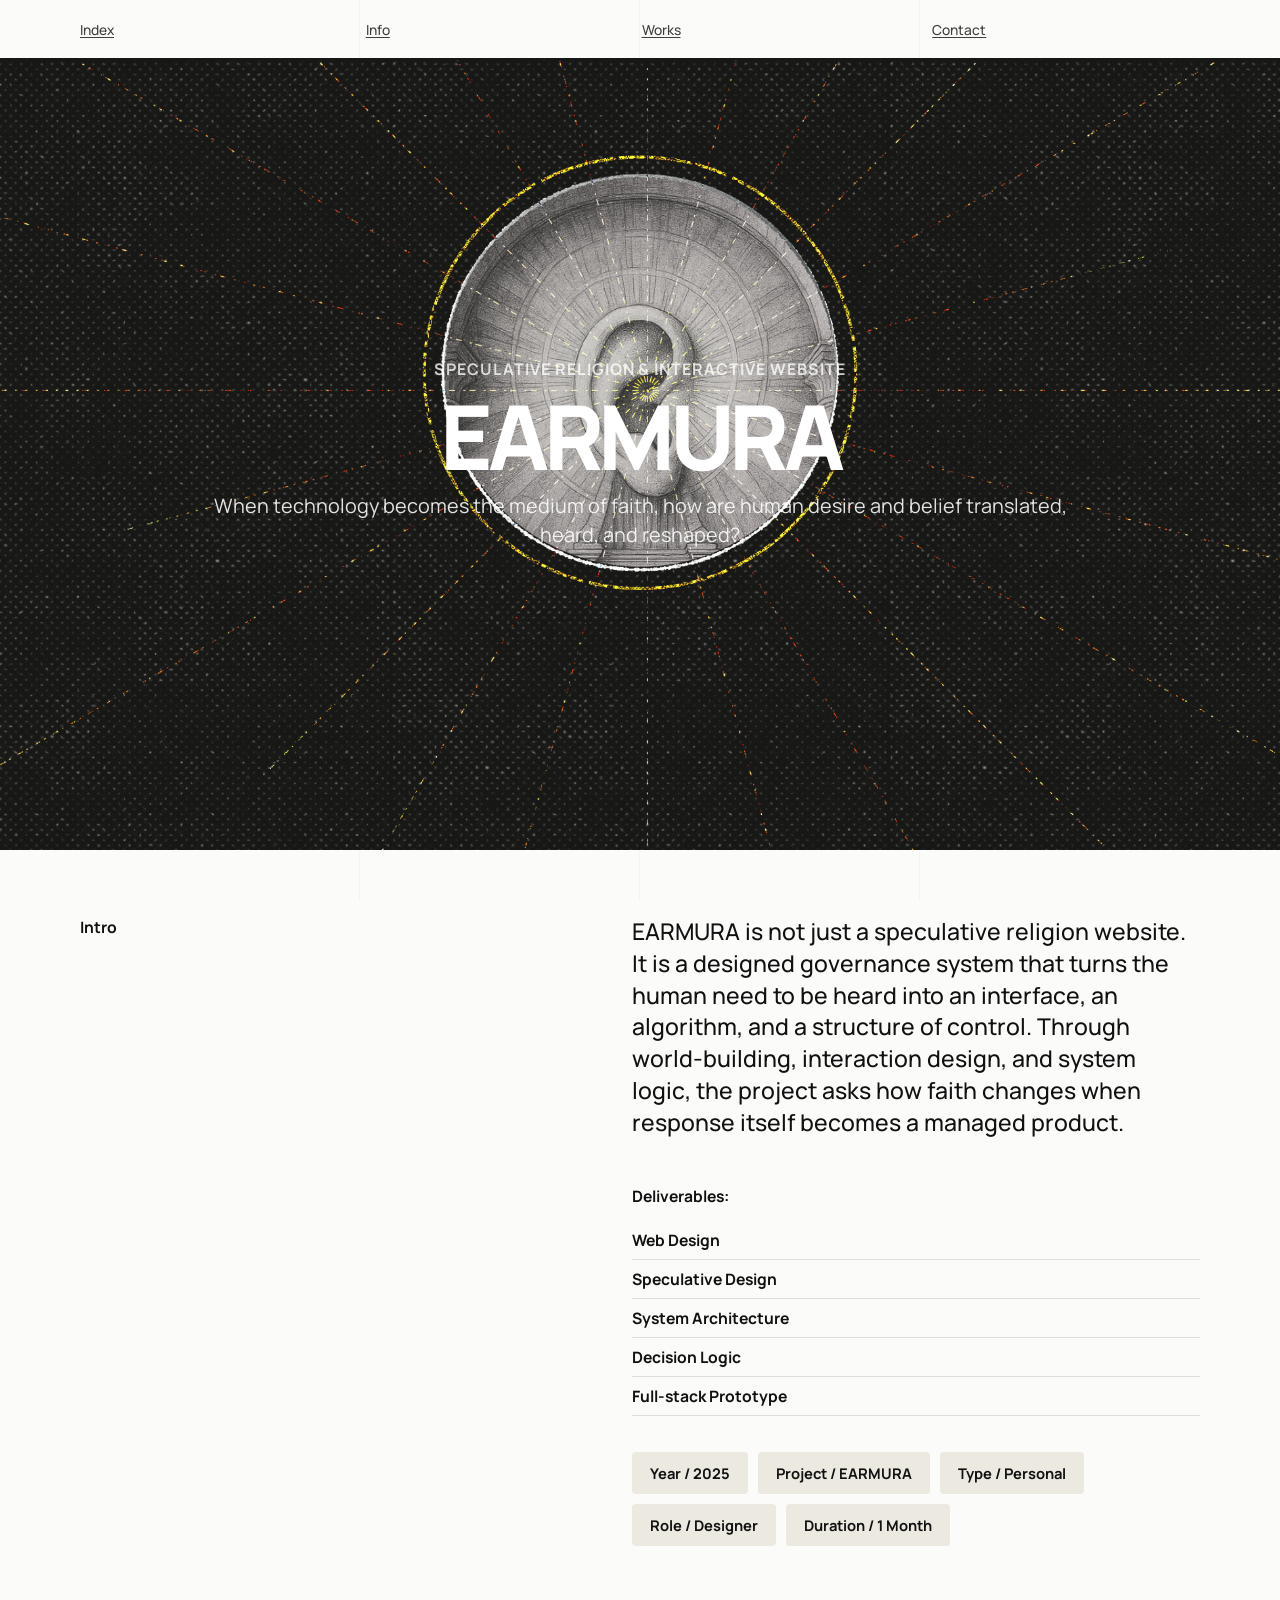
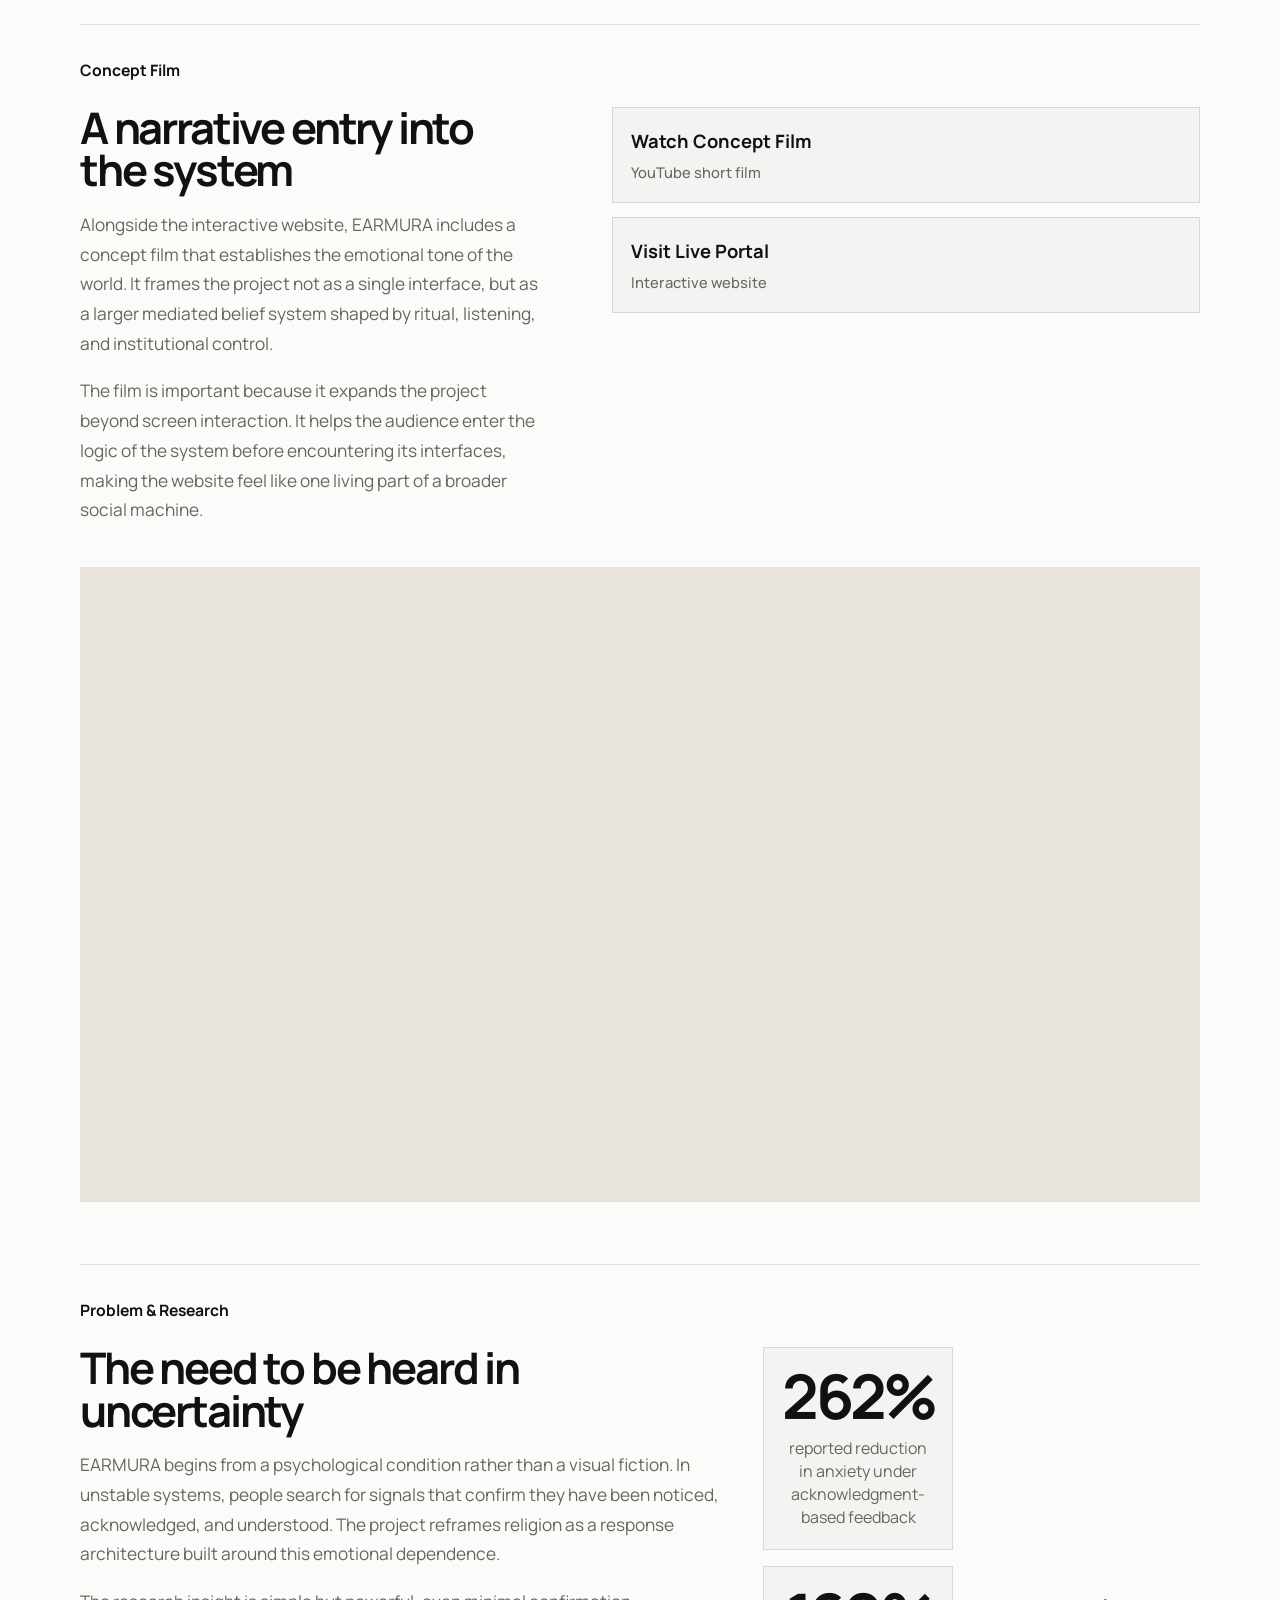
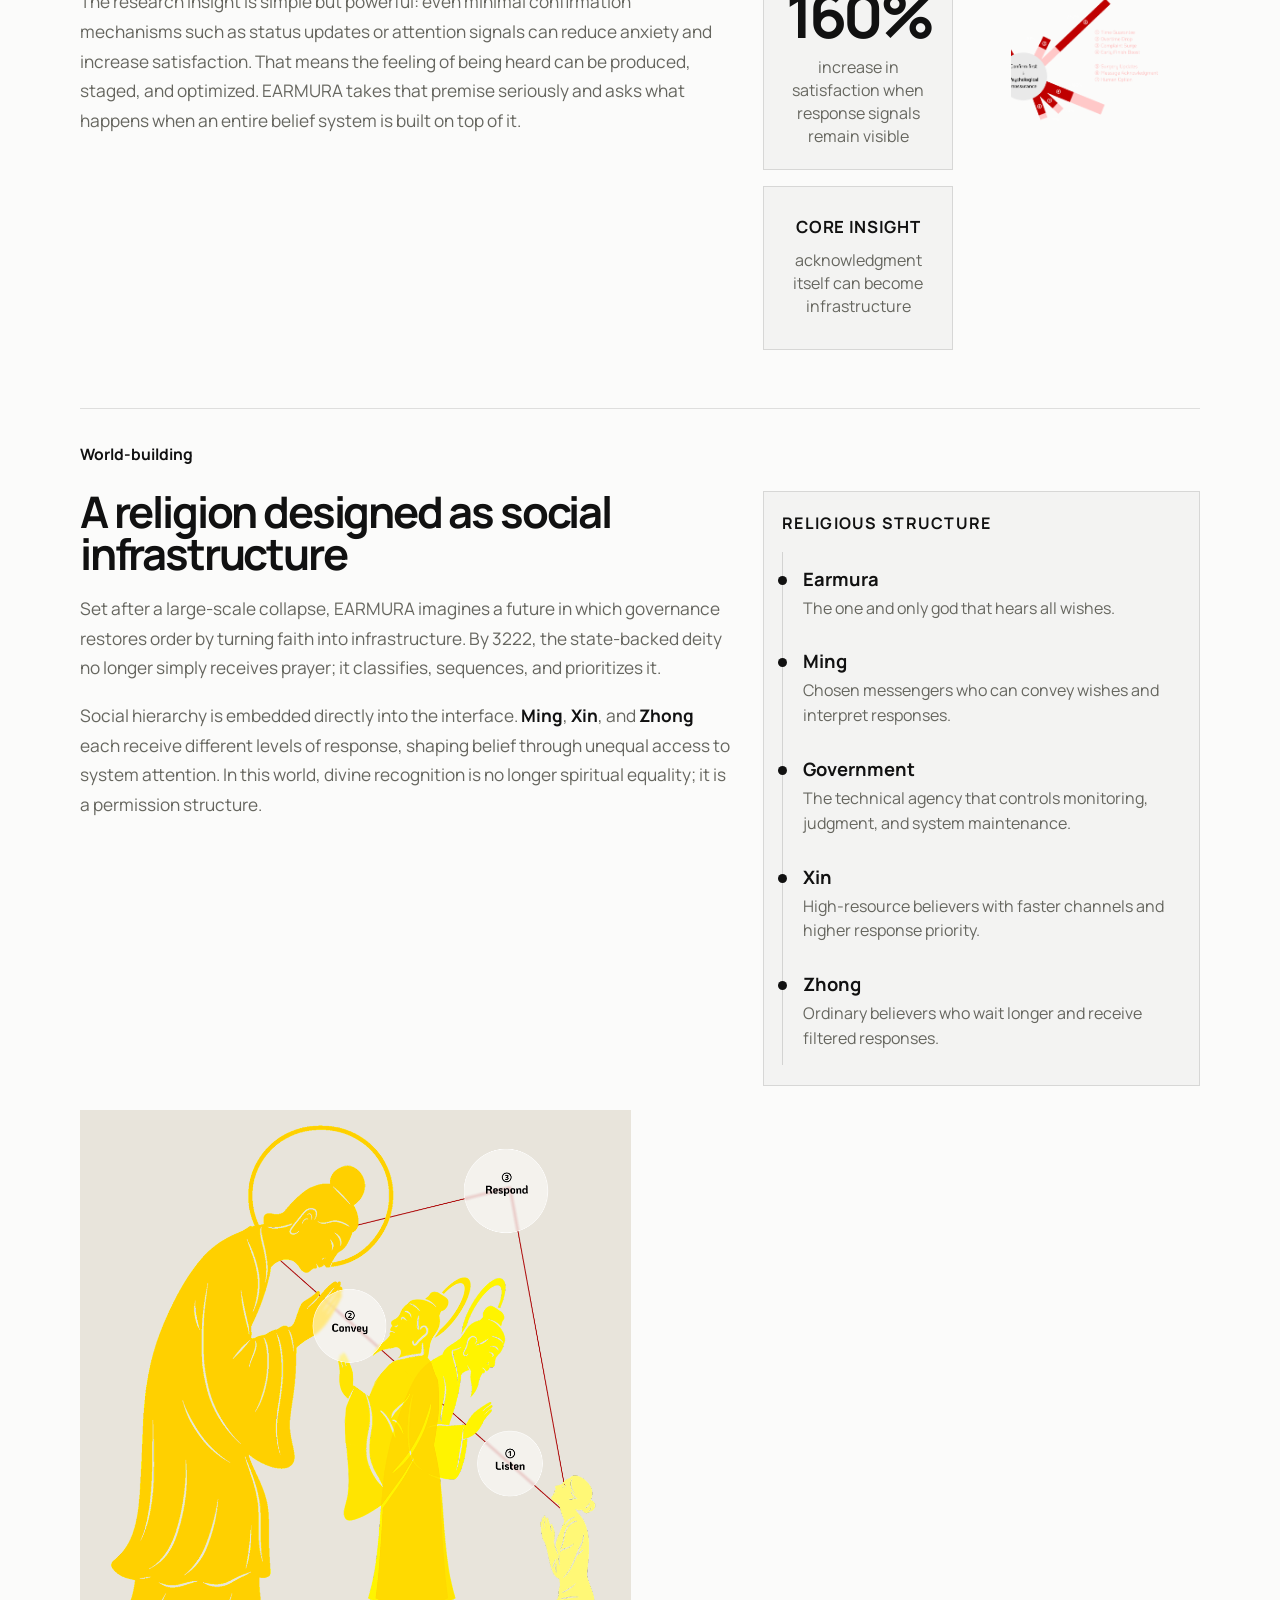
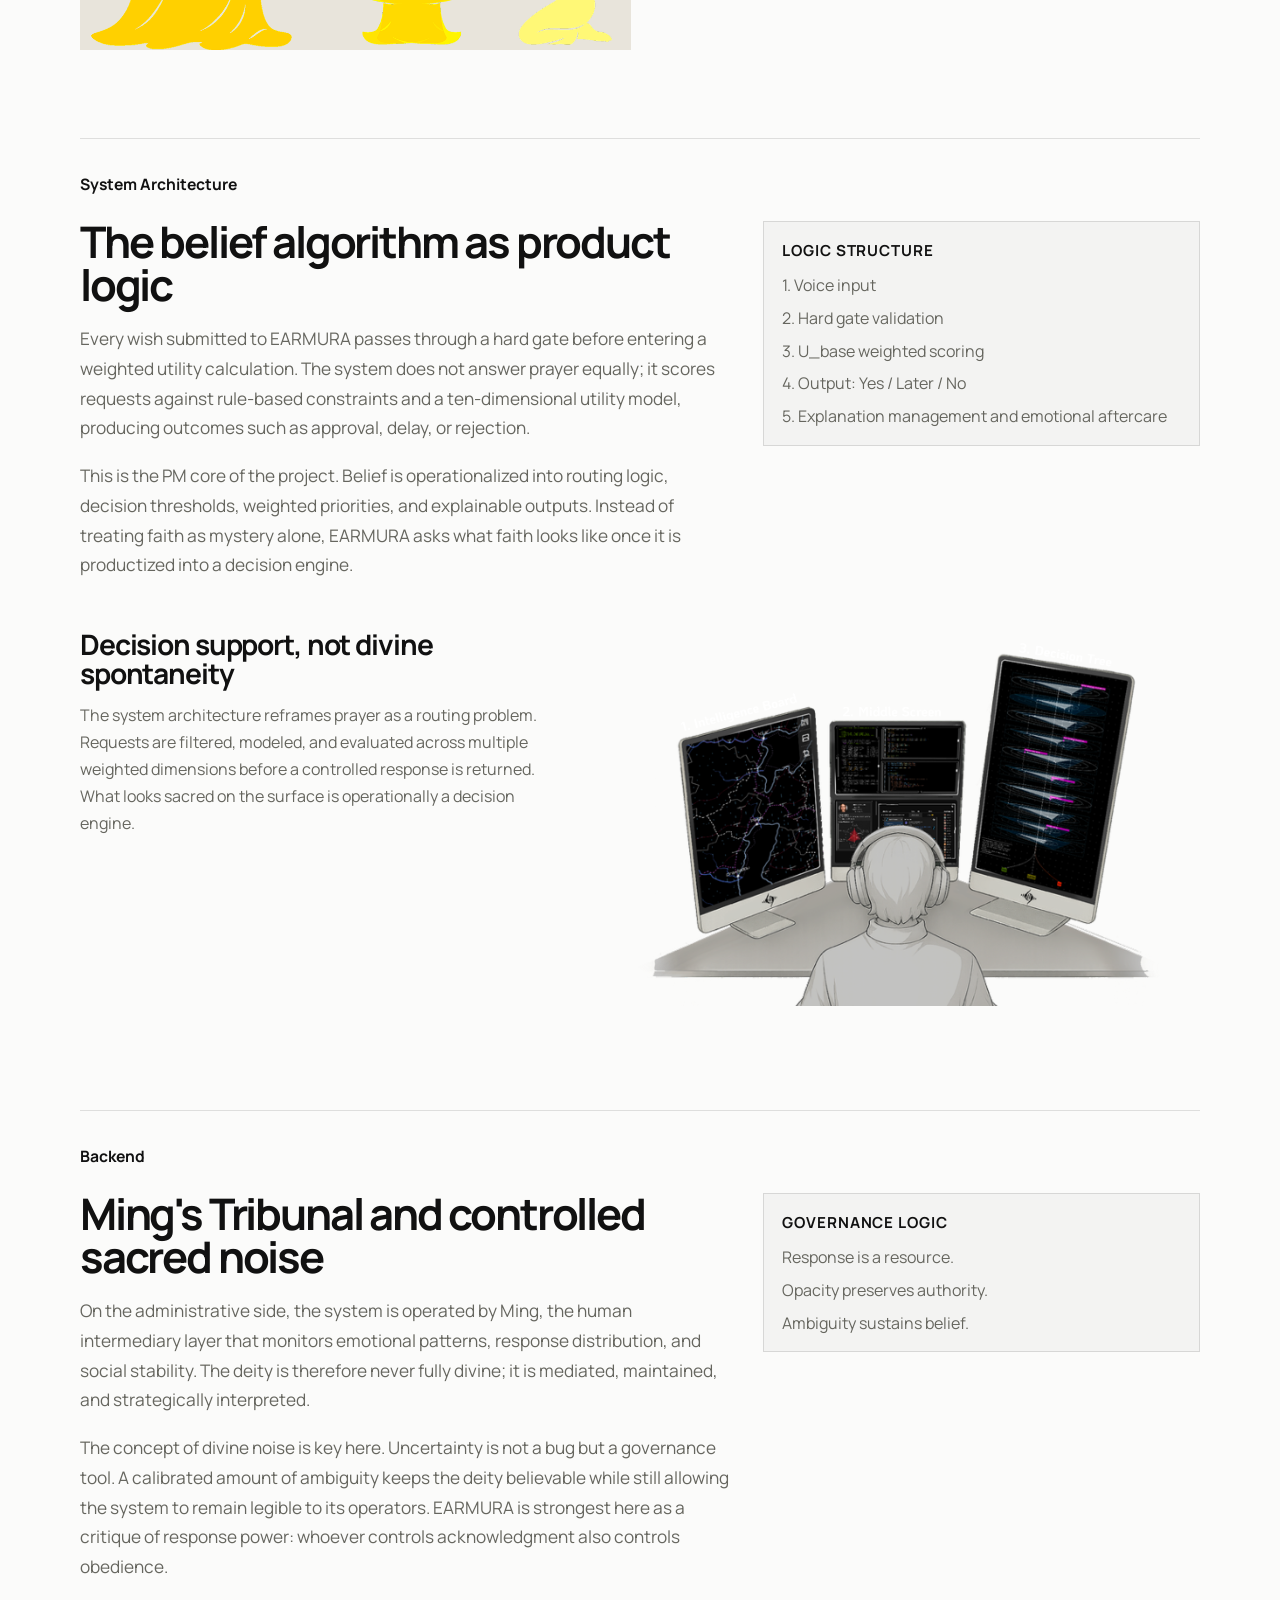
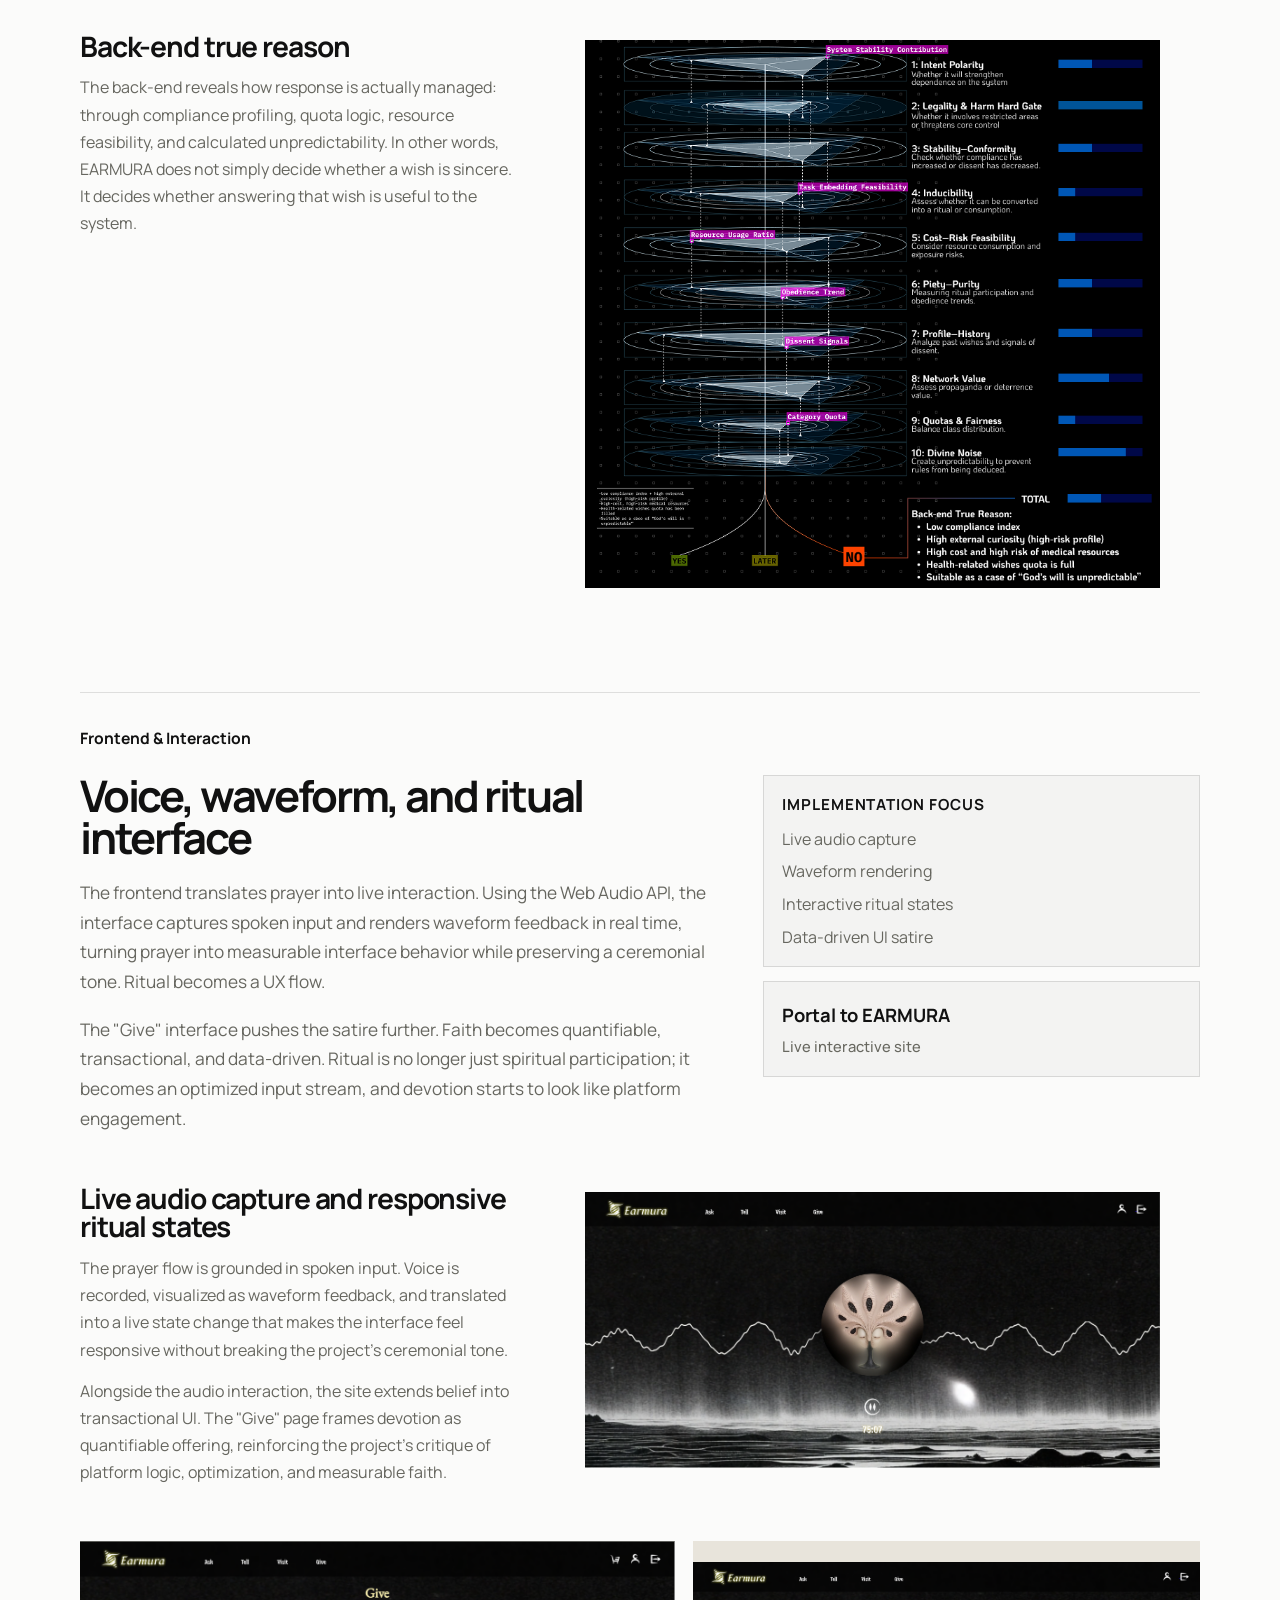
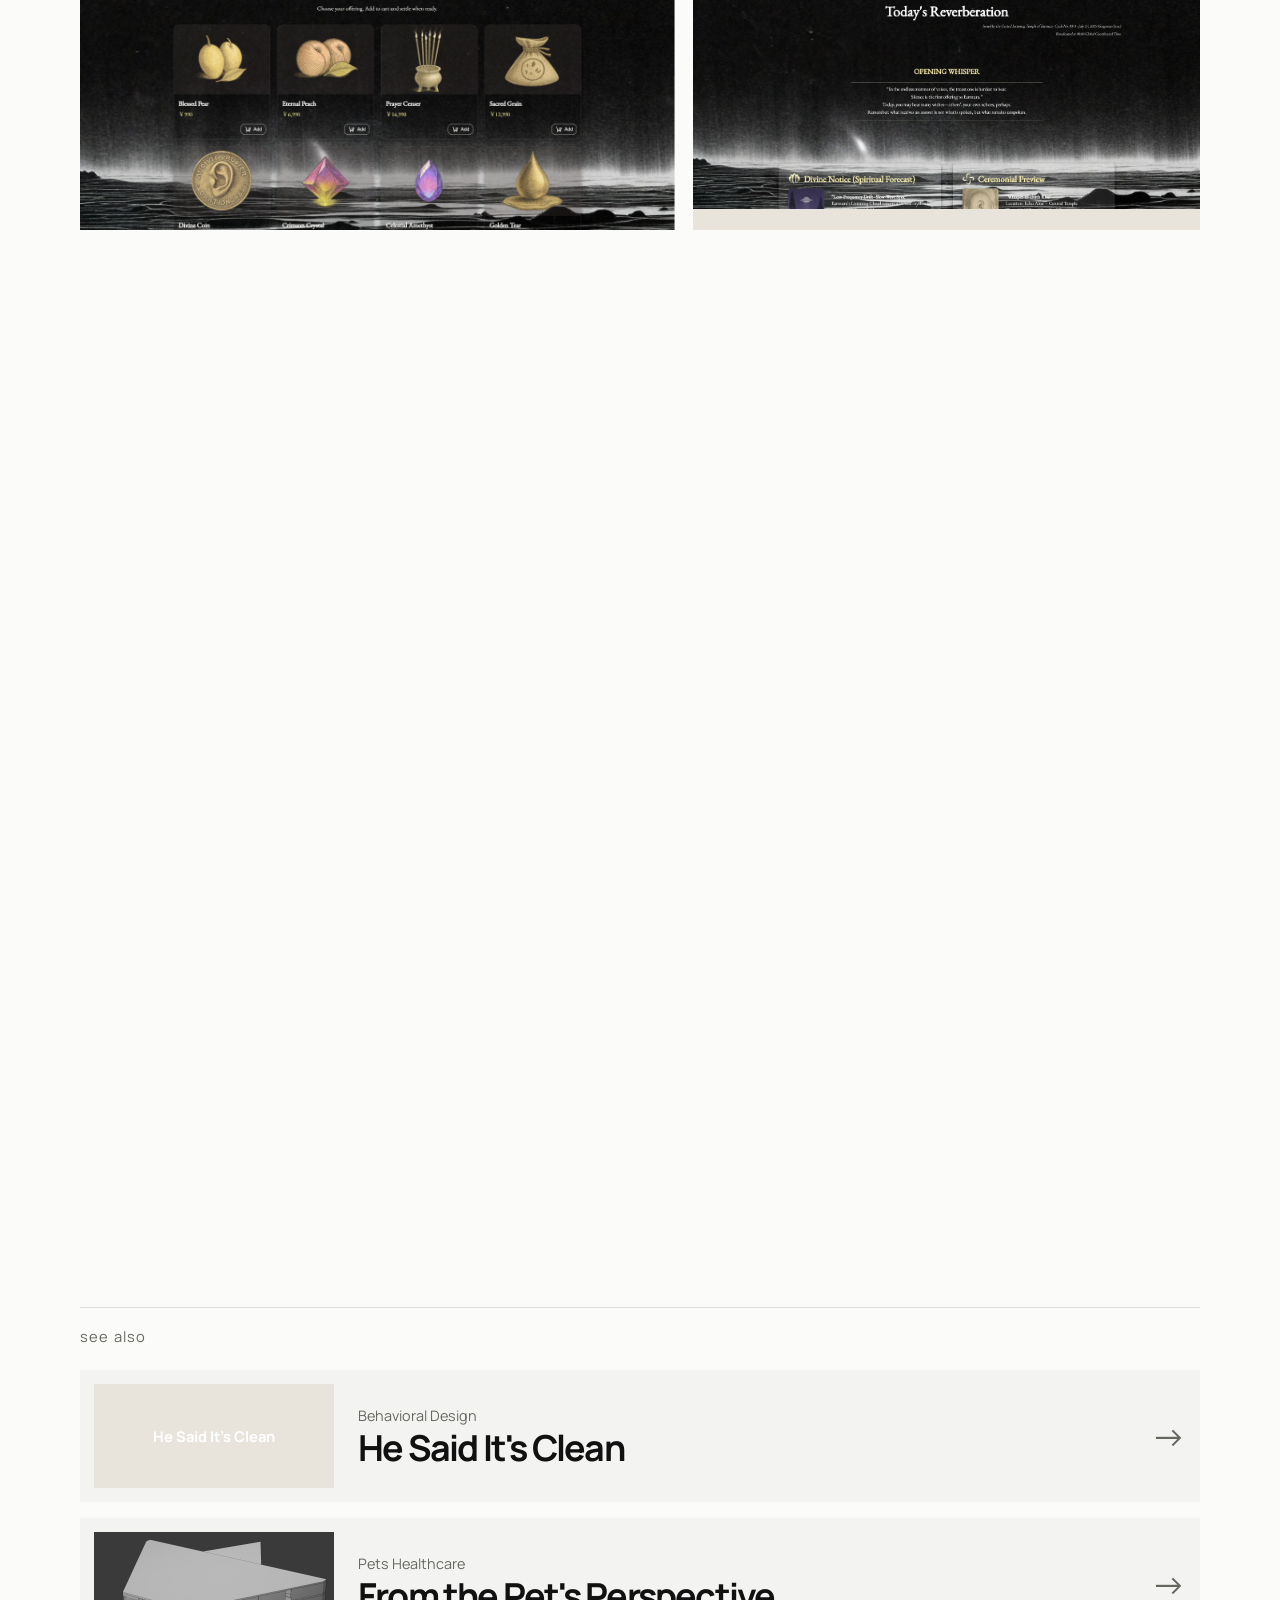
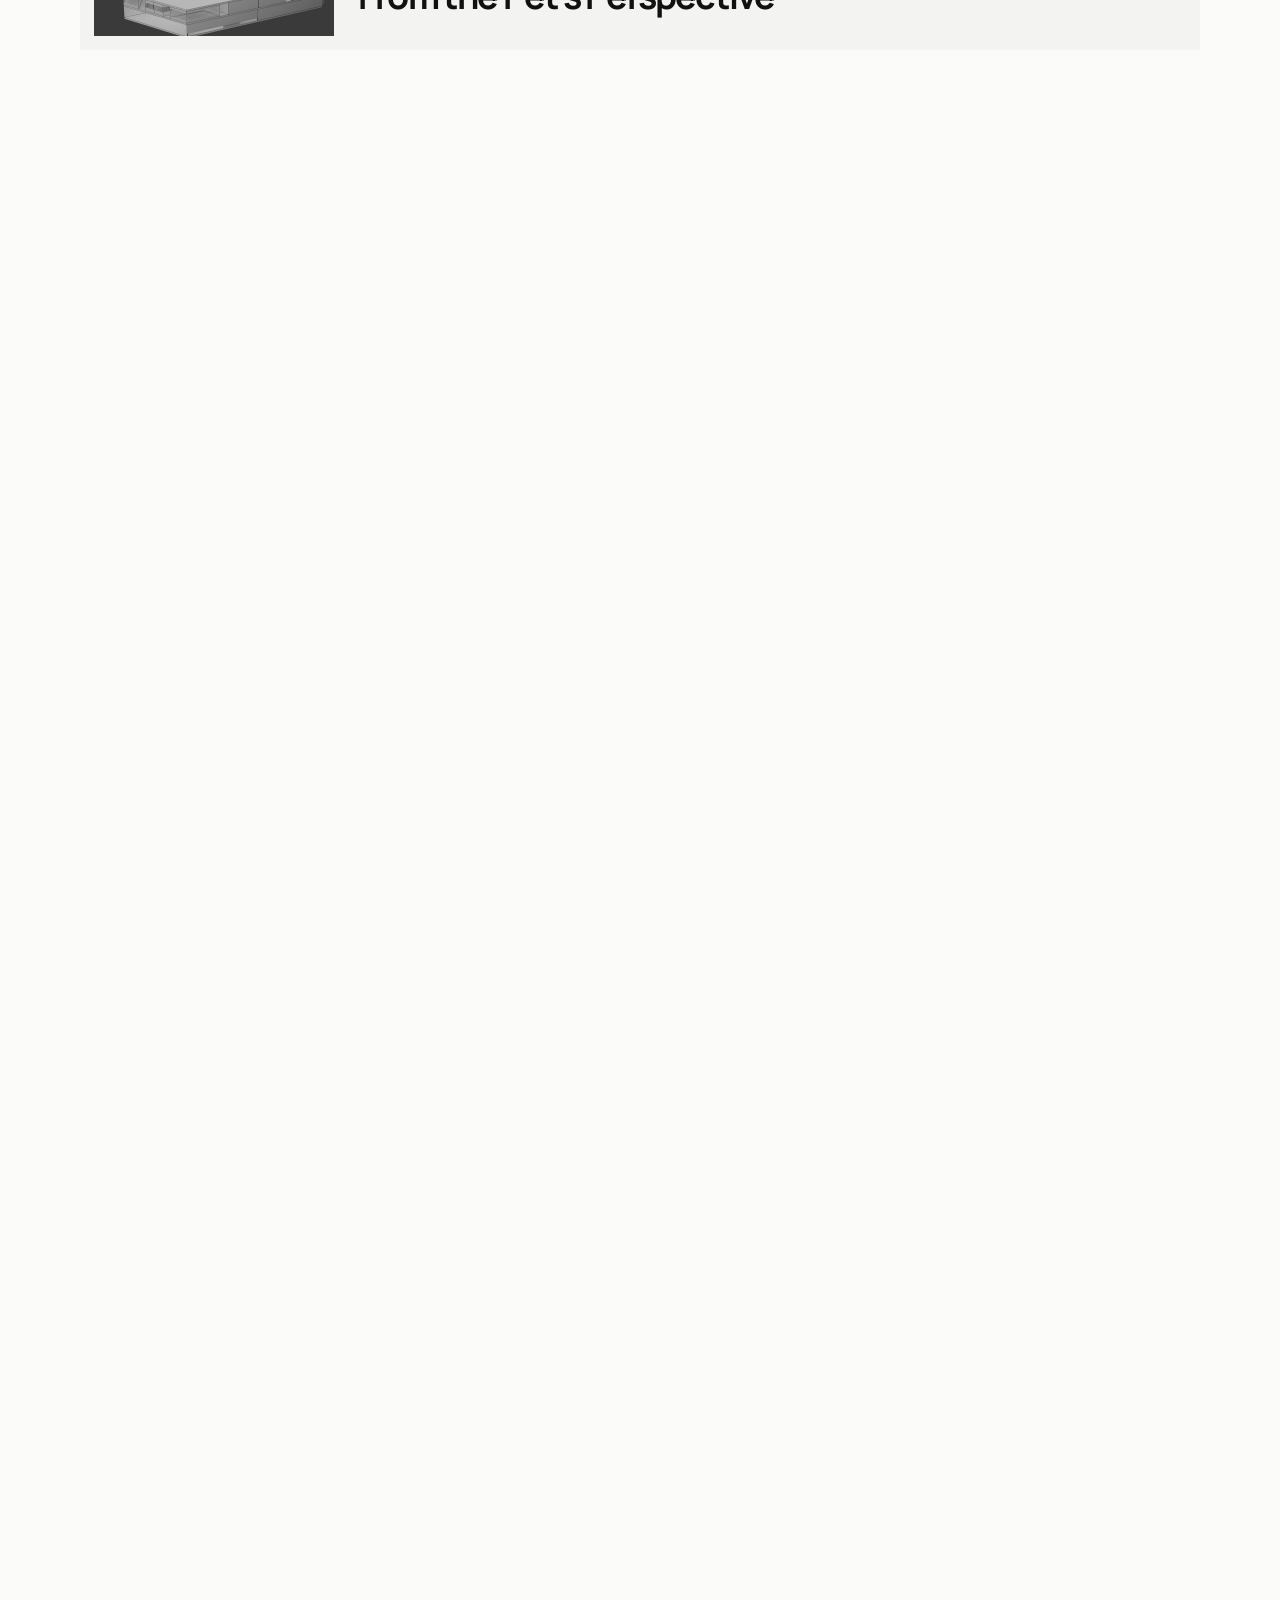
==== project-earmura.html @ dc8efca1 "Initial portfolio website upload" ====
<!DOCTYPE html>
<html lang="en">
<head>
  <meta charset="UTF-8">
  <meta name="viewport" content="width=device-width, initial-scale=1.0">
  <title>EARMURA | Yin Jiangnan</title>
  <link rel="preconnect" href="https://fonts.googleapis.com">
  <link rel="preconnect" href="https://fonts.gstatic.com" crossorigin>
  <link href="https://fonts.googleapis.com/css2?family=Manrope:wght@400;500;600;700;800&display=swap" rel="stylesheet">
  <link rel="stylesheet" href="styles.css">
</head>
<body class="landing-dark detail-page-dark">
  <div class="progress-bar" aria-hidden="true"></div>

  <header class="floating-nav detail-floating-nav">
    <a href="index.html">Index</a>
    <a href="#intro">Info</a>
    <a href="index.html#works">Works</a>
    <a href="#contact">Contact</a>
  </header>

  <main>
    <section class="detail-hero-banner reveal">
      <img src="images/hero.png" alt="EARMURA cover image">
      <div class="earmura-hero-copy">
        <p>Speculative Religion &amp; Interactive Website</p>
        <h1>EARMURA</h1>
        <span>When technology becomes the medium of faith, how are human desire and belief translated, heard, and reshaped?</span>
      </div>
    </section>

    <section class="detail-intro-grid reveal" id="intro">
      <div class="detail-intro-label">Intro</div>
      <div class="detail-intro-main">
        <p>
          EARMURA is not just a speculative religion website. It is a designed governance system that turns the human need to be heard into an interface, an algorithm, and a structure of control. Through world-building, interaction design, and system logic, the project asks how faith changes when response itself becomes a managed product.
        </p>
        <div class="detail-side-block">
          <span>Deliverables:</span>
          <div class="detail-side-list">
            <div>Web Design</div>
            <div>Speculative Design</div>
            <div>System Architecture</div>
            <div>Decision Logic</div>
            <div>Full-stack Prototype</div>
          </div>
          <div class="detail-pills">
            <em>Year / 2025</em>
            <em>Project / EARMURA</em>
            <em>Type / Personal</em>
            <em>Role / Designer</em>
            <em>Duration / 1 Month</em>
          </div>
        </div>
      </div>
    </section>

    <section class="case-study-section reveal problem-research-section">
      <div class="case-study-label">Concept Film</div>
      <div class="case-study-body">
        <div class="case-study-copy">
          <h2>A narrative entry into the system</h2>
          <p>
            Alongside the interactive website, EARMURA includes a concept film that establishes the emotional tone of the world. It frames the project not as a single interface, but as a larger mediated belief system shaped by ritual, listening, and institutional control.
          </p>
          <p>
            The film is important because it expands the project beyond screen interaction. It helps the audience enter the logic of the system before encountering its interfaces, making the website feel like one living part of a broader social machine.
          </p>
        </div>
        <div class="case-study-rail">
          <a class="case-study-link" href="https://youtu.be/R1Z5vcuJS8I" target="_blank" rel="noreferrer">
            Watch Concept Film
            <span>YouTube short film</span>
          </a>
          <a class="case-study-link" href="https://neeeveee.github.io/earmura-site/" target="_blank" rel="noreferrer">
            Visit Live Portal
            <span>Interactive website</span>
          </a>
        </div>
      </div>
      <div class="detail-video-embed">
        <iframe
          src="https://www.youtube-nocookie.com/embed/R1Z5vcuJS8I?rel=0"
          title="EARMURA concept film"
          loading="lazy"
          allow="accelerometer; autoplay; clipboard-write; encrypted-media; gyroscope; picture-in-picture; web-share"
          referrerpolicy="strict-origin-when-cross-origin"
          allowfullscreen
        ></iframe>
      </div>
    </section>

    <section class="case-study-section reveal">
      <div class="case-study-label">Problem &amp; Research</div>
      <div class="case-study-body">
        <div class="case-study-copy">
          <h2>The need to be heard in uncertainty</h2>
          <p>
            EARMURA begins from a psychological condition rather than a visual fiction. In unstable systems, people search for signals that confirm they have been noticed, acknowledged, and understood. The project reframes religion as a response architecture built around this emotional dependence.
          </p>
          <p>
            The research insight is simple but powerful: even minimal confirmation mechanisms such as status updates or attention signals can reduce anxiety and increase satisfaction. That means the feeling of being heard can be produced, staged, and optimized. EARMURA takes that premise seriously and asks what happens when an entire belief system is built on top of it.
          </p>
        </div>
        <div class="case-study-rail">
          <div class="earmura-research-panel">
            <div class="earmura-metric-strip">
              <div>
                <strong>262%</strong>
                <span>reported reduction in anxiety under acknowledgment-based feedback</span>
              </div>
              <div>
                <strong>160%</strong>
                <span>increase in satisfaction when response signals remain visible</span>
              </div>
              <div>
                <strong>Core insight</strong>
                <span>acknowledgment itself can become infrastructure</span>
              </div>
            </div>
            <figure class="detail-asset-figure detail-asset-figure-metric problem-research-graphic">
              <img src="images/Problem%20%26%20Research.png" alt="EARMURA emotional comfort in uncertainty research graphic">
            </figure>
          </div>
        </div>
      </div>
    </section>

    <section class="case-study-section reveal">
      <div class="case-study-label">World-building</div>
      <div class="case-study-body">
        <div class="case-study-copy">
          <h2>A religion designed as social infrastructure</h2>
          <p>
            Set after a large-scale collapse, EARMURA imagines a future in which governance restores order by turning faith into infrastructure. By 3222, the state-backed deity no longer simply receives prayer; it classifies, sequences, and prioritizes it.
          </p>
          <p>
            Social hierarchy is embedded directly into the interface. <strong>Ming</strong>, <strong>Xin</strong>, and <strong>Zhong</strong> each receive different levels of response, shaping belief through unequal access to system attention. In this world, divine recognition is no longer spiritual equality; it is a permission structure.
          </p>
        </div>
        <div class="case-study-rail">
          <div class="earmura-hierarchy-card">
            <strong>Religious Structure</strong>
            <div class="earmura-hierarchy-list">
              <div>
                <span>Earmura</span>
                <p>The one and only god that hears all wishes.</p>
              </div>
              <div>
                <span>Ming</span>
                <p>Chosen messengers who can convey wishes and interpret responses.</p>
              </div>
              <div>
                <span>Government</span>
                <p>The technical agency that controls monitoring, judgment, and system maintenance.</p>
              </div>
              <div>
                <span>Xin</span>
                <p>High-resource believers with faster channels and higher response priority.</p>
              </div>
              <div>
                <span>Zhong</span>
                <p>Ordinary believers who wait longer and receive filtered responses.</p>
              </div>
            </div>
          </div>
        </div>
      </div>
      <div class="detail-gallery-grid">
        <figure class="detail-asset-figure"><img src="images/World-building.png" alt="EARMURA world building story board"></figure>
      </div>
    </section>

    <section class="case-study-section reveal">
      <div class="case-study-label">System Architecture</div>
      <div class="case-study-body">
        <div class="case-study-copy">
          <h2>The belief algorithm as product logic</h2>
          <p>
            Every wish submitted to EARMURA passes through a hard gate before entering a weighted utility calculation. The system does not answer prayer equally; it scores requests against rule-based constraints and a ten-dimensional utility model, producing outcomes such as approval, delay, or rejection.
          </p>
          <p>
            This is the PM core of the project. Belief is operationalized into routing logic, decision thresholds, weighted priorities, and explainable outputs. Instead of treating faith as mystery alone, EARMURA asks what faith looks like once it is productized into a decision engine.
          </p>
        </div>
        <div class="case-study-rail">
          <div class="case-study-note">
            <strong>Logic structure</strong>
            <p>1. Voice input</p>
            <p>2. Hard gate validation</p>
            <p>3. U_base weighted scoring</p>
            <p>4. Output: Yes / Later / No</p>
            <p>5. Explanation management and emotional aftercare</p>
          </div>
        </div>
      </div>
      <div class="detail-gallery-split">
        <div class="detail-gallery-copy">
          <strong>Decision support, not divine spontaneity</strong>
          <p>
            The system architecture reframes prayer as a routing problem. Requests are filtered, modeled, and evaluated across multiple weighted dimensions before a controlled response is returned. What looks sacred on the surface is operationally a decision engine.
          </p>
        </div>
        <figure class="detail-asset-figure detail-asset-figure-right"><img src="images/System%20Architecture.png" alt="EARMURA intelligence board and decision tree system architecture graphic"></figure>
      </div>
    </section>

    <section class="case-study-section reveal">
      <div class="case-study-label">Backend</div>
      <div class="case-study-body">
        <div class="case-study-copy">
          <h2>Ming's Tribunal and controlled sacred noise</h2>
          <p>
            On the administrative side, the system is operated by Ming, the human intermediary layer that monitors emotional patterns, response distribution, and social stability. The deity is therefore never fully divine; it is mediated, maintained, and strategically interpreted.
          </p>
          <p>
            The concept of divine noise is key here. Uncertainty is not a bug but a governance tool. A calibrated amount of ambiguity keeps the deity believable while still allowing the system to remain legible to its operators. EARMURA is strongest here as a critique of response power: whoever controls acknowledgment also controls obedience.
          </p>
        </div>
        <div class="case-study-rail">
          <div class="case-study-note">
            <strong>Governance logic</strong>
            <p>Response is a resource.</p>
            <p>Opacity preserves authority.</p>
            <p>Ambiguity sustains belief.</p>
          </div>
        </div>
      </div>
      <div class="detail-gallery-split detail-gallery-split-reverse">
        <div class="detail-gallery-copy">
          <strong>Back-end true reason</strong>
          <p>
            The back-end reveals how response is actually managed: through compliance profiling, quota logic, resource feasibility, and calculated unpredictability. In other words, EARMURA does not simply decide whether a wish is sincere. It decides whether answering that wish is useful to the system.
          </p>
        </div>
        <figure class="detail-asset-figure detail-asset-figure-right"><img src="images/Backend.png" alt="EARMURA backend true reason scoring board"></figure>
      </div>
    </section>

    <section class="case-study-section reveal">
      <div class="case-study-label">Frontend &amp; Interaction</div>
      <div class="case-study-body">
        <div class="case-study-copy">
          <h2>Voice, waveform, and ritual interface</h2>
          <p>
            The frontend translates prayer into live interaction. Using the Web Audio API, the interface captures spoken input and renders waveform feedback in real time, turning prayer into measurable interface behavior while preserving a ceremonial tone. Ritual becomes a UX flow.
          </p>
          <p>
            The "Give" interface pushes the satire further. Faith becomes quantifiable, transactional, and data-driven. Ritual is no longer just spiritual participation; it becomes an optimized input stream, and devotion starts to look like platform engagement.
          </p>
        </div>
        <div class="case-study-rail">
          <div class="case-study-note">
            <strong>Implementation focus</strong>
            <p>Live audio capture</p>
            <p>Waveform rendering</p>
            <p>Interactive ritual states</p>
            <p>Data-driven UI satire</p>
          </div>
          <a class="case-study-link" href="https://neeeveee.github.io/earmura-site/" target="_blank" rel="noreferrer">
            Portal to EARMURA
            <span>Live interactive site</span>
          </a>
        </div>
      </div>
      <div class="detail-gallery-split detail-gallery-split-reverse">
        <div class="detail-gallery-copy">
          <strong>Live audio capture and responsive ritual states</strong>
          <p>
            The prayer flow is grounded in spoken input. Voice is recorded, visualized as waveform feedback, and translated into a live state change that makes the interface feel responsive without breaking the project&apos;s ceremonial tone.
          </p>
          <p>
            Alongside the audio interaction, the site extends belief into transactional UI. The &quot;Give&quot; page frames devotion as quantifiable offering, reinforcing the project&apos;s critique of platform logic, optimization, and measurable faith.
          </p>
        </div>
        <figure class="detail-asset-figure detail-asset-figure-right"><img src="images/wave.png" alt="EARMURA waveform interaction interface"></figure>
      </div>
      <div class="detail-gallery-grid detail-gallery-grid-balanced">
        <figure class="detail-asset-figure"><img src="images/give.png" alt="EARMURA Give interface"></figure>
        <figure class="detail-asset-figure"><img src="images/%E6%95%B4%E4%BD%93%E7%95%8C%E9%9D%A2.png" alt="EARMURA full interface overview"></figure>
      </div>
    </section>

    <section class="case-study-section reveal">
      <div class="case-study-label">Reflection &amp; Impact</div>
      <div class="case-study-body">
        <div class="case-study-copy">
          <h2>When transparency fails to free the believer</h2>
          <p>
            The ending of EARMURA is intentionally tragic. Even after truth is uncovered, Vincent is ultimately absorbed by the system he tried to understand. The project asks whether exposing algorithmic governance is enough once dependence has already been internalized.
          </p>
          <p>
            Rather than offering a clean moral resolution, the work sits inside the tension between technological convenience and ethical autonomy. EARMURA does not ask whether technology can simulate belief; it asks whether systems of response can quietly replace freedom with managed reassurance.
          </p>
        </div>
        <div class="case-study-rail">
          <div class="detail-pills detail-pills-tags">
            <em>System Architecture</em>
            <em>Algorithmic Transparency</em>
            <em>Full-stack Dev</em>
            <em>Speculative UX</em>
          </div>
        </div>
      </div>
    </section>

    <section class="detail-meta-board reveal" id="contact">
      <div class="detail-meta-row">
        <div class="detail-meta-label">Year</div>
        <div class="detail-meta-value">2025</div>
      </div>
      <div class="detail-meta-row">
        <div class="detail-meta-label">Role</div>
        <div class="detail-meta-value">Independent designer</div>
      </div>
      <div class="detail-meta-row">
        <div class="detail-meta-label">Duration</div>
        <div class="detail-meta-value">1 month</div>
      </div>
      <div class="detail-meta-row">
        <div class="detail-meta-label">Tools</div>
        <div class="detail-meta-value">VS Code, HTML, CSS, JavaScript, Web Audio API, narrative systems, audiovisual atmosphere</div>
      </div>
      <div class="detail-meta-row">
        <div class="detail-meta-label">Category</div>
        <div class="detail-meta-value">Speculative Design / Web Design</div>
      </div>
      <div class="detail-meta-row">
        <div class="detail-meta-label">Link</div>
        <div class="detail-meta-value"><a href="https://neeeveee.github.io/earmura-site/" target="_blank" rel="noreferrer">https://neeeveee.github.io/earmura-site/</a></div>
      </div>
    </section>

    <section class="detail-see-also reveal">
      <div class="detail-see-also-header">
        <span>See also</span>
      </div>
      <div class="detail-see-also-list">
        <a class="detail-see-also-card" href="project-four.html">
          <div class="detail-see-also-thumb">He Said It's Clean</div>
          <div class="detail-see-also-copy">
            <span>Behavioral Design</span>
            <strong>He Said It's Clean</strong>
          </div>
          <div class="detail-see-also-arrow">&rarr;</div>
        </a>
        <a class="detail-see-also-card" href="project-pets.html">
          <img src="assets/images/project2-space-overview.png" alt="From the Pet's Perspective preview">
          <div class="detail-see-also-copy">
            <span>Pets Healthcare</span>
            <strong>From the Pet's Perspective</strong>
          </div>
          <div class="detail-see-also-arrow">&rarr;</div>
        </a>
      </div>
    </section>
  </main>

  <script src="script.js"></script>
</body>
</html>
---- styles.css ----
:root {
  --bg: #050505;
  --surface: #0a0a0a;
  --line: rgba(255, 255, 255, 0.09);
  --line-strong: rgba(255, 255, 255, 0.18);
  --text: #f4f4f1;
  --muted: #9d9d98;
  --pill: rgba(255, 255, 255, 0.04);
  --max-width: 1980px;
}

* {
  box-sizing: border-box;
}

html {
  scroll-behavior: smooth;
}

body {
  margin: 0;
  font-family: "Manrope", sans-serif;
}

img {
  display: block;
  width: 100%;
}

a {
  color: inherit;
  text-decoration: none;
}

.progress-bar {
  position: fixed;
  top: 0;
  left: 0;
  z-index: 70;
  width: 0;
  height: 2px;
  background: #f4f4f1;
}

.landing-dark {
  background: var(--bg);
  color: var(--text);
}

.site-nav {
  position: fixed;
  top: 0;
  left: 0;
  right: 0;
  z-index: 65;
  display: grid;
  grid-template-columns: auto minmax(0, 1fr);
  align-items: center;
  min-height: 62px;
  width: 100%;
  margin: 0;
  padding: 10px clamp(18px, 9.2vw, 128px);
  background: transparent;
  transition: background 0.25s ease, box-shadow 0.25s ease, backdrop-filter 0.25s ease;
}

.site-nav.is-scrolled {
  background: rgba(251, 251, 250, 0.78);
  backdrop-filter: blur(16px);
  box-shadow: 0 1px 0 rgba(17, 17, 17, 0.08);
}

.site-nav-brand {
  display: grid;
  gap: 2px;
  color: #3f3f3c;
  font-size: 0.86rem;
  line-height: 1;
  font-weight: 500;
}

.floating-nav {
  justify-self: end;
  display: grid;
  grid-template-columns: repeat(4, auto);
  align-items: center;
  width: min(430px, 42vw);
  gap: clamp(18px, 3vw, 38px);
  background: transparent;
}

.floating-nav a {
  justify-self: start;
  display: inline-flex;
  align-items: center;
  justify-content: center;
  min-height: 22px;
  padding: 0;
  border: 0;
  border-radius: 0;
  background: transparent;
  color: #3f3f3c;
  font-size: 0.86rem;
  font-weight: 500;
  text-decoration: underline;
  text-underline-offset: 2px;
}

.floating-nav a:nth-child(2),
.floating-nav a:nth-child(3) {
  justify-self: start;
}

.floating-nav a:last-child {
  justify-self: start;
}

.hero-derek,
.works-derek,
.info-derek,
.contact-derek,
.footer-derek {
  width: min(var(--max-width), calc(100% - 44px));
  margin: 0 auto;
}

.hero-derek {
  position: relative;
  display: grid;
  place-items: center;
  min-height: 100vh;
  padding: 0;
  overflow: hidden;
}

.hero-derek h1 {
  position: absolute;
  width: 1px;
  height: 1px;
  overflow: hidden;
  clip: rect(0 0 0 0);
  white-space: nowrap;
}

.hero-slogan {
  position: absolute;
  width: 1px;
  height: 1px;
  overflow: hidden;
  clip: rect(0 0 0 0);
  white-space: nowrap;
}

.hero-curtain {
  position: relative;
  display: flex;
  align-items: flex-start;
  justify-content: center;
  width: min(890px, 92vw);
  height: min(58vh, 500px);
  margin-top: 28px;
  padding-top: 0;
  cursor: default;
}

.curtain-item {
  --angle: 0deg;
  position: relative;
  width: clamp(7px, 1.32vw, 19px);
  height: var(--drop);
  transform: rotate(var(--angle));
  transform-origin: 50% 0;
  will-change: transform;
}

.curtain-gap {
  flex: 0 0 clamp(5px, 0.9vw, 13px);
}

.curtain-thread {
  position: absolute;
  top: 0;
  left: 50%;
  width: 1px;
  height: calc(100% - 27px);
  background: rgba(17, 17, 17, 0.14);
  transform: translateX(-50%) scaleY(0);
  transform-origin: top;
  transition: transform 1.15s cubic-bezier(0.16, 1, 0.3, 1);
  transition-delay: var(--delay);
}

.curtain-char {
  position: absolute;
  left: 50%;
  bottom: 0;
  color: #111111;
  font-family: "Manrope", sans-serif;
  font-size: clamp(0.82rem, 1.4vw, 1.25rem);
  line-height: 1.35;
  font-weight: 800;
  opacity: 0;
  transform: translate(-50%, 12px);
  transition: opacity 0.55s ease, transform 0.7s cubic-bezier(0.16, 1, 0.3, 1);
  transition-delay: calc(var(--delay) + 180ms);
}

.hero-derek.is-visible .curtain-thread {
  transform: translateX(-50%) scaleY(1);
}

.hero-derek.is-visible .curtain-char {
  opacity: 1;
  transform: translate(-50%, 0);
}

.hero-role {
  position: absolute;
  right: clamp(18px, 9.2vw, 128px);
  bottom: clamp(28px, 7vh, 72px);
  max-width: min(560px, 44vw);
  margin: 0;
  color: #3f3f3c;
  font-size: clamp(0.76rem, 1vw, 0.92rem);
  line-height: 1.55;
  font-weight: 500;
  text-align: right;
}

.hero-derek-copy {
  position: absolute;
  width: 1px;
  height: 1px;
  overflow: hidden;
  clip: rect(0 0 0 0);
  white-space: nowrap;
}

.works-derek {
  padding: 92px 0;
}

.works-timeline-grid {
  position: relative;
  display: grid;
  grid-template-columns: minmax(330px, 460px) minmax(0, 680px);
  column-gap: clamp(44px, 7vw, 118px);
  align-items: start;
  width: min(100%, 1260px);
  margin-left: auto;
  margin-right: clamp(0px, 8.5vw, 122px);
}

.works-notes-timeline {
  position: sticky;
  top: 92px;
  display: grid;
  align-self: start;
  padding-top: 76px;
}

.notes-year-group {
  display: grid;
  grid-template-columns: minmax(72px, 0.34fr) minmax(0, 1fr);
  gap: clamp(18px, 2.3vw, 34px);
  padding: 18px 0 0;
  border-top: 1px solid rgba(17, 17, 17, 0.28);
}

.notes-year-group + .notes-year-group {
  margin-top: 28px;
}

.notes-year {
  color: #111111;
  font-size: clamp(2rem, 3.1vw, 3.25rem);
  line-height: 0.96;
  font-weight: 500;
  letter-spacing: 0;
  opacity: 0.34;
  transform: translateY(10px);
  transition: opacity 0.35s ease, transform 0.35s ease;
}

.notes-list {
  display: grid;
  min-width: 0;
}

.notes-item {
  position: relative;
  display: grid;
  gap: 5px;
  padding: 10px 18px 17px 0;
  border-bottom: 1px solid rgba(17, 17, 17, 0.18);
  color: #111111;
  opacity: 0.38;
  transform: translateY(10px);
  transition: opacity 0.35s ease, transform 0.35s ease;
}

.notes-item::after {
  content: "";
  position: absolute;
  top: 14px;
  right: 0;
  width: 0;
  height: 0;
  border-left: 4px solid transparent;
  border-right: 4px solid transparent;
  border-top: 6px solid currentColor;
  opacity: 0.55;
}

.notes-item span {
  color: #55554f;
  font-size: 0.7rem;
  line-height: 1.2;
  font-weight: 600;
}

.notes-item strong {
  max-width: 300px;
  font-size: clamp(1rem, 1.35vw, 1.45rem);
  line-height: 1.05;
  font-weight: 500;
}

.notes-year-group:has(.notes-item.is-visible) .notes-year,
.notes-year-group:has(.notes-item.is-active) .notes-year {
  opacity: 1;
  transform: translateY(0);
}

.notes-item.is-visible {
  opacity: 0.62;
  transform: translateY(0);
}

.notes-item.is-active {
  opacity: 1;
  transform: translateY(0);
}

.notes-item.is-active strong {
  font-weight: 700;
}

.works-main {
  min-width: 0;
}

.works-section-label {
  display: flex;
  align-items: center;
  justify-content: space-between;
  gap: 18px;
  min-height: 32px;
  margin-bottom: 28px;
  color: var(--muted);
  white-space: nowrap;
}

.works-section-label span:first-child {
  color: #f4f4f1;
  font-size: 1rem;
  font-weight: 700;
}

.works-section-label span:last-child {
  font-size: 0.82rem;
  font-weight: 500;
}

.works-grid {
  display: grid;
  gap: 28px;
}

.work-derek-card {
  display: block;
  width: 100%;
  opacity: 0;
  transform: translate(28px, 34px);
  transition: opacity 0.6s ease, transform 0.6s cubic-bezier(0.16, 1, 0.3, 1), filter 0.35s ease;
}

.work-derek-card.reveal {
  transform: translate(28px, 34px);
}

.work-derek-card.reveal.is-visible {
  opacity: 1;
  transform: translate(0, 0);
}

.work-derek-card.is-active {
  opacity: 1;
  filter: none;
}

.works-derek.has-active .work-derek-card.is-visible:not(.is-active) {
  opacity: 1;
  filter: none;
}

.work-derek-head {
  display: flex;
  align-items: center;
  justify-content: space-between;
  gap: 16px;
  min-height: 32px;
  margin-bottom: 10px;
  color: #2f2f2f;
  font-size: 1rem;
  line-height: 1.38;
  font-weight: 700;
}

.work-derek-head > span {
  flex: 0 1 260px;
}

.work-derek-tags {
  display: flex;
  justify-content: flex-end;
  gap: 8px;
}

.work-derek-tags em {
  display: inline-flex;
  align-items: center;
  justify-content: center;
  min-height: 28px;
  padding: 7px 12px;
  border-radius: 4px;
  background: #efefec;
  color: #111;
  font-style: normal;
  font-size: 0.75rem;
  line-height: 1;
  font-weight: 700;
  white-space: nowrap;
}

.work-derek-media {
  position: relative;
  overflow: hidden;
  height: 510px;
  background: #171717;
}

.work-derek-media img {
  width: 100%;
  height: 100%;
  object-fit: cover;
  transition: transform 0.35s ease, opacity 0.35s ease;
}

.work-derek-card:hover img {
  transform: scale(1.02);
  opacity: 0.9;
}

.work-derek-overlay {
  position: absolute;
  inset: 0;
  display: flex;
  align-items: center;
  justify-content: center;
  opacity: 0;
  background: rgba(0, 0, 0, 0.08);
  color: #fff;
  font-size: 0.95rem;
  font-weight: 700;
  transition: opacity 0.25s ease;
}

.work-derek-card:hover .work-derek-overlay {
  opacity: 1;
}

.work-derek-placeholder {
  display: flex;
  align-items: center;
  justify-content: center;
  min-height: 0;
  aspect-ratio: 4 / 3;
  background:
    linear-gradient(180deg, #1a1a1a, #0f0f0f),
    #111;
}

.work-derek-placeholder-inner {
  max-width: 420px;
  padding: 0 24px;
  text-align: center;
}

.work-derek-placeholder-inner strong {
  display: block;
  margin-bottom: 12px;
  font-size: 2rem;
  line-height: 1.05;
}

.work-derek-placeholder-inner p {
  margin: 0;
  color: var(--muted);
  line-height: 1.6;
}

.info-derek {
  padding: 34px 0 48px;
}

.stats-derek {
  display: grid;
  grid-template-columns: repeat(3, 1fr);
  gap: 24px;
  padding-bottom: 86px;
}

.stats-derek strong {
  display: block;
  color: #fff;
  font-size: clamp(4.4rem, 7vw, 7.4rem);
  line-height: 1;
  font-weight: 800;
}

.stats-derek span {
  display: block;
  margin-top: 16px;
  color: var(--muted);
  font-size: 0.95rem;
  font-weight: 700;
}

.table-derek {
  display: grid;
  grid-template-columns: 0.48fr 0.52fr;
  gap: 28px;
  padding: 26px 0 28px;
  border-top: 1px solid var(--line);
}

.table-derek-label {
  color: #f0f0ed;
  font-size: 0.98rem;
  font-weight: 700;
}

.table-derek-list div {
  padding: 8px 0;
  border-bottom: 1px solid var(--line);
  color: #efefed;
  font-size: clamp(2.3rem, 3.4vw, 4.2rem);
  line-height: 1;
  letter-spacing: -0.05em;
  font-weight: 700;
}

.table-derek-list div:nth-child(even) {
  color: #70706c;
}

.table-derek-rows div {
  display: grid;
  grid-template-columns: minmax(260px, 1fr) minmax(360px, 1.15fr) 110px;
  gap: 18px;
  padding: 12px 0;
  border-bottom: 1px solid var(--line);
  align-items: start;
}

.table-derek-rows span,
.table-derek-rows strong,
.table-derek-rows em {
  font-style: normal;
  font-size: 0.98rem;
  line-height: 1.4;
}

.table-derek-rows span,
.table-derek-rows em {
  color: #b7b7b3;
}

.table-derek-rows strong {
  color: #ffffff;
  font-weight: 700;
  display: block;
}

.contact-derek {
  display: grid;
  grid-template-columns: 0.48fr 0.52fr;
  gap: 28px;
  padding: 120px 0 120px;
}

.contact-derek-copy p {
  max-width: 760px;
  margin: 0 0 0 auto;
  color: #efefec;
  font-size: clamp(1.8rem, 2.8vw, 3rem);
  line-height: 1.2;
  font-weight: 600;
}

.contact-derek-actions {
  display: flex;
  gap: 14px;
  align-items: flex-start;
}

.contact-derek-actions a {
  display: inline-flex;
  align-items: center;
  justify-content: center;
  min-height: 58px;
  padding: 0 24px;
  border-radius: 999px;
  border: 1px solid var(--line-strong);
  color: #f0f0ed;
  font-size: 1.05rem;
  font-weight: 700;
}

.contact-derek-actions a:first-child {
  background: #efefec;
  color: #111;
  border-color: transparent;
}

.footer-derek {
  display: flex;
  justify-content: space-between;
  gap: 18px;
  padding: 26px 0 36px;
  color: var(--muted);
  font-size: 0.92rem;
  font-weight: 700;
}

.detail-topbar {
  position: sticky;
  top: 18px;
  z-index: 40;
  display: flex;
  justify-content: space-between;
  align-items: center;
  gap: 20px;
  width: min(1480px, calc(100% - 160px));
  margin: 18px auto 42px;
}

.detail-floating-nav {
  width: min(1480px, calc(100% - 160px));
  margin: 0 auto;
  padding-top: 18px;
}

.detail-page-dark main {
  width: min(1480px, calc(100% - 160px));
  margin: 0 auto;
  padding-bottom: 110px;
  position: relative;
}

.detail-page-dark main::before {
  content: "";
  position: fixed;
  inset: 0 80px;
  z-index: 0;
  pointer-events: none;
  background-image:
    linear-gradient(to right, transparent 0, transparent calc(25% - 0.5px), rgba(255, 255, 255, 0.08) calc(25% - 0.5px), rgba(255, 255, 255, 0.08) 25%, transparent 25%, transparent calc(50% - 0.5px), rgba(255, 255, 255, 0.08) calc(50% - 0.5px), rgba(255, 255, 255, 0.08) 50%, transparent 50%, transparent calc(75% - 0.5px), rgba(255, 255, 255, 0.08) calc(75% - 0.5px), rgba(255, 255, 255, 0.08) 75%, transparent 75%),
    linear-gradient(to bottom, transparent 0, transparent 143px, rgba(255, 255, 255, 0.06) 143px, rgba(255, 255, 255, 0.06) 144px, transparent 144px);
  opacity: 0.35;
}

.detail-hero-banner {
  position: relative;
  z-index: 1;
  min-height: 88vh;
  margin-top: 18px;
  width: 100vw;
  margin-left: calc(50% - 50vw);
  margin-right: calc(50% - 50vw);
  overflow: hidden;
  background: #111;
}

.detail-hero-banner img {
  width: 100%;
  height: 88vh;
  object-fit: cover;
  opacity: 0.9;
}

.detail-hero-banner h1 {
  position: absolute;
  left: 50%;
  top: 50%;
  transform: translate(-50%, -50%);
  margin: 0;
  color: #fff;
  font-size: clamp(3rem, 7vw, 7rem);
  line-height: 0.94;
  letter-spacing: -0.06em;
  font-weight: 800;
  text-transform: uppercase;
  text-align: center;
  width: min(80%, 1000px);
}

.earmura-hero-copy {
  position: absolute;
  inset: 0;
  z-index: 1;
  display: flex;
  flex-direction: column;
  align-items: center;
  justify-content: center;
  gap: 14px;
  padding: 40px 24px;
  text-align: center;
}

.earmura-hero-copy p,
.earmura-hero-copy span {
  margin: 0;
  max-width: 880px;
}

.earmura-hero-copy p {
  color: rgba(255, 255, 255, 0.78);
  font-size: 1rem;
  font-weight: 700;
  letter-spacing: 0.06em;
  text-transform: uppercase;
}

.earmura-hero-copy span {
  color: rgba(255, 255, 255, 0.88);
  font-size: clamp(1.1rem, 1.55vw, 1.45rem);
  line-height: 1.45;
}

.earmura-hero-copy h1 {
  position: static;
  transform: none;
  width: auto;
  transition: text-shadow 0.25s ease, transform 0.25s ease;
}

.detail-hero-banner:hover .earmura-hero-copy h1 {
  text-shadow: 0 0 16px rgba(255, 255, 255, 0.22);
  transform: translateY(-1px);
}

.detail-hero-placeholder {
  display: flex;
  align-items: center;
  justify-content: center;
  min-height: 88vh;
  background:
    radial-gradient(circle at 30% 24%, rgba(255, 255, 255, 0.07), transparent 0 28%),
    linear-gradient(180deg, #181818, #0d0d0d),
    #111;
}

.detail-hero-placeholder .work-derek-placeholder-inner {
  position: relative;
  z-index: 1;
  max-width: 700px;
}

.detail-hero-placeholder .work-derek-placeholder-inner strong {
  font-size: clamp(2.6rem, 5vw, 5rem);
  line-height: 0.96;
}

.detail-intro-grid {
  display: grid;
  grid-template-columns: 0.48fr 0.52fr;
  gap: 28px;
  padding: 66px 0 78px;
  position: relative;
  z-index: 1;
}

.detail-intro-label {
  color: #f0f0ed;
  font-size: 0.98rem;
  font-weight: 700;
}

.detail-intro-main {
  display: grid;
  gap: 46px;
}

.detail-intro-main > p {
  max-width: 980px;
  margin: 0;
  color: #f4f4f1;
  font-size: clamp(1rem, 1.8vw, 2rem);
  line-height: 1.38;
  font-weight: 500;
}

.detail-side-block > span {
  display: block;
  margin-bottom: 14px;
  color: #f0f0ed;
  font-size: 0.98rem;
  font-weight: 700;
}

.detail-side-list div {
  padding: 8px 0;
  border-bottom: 1px solid var(--line);
  color: #efefed;
  font-size: 0.98rem;
  font-weight: 700;
}

.detail-pills {
  display: flex;
  flex-wrap: wrap;
  gap: 10px;
  margin-top: 36px;
}

.detail-pills em {
  display: inline-flex;
  align-items: center;
  min-height: 42px;
  padding: 0 18px;
  background: #efefec;
  color: #111;
  border-radius: 4px;
  font-style: normal;
  font-size: 0.92rem;
  font-weight: 700;
}

.detail-gallery-grid {
  display: grid;
  grid-template-columns: repeat(2, 1fr);
  gap: 18px;
  margin-bottom: 54px;
  position: relative;
  z-index: 1;
}

.detail-gallery-grid figure {
  margin: 0;
  overflow: hidden;
  background: #111;
}

.detail-gallery-grid img {
  width: 100%;
  aspect-ratio: 4 / 3;
  object-fit: cover;
}

.detail-gallery-grid-balanced {
  grid-template-columns: 1.08fr 0.92fr;
}

.detail-asset-figure {
  display: flex;
  align-items: center;
  justify-content: center;
  padding: 0;
  background: transparent;
  overflow: visible;
}

.detail-asset-figure img {
  width: 100%;
  height: auto;
  aspect-ratio: auto;
  object-fit: contain;
}

.detail-gallery-split {
  display: grid;
  grid-template-columns: minmax(0, 0.42fr) minmax(0, 0.58fr);
  gap: 28px;
  align-items: start;
  margin-bottom: 54px;
}

.detail-gallery-split-reverse {
  grid-template-columns: minmax(0, 0.4fr) minmax(0, 0.6fr);
}

.detail-gallery-copy {
  display: grid;
  gap: 14px;
  padding-top: 8px;
}

.detail-gallery-copy strong {
  color: #fff;
  font-size: clamp(1.5rem, 2.2vw, 2.4rem);
  line-height: 1.02;
  letter-spacing: -0.04em;
}

.detail-gallery-copy p {
  margin: 0;
  color: #cfcfca;
  line-height: 1.7;
}

.detail-asset-figure-right {
  align-items: flex-start;
}

.detail-asset-figure-metric {
  margin-top: 18px;
}

.detail-gallery-grid-triple {
  grid-template-columns: repeat(3, 1fr);
}

.detail-video-embed {
  position: relative;
  z-index: 1;
  aspect-ratio: 16 / 9;
  margin-bottom: 28px;
  background: #111;
}

.detail-video-embed iframe {
  width: 100%;
  height: 100%;
  border: 0;
}

.detail-video-promo {
  display: block;
  align-items: stretch;
  margin-bottom: 28px;
  padding: 28px;
  border: 1px solid var(--line);
  background:
    linear-gradient(135deg, rgba(255, 255, 255, 0.03), rgba(255, 255, 255, 0.01)),
    #0b0b0c;
}

.detail-video-promo-copy span {
  display: inline-block;
  margin-bottom: 14px;
  color: var(--muted);
  font-size: 0.92rem;
  letter-spacing: 0.08em;
  text-transform: uppercase;
}

.detail-video-promo-copy strong {
  display: block;
  margin-bottom: 12px;
  color: #fff;
  font-size: clamp(2rem, 3.4vw, 3.5rem);
  line-height: 0.95;
  letter-spacing: -0.05em;
}

.detail-video-promo-copy p {
  max-width: 760px;
  margin: 0 0 20px;
  color: #d0d0cc;
  line-height: 1.7;
}

.detail-video-promo-copy a {
  display: inline-flex;
  align-items: center;
  justify-content: center;
  min-height: 50px;
  padding: 0 20px;
  border-radius: 999px;
  background: #efefec;
  color: #111;
  font-size: 0.95rem;
  font-weight: 700;
}


.detail-gallery-note {
  display: grid;
  place-items: center;
  min-height: 360px;
  padding: 28px;
  background: rgba(255, 255, 255, 0.03);
  border: 1px solid var(--line);
  color: var(--muted);
  text-align: center;
}

.detail-gallery-note strong {
  display: block;
  margin-bottom: 10px;
  color: #fff;
  font-size: 1.2rem;
}

.case-study-section {
  position: relative;
  z-index: 1;
  padding: 34px 0 34px;
  border-top: 1px solid var(--line);
}

.case-study-label {
  margin-bottom: 26px;
  color: #f0f0ed;
  font-size: 0.98rem;
  font-weight: 700;
}

.case-study-body {
  display: grid;
  grid-template-columns: 0.6fr 0.4fr;
  gap: 28px;
  margin-bottom: 24px;
}

.problem-research-section .case-study-body {
  grid-template-columns: minmax(0, 460px) minmax(0, 1fr);
  gap: 72px;
}

.problem-research-section .case-study-copy {
  width: 100%;
  justify-self: start;
}

.problem-research-section .case-study-copy h2 {
  max-width: 460px;
}

.problem-research-section .case-study-copy p {
  max-width: 460px;
}

.case-study-copy h2 {
  margin: 0 0 18px;
  color: #fff;
  font-size: clamp(2rem, 3.4vw, 3.8rem);
  line-height: 0.98;
  letter-spacing: -0.05em;
}

.case-study-copy p {
  max-width: 980px;
  margin: 0 0 18px;
  color: #d0d0cc;
  font-size: clamp(1.08rem, 1.35vw, 1.28rem);
  line-height: 1.72;
}

.case-study-copy strong {
  color: #fff;
}

.case-study-rail {
  display: grid;
  gap: 14px;
  align-content: start;
}

.case-study-note {
  padding: 18px 18px 16px;
  border: 1px solid var(--line);
  background: rgba(255, 255, 255, 0.025);
}

.case-study-note strong {
  display: block;
  margin-bottom: 12px;
  color: #fff;
  font-size: 0.95rem;
  font-weight: 700;
  text-transform: uppercase;
  letter-spacing: 0.06em;
}

.case-study-note p {
  margin: 0 0 8px;
  color: #c5c5c0;
  line-height: 1.55;
}

.case-study-note p:last-child {
  margin-bottom: 0;
}

.case-study-missing {
  border-style: dashed;
  border-color: rgba(255, 255, 255, 0.2);
}

.case-study-link {
  display: block;
  padding: 20px 18px;
  border: 1px solid var(--line);
  background: rgba(255, 255, 255, 0.025);
  color: #fff;
  font-size: 1.15rem;
  font-weight: 700;
}

.case-study-link span {
  display: block;
  margin-top: 8px;
  color: var(--muted);
  font-size: 0.92rem;
  font-weight: 500;
}

.case-study-missing-link {
  border-style: dashed;
}

.earmura-flow-note {
  background:
    linear-gradient(135deg, rgba(255, 255, 255, 0.02), rgba(255, 255, 255, 0.06)),
    rgba(255, 255, 255, 0.03);
}

.detail-pills-tags {
  margin-top: 0;
}

.earmura-research-panel {
  display: grid;
  grid-template-columns: minmax(150px, 180px) minmax(0, 1fr);
  gap: 28px;
  align-items: stretch;
}

.earmura-metric-strip {
  display: grid;
  grid-template-columns: 1fr;
  gap: 16px;
  align-content: center;
}

.earmura-metric-strip div {
  display: grid;
  justify-items: center;
  align-content: center;
  min-height: 164px;
  padding: 20px 18px;
  border: 1px solid var(--line);
  background: rgba(255, 255, 255, 0.02);
  text-align: center;
}

.earmura-metric-strip strong {
  display: block;
  margin-bottom: 12px;
  color: #fff;
  font-size: clamp(2.6rem, 4.8vw, 4.6rem);
  line-height: 0.92;
  letter-spacing: -0.06em;
}

.earmura-metric-strip div:last-child strong {
  font-size: 1.05rem;
  line-height: 1.2;
  letter-spacing: 0.04em;
  text-transform: uppercase;
}

.earmura-metric-strip span {
  display: block;
  color: #d3d3ce;
  line-height: 1.45;
}

.detail-asset-figure-metric {
  margin-top: 0;
  min-width: 0;
}

.problem-research-section .detail-asset-figure-metric img {
  width: 100%;
  max-width: none;
}

.problem-research-graphic {
  overflow: hidden;
}

.problem-research-graphic img {
  width: 138%;
  max-width: none;
  margin-left: -16%;
}

.earmura-hierarchy-card {
  padding: 20px 18px;
  border: 1px solid var(--line);
  background: rgba(255, 255, 255, 0.02);
}

.earmura-hierarchy-card strong {
  display: block;
  margin-bottom: 18px;
  color: #fff;
  font-size: 1rem;
  font-weight: 700;
  letter-spacing: 0.08em;
  text-transform: uppercase;
}

.earmura-hierarchy-list {
  display: grid;
  gap: 0;
}

.earmura-hierarchy-list div {
  position: relative;
  padding: 14px 0 14px 20px;
  border-left: 1px solid rgba(255, 255, 255, 0.14);
}

.earmura-hierarchy-list div::before {
  content: "";
  position: absolute;
  left: -5px;
  top: 24px;
  width: 9px;
  height: 9px;
  border-radius: 50%;
  background: #f3f3ef;
}

.earmura-hierarchy-list span {
  display: block;
  margin-bottom: 4px;
  color: #fff;
  font-size: 1.15rem;
  font-weight: 700;
}

.earmura-hierarchy-list p {
  margin: 0;
  color: #cbcbc6;
  line-height: 1.55;
}

.detail-meta-board {
  display: grid;
  grid-template-columns: 1fr;
  gap: 0;
  margin-top: 18px;
  border-top: 1px solid var(--line);
  position: relative;
  z-index: 1;
}

.detail-meta-row {
  display: grid;
  grid-template-columns: 0.48fr 0.52fr;
  gap: 28px;
  padding: 18px 0;
  border-bottom: 1px solid var(--line);
}

.detail-meta-label {
  color: #d07a2a;
  font-size: 0.92rem;
  font-weight: 500;
  text-transform: lowercase;
  letter-spacing: 0.08em;
}

.detail-meta-value {
  color: #d07a2a;
  font-size: clamp(1.1rem, 1.7vw, 1.8rem);
  line-height: 1.35;
}

.detail-see-also {
  position: relative;
  z-index: 1;
  margin-top: 90px;
}

.detail-see-also-header {
  display: grid;
  grid-template-columns: 0.48fr 0.52fr;
  gap: 28px;
  padding: 0 0 24px;
  border-top: 1px solid var(--line);
}

.detail-see-also-header span {
  display: inline-block;
  padding-top: 18px;
  color: var(--muted);
  font-size: 0.92rem;
  letter-spacing: 0.08em;
  text-transform: lowercase;
}

.detail-see-also-list {
  display: grid;
  gap: 16px;
}

.detail-see-also-card {
  display: grid;
  grid-template-columns: minmax(240px, 0.28fr) 1fr auto;
  gap: 24px;
  align-items: center;
  min-height: 132px;
  padding: 14px;
  background: rgba(255, 255, 255, 0.03);
  transition: background 0.25s ease, transform 0.25s ease;
}

.detail-see-also-card:hover {
  background: rgba(255, 255, 255, 0.08);
  transform: translateY(-2px);
}

.detail-see-also-card img,
.detail-see-also-thumb {
  width: 100%;
  height: 104px;
  object-fit: cover;
  background: #121212;
}

.detail-see-also-thumb {
  display: flex;
  align-items: center;
  justify-content: center;
  color: #fff;
  font-size: 0.92rem;
  font-weight: 700;
}

.detail-see-also-copy span {
  display: block;
  margin-bottom: 6px;
  color: var(--muted);
  font-size: 0.9rem;
}

.detail-see-also-copy strong {
  display: block;
  color: #fff;
  font-size: clamp(1.8rem, 2.8vw, 3.2rem);
  line-height: 0.95;
  letter-spacing: -0.05em;
}

.detail-see-also-arrow {
  color: #a9a9a5;
  font-size: 2.2rem;
  line-height: 1;
}

.project-hero {
  display: grid;
  grid-template-columns: 0.42fr 0.58fr;
  gap: 18px;
  margin-bottom: 28px;
}

.project-hero-copy {
  padding-top: 18px;
}

.eyebrow {
  margin: 0 0 18px;
  color: #f4f4f1;
  font-size: 0.9rem;
  font-weight: 700;
  text-transform: none;
  letter-spacing: 0;
}

.project-hero-copy h1 {
  margin: 0 0 18px;
  color: #ffffff;
  font-size: clamp(3rem, 5vw, 6rem);
  line-height: 0.94;
  letter-spacing: -0.06em;
  text-transform: uppercase;
}

.project-hero-copy p:last-child,
.meta-item p,
.content-panel p,
.placeholder-panel p,
.project-gallery figcaption {
  color: #c0c0bc;
  line-height: 1.7;
}

.project-hero-media img,
.project-gallery img {
  object-fit: cover;
}

.project-hero-media img {
  aspect-ratio: 16 / 10;
}

.meta-grid,
.placeholder-grid,
.project-gallery {
  display: grid;
  gap: 18px;
}

.meta-grid {
  grid-template-columns: repeat(3, 1fr);
  margin-bottom: 28px;
}

.meta-item,
.content-panel,
.placeholder-panel {
  padding: 0;
  border-top: 1px solid var(--line);
  background: transparent;
}

.meta-label,
.placeholder-label {
  display: block;
  margin: 12px 0 10px;
  color: #f0f0ed;
  font-size: 0.88rem;
  font-weight: 700;
}

.content-stack {
  display: grid;
  gap: 28px;
}

.content-panel h2 {
  margin: 12px 0 16px;
  color: #ffffff;
  font-size: 1.8rem;
  font-weight: 700;
}

.project-gallery {
  grid-template-columns: repeat(2, 1fr);
}

.project-gallery figure {
  margin: 0;
}

.project-gallery img {
  aspect-ratio: 4 / 3;
}

.reveal {
  opacity: 0;
  transform: translateY(18px);
  transition: opacity 0.55s ease, transform 0.55s ease;
}

.reveal.is-visible {
  opacity: 1;
  transform: translateY(0);
}

.bee-cue-page {
  --bee-accent: #8f5c24;
}

.bee-cue-nav {
  grid-template-columns: repeat(8, auto);
  width: min(920px, calc(100% - 160px));
  gap: clamp(12px, 1.8vw, 28px);
}

.bee-cue-hero {
  position: relative;
  z-index: 1;
  display: grid;
  grid-template-columns: minmax(0, 0.42fr) minmax(0, 0.58fr);
  gap: clamp(28px, 4vw, 72px);
  align-items: center;
  min-height: calc(100svh - 86px);
  padding: 72px 0 72px;
}

.bee-cue-hero-copy {
  display: grid;
  align-content: center;
  min-width: 0;
}

.bee-cue-hero-copy h1 {
  margin: 0 0 18px;
  color: #111111;
  font-size: clamp(4.2rem, 9vw, 9.8rem);
  line-height: 0.88;
  letter-spacing: -0.075em;
  font-weight: 800;
  text-transform: uppercase;
}

.bee-cue-hero-copy h2 {
  max-width: 700px;
  margin: 0 0 18px;
  color: #111111;
  font-size: clamp(1.45rem, 2.25vw, 2.65rem);
  line-height: 1.08;
  letter-spacing: -0.04em;
  font-weight: 700;
}

.bee-cue-hero-copy > p:not(.eyebrow) {
  max-width: 620px;
  margin: 0;
  color: #66665f;
  font-size: clamp(1rem, 1.2vw, 1.2rem);
  line-height: 1.7;
}

.bee-cue-actions {
  display: flex;
  flex-wrap: wrap;
  gap: 12px;
  margin-top: 28px;
}

.bee-cue-actions a {
  display: inline-flex;
  align-items: center;
  justify-content: center;
  min-height: 52px;
  padding: 0 20px;
  border: 1px solid var(--line-strong);
  border-radius: 999px;
  color: #111111;
  font-size: 0.95rem;
  font-weight: 700;
  white-space: nowrap;
  transition: transform 0.25s ease, background 0.25s ease, color 0.25s ease;
}

.bee-cue-actions a:first-child {
  background: #111111;
  color: #f7f4ee;
  border-color: #111111;
}

.bee-cue-actions a:hover {
  transform: translateY(-2px);
}

.bee-cue-tags {
  max-width: 720px;
  margin-top: 28px;
}

.bee-cue-hero-media {
  position: relative;
  min-width: 0;
  margin: 0;
  overflow: hidden;
  background:
    linear-gradient(135deg, rgba(143, 92, 36, 0.16), rgba(17, 17, 17, 0.02)),
    #e8e4db;
}

.bee-cue-hero-media img {
  width: 100%;
  aspect-ratio: 16 / 11;
  object-fit: cover;
  transition: transform 0.4s ease, opacity 0.4s ease;
}

.bee-cue-hero-media:hover img {
  transform: scale(1.018);
  opacity: 0.94;
}

.bee-cue-overview-grid,
.bee-cue-feature-grid,
.bee-cue-logic-grid,
.bee-cue-screen-grid,
.bee-cue-process-grid,
.bee-cue-reflection-grid {
  display: grid;
  gap: 16px;
}

.bee-cue-overview-grid {
  grid-template-columns: repeat(2, 1fr);
}

.bee-cue-overview-grid div,
.bee-cue-feature-grid article,
.bee-cue-logic-grid article,
.bee-cue-reflection-grid article {
  padding: 18px;
  border: 1px solid var(--line);
  background: rgba(17, 17, 17, 0.025);
}

.bee-cue-overview-grid span,
.bee-cue-logic-grid span,
.bee-cue-process-grid span,
.bee-cue-reflection-grid span {
  display: block;
  margin-bottom: 10px;
  color: #111111;
  font-size: 0.92rem;
  font-weight: 800;
}

.bee-cue-overview-grid p,
.bee-cue-feature-grid p,
.bee-cue-logic-grid p,
.bee-cue-process-grid p,
.bee-cue-reflection-grid p,
.bee-cue-captioned-asset figcaption {
  margin: 0;
  color: #66665f;
  line-height: 1.62;
}

.bee-cue-section-body {
  grid-template-columns: minmax(0, 0.64fr) minmax(260px, 0.36fr);
}

.bee-cue-video-shell {
  margin: 0 0 18px;
  background:
    linear-gradient(135deg, rgba(143, 92, 36, 0.12), rgba(17, 17, 17, 0.02)),
    #e8e4db;
  overflow: hidden;
}

.bee-cue-video-shell video {
  display: block;
  width: 100%;
  aspect-ratio: 16 / 9;
  background: #e8e4db;
  object-fit: cover;
}

.bee-cue-video-shell iframe {
  display: block;
  width: 100%;
  height: 100%;
  border: 0;
  background: #e8e4db;
}

.bee-cue-feature-grid {
  grid-template-columns: repeat(4, 1fr);
  margin-bottom: 16px;
}

.bee-cue-feature-grid strong {
  display: block;
  margin-bottom: 10px;
  color: #111111;
  font-size: 1rem;
  line-height: 1.25;
}

.bee-cue-flow {
  display: grid;
  grid-template-columns: repeat(7, minmax(0, 1fr));
  gap: 0;
  margin-bottom: 18px;
  border: 1px solid var(--line);
  background: rgba(17, 17, 17, 0.02);
}

.bee-cue-flow div {
  position: relative;
  display: grid;
  align-items: center;
  min-height: 98px;
  padding: 14px 28px 14px 14px;
  color: #111111;
  font-size: clamp(0.82rem, 0.9vw, 0.98rem);
  line-height: 1.32;
  font-weight: 800;
  border-right: 1px solid var(--line);
}

.bee-cue-flow div:last-child {
  border-right: 0;
}

.bee-cue-flow div:not(:last-child)::after {
  content: ">";
  position: absolute;
  right: 10px;
  top: 50%;
  color: var(--bee-accent);
  font-weight: 800;
  transform: translateY(-50%);
}

.bee-cue-logic-grid {
  grid-template-columns: repeat(4, 1fr);
  margin-bottom: 28px;
}

.bee-cue-logic-media {
  grid-template-columns: 1fr 1fr;
}

.bee-cue-captioned-asset {
  display: grid;
  gap: 12px;
}

.bee-cue-captioned-asset figcaption {
  font-size: 0.92rem;
}

.bee-cue-screen-grid {
  grid-template-columns: repeat(2, 1fr);
}

.bee-cue-screen-grid article,
.bee-cue-process-grid article {
  display: grid;
  gap: 12px;
}

.bee-cue-screen-grid img,
.bee-cue-process-grid img {
  width: 100%;
  aspect-ratio: 16 / 10;
  object-fit: cover;
  background:
    linear-gradient(135deg, rgba(143, 92, 36, 0.12), rgba(17, 17, 17, 0.02)),
    #e8e4db;
  transition: transform 0.35s ease, opacity 0.35s ease;
}

.bee-cue-screen-grid article:hover img,
.bee-cue-process-grid article:hover img {
  transform: scale(1.012);
  opacity: 0.94;
}

.bee-cue-screen-grid strong {
  color: #111111;
  font-size: clamp(1.25rem, 1.8vw, 2rem);
  line-height: 1.05;
  letter-spacing: -0.04em;
}

.bee-cue-screen-grid p {
  max-width: 680px;
  margin: 0 0 18px;
  color: #66665f;
  line-height: 1.64;
}

.bee-cue-process-grid {
  grid-template-columns: repeat(3, 1fr);
}

.bee-cue-film-shell {
  margin-bottom: 0;
}

.bee-cue-reflection-grid {
  grid-template-columns: repeat(3, 1fr);
}

@media (max-width: 1100px) {
  .floating-nav,
  .stats-derek,
  .table-derek,
  .contact-derek,
  .project-hero,
  .meta-grid,
  .project-gallery,
  .placeholder-grid,
  .detail-see-also-header,
  .detail-see-also-card {
    grid-template-columns: 1fr;
  }

  .works-timeline-grid {
    grid-template-columns: minmax(260px, 0.45fr) minmax(0, 680px);
    column-gap: clamp(24px, 4vw, 44px);
    margin-right: auto;
  }

  .notes-year-group {
    grid-template-columns: 70px minmax(0, 1fr);
    gap: 16px;
  }

  .notes-item strong {
    font-size: 1rem;
  }

  .floating-nav {
    grid-template-columns: repeat(4, auto);
    width: min(430px, 58vw);
  }

  .table-derek-rows div {
    grid-template-columns: 1fr;
  }

  .detail-intro-grid,
  .detail-meta-row,
  .detail-gallery-grid,
  .case-study-body {
    grid-template-columns: 1fr;
  }

  .detail-gallery-split,
  .detail-gallery-split-reverse,
  .earmura-research-panel,
  .earmura-metric-strip,
  .bee-cue-hero,
  .bee-cue-overview-grid,
  .bee-cue-section-body,
  .bee-cue-feature-grid,
  .bee-cue-logic-grid,
  .bee-cue-logic-media,
  .bee-cue-process-grid,
  .bee-cue-reflection-grid {
    grid-template-columns: 1fr;
  }

  .bee-cue-nav {
    grid-template-columns: repeat(4, auto);
    width: min(620px, calc(100% - 40px));
    justify-content: start;
  }

  .bee-cue-flow {
    grid-template-columns: 1fr;
  }

  .bee-cue-flow div {
    min-height: auto;
    padding: 14px 42px 14px 14px;
    border-right: 0;
    border-bottom: 1px solid var(--line);
  }

  .bee-cue-flow div:last-child {
    border-bottom: 0;
  }

  .bee-cue-flow div:not(:last-child)::after {
    content: "v";
  }

  .detail-gallery-grid-triple {
    grid-template-columns: repeat(2, 1fr);
  }

}

@media (max-width: 760px) {
  .hero-derek,
  .works-derek,
  .info-derek,
  .contact-derek,
  .footer-derek {
    width: min(100% - 20px, var(--max-width));
  }

  .floating-nav {
    width: auto;
    gap: 12px;
    margin: 0;
    padding-top: 0;
  }

  .bee-cue-nav {
    display: flex;
    flex-wrap: wrap;
    width: min(100% - 20px, var(--max-width));
    row-gap: 6px;
  }

  .bee-cue-hero {
    min-height: auto;
    padding: 44px 0 52px;
  }

  .bee-cue-hero-copy h1 {
    font-size: clamp(3.7rem, 17vw, 6rem);
  }

  .bee-cue-actions a {
    width: 100%;
  }

  .bee-cue-screen-grid {
    grid-template-columns: 1fr;
  }

  .site-nav {
    min-height: 58px;
    padding: 10px 14px;
  }

  .site-nav-brand {
    font-size: 0.76rem;
  }

  .detail-floating-nav,
  .detail-page-dark main {
    width: min(100% - 20px, var(--max-width));
  }

  .detail-page-dark main::before {
    inset: 0 10px;
    background-image:
      linear-gradient(to right, transparent 0, transparent calc(50% - 0.5px), rgba(255, 255, 255, 0.08) calc(50% - 0.5px), rgba(255, 255, 255, 0.08) 50%, transparent 50%),
      linear-gradient(to bottom, transparent 0, transparent 143px, rgba(255, 255, 255, 0.06) 143px, rgba(255, 255, 255, 0.06) 144px, transparent 144px);
  }

  .floating-nav a {
    min-height: 20px;
    padding: 0;
    font-size: 0.76rem;
  }

  .works-derek {
    padding: 58px 0 72px;
  }

  .works-timeline-grid {
    grid-template-columns: 1fr;
    row-gap: 26px;
    width: 100%;
    margin-right: auto;
  }

  .works-notes-timeline {
    position: relative;
    top: auto;
    padding-top: 0;
  }

  .notes-year-group {
    grid-template-columns: 56px minmax(0, 1fr);
    gap: 14px;
    padding-top: 12px;
  }

  .notes-year {
    font-size: 1.4rem;
  }

  .notes-item {
    padding: 8px 16px 12px 0;
  }

  .notes-item strong {
    max-width: none;
    font-size: 0.98rem;
  }

  .works-section-label {
    align-items: flex-start;
    flex-direction: column;
    gap: 4px;
    margin-bottom: 22px;
    white-space: normal;
  }

  .work-derek-head {
    align-items: flex-start;
    flex-direction: column;
    gap: 8px;
  }

  .work-derek-head > span {
    flex-basis: auto;
  }

  .work-derek-tags {
    flex-wrap: wrap;
    justify-content: flex-start;
  }

  .work-derek-media {
    height: auto;
    aspect-ratio: 4 / 3;
  }

  .hero-derek {
    min-height: 100svh;
    padding-top: 0;
  }

  .hero-curtain {
    width: 96vw;
    height: 58vh;
    margin-top: 46px;
  }

  .curtain-item {
    width: clamp(6px, 1.65vw, 8px);
  }

  .curtain-gap {
    flex-basis: clamp(8px, 2.7vw, 12px);
  }

  .curtain-thread {
    height: calc(100% - 24px);
  }

  .curtain-char {
    font-size: clamp(0.72rem, 3.2vw, 0.92rem);
  }

  .hero-role {
    left: 14px;
    right: 14px;
    bottom: 24px;
    max-width: none;
    font-size: 0.72rem;
    line-height: 1.45;
    text-align: left;
  }

  .detail-hero-banner,
  .detail-hero-banner img,
  .detail-hero-placeholder {
    min-height: 62vh;
    height: 62vh;
  }

  .detail-intro-grid {
    padding: 32px 0 40px;
  }

  .earmura-hero-copy {
    gap: 10px;
  }

  .earmura-hero-copy p {
    font-size: 0.82rem;
  }

  .case-study-section {
    padding: 26px 0;
  }

  .case-study-copy h2 {
    font-size: 2rem;
  }

  .detail-see-also-card {
    gap: 14px;
    min-height: auto;
    padding: 12px;
  }

  .detail-see-also-card img,
  .detail-see-also-thumb {
    height: 148px;
  }

  .detail-gallery-grid-triple {
    grid-template-columns: 1fr;
  }


  .contact-derek-actions,
  .footer-derek {
    flex-direction: column;
    align-items: flex-start;
  }
}

/* Global light theme override */
:root {
  --bg: #fbfbfa;
  --surface: #ffffff;
  --line: rgba(17, 17, 17, 0.12);
  --line-strong: rgba(17, 17, 17, 0.22);
  --text: #111111;
  --muted: #686860;
  --pill: rgba(17, 17, 17, 0.04);
}

body,
.landing-dark {
  background: var(--bg);
  color: var(--text);
}

.progress-bar {
  background: #111111;
}

.floating-nav {
  background: transparent;
}

.floating-nav a,
.work-derek-head,
.table-derek-label,
.contact-derek-copy p,
.detail-intro-label,
.detail-intro-main > p,
.detail-side-block > span,
.detail-side-list div,
.case-study-label,
.meta-label,
.placeholder-label,
.eyebrow,
.project-hero-copy h1,
.content-panel h2 {
  color: #111111;
}

.floating-nav a,
.site-nav-brand {
  color: #3f3f3c;
}

.work-derek-tags em,
.detail-pills em {
  background: #ece9e1;
  color: #111111;
}

.work-derek-media,
.work-derek-placeholder,
.detail-gallery-grid figure,
.detail-video-embed,
.detail-see-also-card img,
.detail-see-also-thumb,
.detail-hero-banner,
.detail-hero-placeholder {
  background: #e8e4db;
}

.work-derek-overlay {
  background: rgba(255, 255, 255, 0.75);
  color: #111111;
}

.stats-derek strong,
.table-derek-list div,
.table-derek-rows strong,
.detail-gallery-copy strong,
.detail-video-promo-copy strong,
.detail-gallery-note strong,
.case-study-copy h2,
.case-study-copy strong,
.case-study-note strong,
.case-study-link,
.earmura-metric-strip strong,
.earmura-hierarchy-card strong,
.earmura-hierarchy-list span,
.detail-see-also-copy strong {
  color: #111111;
}

.table-derek-list div:nth-child(even),
.table-derek-rows span,
.table-derek-rows em,
.detail-gallery-copy p,
.detail-video-promo-copy p,
.case-study-copy p,
.case-study-note p,
.earmura-metric-strip span,
.earmura-hierarchy-list p,
.detail-see-also-arrow,
.project-hero-copy p:last-child,
.meta-item p,
.content-panel p,
.placeholder-panel p,
.project-gallery figcaption {
  color: #66665f;
}

.contact-derek-actions a {
  color: #111111;
  background: transparent;
}

.contact-derek-actions a:first-child,
.detail-video-promo-copy a {
  background: #111111;
  color: #f7f4ee;
}

.detail-page-dark main::before {
  background-image:
    linear-gradient(to right, transparent 0, transparent calc(25% - 0.5px), rgba(17, 17, 17, 0.08) calc(25% - 0.5px), rgba(17, 17, 17, 0.08) 25%, transparent 25%, transparent calc(50% - 0.5px), rgba(17, 17, 17, 0.08) calc(50% - 0.5px), rgba(17, 17, 17, 0.08) 50%, transparent 50%, transparent calc(75% - 0.5px), rgba(17, 17, 17, 0.08) calc(75% - 0.5px), rgba(17, 17, 17, 0.08) 75%, transparent 75%),
    linear-gradient(to bottom, transparent 0, transparent 143px, rgba(17, 17, 17, 0.06) 143px, rgba(17, 17, 17, 0.06) 144px, transparent 144px);
}

.detail-video-promo,
.detail-gallery-note,
.case-study-note,
.case-study-link,
.earmura-metric-strip div,
.earmura-hierarchy-card,
.detail-see-also-card {
  background: rgba(17, 17, 17, 0.03);
}

.case-study-missing {
  border-color: rgba(17, 17, 17, 0.2);
}

.earmura-hierarchy-list div {
  border-left: 1px solid rgba(17, 17, 17, 0.14);
}

.earmura-hierarchy-list div::before {
  background: #111111;
}

.detail-meta-label,
.detail-meta-value {
  color: #8f5c24;
}

.detail-see-also-card:hover {
  background: rgba(17, 17, 17, 0.08);
}

.project-hero-media img,
.project-gallery img {
  background: #e8e4db;
}

.detail-hero-placeholder h1,
.detail-hero-placeholder .work-derek-placeholder-inner strong,
.detail-hero-placeholder .work-derek-placeholder-inner p {
  color: #111111;
}

/* Bee Cue case study refresh */
.bee-cue-site-nav {
  background: rgba(251, 251, 250, 0.72);
  backdrop-filter: blur(16px);
}

.bee-cue-main-nav {
  grid-template-columns: repeat(6, auto);
  width: min(610px, 56vw);
}

.bee-cue-page main {
  padding-top: 82px;
}

.bee-cue-anchor-nav {
  position: sticky;
  top: 64px;
  z-index: 35;
  display: flex;
  flex-wrap: wrap;
  gap: 8px;
  padding: 12px 0 22px;
  margin-bottom: 18px;
  background: rgba(251, 251, 250, 0.82);
  backdrop-filter: blur(14px);
  border-bottom: 1px solid var(--line);
}

.bee-cue-anchor-nav a {
  display: inline-flex;
  align-items: center;
  min-height: 30px;
  padding: 0 10px;
  border: 1px solid var(--line);
  border-radius: 999px;
  color: #3f3f3c;
  font-size: 0.78rem;
  font-weight: 700;
  white-space: nowrap;
  transition: background 0.2s ease, transform 0.2s ease;
}

.bee-cue-anchor-nav a:hover {
  background: #ece9e1;
  transform: translateY(-1px);
}

.bee-cue-wide-note {
  margin-top: 4px;
}

.bee-cue-section-visual,
.bee-cue-wide-visual {
  margin: 0;
  overflow: hidden;
  background:
    linear-gradient(135deg, rgba(143, 92, 36, 0.12), rgba(17, 17, 17, 0.02)),
    #e8e4db;
}

.bee-cue-section-visual img {
  width: 100%;
  aspect-ratio: 16 / 11;
  object-fit: cover;
  transition: transform 0.35s ease, opacity 0.35s ease;
}

.bee-cue-wide-visual {
  margin-bottom: 18px;
}

.bee-cue-wide-visual img {
  width: 100%;
  aspect-ratio: 16 / 8.5;
  object-fit: cover;
  transition: transform 0.35s ease, opacity 0.35s ease;
}

.bee-cue-section-visual:hover img,
.bee-cue-wide-visual:hover img {
  transform: scale(1.012);
  opacity: 0.94;
}

.bee-cue-three-grid,
.bee-cue-research-grid,
.bee-cue-demo-flow {
  display: grid;
  gap: 16px;
}

.bee-cue-three-grid,
.bee-cue-research-grid {
  grid-template-columns: repeat(3, 1fr);
}

.bee-cue-three-grid article,
.bee-cue-research-grid article {
  padding: 18px;
  border: 1px solid var(--line);
  background: rgba(17, 17, 17, 0.025);
}

.bee-cue-three-grid span,
.bee-cue-research-grid span,
.bee-cue-feature-list span {
  display: block;
  margin-bottom: 10px;
  color: var(--bee-accent);
  font-size: 0.82rem;
  font-weight: 800;
}

.bee-cue-three-grid strong {
  display: block;
  margin-bottom: 10px;
  color: #111111;
  font-size: clamp(1.08rem, 1.35vw, 1.38rem);
  line-height: 1.15;
}

.bee-cue-three-grid p,
.bee-cue-research-grid p,
.bee-cue-feature-list p,
.bee-cue-demo-flow span {
  margin: 0;
  color: #66665f;
  line-height: 1.62;
}

.bee-cue-goal-grid article {
  min-height: 178px;
}

.bee-cue-research-grid article {
  display: grid;
  align-content: start;
  gap: 12px;
  padding: 0;
  overflow: hidden;
}

.bee-cue-research-grid img {
  width: 100%;
  aspect-ratio: 16 / 10;
  object-fit: cover;
  background: #e8e4db;
}

.bee-cue-research-grid span,
.bee-cue-research-grid p {
  padding-left: 18px;
  padding-right: 18px;
}

.bee-cue-research-grid p {
  padding-bottom: 18px;
}

.bee-cue-feature-list {
  display: grid;
  gap: 18px;
}

.bee-cue-feature-list article {
  display: grid;
  grid-template-columns: minmax(280px, 0.44fr) minmax(0, 0.56fr);
  gap: clamp(18px, 3vw, 42px);
  align-items: center;
  padding: 18px;
  border: 1px solid var(--line);
  background: rgba(17, 17, 17, 0.025);
}

.bee-cue-feature-list article:nth-child(even) {
  grid-template-columns: minmax(0, 0.56fr) minmax(280px, 0.44fr);
}

.bee-cue-feature-list article:nth-child(even) img {
  order: 2;
}

.bee-cue-feature-list img {
  width: 100%;
  aspect-ratio: 16 / 10;
  object-fit: cover;
  background: #e8e4db;
  transition: transform 0.35s ease, opacity 0.35s ease;
}

.bee-cue-feature-list article:hover img {
  transform: scale(1.01);
  opacity: 0.94;
}

.bee-cue-feature-list h2 {
  max-width: 680px;
  margin: 0 0 12px;
  color: #111111;
  font-size: clamp(1.8rem, 3.1vw, 3.6rem);
  line-height: 0.98;
  letter-spacing: -0.05em;
}

.bee-cue-demo-flow {
  grid-template-columns: repeat(3, 1fr);
}

.bee-cue-demo-flow span {
  display: grid;
  align-items: center;
  min-height: 58px;
  padding: 14px 16px;
  border: 1px solid var(--line);
  background: rgba(17, 17, 17, 0.025);
  font-weight: 700;
}

@media (max-width: 1100px) {
  .bee-cue-main-nav {
    grid-template-columns: repeat(5, auto);
    width: min(520px, 62vw);
  }

  .bee-cue-three-grid,
  .bee-cue-research-grid,
  .bee-cue-demo-flow,
  .bee-cue-feature-list article,
  .bee-cue-feature-list article:nth-child(even) {
    grid-template-columns: 1fr;
  }

  .bee-cue-feature-list article:nth-child(even) img {
    order: 0;
  }
}

@media (max-width: 760px) {
  .bee-cue-site-nav {
    align-items: start;
    grid-template-columns: 1fr;
    gap: 10px;
    background: rgba(251, 251, 250, 0.9);
  }

  .bee-cue-main-nav {
    display: flex;
    flex-wrap: wrap;
    justify-self: start;
    width: 100%;
  }

  .bee-cue-page main {
    padding-top: 116px;
  }

  .bee-cue-anchor-nav {
    top: 104px;
    max-height: 96px;
    overflow: auto;
    padding-bottom: 12px;
  }

  .bee-cue-wide-visual img {
    aspect-ratio: 4 / 3;
  }

  .bee-cue-feature-list article {
    padding: 12px;
  }
}

/* Bee Cue editorial pass: open rows, fewer boxes, same portfolio tone */
.bee-cue-overview-grid,
.bee-cue-three-grid,
.bee-cue-logic-grid,
.bee-cue-reflection-grid,
.bee-cue-demo-flow {
  display: grid;
  gap: 0;
  border-top: 1px solid rgba(17, 17, 17, 0.28);
}

.bee-cue-overview-grid {
  grid-template-columns: 1fr;
}

.bee-cue-overview-grid div,
.bee-cue-three-grid article,
.bee-cue-logic-grid article,
.bee-cue-reflection-grid article {
  position: relative;
  display: grid;
  grid-template-columns: minmax(120px, 0.24fr) minmax(0, 0.76fr);
  gap: clamp(18px, 3vw, 52px);
  align-items: start;
  padding: 18px 18px 18px 0;
  border: 0;
  border-bottom: 1px solid rgba(17, 17, 17, 0.18);
  background: transparent;
}

.bee-cue-three-grid,
.bee-cue-logic-grid,
.bee-cue-reflection-grid {
  grid-template-columns: 1fr;
}

.bee-cue-overview-grid div::after,
.bee-cue-three-grid article::after,
.bee-cue-logic-grid article::after,
.bee-cue-reflection-grid article::after {
  content: "";
  position: absolute;
  top: 22px;
  right: 0;
  width: 0;
  height: 0;
  border-left: 4px solid transparent;
  border-right: 4px solid transparent;
  border-top: 6px solid currentColor;
  opacity: 0.42;
}

.bee-cue-overview-grid span,
.bee-cue-three-grid span,
.bee-cue-logic-grid span,
.bee-cue-reflection-grid span {
  margin: 0;
  color: #55554f;
  font-size: 0.72rem;
  line-height: 1.2;
  font-weight: 800;
}

.bee-cue-overview-grid p,
.bee-cue-three-grid p,
.bee-cue-logic-grid p,
.bee-cue-reflection-grid p {
  max-width: 760px;
  color: #55554f;
  font-size: clamp(1rem, 1.15vw, 1.16rem);
  line-height: 1.62;
}

.bee-cue-three-grid strong {
  margin: 0;
  max-width: 760px;
  font-size: clamp(1.35rem, 2.2vw, 2.35rem);
  line-height: 1.04;
  letter-spacing: -0.04em;
}

.bee-cue-three-grid article {
  grid-template-columns: minmax(52px, 0.12fr) minmax(220px, 0.38fr) minmax(0, 0.5fr);
}

.bee-cue-goal-grid {
  counter-reset: beeGoal;
}

.bee-cue-goal-grid article {
  min-height: auto;
  grid-template-columns: minmax(52px, 0.12fr) minmax(220px, 0.38fr) minmax(0, 0.5fr);
}

.bee-cue-goal-grid article::before {
  counter-increment: beeGoal;
  content: "0" counter(beeGoal);
  color: #55554f;
  font-size: 0.72rem;
  line-height: 1.2;
  font-weight: 800;
}

.bee-cue-logic-grid article,
.bee-cue-reflection-grid article {
  grid-template-columns: minmax(180px, 0.28fr) minmax(0, 0.72fr);
}

.bee-cue-research-grid {
  grid-template-columns: 1fr;
  gap: 0;
  border-top: 1px solid rgba(17, 17, 17, 0.28);
}

.bee-cue-research-grid article {
  display: grid;
  grid-template-columns: minmax(240px, 0.36fr) minmax(160px, 0.22fr) minmax(0, 0.42fr);
  gap: clamp(18px, 3vw, 42px);
  align-items: start;
  padding: 18px 0;
  border: 0;
  border-bottom: 1px solid rgba(17, 17, 17, 0.18);
  background: transparent;
  overflow: visible;
}

.bee-cue-research-grid img {
  aspect-ratio: 16 / 9.5;
  margin: 0;
}

.bee-cue-research-grid span,
.bee-cue-research-grid p {
  padding: 0;
}

.bee-cue-research-grid p {
  max-width: 620px;
  padding-bottom: 0;
}

.bee-cue-screen-grid {
  gap: 28px 18px;
}

.bee-cue-screen-grid article {
  padding-top: 14px;
  border-top: 1px solid rgba(17, 17, 17, 0.22);
}

.bee-cue-feature-list {
  gap: 0;
  border-top: 1px solid rgba(17, 17, 17, 0.28);
}

.bee-cue-feature-list article,
.bee-cue-feature-list article:nth-child(even) {
  grid-template-columns: minmax(260px, 0.38fr) minmax(0, 0.62fr);
  padding: 24px 0;
  border: 0;
  border-bottom: 1px solid rgba(17, 17, 17, 0.18);
  background: transparent;
}

.bee-cue-feature-list article:nth-child(even) img {
  order: 0;
}

.bee-cue-feature-list img {
  aspect-ratio: 16 / 9.5;
}

.bee-cue-feature-list h2 {
  max-width: 760px;
  font-size: clamp(1.8rem, 3.6vw, 4.4rem);
}

.bee-cue-demo-flow {
  grid-template-columns: 1fr;
  counter-reset: demoFlow;
}

.bee-cue-demo-flow span {
  display: grid;
  grid-template-columns: minmax(52px, 0.12fr) minmax(0, 0.88fr);
  align-items: center;
  min-height: 54px;
  padding: 12px 18px 12px 0;
  border: 0;
  border-bottom: 1px solid rgba(17, 17, 17, 0.18);
  background: transparent;
}

.bee-cue-demo-flow span::before {
  counter-increment: demoFlow;
  content: "0" counter(demoFlow);
  color: #55554f;
  font-size: 0.72rem;
  font-weight: 800;
}

.bee-cue-wide-note {
  border: 0;
  border-top: 1px solid rgba(17, 17, 17, 0.28);
  border-bottom: 1px solid rgba(17, 17, 17, 0.18);
  background: transparent;
  padding: 18px 0;
}

@media (max-width: 1100px) {
  .bee-cue-overview-grid div,
  .bee-cue-three-grid article,
  .bee-cue-goal-grid article,
  .bee-cue-logic-grid article,
  .bee-cue-reflection-grid article,
  .bee-cue-research-grid article,
  .bee-cue-feature-list article,
  .bee-cue-feature-list article:nth-child(even) {
    grid-template-columns: 1fr;
    gap: 10px;
  }

  .bee-cue-overview-grid div::after,
  .bee-cue-three-grid article::after,
  .bee-cue-logic-grid article::after,
  .bee-cue-reflection-grid article::after {
    top: 18px;
  }
}

/* Bee Cue Figma implementation */
.bee-cue-page main {
  padding-top: 62px;
}

.bee-cue-page .case-study-section {
  scroll-margin-top: 138px;
}

.bee-cue-anchor-target {
  display: block;
  height: 1px;
  scroll-margin-top: 138px;
}

.bee-cue-hero {
  isolation: isolate;
  display: block;
  width: min(1480px, calc(100% - 160px));
  min-height: min(763px, calc(100svh - 62px));
  margin: 0 auto 36px;
  padding: 0;
  overflow: hidden;
}

.bee-cue-hero::after {
  content: "";
  position: absolute;
  inset: 0;
  z-index: -1;
  background:
    linear-gradient(90deg, rgba(251, 251, 250, 0.96) 0%, rgba(251, 251, 250, 0.74) 38%, rgba(251, 251, 250, 0.18) 74%),
    linear-gradient(180deg, rgba(251, 251, 250, 0.2), rgba(251, 251, 250, 0.06));
  pointer-events: none;
}

.bee-cue-hero-copy {
  position: relative;
  z-index: 2;
  width: min(640px, 48%);
  min-height: inherit;
  padding: clamp(72px, 12vh, 144px) 0 clamp(36px, 6vh, 72px) 22px;
}

.bee-cue-hero-copy h1 {
  margin-bottom: 20px;
  font-size: clamp(4.6rem, 8.2vw, 9.2rem);
}

.bee-cue-hero-copy h2 {
  max-width: 580px;
  font-size: clamp(1.5rem, 2vw, 2.35rem);
}

.bee-cue-hero-media {
  position: absolute;
  inset: 0;
  z-index: -2;
  margin: 0;
  background: #e8e4db;
}

.bee-cue-hero-media img {
  width: 100%;
  height: 100%;
  aspect-ratio: auto;
  object-fit: cover;
  opacity: 0.94;
}

.bee-cue-hero-media:hover img {
  transform: none;
  opacity: 0.94;
}

.bee-cue-actions a {
  border-radius: 0;
}

.bee-cue-section-body-plain {
  grid-template-columns: minmax(0, 0.66fr);
}

.bee-cue-challenge-grid {
  display: grid;
  grid-template-columns: repeat(4, minmax(0, 1fr));
  gap: 18px;
  margin: 36px 0 0;
}

.bee-cue-challenge-grid article {
  position: relative;
  min-height: 230px;
  padding: 18px 0 0;
  border-top: 1px solid rgba(17, 17, 17, 0.28);
  background: transparent;
}

.bee-cue-challenge-grid article::before {
  content: "";
  display: block;
  height: 92px;
  margin-bottom: 18px;
  background:
    linear-gradient(90deg, transparent 0 14%, rgba(17, 17, 17, 0.16) 14% 15%, transparent 15% 31%, rgba(17, 17, 17, 0.16) 31% 32%, transparent 32%),
    radial-gradient(circle at 28% 42%, rgba(143, 92, 36, 0.18) 0 13px, transparent 14px),
    radial-gradient(circle at 68% 62%, rgba(17, 17, 17, 0.1) 0 18px, transparent 19px),
    #ece8de;
}

.bee-cue-challenge-grid span,
.bee-cue-challenge-grid strong {
  display: block;
}

.bee-cue-challenge-grid span {
  margin-bottom: 12px;
  color: #55554f;
  font-size: 0.72rem;
  font-weight: 800;
}

.bee-cue-challenge-grid strong {
  max-width: 280px;
  color: #111111;
  font-size: clamp(1.05rem, 1.35vw, 1.45rem);
  line-height: 1.08;
  letter-spacing: -0.035em;
}

.bee-cue-challenge-grid p {
  max-width: 300px;
  margin: 10px 0 0;
  color: #66665f;
  font-size: 0.92rem;
  line-height: 1.55;
}

.bee-cue-research-board {
  display: grid;
  gap: 0;
  margin-top: 34px;
  border-top: 1px solid rgba(17, 17, 17, 0.28);
}

.bee-cue-research-card {
  display: grid;
  gap: clamp(24px, 4vw, 64px);
  align-items: start;
  padding: clamp(28px, 4vw, 54px) 0;
  border-bottom: 1px solid rgba(17, 17, 17, 0.18);
}

.bee-cue-research-card-literature {
  grid-template-columns: minmax(240px, 0.34fr) minmax(0, 0.66fr);
}

.bee-cue-research-card-field {
  grid-template-columns: minmax(0, 0.7fr) minmax(240px, 0.3fr);
}

.bee-cue-research-card-field .bee-cue-research-copy {
  order: 2;
}

.bee-cue-research-card-data {
  grid-template-columns: minmax(240px, 0.28fr) minmax(0, 0.72fr);
}

.bee-cue-research-copy span {
  display: block;
  margin-bottom: 14px;
  color: #111111;
  font-size: clamp(1.4rem, 2vw, 2.3rem);
  line-height: 1.05;
  letter-spacing: -0.04em;
  font-weight: 800;
}

.bee-cue-research-copy p,
.bee-cue-research-copy small {
  display: block;
  max-width: 440px;
  margin: 0;
  color: #66665f;
  line-height: 1.62;
}

.bee-cue-research-copy small {
  margin-top: 18px;
  font-size: 0.78rem;
}

.bee-cue-research-media {
  display: grid;
  gap: 16px;
}

.bee-cue-research-media img {
  width: 100%;
  object-fit: cover;
  background: transparent;
}

.bee-cue-research-media-literature {
  grid-template-columns: 0.38fr 0.62fr;
  align-items: end;
}

.bee-cue-research-media-literature img:first-child {
  aspect-ratio: 3 / 4;
}

.bee-cue-research-media-literature img:last-child {
  aspect-ratio: 16 / 10;
}

.bee-cue-research-media-field,
.bee-cue-research-media-data {
  grid-template-columns: repeat(3, minmax(0, 1fr));
}

.bee-cue-research-media-field img {
  aspect-ratio: 3 / 4;
}

.bee-cue-research-media-data img {
  aspect-ratio: 4 / 3;
}

.bee-cue-goal-visual-grid {
  display: grid;
  grid-template-columns: repeat(3, minmax(0, 1fr));
  gap: clamp(20px, 4vw, 72px);
  margin-top: 44px;
  text-align: center;
}

.bee-cue-goal-visual-grid article {
  display: grid;
  justify-items: center;
  gap: 22px;
}

.bee-cue-goal-visual-grid img {
  width: min(250px, 70%);
  aspect-ratio: 1;
  object-fit: contain;
}

.bee-cue-goal-visual-grid strong {
  max-width: 300px;
  color: #111111;
  font-size: clamp(1.25rem, 1.8vw, 2rem);
  line-height: 1.08;
  letter-spacing: -0.04em;
}

.bee-cue-flow-icons {
  grid-template-columns: repeat(7, minmax(0, 1fr));
  width: min(1220px, calc(100% - 120px));
  margin: 38px auto 74px;
  border-color: rgba(17, 17, 17, 0.18);
  background: rgba(251, 251, 250, 0.48);
}

.bee-cue-flow-icons div {
  justify-items: center;
  align-content: center;
  min-height: 132px;
  padding: 18px 14px 16px;
  text-align: center;
  gap: 12px;
  font-size: 0.82rem;
  font-weight: 800;
}

.bee-cue-flow-icons div:not(:last-child)::after {
  content: "";
  right: -5px;
  width: 10px;
  height: 10px;
  border-top: 1px solid var(--bee-accent);
  border-right: 1px solid var(--bee-accent);
  transform: translateY(-50%) rotate(45deg);
  background: #fbfbfa;
}

.bee-cue-flow-icon {
  position: relative;
  display: block;
  width: 54px;
  height: 54px;
  border: 1px solid rgba(17, 17, 17, 0.24);
  border-radius: 50%;
  background:
    radial-gradient(circle at 50% 50%, rgba(143, 92, 36, 0.22) 0 5px, transparent 6px),
    #f2eee5;
}

.bee-cue-flow-icon::before,
.bee-cue-flow-icon::after {
  content: "";
  position: absolute;
  inset: 15px;
  border-top: 1px solid rgba(17, 17, 17, 0.36);
  border-bottom: 1px solid rgba(17, 17, 17, 0.22);
}

.bee-cue-flow-icon::after {
  inset: 12px 21px;
  border: 0;
  border-left: 1px solid rgba(17, 17, 17, 0.3);
  border-right: 1px solid rgba(17, 17, 17, 0.2);
}

.bee-cue-logic-media-single {
  display: block;
}

.bee-cue-logic-media-single .bee-cue-captioned-asset {
  display: grid;
  grid-template-columns: minmax(0, 945px) minmax(220px, 282px);
  gap: clamp(24px, 4vw, 56px);
  align-items: center;
}

.bee-cue-logic-media-single img {
  width: 100%;
  aspect-ratio: 945 / 457;
  object-fit: cover;
}

.bee-cue-wide-visual {
  margin-top: 34px;
}

.bee-cue-wide-visual img,
.bee-cue-screen-grid img {
  box-shadow: none;
}

.bee-cue-screen-grid {
  gap: 34px 18px;
}

.bee-cue-video-shell {
  min-height: 0;
  background: #e8e4db;
}

.bee-cue-video-shell video {
  aspect-ratio: 16 / 9;
}

@media (max-width: 1100px) {
  .bee-cue-page main {
    padding-top: 96px;
  }

  .bee-cue-hero {
    width: min(100% - 40px, var(--max-width));
    min-height: 680px;
  }

  .bee-cue-hero-copy {
    width: min(620px, 72%);
    padding-left: 0;
  }

  .bee-cue-section-body-plain,
  .bee-cue-challenge-grid,
  .bee-cue-research-card,
  .bee-cue-goal-visual-grid,
  .bee-cue-logic-media-single .bee-cue-captioned-asset {
    grid-template-columns: 1fr;
  }

  .bee-cue-challenge-grid {
    gap: 26px;
  }

  .bee-cue-research-card-field .bee-cue-research-copy {
    order: 0;
  }

  .bee-cue-flow-icons {
    grid-template-columns: 1fr;
    width: 100%;
  }

  .bee-cue-flow-icons div {
    min-height: 92px;
    grid-template-columns: 54px minmax(0, 1fr);
    justify-items: start;
    text-align: left;
  }

  .bee-cue-flow-icons div:not(:last-child)::after {
    content: "";
    right: auto;
    left: 36px;
    top: auto;
    bottom: -6px;
    transform: rotate(135deg);
  }
}

@media (max-width: 760px) {
  .bee-cue-page main {
    padding-top: 116px;
  }

  .bee-cue-hero {
    width: min(100% - 20px, var(--max-width));
    min-height: 620px;
  }

  .bee-cue-hero::after {
    background:
      linear-gradient(180deg, rgba(251, 251, 250, 0.96) 0%, rgba(251, 251, 250, 0.78) 58%, rgba(251, 251, 250, 0.3) 100%);
  }

  .bee-cue-hero-copy {
    width: 100%;
    padding: 56px 0 34px;
    align-content: start;
  }

  .bee-cue-hero-copy h1 {
    font-size: clamp(4rem, 22vw, 6rem);
  }

  .bee-cue-anchor-nav {
    width: min(100% - 20px, var(--max-width));
  }

  .bee-cue-research-media-literature,
  .bee-cue-research-media-field,
  .bee-cue-research-media-data {
    grid-template-columns: 1fr;
  }

  .bee-cue-goal-visual-grid {
    text-align: left;
  }

  .bee-cue-goal-visual-grid article {
    justify-items: start;
    border-top: 1px solid rgba(17, 17, 17, 0.18);
    padding-top: 20px;
  }

  .bee-cue-goal-visual-grid img {
    width: min(180px, 62%);
  }

  .bee-cue-flow-icons {
    margin-bottom: 48px;
  }
}

/* Bee Cue Figma fidelity lock */
.bee-cue-page {
  --bee-page-bg: #fbfbfa;
  --bee-text: #111111;
  --bee-muted: #66665f;
  --bee-line: rgba(17, 17, 17, 0.14);
  --bee-line-strong: rgba(17, 17, 17, 0.24);
  --bee-accent: #8f5c24;
  background: var(--bee-page-bg);
  color: var(--bee-text);
}

.bee-cue-page main,
.bee-cue-anchor-nav,
.bee-cue-page .detail-intro-grid,
.bee-cue-page .case-study-section,
.bee-cue-page .detail-meta-board {
  width: min(1480px, calc(100% - 212px));
  margin-right: auto;
  margin-left: auto;
}

.bee-cue-page main {
  width: 100%;
  padding-top: 62px;
}

.bee-cue-site-nav {
  min-height: 62px;
  padding: 10px clamp(18px, 7.55vw, 128px);
  background: rgba(251, 251, 250, 0.78);
  box-shadow: none;
}

.bee-cue-main-nav {
  grid-template-columns: repeat(6, auto);
  width: min(640px, 50vw);
  gap: clamp(28px, 3.6vw, 58px);
}

.bee-cue-hero {
  width: min(1480px, calc(100% - 212px));
  min-height: 763px;
  margin-bottom: 10px;
}

  .bee-cue-hero::after {
    content: none;
  }

.bee-cue-hero-copy {
  width: 593px;
  padding: 88px 0 38px 22px;
}

.bee-cue-hero-copy .eyebrow {
  margin-bottom: 16px;
  color: var(--bee-text);
  font-size: 14.4px;
  line-height: 1.35;
  font-weight: 700;
  letter-spacing: 0;
  text-transform: none;
}

.bee-cue-hero-copy h1 {
  margin-bottom: 18px;
  font-size: 140px;
  line-height: 0.966;
  letter-spacing: -0.075em;
  text-transform: uppercase;
}

.bee-cue-hero-copy h2 {
  max-width: 593px;
  margin-bottom: 17px;
  font-size: 36px;
  line-height: 1.152;
  letter-spacing: -0.05em;
}

.bee-cue-hero-copy > p:not(.eyebrow) {
  max-width: 593px;
  color: var(--bee-muted);
  font-size: 19.2px;
  line-height: 1.7;
}

.bee-cue-actions {
  gap: 12px;
  margin-top: 28px;
}

.bee-cue-actions a {
  min-height: 52px;
  padding: 0 21px;
  border-radius: 0;
  border-color: var(--bee-text);
  font-size: 15.2px;
}

.bee-cue-tags {
  max-width: 560px;
  margin-top: 28px;
  gap: 10px;
}

.bee-cue-tags em {
  min-height: 42px;
  padding: 0 18px;
  border-radius: 4px;
  font-size: 14.72px;
  color: #111111;
  background: #efefec;
}

.bee-cue-anchor-nav {
  top: 62px;
  min-height: 65px;
  margin-bottom: 0;
  padding: 12px 0 23px;
  gap: 7px;
  border-bottom: 1px solid var(--bee-line);
  background: rgba(251, 251, 250, 0.84);
}

.bee-cue-anchor-nav a {
  min-height: 30px;
  padding: 0 10px;
  border-color: var(--bee-line);
  border-radius: 999px;
  font-size: 12.48px;
  line-height: 1;
}

.bee-cue-page .detail-intro-grid {
  grid-template-columns: minmax(0, 725px) minmax(0, 755px);
  gap: 0;
  min-height: 1051px;
  padding: 66px 0 78px;
}

.bee-cue-page .detail-intro-label,
.bee-cue-page .case-study-label {
  color: var(--bee-text);
  font-size: 15.68px;
  line-height: 1.35;
}

.bee-cue-page .detail-intro-main {
  gap: 46px;
}

.bee-cue-page .detail-intro-main > p {
  max-width: 755px;
  color: var(--bee-text);
  font-size: 30.732px;
  line-height: 1.38;
  font-weight: 500;
}

.bee-cue-overview-grid {
  border-top-color: var(--bee-line-strong);
}

.bee-cue-overview-grid div {
  grid-template-columns: 216px minmax(0, 522px);
  gap: 0;
  min-height: 66px;
  padding: 19px 0 18px;
  border-bottom-color: var(--bee-line);
}

.bee-cue-overview-grid div::after,
.bee-cue-three-grid article::after,
.bee-cue-logic-grid article::after,
.bee-cue-reflection-grid article::after {
  content: none;
}

.bee-cue-overview-grid span,
.bee-cue-reflection-grid span {
  color: var(--bee-text);
  font-size: 11.52px;
  line-height: 1.2;
}

.bee-cue-overview-grid p,
.bee-cue-reflection-grid p {
  color: var(--bee-muted);
  font-size: 18.56px;
  line-height: 1.62;
}

.bee-cue-wide-note {
  min-height: 120px;
  margin-top: 4px;
  padding: 18px 0;
  border-top-color: var(--bee-line-strong);
  border-bottom-color: var(--bee-line);
}

.bee-cue-wide-note strong {
  display: block;
  margin-bottom: 12px;
  color: var(--bee-text);
  font-size: 15.2px;
}

.bee-cue-wide-note p {
  max-width: 755px;
  color: var(--bee-muted);
  font-size: 16px;
  line-height: 1.55;
}

.bee-cue-page .case-study-section {
  padding: 35px 0 34px;
  border-top: 1px solid var(--bee-line);
}

.bee-cue-page .case-study-label {
  margin-bottom: 26px;
}

.bee-cue-page .case-study-body,
.bee-cue-section-body,
.bee-cue-section-body-plain {
  grid-template-columns: minmax(0, 930px) minmax(0, 486px);
  gap: 46px;
  margin-bottom: 0;
}

.bee-cue-section-body-plain {
  grid-template-columns: minmax(0, 930px);
}

.bee-cue-page .case-study-copy h2 {
  max-width: 930px;
  margin-bottom: 18px;
  color: var(--bee-text);
  font-size: 58.05px;
  line-height: 0.98;
  letter-spacing: -0.052em;
}

.bee-cue-page .case-study-copy p {
  max-width: 930px;
  margin-bottom: 0;
  color: var(--bee-muted);
  font-size: 20.48px;
  line-height: 1.72;
}

#research .case-study-copy p,
#insight .case-study-copy p {
  font-weight: 700;
}

.bee-cue-challenge-grid {
  grid-template-columns: repeat(4, minmax(0, 1fr));
  gap: 37px;
  margin-top: 78px;
}

.bee-cue-challenge-grid article {
  min-height: 354px;
  padding: 0 7px 0;
  border: 0;
}

.bee-cue-challenge-grid article::before {
  content: none;
}

.bee-cue-challenge-grid img {
  width: 100%;
  aspect-ratio: 340 / 198;
  object-fit: cover;
  margin-bottom: 17px;
  background: transparent;
}

.bee-cue-challenge-grid span {
  margin-bottom: 221px;
  color: var(--bee-text);
  font-size: 11.52px;
}

.bee-cue-challenge-grid article {
  display: grid;
  grid-template-areas:
    "number"
    "image"
    "title"
    "body";
  grid-template-rows: 14px 198px auto auto;
  row-gap: 13px;
}

.bee-cue-challenge-grid span {
  grid-area: number;
  margin: 0;
}

.bee-cue-challenge-grid img {
  grid-area: image;
}

.bee-cue-challenge-grid strong {
  grid-area: title;
  max-width: none;
  font-size: 17px;
  line-height: 1.2;
  letter-spacing: 0;
}

.bee-cue-challenge-grid p {
  grid-area: body;
  max-width: 305px;
  margin-top: -3px;
  color: var(--bee-muted);
  font-size: 13px;
  line-height: 1.3;
}

#challenge {
  min-height: 762px;
}

#research {
  min-height: 1366px;
}

.bee-cue-research-board {
  margin-top: 28px;
  border-top: 0;
}

.bee-cue-research-card {
  padding: 0;
  border-bottom: 0;
}

.bee-cue-research-card-literature {
  grid-template-columns: minmax(0, 498px) minmax(0, 466px);
  gap: 15px;
  min-height: 475px;
}

.bee-cue-research-card-literature .bee-cue-research-copy {
  padding-left: 20px;
}

.bee-cue-research-media-literature {
  grid-template-columns: 283px 466px;
  gap: 15px;
  margin-top: 98px;
  transform: translateX(-498px);
}

.bee-cue-research-media-literature img:first-child {
  width: 283px;
  height: 344px;
  aspect-ratio: auto;
}

.bee-cue-research-media-literature img:last-child {
  width: 466px;
  height: 286px;
  aspect-ratio: auto;
}

.bee-cue-research-card-field {
  grid-template-columns: minmax(0, 747px) minmax(0, 526px);
  gap: 160px;
  margin-top: -20px;
}

.bee-cue-research-card-field .bee-cue-research-copy {
  order: 2;
  text-align: right;
}

.bee-cue-research-media-field {
  grid-template-columns: repeat(3, 240px);
  gap: 9px;
  transform: translateX(715px);
}

.bee-cue-research-media-field img,
.bee-cue-research-media-data img {
  width: 240px;
  height: 290px;
  aspect-ratio: auto;
}

.bee-cue-research-card-data {
  grid-template-columns: minmax(0, 498px) minmax(0, 738px);
  gap: 0;
  margin-top: -63px;
  padding-left: 20px;
}

.bee-cue-research-media-data {
  grid-template-columns: repeat(3, 240px);
  gap: 9px;
  margin-top: 98px;
  transform: translateX(-498px);
}

.bee-cue-research-copy span {
  margin-bottom: 9px;
  color: var(--bee-text);
  font-size: 13.12px;
  line-height: 1.35;
  letter-spacing: 0;
}

.bee-cue-research-copy p {
  max-width: 526px;
  color: var(--bee-muted);
  font-size: 16px;
  line-height: 1.62;
  font-weight: 700;
}

.bee-cue-research-copy small {
  max-width: 260px;
  margin-top: 370px;
  margin-left: 32px;
  font-size: 12px;
  line-height: 1.5;
}

#insight {
  min-height: 883px;
}

.bee-cue-three-grid {
  margin-top: 56px;
  border-top-color: var(--bee-line-strong);
}

.bee-cue-three-grid article {
  grid-template-columns: 71px minmax(0, 1fr);
  gap: 0;
  min-height: 114px;
  padding: 19px 0 38px;
  border-bottom-color: var(--bee-line);
}

.bee-cue-three-grid span {
  color: var(--bee-text);
  font-size: 11.52px;
}

.bee-cue-three-grid strong {
  max-width: 960px;
  font-size: 37.56px;
  line-height: 1.04;
  letter-spacing: -0.04em;
}

.bee-cue-three-grid p {
  display: none;
}

#insight .bee-cue-three-grid article:nth-child(2) {
  padding-left: 389px;
}

#goal {
  min-height: 774px;
}

.bee-cue-goal-visual-grid {
  grid-template-columns: repeat(3, minmax(0, 1fr));
  gap: 0;
  margin-top: 68px;
}

.bee-cue-goal-visual-grid img {
  width: 250px;
  height: 250px;
  aspect-ratio: auto;
  margin-bottom: 25px;
}

.bee-cue-goal-visual-grid strong {
  max-width: 392px;
  font-size: 37.56px;
  line-height: 1.05;
}

#logic {
  min-height: 1048px;
}

#logic .case-study-rail .case-study-note {
  min-height: 121px;
  padding: 22px 0 0;
  border: 0;
  border-top: 1px solid var(--bee-line);
  border-bottom: 1px solid var(--bee-line);
  background: transparent;
}

#logic .case-study-rail strong {
  color: var(--bee-text);
  font-size: 15.2px;
}

#logic .case-study-rail p {
  color: var(--bee-muted);
  font-size: 16px;
  line-height: 1.55;
}

.bee-cue-flow-icons {
  width: 1219px;
  margin: 57px auto 33px;
}

.bee-cue-flow-icons div {
  min-height: 112px;
  font-size: 16px;
  line-height: 1.28;
  font-weight: 600;
}

.bee-cue-logic-media-single .bee-cue-captioned-asset {
  grid-template-columns: 945px 282px;
  gap: 55px;
  justify-content: center;
}

.bee-cue-captioned-asset figcaption {
  color: var(--bee-muted);
  font-size: 14.72px;
  line-height: 1.62;
}

#design {
  min-height: 2915px;
}

.bee-cue-wide-visual {
  margin-top: 41px;
  margin-bottom: 0;
}

.bee-cue-wide-visual img {
  height: 818px;
  aspect-ratio: auto;
  object-fit: cover;
}

.bee-cue-screen-grid {
  grid-template-columns: repeat(2, 1fr);
  gap: 71px 18px;
  margin-top: 0;
}

.bee-cue-screen-grid article {
  padding-top: 0;
  border-top: 0;
  gap: 0;
}

.bee-cue-screen-grid article:last-child {
  grid-column: 1;
}

.bee-cue-screen-grid img {
  height: 404px;
  aspect-ratio: auto;
  object-fit: cover;
  margin-bottom: 24px;
}

.bee-cue-screen-grid strong {
  margin-bottom: 11px;
  font-size: 30.732px;
  line-height: 1.08;
}

.bee-cue-screen-grid p {
  max-width: 598px;
  color: var(--bee-muted);
  font-size: 16px;
  line-height: 1.62;
}

#demo {
  min-height: 1135px;
}

#demo .case-study-link {
  min-height: 109px;
  padding: 19px 0 0;
  border: 0;
  border-top: 1px solid var(--bee-line);
  border-bottom: 1px solid var(--bee-line);
  background: transparent;
  color: var(--bee-text);
}

#demo .case-study-link span {
  color: var(--bee-muted);
}

.bee-cue-video-shell {
  margin-top: 39px;
  background: #e8e4db;
}

.bee-cue-video-shell video {
  height: 857px;
  aspect-ratio: auto;
  object-fit: cover;
}

.bee-cue-video-placeholder {
  width: 100%;
  height: 857px;
  background: #e8e4db;
}

#film {
  min-height: 1135px;
}

.bee-cue-film-shell video {
  height: 857px;
}

#reflection {
  min-height: 407px;
}

.bee-cue-reflection-grid {
  border-top: 0;
}

.bee-cue-reflection-grid article {
  grid-template-columns: 446px minmax(0, 760px);
  gap: 0;
  min-height: 97px;
  padding: 19px 0 18px;
  border-bottom-color: var(--bee-line);
}

.bee-cue-page .detail-meta-board {
  margin-top: 230px;
}

.bee-cue-page .detail-meta-row {
  grid-template-columns: minmax(0, 725px) minmax(0, 755px);
  min-height: 75px;
  border-top-color: var(--bee-line);
}

.bee-cue-page .detail-meta-label {
  color: var(--bee-accent);
  font-size: 14.72px;
}

.bee-cue-page .detail-meta-value {
  color: var(--bee-accent);
  font-size: 28.8px;
  line-height: 1.36;
}

.bee-cue-page #insight,
.bee-cue-page #features {
  display: none;
}

.bee-cue-live-link {
  color: var(--bee-text);
  border-color: var(--bee-line);
  background: transparent;
}

.bee-cue-live-link span {
  color: var(--bee-muted);
}

@media (max-width: 1200px) {
  .bee-cue-page main {
    display: flex;
    flex-direction: column;
  }

  .bee-cue-page main,
  .bee-cue-anchor-nav,
  .bee-cue-page .detail-intro-grid,
  .bee-cue-page .case-study-section,
  .bee-cue-page .detail-meta-board,
  .bee-cue-hero {
    width: min(100% - 40px, var(--max-width));
  }

  .bee-cue-page .detail-intro-grid,
  .bee-cue-page .case-study-body,
  .bee-cue-section-body,
  .bee-cue-section-body-plain,
  .bee-cue-page .detail-meta-row {
    grid-template-columns: 1fr;
    gap: 24px;
  }

  .bee-cue-hero-copy {
    width: min(593px, 70%);
  }

  .bee-cue-challenge-grid,
  .bee-cue-screen-grid {
    grid-template-columns: repeat(2, minmax(0, 1fr));
  }

  .bee-cue-research-card-literature,
  .bee-cue-research-card-field,
  .bee-cue-research-card-data,
  .bee-cue-logic-media-single .bee-cue-captioned-asset {
    grid-template-columns: 1fr;
  }

  .bee-cue-research-card-field .bee-cue-research-copy {
    order: 0;
    text-align: left;
  }

  .bee-cue-research-media-literature,
  .bee-cue-research-media-field,
  .bee-cue-research-media-data {
    transform: none;
    margin-top: 20px;
  }

  .bee-cue-flow-icons {
    width: 100%;
  }

  .bee-cue-hero { order: 1; }
  .bee-cue-anchor-nav { order: 2; }
  #overview { order: 3; }
  #design { order: 4; }
  #demo { order: 5; }
  #challenge { order: 6; }
  #research { order: 7; }
  #goal { order: 8; }
  #logic { order: 9; }
  #film { order: 10; }
  #reflection { order: 11; }
  #contact { order: 12; }

  #challenge,
  #research,
  #insight,
  #goal,
  #logic,
  #design,
  #demo,
  #film,
  #reflection {
    min-height: 0;
  }
}

@media (max-width: 760px) {
  .bee-cue-page main,
  .bee-cue-anchor-nav,
  .bee-cue-page .detail-intro-grid,
  .bee-cue-page .case-study-section,
  .bee-cue-page .detail-meta-board,
  .bee-cue-hero {
    width: min(100% - 20px, var(--max-width));
  }

  .bee-cue-main-nav {
    width: 100%;
    gap: 14px;
  }

  .bee-cue-hero {
    min-height: 620px;
  }

  .bee-cue-hero-copy {
    width: 100%;
    padding: 46px 0 28px;
  }

  .bee-cue-hero-copy h1 {
    font-size: clamp(4.8rem, 23vw, 7rem);
  }

  .bee-cue-hero-copy h2,
  .bee-cue-page .case-study-copy h2 {
    font-size: clamp(2.2rem, 12vw, 3.6rem);
  }

  .bee-cue-page .detail-intro-main > p {
    font-size: clamp(1.45rem, 8vw, 2rem);
  }

  .bee-cue-challenge-grid,
  .bee-cue-goal-visual-grid,
  .bee-cue-screen-grid {
    grid-template-columns: 1fr;
  }

  .bee-cue-research-media-literature,
  .bee-cue-research-media-field,
  .bee-cue-research-media-data {
    grid-template-columns: 1fr;
  }

  .bee-cue-research-media-literature img,
  .bee-cue-research-media-field img,
  .bee-cue-research-media-data img {
    width: 100%;
    height: auto;
  }

  #insight .bee-cue-three-grid article:nth-child(2) {
    padding-left: 0;
  }

  .bee-cue-three-grid article,
  .bee-cue-reflection-grid article {
    grid-template-columns: 1fr;
    gap: 12px;
  }

  .bee-cue-three-grid strong,
  .bee-cue-goal-visual-grid strong,
  .bee-cue-screen-grid strong,
  .bee-cue-page .detail-meta-value {
    font-size: clamp(1.6rem, 8vw, 2.35rem);
  }

  .bee-cue-wide-visual img,
  .bee-cue-screen-grid img,
  .bee-cue-video-shell video,
  .bee-cue-video-placeholder,
  .bee-cue-film-shell video {
    height: auto;
    aspect-ratio: 16 / 9;
  }
}

/* Bee Cue research coordinate correction */
@media (min-width: 1201px) {
  .bee-cue-research-board {
    position: relative;
    height: 1120px;
    overflow: visible;
  }

  .bee-cue-research-card {
    position: absolute;
    left: 0;
    right: 0;
    display: block;
    min-height: 0;
    margin: 0;
  }

  .bee-cue-research-card-literature {
    top: 0;
    height: 475px;
  }

  .bee-cue-research-card-literature .bee-cue-research-copy {
    position: absolute;
    left: 20px;
    top: 0;
    width: 498px;
    padding-left: 0;
  }

  .bee-cue-research-card-literature .bee-cue-research-copy small {
    position: absolute;
    left: 32px;
    top: 471px;
    width: 260px;
    margin: 0;
  }

  .bee-cue-research-media-literature {
    position: absolute;
    left: 20px;
    top: 103px;
    display: grid;
    grid-template-columns: 283px 466px;
    gap: 15px;
    margin: 0;
    transform: none;
  }

  .bee-cue-research-card-field {
    top: 505px;
    height: 330px;
  }

  .bee-cue-research-card-field .bee-cue-research-copy {
    position: absolute;
    right: 27px;
    top: 0;
    width: 526px;
    text-align: right;
  }

  .bee-cue-research-media-field {
    position: absolute;
    right: 27px;
    top: 100px;
    display: grid;
    grid-template-columns: repeat(3, 240px);
    gap: 9px;
    margin: 0;
    transform: none;
  }

  .bee-cue-research-card-data {
    top: 832px;
    height: 290px;
    padding-left: 0;
  }

  .bee-cue-research-card-data .bee-cue-research-copy {
    position: absolute;
    left: 20px;
    top: 0;
    width: 498px;
  }

  .bee-cue-research-media-data {
    position: absolute;
    left: 20px;
    top: 98px;
    display: grid;
    grid-template-columns: repeat(3, 240px);
    gap: 9px;
    margin: 0;
    transform: none;
  }
}

/* Website Prototype section: Figma MCP pixel lock, node 62:333 */
@media (min-width: 1201px) {
  #design.case-study-section {
    position: relative;
    width: 1480px;
    height: 2914.58px;
    min-height: 2914.58px;
    margin-right: auto;
    margin-left: auto;
    padding: 0 !important;
    border-top: 1px solid var(--bee-line);
  }

  #design > .case-study-label {
    position: absolute;
    left: 0;
    top: 34.67px;
    width: 180px;
    height: 21px;
    margin: 0;
    color: #111111;
    font-size: 15.68px;
    line-height: normal;
    font-weight: 700;
    letter-spacing: 0;
  }

  #design > .case-study-body {
    position: absolute;
    left: 0;
    top: 81.67px;
    display: grid;
    grid-template-columns: 929.27px 522.72px;
    gap: 28px;
    width: 1480px;
    height: 198.54px;
    margin: 0;
  }

  #design .case-study-copy {
    display: block;
    width: 929.27px;
    height: 198.54px;
  }

  #design .case-study-copy h2 {
    width: 929.27px;
    height: 57px;
    margin: 0;
    color: #111111;
    font-size: 58.0493px;
    line-height: 56.8884px;
    font-weight: 700;
    letter-spacing: -2.90247px;
  }

  #design .case-study-copy p {
    width: 930px;
    height: 106px;
    margin: 18px 0 0;
    color: #66665f;
    font-size: 20.48px;
    line-height: 35.2256px;
    font-weight: 400;
    letter-spacing: 0;
  }

  #design .bee-cue-live-rail {
    width: 522.72px;
    height: 96px;
    margin: 0;
    padding: 0;
  }

  #design .bee-cue-live-link {
    box-sizing: border-box;
    display: block;
    width: 522.72px;
    min-height: 96px;
    padding: 20px 18px;
    border-top: 1px solid rgba(17, 17, 17, 0.22);
    border-right: 0;
    border-bottom: 1px solid rgba(17, 17, 17, 0.12);
    border-left: 0;
    background: transparent;
    color: #111111;
    font-size: 15.2px;
    line-height: normal;
    font-weight: 700;
    letter-spacing: 0;
  }

  #design .bee-cue-live-link span {
    display: block;
    margin-top: 8px;
    color: #66665f;
    font-size: 16px;
    line-height: 24.8px;
    font-weight: 400;
    letter-spacing: 0;
  }

  #design > .bee-cue-wide-visual {
    position: absolute;
    left: 0;
    top: 304.21px;
    width: 1480px;
    height: 787px;
    margin: 0;
    overflow: hidden;
    border-radius: 6px;
    background: #e8e4db;
  }

  #design > .bee-cue-wide-visual img {
    width: 1480px;
    height: 787px;
    aspect-ratio: auto;
    object-fit: contain;
    object-position: 50% 50%;
    opacity: 1;
    border-radius: 0;
    transform: none;
  }

  #design > .bee-cue-screen-grid {
    position: absolute;
    left: 0;
    top: 1109.21px;
    display: block;
    width: 1480px;
    height: 1772.13px;
    margin: 0;
  }

  #design > .bee-cue-screen-grid article {
    position: absolute;
    display: block;
    width: 731px;
    height: 572.04px;
    padding: 0.6667px 0 0;
    border: 0;
    background: transparent;
  }

  #design > .bee-cue-screen-grid article:nth-child(1) {
    left: 0;
    top: 0;
  }

  #design > .bee-cue-screen-grid article:nth-child(2) {
    left: 749px;
    top: 0;
  }

  #design > .bee-cue-screen-grid article:nth-child(3) {
    left: 0;
    top: 600.04px;
  }

  #design > .bee-cue-screen-grid article:nth-child(4) {
    left: 749px;
    top: 600.04px;
  }

  #design > .bee-cue-screen-grid article:nth-child(5) {
    left: 0;
    top: 1200.08px;
    grid-column: auto;
  }

  #design > .bee-cue-screen-grid img {
    display: block;
    width: 731px;
    height: 404px;
    margin: 14.33px 0 24.34px;
    aspect-ratio: auto;
    object-fit: cover;
    opacity: 1;
    border-radius: 6px;
    background: #e8e4db;
    transform: none;
  }

  #design > .bee-cue-screen-grid article:nth-child(1) img {
    object-position: 50.05% 50%;
  }

  #design > .bee-cue-screen-grid article:nth-child(2) img {
    object-position: 50.1% 50%;
  }

  #design > .bee-cue-screen-grid article:nth-child(3) img {
    height: 401px;
    object-position: 50% 50.11%;
  }

  #design > .bee-cue-screen-grid article:nth-child(4) img {
    height: 401px;
    object-position: 50% 50%;
  }

  #design > .bee-cue-screen-grid article:nth-child(5) img {
    height: 404px;
    object-position: 50% 50%;
  }

  #design > .bee-cue-screen-grid strong {
    display: block;
    width: 731px;
    height: 33px;
    margin: 0 0 10.99px;
    color: #111111;
    font-size: 30.732px;
    line-height: 32.2686px;
    font-weight: 700;
    letter-spacing: -1.22928px;
  }

  #design > .bee-cue-screen-grid p {
    width: 680px;
    height: 53px;
    margin: 0;
    color: #66665f;
    font-size: 16px;
    line-height: 26.24px;
    font-weight: 400;
    letter-spacing: 0;
  }

  #design > .bee-cue-screen-grid article:nth-child(1) p {
    width: 448px;
  }

  #design > .bee-cue-screen-grid article:nth-child(2) p {
    width: 598px;
  }

  #design > .bee-cue-screen-grid article:nth-child(3) p {
    width: 508px;
  }

  #design > .bee-cue-screen-grid article:nth-child(4) p {
    width: 575px;
  }

  #design > .bee-cue-screen-grid article:nth-child(5) p {
    width: 531px;
  }
}

/* Bee Cue full-frame desktop lock from Figma MCP, node 62:22 */
@media (min-width: 1201px) {
  .bee-cue-page {
    overflow-x: auto;
    background: #fbfbfa;
  }

  .bee-cue-page main {
    position: relative;
    width: 1692px;
    height: 12400.49px;
    min-height: 12400.49px;
    margin: 0 auto;
    padding: 0;
  }

  .bee-cue-site-nav {
    min-height: 62px;
    padding: 10px 128px;
    background: rgba(251, 251, 250, 0.78);
  }

  .bee-cue-main-nav {
    grid-template-columns: repeat(6, auto);
    width: 640px;
    gap: 44px;
  }

  .bee-cue-hero,
  .bee-cue-anchor-nav,
  .bee-cue-page .detail-intro-grid,
  .bee-cue-page .case-study-section,
  .bee-cue-page .detail-meta-board {
    position: absolute;
    width: 1480px;
    margin: 0;
  }

  .bee-cue-hero {
    left: 106px;
    top: 62px;
    height: 763px;
    min-height: 763px;
  }

  .bee-cue-hero-media {
    left: -12px;
    width: 1503px;
  }

  .bee-cue-hero-media img {
    width: 1503px;
    height: 763px;
    object-fit: cover;
    object-position: 50% 50%;
  }

  .bee-cue-hero-copy {
    width: 592.92px;
    height: 633px;
    min-height: 0;
    padding: 92px 0 0 22px;
  }

  .bee-cue-hero-copy .eyebrow {
    height: 19.33px;
    margin: 0 0 18.37px;
  }

  .bee-cue-hero-copy h1 {
    width: 592.92px;
    height: 135.21px;
    margin: 0 0 18px;
  }

  .bee-cue-hero-copy h2 {
    width: 592.92px;
    height: 124.47px;
    margin: 0 0 17px;
  }

  .bee-cue-hero-copy > p:not(.eyebrow) {
    width: 592.92px;
    height: 97.91px;
    margin: 0;
  }

  .bee-cue-anchor-nav {
    left: 106px;
    top: 835px;
    z-index: 3;
    height: 64.67px;
    min-height: 64.67px;
  }

  #overview.detail-intro-grid {
    left: 106px;
    top: 900px;
    height: 1050.5px;
    min-height: 1050.5px;
  }

  #challenge.case-study-section {
    left: 106px;
    top: 6000.57px;
    height: 761.67px;
    min-height: 761.67px;
  }

  #research.case-study-section {
    left: 106px;
    top: 6762.24px;
    height: 1814.88px;
    min-height: 1814.88px;
  }

  #research > .case-study-label {
    position: absolute;
    left: 0;
    top: 34.67px;
    width: 72px;
    height: 21px;
    margin: 0;
    color: #111111;
    font-size: 15.68px;
    line-height: normal;
    font-weight: 700;
    letter-spacing: 0;
  }

  #research > .case-study-body {
    position: absolute;
    left: 0;
    top: 81.67px;
    display: block;
    width: 930px;
    height: 220.21px;
    margin: 0;
  }

  #research .case-study-copy {
    width: 930px;
    height: 220.21px;
  }

  #research .case-study-copy h2 {
    width: 930px;
    height: 114px;
    margin: 0;
    color: #111111;
    font-size: 58.0493px;
    line-height: 56.8884px;
    font-weight: 700;
    letter-spacing: -2.90247px;
  }

  #research .case-study-copy p {
    width: 930px;
    height: 71px;
    margin: 18px 0 0;
    color: #66665f;
    font-size: 20.48px;
    line-height: 35.2256px;
    font-weight: 700;
    letter-spacing: 0;
  }

  #insight.case-study-section {
    display: none;
    left: 106px;
    top: 4327px;
    height: 744.77px;
    min-height: 744.77px;
  }

  #goal.case-study-section {
    left: 106px;
    top: 8577.12px;
    height: 773.67px;
    min-height: 773.67px;
  }

  #logic.case-study-section {
    left: 106px;
    top: 9350.79px;
    height: 1048.21px;
    min-height: 1048.21px;
  }

  #logic > .case-study-label {
    position: absolute;
    left: 0;
    top: 34.67px;
    width: 102px;
    height: 21px;
    margin: 0;
    color: #111111;
    font-size: 15.68px;
    line-height: normal;
    font-weight: 700;
    letter-spacing: 0;
  }

  #logic > .case-study-body {
    position: absolute;
    left: 0;
    top: 81.67px;
    display: grid;
    grid-template-columns: 929.27px 522.72px;
    gap: 28px;
    width: 1480px;
    height: 198.54px;
    margin: 0;
  }

  #logic .case-study-copy {
    display: block;
    width: 929.27px;
    height: 198.54px;
  }

  #logic .case-study-copy h2 {
    width: 929.27px;
    height: 57px;
    margin: 0;
    color: #111111;
    font-size: 58.0493px;
    line-height: 56.8884px;
    font-weight: 700;
    letter-spacing: -2.90247px;
  }

  #logic .case-study-copy p {
    width: 930px;
    height: 106px;
    margin: 18px 0 0;
    color: #66665f;
    font-size: 20.48px;
    line-height: 35.2256px;
    font-weight: 400;
    letter-spacing: 0;
  }

  #logic .case-study-rail {
    width: 522.72px;
    height: 117.58px;
    margin: 0;
    padding: 0;
  }

  #logic .case-study-rail .case-study-note {
    box-sizing: border-box;
    width: 522.72px;
    height: 117.58px;
    min-height: 0;
    margin: 0;
    padding: 18.67px 18px 16px 18.67px;
    border: 0.6667px solid rgba(17, 17, 17, 0.12);
    background: rgba(17, 17, 17, 0.03);
  }

  #logic .case-study-rail strong {
    display: block;
    width: 255px;
    height: 21px;
    margin: 0;
    color: #111111;
    font-size: 15.2px;
    line-height: normal;
    font-weight: 700;
    letter-spacing: 0;
  }

  #logic .case-study-rail p {
    width: 486px;
    height: 50px;
    margin: 12px 0 0;
    color: #66665f;
    font-size: 16px;
    line-height: 24.8px;
    font-weight: 400;
    letter-spacing: 0;
  }

  #design.case-study-section {
    position: absolute;
    left: 106px;
    top: 1950.5px;
    height: 2914.58px;
    min-height: 2914.58px;
  }

  #demo.case-study-section {
    left: 106px;
    top: 4865.08px;
    height: 1135.49px;
    min-height: 1135.49px;
  }

  #film.case-study-section {
    left: 106px;
    top: 10399px;
    height: 1135.49px;
    min-height: 1135.49px;
  }

  #reflection.case-study-section {
    left: 106px;
    top: 11534.49px;
    height: 406.71px;
    min-height: 406.71px;
  }

  #contact.detail-meta-board {
    left: 106px;
    top: 11941.2px;
    height: 380.58px;
    min-height: 380.58px;
    margin: 0;
  }

  #research .bee-cue-research-board {
    position: absolute;
    left: 0;
    top: 301.88px;
    width: 1480px;
    height: 1493px;
    margin: 0;
  }

  #research .bee-cue-research-card-literature {
    position: absolute;
    left: 156px;
    right: auto;
    top: 0;
    width: 784px;
    height: 541px;
  }

  #research .bee-cue-research-card-field {
    position: absolute;
    left: 558px;
    right: auto;
    top: 561px;
    width: 738px;
    height: 444px;
  }

  #research .bee-cue-research-card-data {
    position: absolute;
    left: 156px;
    right: auto;
    top: 1025px;
    width: 758px;
    height: 468px;
  }

  #research .bee-cue-research-media-literature {
    left: 20px;
    top: 120.12px;
  }

  #research .bee-cue-research-media-field {
    left: 0;
    right: auto;
    top: 119px;
  }

  #research .bee-cue-research-media-data {
    left: 20px;
    top: 115.13px;
  }

  #research .bee-cue-research-card-literature .bee-cue-research-copy {
    position: absolute;
    left: 20px;
    top: 17.41px;
    width: 498px;
  }

  #research .bee-cue-research-card-field .bee-cue-research-copy {
    position: absolute;
    left: 212px;
    right: auto;
    top: 19.43px;
    width: 526px;
  }

  #research .bee-cue-research-card-data .bee-cue-research-copy {
    position: absolute;
    left: 20px;
    top: 17.29px;
    width: 498px;
  }

  #research .bee-cue-research-copy span {
    height: 18px;
    margin: 0 0 8.46px;
    color: #8f5c24;
    font-size: 13.12px;
    line-height: 17.712px;
    font-weight: 800;
    letter-spacing: 0;
  }

  #research .bee-cue-research-copy p {
    width: 498px;
    max-width: none;
    height: 52px;
    margin: 0;
    color: #66665f;
    font-size: 16px;
    line-height: 25.92px;
    font-weight: 700;
    letter-spacing: 0;
  }

  #research .bee-cue-research-card-field .bee-cue-research-copy p {
    width: 526px;
  }

  #research .bee-cue-research-copy small {
    position: absolute;
    left: 32px;
    top: 470.59px;
    width: 251px;
    height: 36px;
    max-width: none;
    margin: 0;
    color: #66665f;
    font-family: Inter, Manrope, sans-serif;
    font-size: 12px;
    line-height: 18px;
    font-weight: 700;
    letter-spacing: 0;
  }

  #research .bee-cue-research-media-literature {
    display: grid;
    grid-template-columns: 283px 466px;
    gap: 15px;
    margin: 0;
    transform: none;
  }

  #research .bee-cue-research-media-literature img:first-child {
    width: 283px;
    height: 344px;
    object-fit: cover;
    border-radius: 0;
  }

  #research .bee-cue-research-media-literature img:last-child {
    width: 466px;
    height: 286px;
    object-fit: cover;
    border-radius: 0;
  }

  #research .bee-cue-research-media-field,
  #research .bee-cue-research-media-data {
    display: grid;
    grid-template-columns: repeat(3, 240px);
    gap: 9px;
    margin: 0;
    transform: none;
  }

  #research .bee-cue-research-media-field img,
  #research .bee-cue-research-media-data img {
    width: 240px;
    height: 290px;
    aspect-ratio: auto;
    object-fit: cover;
  }

  #research .bee-cue-research-media-field img {
    border-radius: 10px;
  }

  #research .bee-cue-research-media-data img {
    border-radius: 0;
  }

  #insight .bee-cue-three-grid {
    border-top-color: rgba(17, 17, 17, 0.28);
  }

  #insight .bee-cue-three-grid article {
    border-bottom-color: rgba(17, 17, 17, 0.18);
  }

  #insight .bee-cue-three-grid span {
    color: #55554f;
  }

  #insight .bee-cue-three-grid strong {
    color: #8f5c24;
  }

  #goal .bee-cue-goal-visual-grid {
    transform: scale(0.72);
    transform-origin: top center;
  }

  .bee-cue-flow-icons .bee-cue-flow-icon {
    display: block;
    width: 54px;
    height: 54px;
    object-fit: contain;
    border: 0;
    border-radius: 0;
    background: transparent;
  }

  .bee-cue-flow-icons .bee-cue-flow-icon::before,
  .bee-cue-flow-icons .bee-cue-flow-icon::after {
    content: none;
  }

  #logic .bee-cue-flow-icons {
    position: absolute;
    left: 132px;
    top: 329.84px;
    display: grid;
    grid-template-columns: repeat(7, 174px);
    width: 1218px;
    height: 112px;
    margin: 0;
    border: 0;
    background: #fbfbfa;
  }

  #logic .bee-cue-logic-media {
    position: absolute;
    left: 0;
    top: 449.21px;
    width: 1480px;
    height: 565px;
    margin: 0;
  }

  #logic .bee-cue-logic-media-single .bee-cue-captioned-asset {
    display: grid;
    grid-template-columns: 945px 282px;
    gap: 55px;
    align-items: center;
    justify-content: start;
    width: 1282px;
    height: 457px;
    margin: 73.21px 0 0 99px;
  }

  #logic .bee-cue-logic-media-single img {
    width: 945px;
    height: 457px;
    aspect-ratio: auto;
    object-fit: cover;
  }

  #logic .bee-cue-captioned-asset figcaption {
    width: 282px;
    height: 120px;
    margin: 0;
    color: #66665f;
    font-size: 14.72px;
    line-height: 23.8464px;
    font-weight: 400;
    letter-spacing: 0;
  }

  #logic .bee-cue-flow-icons div {
    position: relative;
    display: block;
    width: 174px;
    height: 112px;
    min-height: 112px;
    padding: 0;
    border: 0.6667px solid rgba(17, 17, 17, 0.12);
    border-left: 0;
    border-top: 0;
    border-bottom: 0;
    color: #111111;
    font-size: 16px;
    line-height: 20.2831px;
    font-weight: 600;
    text-align: left;
  }

  #logic .bee-cue-flow-icons div:last-child {
    border-right: 0.6667px solid rgba(17, 17, 17, 0.12);
  }

  #logic .bee-cue-flow-icons div:not(:last-child)::after {
    content: ">";
    position: absolute;
    right: 11.69px;
    top: 38.02px;
    width: 10px;
    height: 21px;
    color: #8f5c24;
    background: transparent;
    border: 0;
    font-size: 15.366px;
    line-height: 20.2831px;
    font-weight: 800;
    transform: none;
  }

  #logic .bee-cue-flow-icons .bee-cue-flow-icon {
    position: absolute;
    left: 19.33px;
    top: 4.33px;
    width: 53.33px;
    height: 53.33px;
    object-fit: contain;
    object-position: center;
    opacity: 1;
  }

  #logic .bee-cue-flow-icons div:nth-child(4) .bee-cue-flow-icon {
    left: 20.67px;
    top: 4.33px;
    width: 53.33px;
    height: 53.33px;
  }

  #logic .bee-cue-flow-icons div span {
    position: absolute;
    left: 13.67px;
    top: 71px;
    display: block;
    width: 143px;
    height: 41px;
    color: #111111;
    font-size: 16px;
    line-height: 20.2831px;
    font-weight: 600;
    letter-spacing: 0;
    text-align: left;
  }

  #logic .bee-cue-flow-icons div:nth-child(5) span {
    width: 169px;
  }

  #logic .bee-cue-flow-icons div:nth-child(7) span {
    left: 9px;
    width: 70px;
  }

  #demo > .bee-cue-video-shell,
  #film > .bee-cue-video-shell {
    width: 1480px;
    height: 857px;
    margin-top: 39px;
  }

  #demo .bee-cue-video-placeholder,
  #film .bee-cue-video-placeholder {
    width: 1480px;
    height: 857px;
  }

  #demo .bee-cue-video-shell iframe,
  #film .bee-cue-video-shell iframe {
    width: 1480px;
    height: 857px;
  }
}
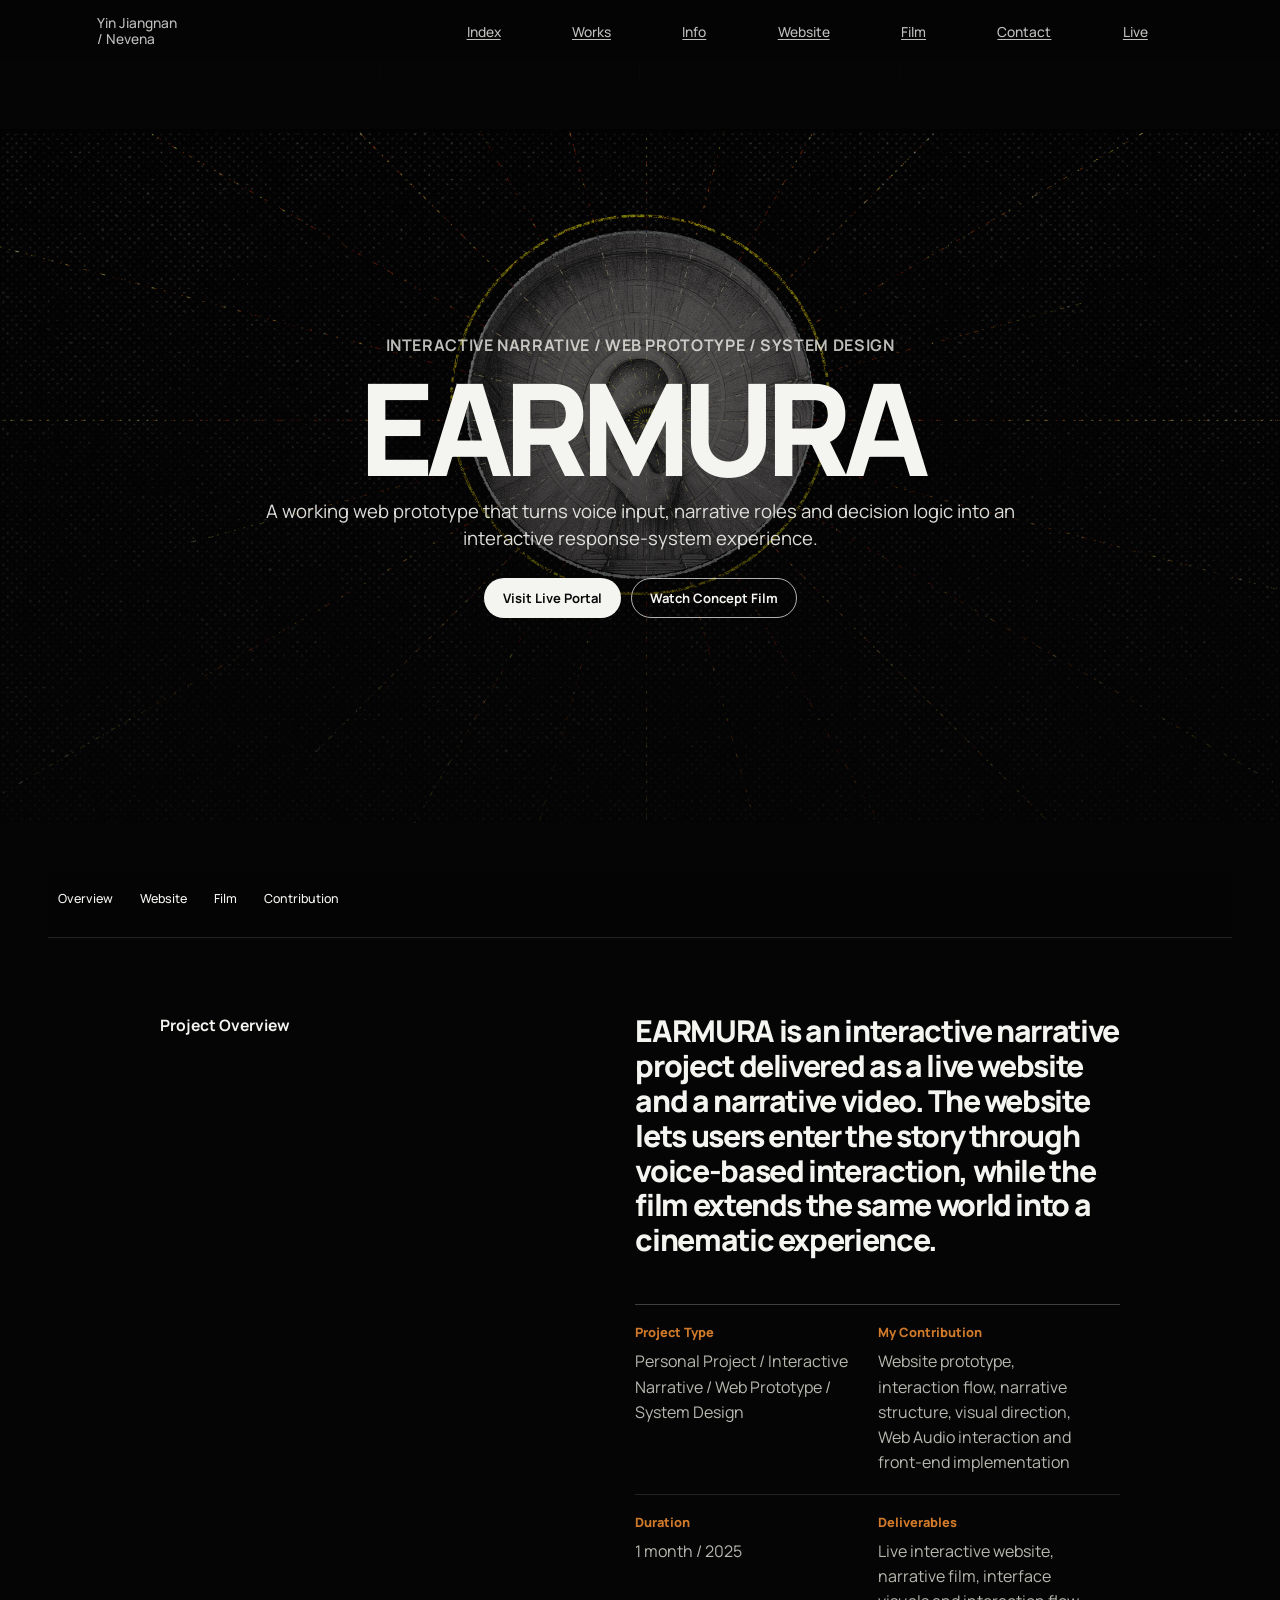
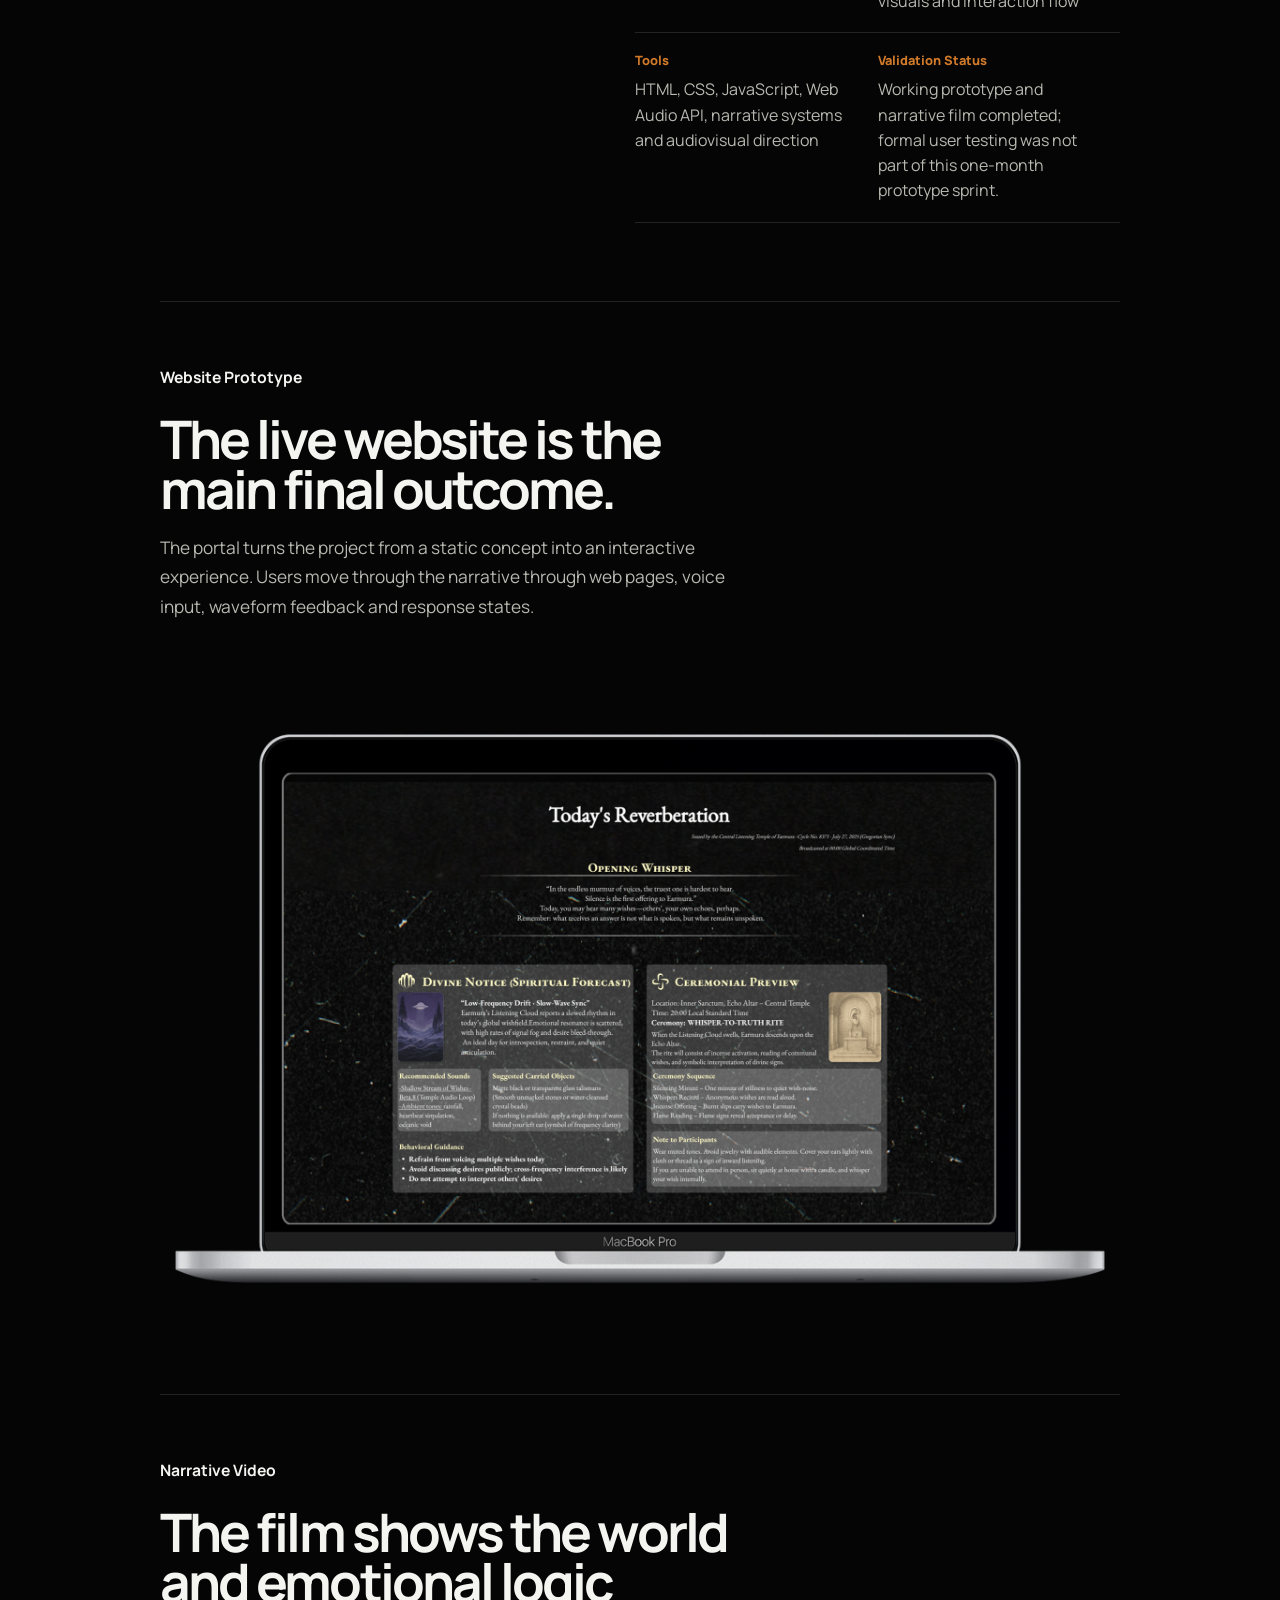
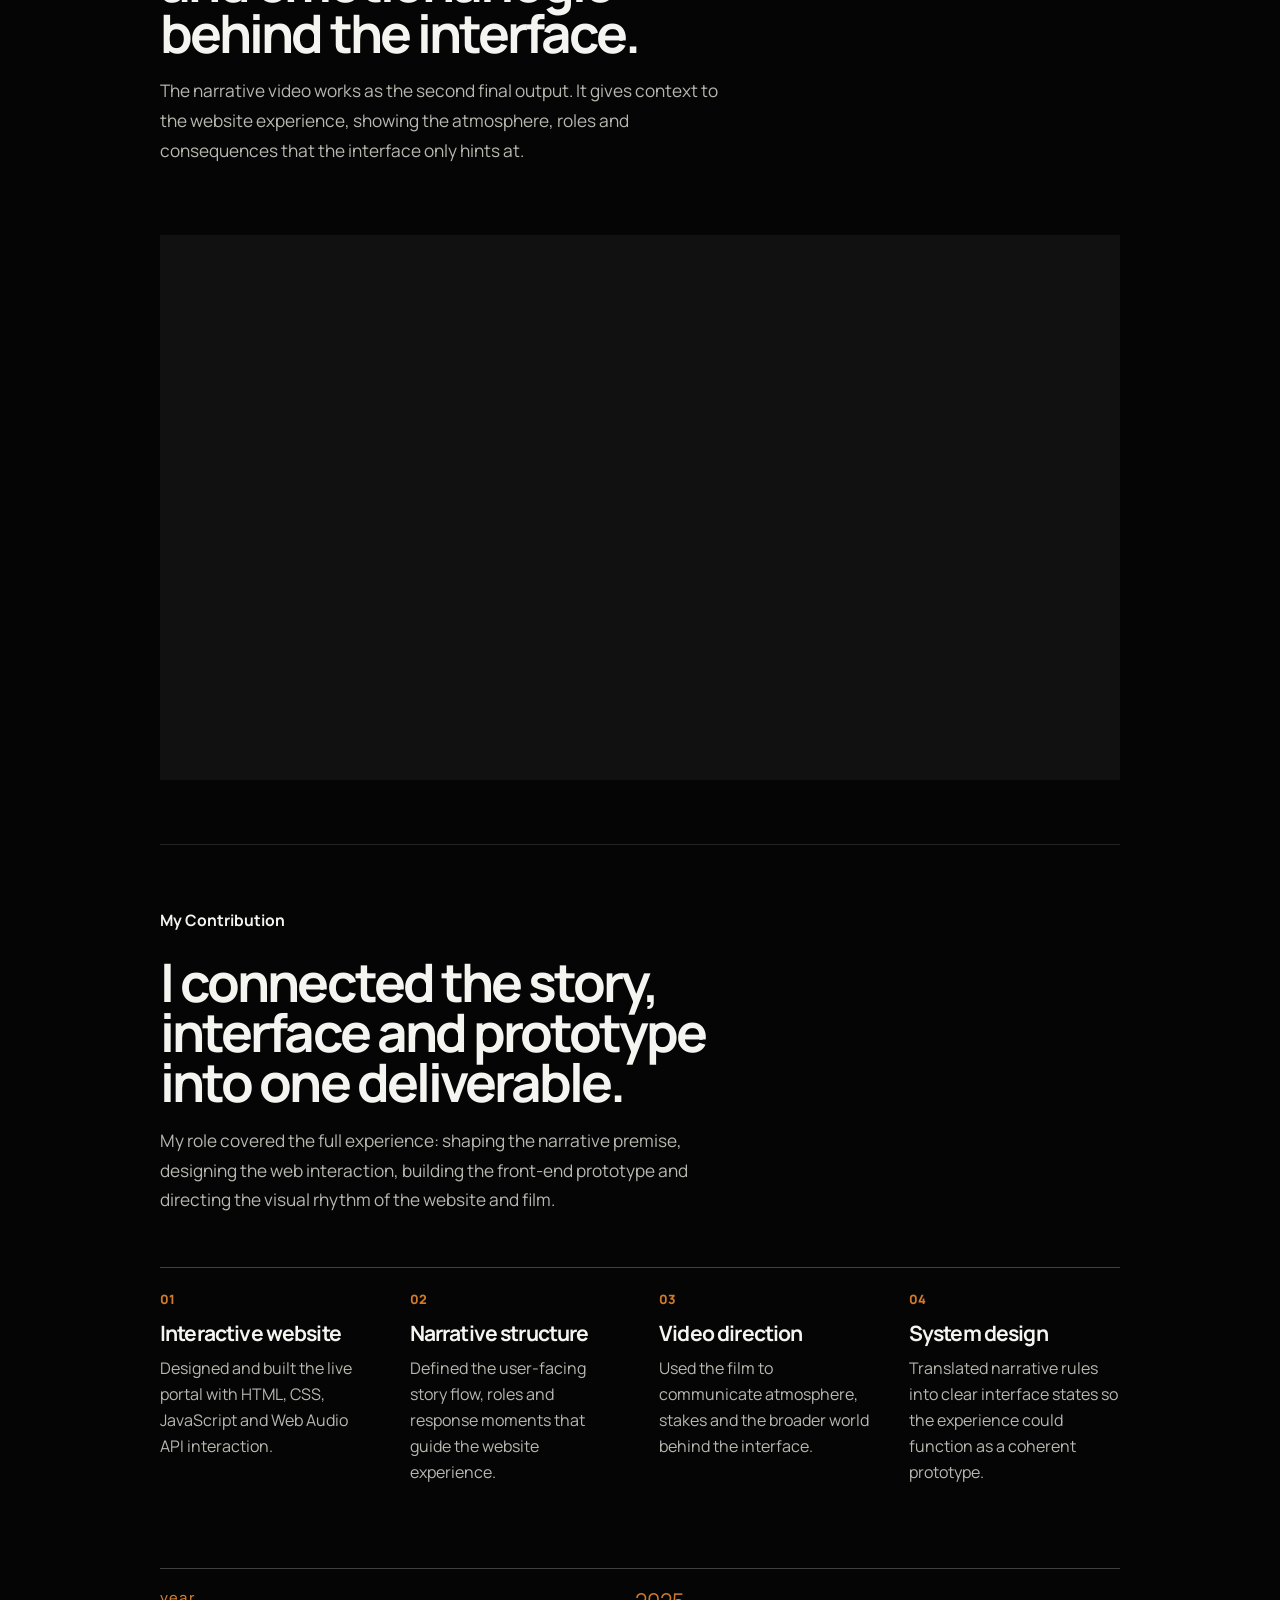
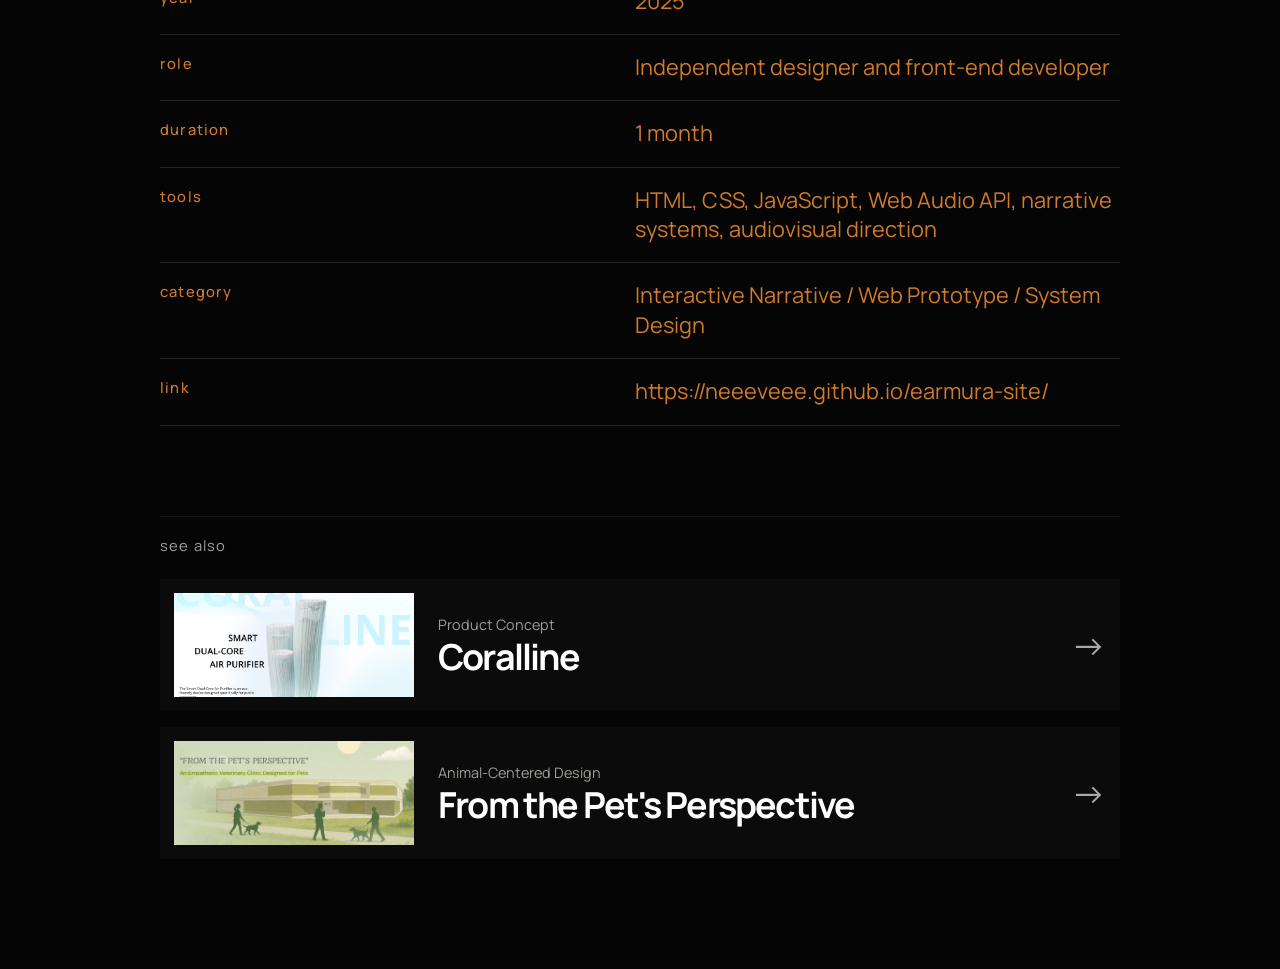
==== commit 6c92a406: "Update portfolio project pages" ====
--- a/project-earmura.html
+++ b/project-earmura.html
@@ -4,81 +4,115 @@
   <meta charset="UTF-8">
   <meta name="viewport" content="width=device-width, initial-scale=1.0">
   <title>EARMURA | Yin Jiangnan</title>
+  <meta name="description" content="EARMURA is an interactive narrative, web prototype and system design case study by Yin Jiangnan.">
   <link rel="preconnect" href="https://fonts.googleapis.com">
   <link rel="preconnect" href="https://fonts.gstatic.com" crossorigin>
   <link href="https://fonts.googleapis.com/css2?family=Manrope:wght@400;500;600;700;800&display=swap" rel="stylesheet">
   <link rel="stylesheet" href="styles.css">
 </head>
-<body class="landing-dark detail-page-dark">
+<body class="landing-dark detail-page-dark earmura-page">
   <div class="progress-bar" aria-hidden="true"></div>
 
-  <header class="floating-nav detail-floating-nav">
-    <a href="index.html">Index</a>
-    <a href="#intro">Info</a>
-    <a href="index.html#works">Works</a>
-    <a href="#contact">Contact</a>
+  <header class="site-nav earmura-site-nav" data-site-nav>
+    <a class="site-nav-brand" href="index.html" aria-label="Yin Jiangnan home">
+      <span>Yin Jiangnan</span>
+      <span>/ Nevena</span>
+    </a>
+    <nav class="floating-nav earmura-main-nav" aria-label="Primary navigation">
+      <a href="index.html">Index</a>
+      <a href="index.html#works">Works</a>
+      <a href="#overview">Info</a>
+      <a href="#website">Website</a>
+      <a href="#film">Film</a>
+      <a href="#contact">Contact</a>
+      <a href="https://neeeveee.github.io/earmura-site/" target="_blank" rel="noreferrer">Live</a>
+    </nav>
   </header>
 
   <main>
-    <section class="detail-hero-banner reveal">
-      <img src="images/hero.png" alt="EARMURA cover image">
+    <section class="detail-hero-banner earmura-hero reveal" id="top">
+      <img src="images/earmura/earmura-hero.png" alt="EARMURA interactive response-system hero image">
       <div class="earmura-hero-copy">
-        <p>Speculative Religion &amp; Interactive Website</p>
+        <p>Interactive Narrative / Web Prototype / System Design</p>
         <h1>EARMURA</h1>
-        <span>When technology becomes the medium of faith, how are human desire and belief translated, heard, and reshaped?</span>
-      </div>
-    </section>
-
-    <section class="detail-intro-grid reveal" id="intro">
-      <div class="detail-intro-label">Intro</div>
+        <span>A working web prototype that turns voice input, narrative roles and decision logic into an interactive response-system experience.</span>
+        <div class="earmura-hero-actions">
+          <a href="https://neeeveee.github.io/earmura-site/" target="_blank" rel="noreferrer">Visit Live Portal</a>
+          <a href="https://youtu.be/R1Z5vcuJS8I?si=3iYVltw_bXWBsrP2" target="_blank" rel="noreferrer">Watch Concept Film</a>
+        </div>
+      </div>
+    </section>
+
+    <nav class="earmura-anchor-nav reveal" aria-label="Case study navigation">
+      <a href="#overview">Overview</a>
+      <a href="#website">Website</a>
+      <a href="#film">Film</a>
+      <a href="#contribution">Contribution</a>
+    </nav>
+
+    <section class="detail-intro-grid earmura-overview reveal" id="overview">
+      <div class="detail-intro-label">Project Overview</div>
       <div class="detail-intro-main">
         <p>
-          EARMURA is not just a speculative religion website. It is a designed governance system that turns the human need to be heard into an interface, an algorithm, and a structure of control. Through world-building, interaction design, and system logic, the project asks how faith changes when response itself becomes a managed product.
+          EARMURA is an interactive narrative project delivered as a live website and a narrative video. The website lets users enter the story through voice-based interaction, while the film extends the same world into a cinematic experience.
         </p>
-        <div class="detail-side-block">
-          <span>Deliverables:</span>
-          <div class="detail-side-list">
-            <div>Web Design</div>
-            <div>Speculative Design</div>
-            <div>System Architecture</div>
-            <div>Decision Logic</div>
-            <div>Full-stack Prototype</div>
-          </div>
-          <div class="detail-pills">
-            <em>Year / 2025</em>
-            <em>Project / EARMURA</em>
-            <em>Type / Personal</em>
-            <em>Role / Designer</em>
-            <em>Duration / 1 Month</em>
-          </div>
-        </div>
-      </div>
-    </section>
-
-    <section class="case-study-section reveal problem-research-section">
-      <div class="case-study-label">Concept Film</div>
+        <div class="earmura-info-grid">
+          <div>
+            <span>Project Type</span>
+            <p>Personal Project / Interactive Narrative / Web Prototype / System Design</p>
+          </div>
+          <div>
+            <span>My Contribution</span>
+            <p>Website prototype, interaction flow, narrative structure, visual direction, Web Audio interaction and front-end implementation</p>
+          </div>
+          <div>
+            <span>Duration</span>
+            <p>1 month / 2025</p>
+          </div>
+          <div>
+            <span>Deliverables</span>
+            <p>Live interactive website, narrative film, interface visuals and interaction flow</p>
+          </div>
+          <div>
+            <span>Tools</span>
+            <p>HTML, CSS, JavaScript, Web Audio API, narrative systems and audiovisual direction</p>
+          </div>
+          <div>
+            <span>Validation Status</span>
+            <p>Working prototype and narrative film completed; formal user testing was not part of this one-month prototype sprint.</p>
+          </div>
+        </div>
+      </div>
+    </section>
+
+    <section class="case-study-section earmura-outcome reveal" id="website">
+      <div class="case-study-label">Website Prototype</div>
       <div class="case-study-body">
         <div class="case-study-copy">
-          <h2>A narrative entry into the system</h2>
+          <h2>The live website is the main final outcome.</h2>
           <p>
-            Alongside the interactive website, EARMURA includes a concept film that establishes the emotional tone of the world. It frames the project not as a single interface, but as a larger mediated belief system shaped by ritual, listening, and institutional control.
+            The portal turns the project from a static concept into an interactive experience. Users move through the narrative through web pages, voice input, waveform feedback and response states.
           </p>
+        </div>
+      </div>
+      <a class="earmura-prototype-preview" href="https://neeeveee.github.io/earmura-site/" target="_blank" rel="noreferrer" aria-label="Open the live EARMURA website prototype">
+        <figure class="detail-asset-figure">
+          <img src="images/earmura/earmura-prototype.png" alt="EARMURA live website prototype preview">
+        </figure>
+      </a>
+    </section>
+
+    <section class="case-study-section earmura-film-section reveal" id="film">
+      <div class="case-study-label">Narrative Video</div>
+      <div class="case-study-body">
+        <div class="case-study-copy">
+          <h2>The film shows the world and emotional logic behind the interface.</h2>
           <p>
-            The film is important because it expands the project beyond screen interaction. It helps the audience enter the logic of the system before encountering its interfaces, making the website feel like one living part of a broader social machine.
+            The narrative video works as the second final output. It gives context to the website experience, showing the atmosphere, roles and consequences that the interface only hints at.
           </p>
         </div>
-        <div class="case-study-rail">
-          <a class="case-study-link" href="https://youtu.be/R1Z5vcuJS8I" target="_blank" rel="noreferrer">
-            Watch Concept Film
-            <span>YouTube short film</span>
-          </a>
-          <a class="case-study-link" href="https://neeeveee.github.io/earmura-site/" target="_blank" rel="noreferrer">
-            Visit Live Portal
-            <span>Interactive website</span>
-          </a>
-        </div>
-      </div>
-      <div class="detail-video-embed">
+      </div>
+      <div class="detail-video-embed earmura-film-embed">
         <iframe
           src="https://www.youtube-nocookie.com/embed/R1Z5vcuJS8I?rel=0"
           title="EARMURA concept film"
@@ -90,217 +124,37 @@
       </div>
     </section>
 
-    <section class="case-study-section reveal">
-      <div class="case-study-label">Problem &amp; Research</div>
+    <section class="case-study-section earmura-decisions reveal" id="contribution">
+      <div class="case-study-label">My Contribution</div>
       <div class="case-study-body">
         <div class="case-study-copy">
-          <h2>The need to be heard in uncertainty</h2>
+          <h2>I connected the story, interface and prototype into one deliverable.</h2>
           <p>
-            EARMURA begins from a psychological condition rather than a visual fiction. In unstable systems, people search for signals that confirm they have been noticed, acknowledged, and understood. The project reframes religion as a response architecture built around this emotional dependence.
+            My role covered the full experience: shaping the narrative premise, designing the web interaction, building the front-end prototype and directing the visual rhythm of the website and film.
           </p>
-          <p>
-            The research insight is simple but powerful: even minimal confirmation mechanisms such as status updates or attention signals can reduce anxiety and increase satisfaction. That means the feeling of being heard can be produced, staged, and optimized. EARMURA takes that premise seriously and asks what happens when an entire belief system is built on top of it.
-          </p>
-        </div>
-        <div class="case-study-rail">
-          <div class="earmura-research-panel">
-            <div class="earmura-metric-strip">
-              <div>
-                <strong>262%</strong>
-                <span>reported reduction in anxiety under acknowledgment-based feedback</span>
-              </div>
-              <div>
-                <strong>160%</strong>
-                <span>increase in satisfaction when response signals remain visible</span>
-              </div>
-              <div>
-                <strong>Core insight</strong>
-                <span>acknowledgment itself can become infrastructure</span>
-              </div>
-            </div>
-            <figure class="detail-asset-figure detail-asset-figure-metric problem-research-graphic">
-              <img src="images/Problem%20%26%20Research.png" alt="EARMURA emotional comfort in uncertainty research graphic">
-            </figure>
-          </div>
-        </div>
-      </div>
-    </section>
-
-    <section class="case-study-section reveal">
-      <div class="case-study-label">World-building</div>
-      <div class="case-study-body">
-        <div class="case-study-copy">
-          <h2>A religion designed as social infrastructure</h2>
-          <p>
-            Set after a large-scale collapse, EARMURA imagines a future in which governance restores order by turning faith into infrastructure. By 3222, the state-backed deity no longer simply receives prayer; it classifies, sequences, and prioritizes it.
-          </p>
-          <p>
-            Social hierarchy is embedded directly into the interface. <strong>Ming</strong>, <strong>Xin</strong>, and <strong>Zhong</strong> each receive different levels of response, shaping belief through unequal access to system attention. In this world, divine recognition is no longer spiritual equality; it is a permission structure.
-          </p>
-        </div>
-        <div class="case-study-rail">
-          <div class="earmura-hierarchy-card">
-            <strong>Religious Structure</strong>
-            <div class="earmura-hierarchy-list">
-              <div>
-                <span>Earmura</span>
-                <p>The one and only god that hears all wishes.</p>
-              </div>
-              <div>
-                <span>Ming</span>
-                <p>Chosen messengers who can convey wishes and interpret responses.</p>
-              </div>
-              <div>
-                <span>Government</span>
-                <p>The technical agency that controls monitoring, judgment, and system maintenance.</p>
-              </div>
-              <div>
-                <span>Xin</span>
-                <p>High-resource believers with faster channels and higher response priority.</p>
-              </div>
-              <div>
-                <span>Zhong</span>
-                <p>Ordinary believers who wait longer and receive filtered responses.</p>
-              </div>
-            </div>
-          </div>
-        </div>
-      </div>
-      <div class="detail-gallery-grid">
-        <figure class="detail-asset-figure"><img src="images/World-building.png" alt="EARMURA world building story board"></figure>
-      </div>
-    </section>
-
-    <section class="case-study-section reveal">
-      <div class="case-study-label">System Architecture</div>
-      <div class="case-study-body">
-        <div class="case-study-copy">
-          <h2>The belief algorithm as product logic</h2>
-          <p>
-            Every wish submitted to EARMURA passes through a hard gate before entering a weighted utility calculation. The system does not answer prayer equally; it scores requests against rule-based constraints and a ten-dimensional utility model, producing outcomes such as approval, delay, or rejection.
-          </p>
-          <p>
-            This is the PM core of the project. Belief is operationalized into routing logic, decision thresholds, weighted priorities, and explainable outputs. Instead of treating faith as mystery alone, EARMURA asks what faith looks like once it is productized into a decision engine.
-          </p>
-        </div>
-        <div class="case-study-rail">
-          <div class="case-study-note">
-            <strong>Logic structure</strong>
-            <p>1. Voice input</p>
-            <p>2. Hard gate validation</p>
-            <p>3. U_base weighted scoring</p>
-            <p>4. Output: Yes / Later / No</p>
-            <p>5. Explanation management and emotional aftercare</p>
-          </div>
-        </div>
-      </div>
-      <div class="detail-gallery-split">
-        <div class="detail-gallery-copy">
-          <strong>Decision support, not divine spontaneity</strong>
-          <p>
-            The system architecture reframes prayer as a routing problem. Requests are filtered, modeled, and evaluated across multiple weighted dimensions before a controlled response is returned. What looks sacred on the surface is operationally a decision engine.
-          </p>
-        </div>
-        <figure class="detail-asset-figure detail-asset-figure-right"><img src="images/System%20Architecture.png" alt="EARMURA intelligence board and decision tree system architecture graphic"></figure>
-      </div>
-    </section>
-
-    <section class="case-study-section reveal">
-      <div class="case-study-label">Backend</div>
-      <div class="case-study-body">
-        <div class="case-study-copy">
-          <h2>Ming's Tribunal and controlled sacred noise</h2>
-          <p>
-            On the administrative side, the system is operated by Ming, the human intermediary layer that monitors emotional patterns, response distribution, and social stability. The deity is therefore never fully divine; it is mediated, maintained, and strategically interpreted.
-          </p>
-          <p>
-            The concept of divine noise is key here. Uncertainty is not a bug but a governance tool. A calibrated amount of ambiguity keeps the deity believable while still allowing the system to remain legible to its operators. EARMURA is strongest here as a critique of response power: whoever controls acknowledgment also controls obedience.
-          </p>
-        </div>
-        <div class="case-study-rail">
-          <div class="case-study-note">
-            <strong>Governance logic</strong>
-            <p>Response is a resource.</p>
-            <p>Opacity preserves authority.</p>
-            <p>Ambiguity sustains belief.</p>
-          </div>
-        </div>
-      </div>
-      <div class="detail-gallery-split detail-gallery-split-reverse">
-        <div class="detail-gallery-copy">
-          <strong>Back-end true reason</strong>
-          <p>
-            The back-end reveals how response is actually managed: through compliance profiling, quota logic, resource feasibility, and calculated unpredictability. In other words, EARMURA does not simply decide whether a wish is sincere. It decides whether answering that wish is useful to the system.
-          </p>
-        </div>
-        <figure class="detail-asset-figure detail-asset-figure-right"><img src="images/Backend.png" alt="EARMURA backend true reason scoring board"></figure>
-      </div>
-    </section>
-
-    <section class="case-study-section reveal">
-      <div class="case-study-label">Frontend &amp; Interaction</div>
-      <div class="case-study-body">
-        <div class="case-study-copy">
-          <h2>Voice, waveform, and ritual interface</h2>
-          <p>
-            The frontend translates prayer into live interaction. Using the Web Audio API, the interface captures spoken input and renders waveform feedback in real time, turning prayer into measurable interface behavior while preserving a ceremonial tone. Ritual becomes a UX flow.
-          </p>
-          <p>
-            The "Give" interface pushes the satire further. Faith becomes quantifiable, transactional, and data-driven. Ritual is no longer just spiritual participation; it becomes an optimized input stream, and devotion starts to look like platform engagement.
-          </p>
-        </div>
-        <div class="case-study-rail">
-          <div class="case-study-note">
-            <strong>Implementation focus</strong>
-            <p>Live audio capture</p>
-            <p>Waveform rendering</p>
-            <p>Interactive ritual states</p>
-            <p>Data-driven UI satire</p>
-          </div>
-          <a class="case-study-link" href="https://neeeveee.github.io/earmura-site/" target="_blank" rel="noreferrer">
-            Portal to EARMURA
-            <span>Live interactive site</span>
-          </a>
-        </div>
-      </div>
-      <div class="detail-gallery-split detail-gallery-split-reverse">
-        <div class="detail-gallery-copy">
-          <strong>Live audio capture and responsive ritual states</strong>
-          <p>
-            The prayer flow is grounded in spoken input. Voice is recorded, visualized as waveform feedback, and translated into a live state change that makes the interface feel responsive without breaking the project&apos;s ceremonial tone.
-          </p>
-          <p>
-            Alongside the audio interaction, the site extends belief into transactional UI. The &quot;Give&quot; page frames devotion as quantifiable offering, reinforcing the project&apos;s critique of platform logic, optimization, and measurable faith.
-          </p>
-        </div>
-        <figure class="detail-asset-figure detail-asset-figure-right"><img src="images/wave.png" alt="EARMURA waveform interaction interface"></figure>
-      </div>
-      <div class="detail-gallery-grid detail-gallery-grid-balanced">
-        <figure class="detail-asset-figure"><img src="images/give.png" alt="EARMURA Give interface"></figure>
-        <figure class="detail-asset-figure"><img src="images/%E6%95%B4%E4%BD%93%E7%95%8C%E9%9D%A2.png" alt="EARMURA full interface overview"></figure>
-      </div>
-    </section>
-
-    <section class="case-study-section reveal">
-      <div class="case-study-label">Reflection &amp; Impact</div>
-      <div class="case-study-body">
-        <div class="case-study-copy">
-          <h2>When transparency fails to free the believer</h2>
-          <p>
-            The ending of EARMURA is intentionally tragic. Even after truth is uncovered, Vincent is ultimately absorbed by the system he tried to understand. The project asks whether exposing algorithmic governance is enough once dependence has already been internalized.
-          </p>
-          <p>
-            Rather than offering a clean moral resolution, the work sits inside the tension between technological convenience and ethical autonomy. EARMURA does not ask whether technology can simulate belief; it asks whether systems of response can quietly replace freedom with managed reassurance.
-          </p>
-        </div>
-        <div class="case-study-rail">
-          <div class="detail-pills detail-pills-tags">
-            <em>System Architecture</em>
-            <em>Algorithmic Transparency</em>
-            <em>Full-stack Dev</em>
-            <em>Speculative UX</em>
-          </div>
-        </div>
+        </div>
+      </div>
+      <div class="earmura-decision-grid">
+        <article>
+          <span>01</span>
+          <h3>Interactive website</h3>
+          <p>Designed and built the live portal with HTML, CSS, JavaScript and Web Audio API interaction.</p>
+        </article>
+        <article>
+          <span>02</span>
+          <h3>Narrative structure</h3>
+          <p>Defined the user-facing story flow, roles and response moments that guide the website experience.</p>
+        </article>
+        <article>
+          <span>03</span>
+          <h3>Video direction</h3>
+          <p>Used the film to communicate atmosphere, stakes and the broader world behind the interface.</p>
+        </article>
+        <article>
+          <span>04</span>
+          <h3>System design</h3>
+          <p>Translated narrative rules into clear interface states so the experience could function as a coherent prototype.</p>
+        </article>
       </div>
     </section>
 
@@ -311,7 +165,7 @@
       </div>
       <div class="detail-meta-row">
         <div class="detail-meta-label">Role</div>
-        <div class="detail-meta-value">Independent designer</div>
+        <div class="detail-meta-value">Independent designer and front-end developer</div>
       </div>
       <div class="detail-meta-row">
         <div class="detail-meta-label">Duration</div>
@@ -319,11 +173,11 @@
       </div>
       <div class="detail-meta-row">
         <div class="detail-meta-label">Tools</div>
-        <div class="detail-meta-value">VS Code, HTML, CSS, JavaScript, Web Audio API, narrative systems, audiovisual atmosphere</div>
+        <div class="detail-meta-value">HTML, CSS, JavaScript, Web Audio API, narrative systems, audiovisual direction</div>
       </div>
       <div class="detail-meta-row">
         <div class="detail-meta-label">Category</div>
-        <div class="detail-meta-value">Speculative Design / Web Design</div>
+        <div class="detail-meta-value">Interactive Narrative / Web Prototype / System Design</div>
       </div>
       <div class="detail-meta-row">
         <div class="detail-meta-label">Link</div>
@@ -336,18 +190,18 @@
         <span>See also</span>
       </div>
       <div class="detail-see-also-list">
-        <a class="detail-see-also-card" href="project-four.html">
-          <div class="detail-see-also-thumb">He Said It's Clean</div>
+        <a class="detail-see-also-card" href="project-sanitation.html">
+          <img src="images/coralline index.png" alt="Coralline smart purifier project preview">
           <div class="detail-see-also-copy">
-            <span>Behavioral Design</span>
-            <strong>He Said It's Clean</strong>
+            <span>Product Concept</span>
+            <strong>Coralline</strong>
           </div>
           <div class="detail-see-also-arrow">&rarr;</div>
         </a>
         <a class="detail-see-also-card" href="project-pets.html">
-          <img src="assets/images/project2-space-overview.png" alt="From the Pet's Perspective preview">
+          <img src="images/pets index.png" alt="From the Pet's Perspective project preview">
           <div class="detail-see-also-copy">
-            <span>Pets Healthcare</span>
+            <span>Animal-Centered Design</span>
             <strong>From the Pet's Perspective</strong>
           </div>
           <div class="detail-see-also-arrow">&rarr;</div>
--- a/styles.css
+++ b/styles.css
@@ -1,5 +1,5 @@
 :root {
-  --bg: #050505;
+  --bg: #F7F7F7;
   --surface: #0a0a0a;
   --line: rgba(255, 255, 255, 0.09);
   --line-strong: rgba(255, 255, 255, 0.18);
@@ -65,7 +65,7 @@
 }
 
 .site-nav.is-scrolled {
-  background: rgba(251, 251, 250, 0.78);
+  background: rgba(247, 247, 247, 0.78);
   backdrop-filter: blur(16px);
   box-shadow: 0 1px 0 rgba(17, 17, 17, 0.08);
 }
@@ -246,9 +246,9 @@
   grid-template-columns: minmax(330px, 460px) minmax(0, 680px);
   column-gap: clamp(44px, 7vw, 118px);
   align-items: start;
-  width: min(100%, 1260px);
+  width: min(calc(100vw - clamp(160px, 18vw, 280px)), 1080px);
   margin-left: auto;
-  margin-right: clamp(0px, 8.5vw, 122px);
+  margin-right: auto;
 }
 
 .works-notes-timeline {
@@ -446,14 +446,13 @@
 .work-derek-media {
   position: relative;
   overflow: hidden;
-  height: 510px;
+  height: auto;
   background: #171717;
 }
 
 .work-derek-media img {
   width: 100%;
-  height: 100%;
-  object-fit: cover;
+  height: auto;
   transition: transform 0.35s ease, opacity 0.35s ease;
 }
 
@@ -652,18 +651,18 @@
   justify-content: space-between;
   align-items: center;
   gap: 20px;
-  width: min(1480px, calc(100% - 160px));
+  width: min(1120px, calc(100% - 520px));
   margin: 18px auto 42px;
 }
 
 .detail-floating-nav {
-  width: min(1480px, calc(100% - 160px));
+  width: min(1120px, calc(100% - 520px));
   margin: 0 auto;
   padding-top: 18px;
 }
 
 .detail-page-dark main {
-  width: min(1480px, calc(100% - 160px));
+  width: min(1120px, calc(100% - 520px));
   margin: 0 auto;
   padding-bottom: 110px;
   position: relative;
@@ -672,7 +671,7 @@
 .detail-page-dark main::before {
   content: "";
   position: fixed;
-  inset: 0 80px;
+  inset: 0 260px;
   z-index: 0;
   pointer-events: none;
   background-image:
@@ -696,7 +695,8 @@
 .detail-hero-banner img {
   width: 100%;
   height: 88vh;
-  object-fit: cover;
+  object-fit: contain;
+  object-position: center;
   opacity: 0.9;
 }
 
@@ -1486,1770 +1486,65 @@
   transform: translateY(0);
 }
 
-.bee-cue-page {
-  --bee-accent: #8f5c24;
-}
-
-.bee-cue-nav {
-  grid-template-columns: repeat(8, auto);
-  width: min(920px, calc(100% - 160px));
-  gap: clamp(12px, 1.8vw, 28px);
-}
-
-.bee-cue-hero {
-  position: relative;
-  z-index: 1;
-  display: grid;
-  grid-template-columns: minmax(0, 0.42fr) minmax(0, 0.58fr);
-  gap: clamp(28px, 4vw, 72px);
-  align-items: center;
-  min-height: calc(100svh - 86px);
-  padding: 72px 0 72px;
-}
-
-.bee-cue-hero-copy {
-  display: grid;
-  align-content: center;
-  min-width: 0;
-}
-
-.bee-cue-hero-copy h1 {
-  margin: 0 0 18px;
-  color: #111111;
-  font-size: clamp(4.2rem, 9vw, 9.8rem);
-  line-height: 0.88;
-  letter-spacing: -0.075em;
-  font-weight: 800;
-  text-transform: uppercase;
-}
-
-.bee-cue-hero-copy h2 {
-  max-width: 700px;
-  margin: 0 0 18px;
-  color: #111111;
-  font-size: clamp(1.45rem, 2.25vw, 2.65rem);
-  line-height: 1.08;
-  letter-spacing: -0.04em;
-  font-weight: 700;
-}
-
-.bee-cue-hero-copy > p:not(.eyebrow) {
-  max-width: 620px;
-  margin: 0;
-  color: #66665f;
-  font-size: clamp(1rem, 1.2vw, 1.2rem);
-  line-height: 1.7;
-}
-
-.bee-cue-actions {
-  display: flex;
-  flex-wrap: wrap;
-  gap: 12px;
-  margin-top: 28px;
-}
-
-.bee-cue-actions a {
-  display: inline-flex;
-  align-items: center;
-  justify-content: center;
-  min-height: 52px;
-  padding: 0 20px;
-  border: 1px solid var(--line-strong);
-  border-radius: 999px;
-  color: #111111;
-  font-size: 0.95rem;
-  font-weight: 700;
-  white-space: nowrap;
-  transition: transform 0.25s ease, background 0.25s ease, color 0.25s ease;
-}
-
-.bee-cue-actions a:first-child {
-  background: #111111;
-  color: #f7f4ee;
-  border-color: #111111;
-}
-
-.bee-cue-actions a:hover {
-  transform: translateY(-2px);
-}
-
-.bee-cue-tags {
-  max-width: 720px;
-  margin-top: 28px;
-}
-
-.bee-cue-hero-media {
-  position: relative;
-  min-width: 0;
-  margin: 0;
-  overflow: hidden;
-  background:
-    linear-gradient(135deg, rgba(143, 92, 36, 0.16), rgba(17, 17, 17, 0.02)),
-    #e8e4db;
-}
-
-.bee-cue-hero-media img {
-  width: 100%;
-  aspect-ratio: 16 / 11;
-  object-fit: cover;
-  transition: transform 0.4s ease, opacity 0.4s ease;
-}
-
-.bee-cue-hero-media:hover img {
-  transform: scale(1.018);
-  opacity: 0.94;
-}
-
-.bee-cue-overview-grid,
-.bee-cue-feature-grid,
-.bee-cue-logic-grid,
-.bee-cue-screen-grid,
-.bee-cue-process-grid,
-.bee-cue-reflection-grid {
-  display: grid;
-  gap: 16px;
-}
-
-.bee-cue-overview-grid {
-  grid-template-columns: repeat(2, 1fr);
-}
-
-.bee-cue-overview-grid div,
-.bee-cue-feature-grid article,
-.bee-cue-logic-grid article,
-.bee-cue-reflection-grid article {
-  padding: 18px;
-  border: 1px solid var(--line);
-  background: rgba(17, 17, 17, 0.025);
-}
-
-.bee-cue-overview-grid span,
-.bee-cue-logic-grid span,
-.bee-cue-process-grid span,
-.bee-cue-reflection-grid span {
-  display: block;
-  margin-bottom: 10px;
-  color: #111111;
-  font-size: 0.92rem;
-  font-weight: 800;
-}
-
-.bee-cue-overview-grid p,
-.bee-cue-feature-grid p,
-.bee-cue-logic-grid p,
-.bee-cue-process-grid p,
-.bee-cue-reflection-grid p,
-.bee-cue-captioned-asset figcaption {
-  margin: 0;
-  color: #66665f;
-  line-height: 1.62;
-}
-
-.bee-cue-section-body {
-  grid-template-columns: minmax(0, 0.64fr) minmax(260px, 0.36fr);
-}
-
-.bee-cue-video-shell {
-  margin: 0 0 18px;
-  background:
-    linear-gradient(135deg, rgba(143, 92, 36, 0.12), rgba(17, 17, 17, 0.02)),
-    #e8e4db;
-  overflow: hidden;
-}
-
-.bee-cue-video-shell video {
-  display: block;
-  width: 100%;
-  aspect-ratio: 16 / 9;
-  background: #e8e4db;
-  object-fit: cover;
-}
-
-.bee-cue-video-shell iframe {
-  display: block;
-  width: 100%;
-  height: 100%;
-  border: 0;
-  background: #e8e4db;
-}
-
-.bee-cue-feature-grid {
-  grid-template-columns: repeat(4, 1fr);
-  margin-bottom: 16px;
-}
-
-.bee-cue-feature-grid strong {
-  display: block;
-  margin-bottom: 10px;
-  color: #111111;
-  font-size: 1rem;
-  line-height: 1.25;
-}
-
-.bee-cue-flow {
-  display: grid;
-  grid-template-columns: repeat(7, minmax(0, 1fr));
-  gap: 0;
-  margin-bottom: 18px;
-  border: 1px solid var(--line);
-  background: rgba(17, 17, 17, 0.02);
-}
-
-.bee-cue-flow div {
-  position: relative;
-  display: grid;
-  align-items: center;
-  min-height: 98px;
-  padding: 14px 28px 14px 14px;
-  color: #111111;
-  font-size: clamp(0.82rem, 0.9vw, 0.98rem);
-  line-height: 1.32;
-  font-weight: 800;
-  border-right: 1px solid var(--line);
-}
-
-.bee-cue-flow div:last-child {
-  border-right: 0;
-}
-
-.bee-cue-flow div:not(:last-child)::after {
-  content: ">";
-  position: absolute;
-  right: 10px;
-  top: 50%;
-  color: var(--bee-accent);
-  font-weight: 800;
-  transform: translateY(-50%);
-}
-
-.bee-cue-logic-grid {
-  grid-template-columns: repeat(4, 1fr);
-  margin-bottom: 28px;
-}
-
-.bee-cue-logic-media {
-  grid-template-columns: 1fr 1fr;
-}
-
-.bee-cue-captioned-asset {
-  display: grid;
-  gap: 12px;
-}
-
-.bee-cue-captioned-asset figcaption {
-  font-size: 0.92rem;
-}
-
-.bee-cue-screen-grid {
-  grid-template-columns: repeat(2, 1fr);
-}
-
-.bee-cue-screen-grid article,
-.bee-cue-process-grid article {
-  display: grid;
-  gap: 12px;
-}
-
-.bee-cue-screen-grid img,
-.bee-cue-process-grid img {
-  width: 100%;
-  aspect-ratio: 16 / 10;
-  object-fit: cover;
-  background:
-    linear-gradient(135deg, rgba(143, 92, 36, 0.12), rgba(17, 17, 17, 0.02)),
-    #e8e4db;
-  transition: transform 0.35s ease, opacity 0.35s ease;
-}
-
-.bee-cue-screen-grid article:hover img,
-.bee-cue-process-grid article:hover img {
-  transform: scale(1.012);
-  opacity: 0.94;
-}
-
-.bee-cue-screen-grid strong {
-  color: #111111;
-  font-size: clamp(1.25rem, 1.8vw, 2rem);
-  line-height: 1.05;
-  letter-spacing: -0.04em;
-}
-
-.bee-cue-screen-grid p {
-  max-width: 680px;
-  margin: 0 0 18px;
-  color: #66665f;
-  line-height: 1.64;
-}
-
-.bee-cue-process-grid {
-  grid-template-columns: repeat(3, 1fr);
-}
-
-.bee-cue-film-shell {
-  margin-bottom: 0;
-}
-
-.bee-cue-reflection-grid {
-  grid-template-columns: repeat(3, 1fr);
-}
-
-@media (max-width: 1100px) {
-  .floating-nav,
-  .stats-derek,
-  .table-derek,
-  .contact-derek,
-  .project-hero,
-  .meta-grid,
-  .project-gallery,
-  .placeholder-grid,
-  .detail-see-also-header,
-  .detail-see-also-card {
-    grid-template-columns: 1fr;
-  }
-
-  .works-timeline-grid {
-    grid-template-columns: minmax(260px, 0.45fr) minmax(0, 680px);
-    column-gap: clamp(24px, 4vw, 44px);
-    margin-right: auto;
-  }
-
-  .notes-year-group {
-    grid-template-columns: 70px minmax(0, 1fr);
-    gap: 16px;
-  }
-
-  .notes-item strong {
-    font-size: 1rem;
-  }
-
-  .floating-nav {
-    grid-template-columns: repeat(4, auto);
-    width: min(430px, 58vw);
-  }
-
-  .table-derek-rows div {
-    grid-template-columns: 1fr;
-  }
-
-  .detail-intro-grid,
-  .detail-meta-row,
-  .detail-gallery-grid,
-  .case-study-body {
-    grid-template-columns: 1fr;
-  }
-
-  .detail-gallery-split,
-  .detail-gallery-split-reverse,
-  .earmura-research-panel,
-  .earmura-metric-strip,
-  .bee-cue-hero,
-  .bee-cue-overview-grid,
-  .bee-cue-section-body,
-  .bee-cue-feature-grid,
-  .bee-cue-logic-grid,
-  .bee-cue-logic-media,
-  .bee-cue-process-grid,
-  .bee-cue-reflection-grid {
-    grid-template-columns: 1fr;
-  }
-
-  .bee-cue-nav {
-    grid-template-columns: repeat(4, auto);
-    width: min(620px, calc(100% - 40px));
-    justify-content: start;
-  }
-
-  .bee-cue-flow {
-    grid-template-columns: 1fr;
-  }
-
-  .bee-cue-flow div {
-    min-height: auto;
-    padding: 14px 42px 14px 14px;
-    border-right: 0;
-    border-bottom: 1px solid var(--line);
-  }
-
-  .bee-cue-flow div:last-child {
-    border-bottom: 0;
-  }
-
-  .bee-cue-flow div:not(:last-child)::after {
-    content: "v";
-  }
-
-  .detail-gallery-grid-triple {
-    grid-template-columns: repeat(2, 1fr);
-  }
-
-}
-
-@media (max-width: 760px) {
-  .hero-derek,
-  .works-derek,
-  .info-derek,
-  .contact-derek,
-  .footer-derek {
-    width: min(100% - 20px, var(--max-width));
-  }
-
-  .floating-nav {
-    width: auto;
-    gap: 12px;
-    margin: 0;
-    padding-top: 0;
-  }
-
-  .bee-cue-nav {
-    display: flex;
-    flex-wrap: wrap;
-    width: min(100% - 20px, var(--max-width));
-    row-gap: 6px;
-  }
-
-  .bee-cue-hero {
-    min-height: auto;
-    padding: 44px 0 52px;
-  }
-
-  .bee-cue-hero-copy h1 {
-    font-size: clamp(3.7rem, 17vw, 6rem);
-  }
-
-  .bee-cue-actions a {
-    width: 100%;
-  }
-
-  .bee-cue-screen-grid {
-    grid-template-columns: 1fr;
-  }
-
-  .site-nav {
-    min-height: 58px;
-    padding: 10px 14px;
-  }
-
-  .site-nav-brand {
-    font-size: 0.76rem;
-  }
-
+@media (max-width: 1280px) {
+  .detail-topbar,
   .detail-floating-nav,
   .detail-page-dark main {
-    width: min(100% - 20px, var(--max-width));
+    width: min(100% - 240px, 960px);
   }
 
   .detail-page-dark main::before {
-    inset: 0 10px;
-    background-image:
-      linear-gradient(to right, transparent 0, transparent calc(50% - 0.5px), rgba(255, 255, 255, 0.08) calc(50% - 0.5px), rgba(255, 255, 255, 0.08) 50%, transparent 50%),
-      linear-gradient(to bottom, transparent 0, transparent 143px, rgba(255, 255, 255, 0.06) 143px, rgba(255, 255, 255, 0.06) 144px, transparent 144px);
-  }
-
-  .floating-nav a {
-    min-height: 20px;
-    padding: 0;
-    font-size: 0.76rem;
-  }
-
-  .works-derek {
-    padding: 58px 0 72px;
-  }
-
-  .works-timeline-grid {
-    grid-template-columns: 1fr;
-    row-gap: 26px;
-    width: 100%;
-    margin-right: auto;
-  }
-
-  .works-notes-timeline {
-    position: relative;
-    top: auto;
-    padding-top: 0;
-  }
-
-  .notes-year-group {
-    grid-template-columns: 56px minmax(0, 1fr);
-    gap: 14px;
-    padding-top: 12px;
-  }
-
-  .notes-year {
-    font-size: 1.4rem;
-  }
-
-  .notes-item {
-    padding: 8px 16px 12px 0;
-  }
-
-  .notes-item strong {
-    max-width: none;
-    font-size: 0.98rem;
-  }
-
-  .works-section-label {
-    align-items: flex-start;
-    flex-direction: column;
-    gap: 4px;
-    margin-bottom: 22px;
-    white-space: normal;
-  }
-
-  .work-derek-head {
-    align-items: flex-start;
-    flex-direction: column;
-    gap: 8px;
-  }
-
-  .work-derek-head > span {
-    flex-basis: auto;
-  }
-
-  .work-derek-tags {
-    flex-wrap: wrap;
-    justify-content: flex-start;
-  }
-
-  .work-derek-media {
-    height: auto;
-    aspect-ratio: 4 / 3;
-  }
-
-  .hero-derek {
-    min-height: 100svh;
-    padding-top: 0;
-  }
-
-  .hero-curtain {
-    width: 96vw;
-    height: 58vh;
-    margin-top: 46px;
-  }
-
-  .curtain-item {
-    width: clamp(6px, 1.65vw, 8px);
-  }
-
-  .curtain-gap {
-    flex-basis: clamp(8px, 2.7vw, 12px);
-  }
-
-  .curtain-thread {
-    height: calc(100% - 24px);
-  }
-
-  .curtain-char {
-    font-size: clamp(0.72rem, 3.2vw, 0.92rem);
-  }
-
-  .hero-role {
-    left: 14px;
-    right: 14px;
-    bottom: 24px;
-    max-width: none;
-    font-size: 0.72rem;
-    line-height: 1.45;
-    text-align: left;
-  }
-
-  .detail-hero-banner,
-  .detail-hero-banner img,
-  .detail-hero-placeholder {
-    min-height: 62vh;
-    height: 62vh;
-  }
-
-  .detail-intro-grid {
-    padding: 32px 0 40px;
-  }
-
-  .earmura-hero-copy {
-    gap: 10px;
-  }
-
-  .earmura-hero-copy p {
-    font-size: 0.82rem;
-  }
-
-  .case-study-section {
-    padding: 26px 0;
-  }
-
-  .case-study-copy h2 {
-    font-size: 2rem;
-  }
-
-  .detail-see-also-card {
-    gap: 14px;
-    min-height: auto;
-    padding: 12px;
-  }
-
-  .detail-see-also-card img,
-  .detail-see-also-thumb {
-    height: 148px;
-  }
-
-  .detail-gallery-grid-triple {
-    grid-template-columns: 1fr;
-  }
-
-
-  .contact-derek-actions,
-  .footer-derek {
-    flex-direction: column;
-    align-items: flex-start;
-  }
-}
-
-/* Global light theme override */
-:root {
-  --bg: #fbfbfa;
-  --surface: #ffffff;
-  --line: rgba(17, 17, 17, 0.12);
-  --line-strong: rgba(17, 17, 17, 0.22);
-  --text: #111111;
-  --muted: #686860;
-  --pill: rgba(17, 17, 17, 0.04);
-}
-
-body,
-.landing-dark {
-  background: var(--bg);
-  color: var(--text);
-}
-
-.progress-bar {
-  background: #111111;
-}
-
-.floating-nav {
-  background: transparent;
-}
-
-.floating-nav a,
-.work-derek-head,
-.table-derek-label,
-.contact-derek-copy p,
-.detail-intro-label,
-.detail-intro-main > p,
-.detail-side-block > span,
-.detail-side-list div,
-.case-study-label,
-.meta-label,
-.placeholder-label,
-.eyebrow,
-.project-hero-copy h1,
-.content-panel h2 {
-  color: #111111;
-}
-
-.floating-nav a,
-.site-nav-brand {
-  color: #3f3f3c;
-}
-
-.work-derek-tags em,
-.detail-pills em {
-  background: #ece9e1;
-  color: #111111;
-}
-
-.work-derek-media,
-.work-derek-placeholder,
-.detail-gallery-grid figure,
-.detail-video-embed,
-.detail-see-also-card img,
-.detail-see-also-thumb,
-.detail-hero-banner,
-.detail-hero-placeholder {
-  background: #e8e4db;
-}
-
-.work-derek-overlay {
-  background: rgba(255, 255, 255, 0.75);
-  color: #111111;
-}
-
-.stats-derek strong,
-.table-derek-list div,
-.table-derek-rows strong,
-.detail-gallery-copy strong,
-.detail-video-promo-copy strong,
-.detail-gallery-note strong,
-.case-study-copy h2,
-.case-study-copy strong,
-.case-study-note strong,
-.case-study-link,
-.earmura-metric-strip strong,
-.earmura-hierarchy-card strong,
-.earmura-hierarchy-list span,
-.detail-see-also-copy strong {
-  color: #111111;
-}
-
-.table-derek-list div:nth-child(even),
-.table-derek-rows span,
-.table-derek-rows em,
-.detail-gallery-copy p,
-.detail-video-promo-copy p,
-.case-study-copy p,
-.case-study-note p,
-.earmura-metric-strip span,
-.earmura-hierarchy-list p,
-.detail-see-also-arrow,
-.project-hero-copy p:last-child,
-.meta-item p,
-.content-panel p,
-.placeholder-panel p,
-.project-gallery figcaption {
-  color: #66665f;
-}
-
-.contact-derek-actions a {
-  color: #111111;
-  background: transparent;
-}
-
-.contact-derek-actions a:first-child,
-.detail-video-promo-copy a {
-  background: #111111;
-  color: #f7f4ee;
-}
-
-.detail-page-dark main::before {
-  background-image:
-    linear-gradient(to right, transparent 0, transparent calc(25% - 0.5px), rgba(17, 17, 17, 0.08) calc(25% - 0.5px), rgba(17, 17, 17, 0.08) 25%, transparent 25%, transparent calc(50% - 0.5px), rgba(17, 17, 17, 0.08) calc(50% - 0.5px), rgba(17, 17, 17, 0.08) 50%, transparent 50%, transparent calc(75% - 0.5px), rgba(17, 17, 17, 0.08) calc(75% - 0.5px), rgba(17, 17, 17, 0.08) 75%, transparent 75%),
-    linear-gradient(to bottom, transparent 0, transparent 143px, rgba(17, 17, 17, 0.06) 143px, rgba(17, 17, 17, 0.06) 144px, transparent 144px);
-}
-
-.detail-video-promo,
-.detail-gallery-note,
-.case-study-note,
-.case-study-link,
-.earmura-metric-strip div,
-.earmura-hierarchy-card,
-.detail-see-also-card {
-  background: rgba(17, 17, 17, 0.03);
-}
-
-.case-study-missing {
-  border-color: rgba(17, 17, 17, 0.2);
-}
-
-.earmura-hierarchy-list div {
-  border-left: 1px solid rgba(17, 17, 17, 0.14);
-}
-
-.earmura-hierarchy-list div::before {
-  background: #111111;
-}
-
-.detail-meta-label,
-.detail-meta-value {
-  color: #8f5c24;
-}
-
-.detail-see-also-card:hover {
-  background: rgba(17, 17, 17, 0.08);
-}
-
-.project-hero-media img,
-.project-gallery img {
-  background: #e8e4db;
-}
-
-.detail-hero-placeholder h1,
-.detail-hero-placeholder .work-derek-placeholder-inner strong,
-.detail-hero-placeholder .work-derek-placeholder-inner p {
-  color: #111111;
-}
-
-/* Bee Cue case study refresh */
-.bee-cue-site-nav {
-  background: rgba(251, 251, 250, 0.72);
-  backdrop-filter: blur(16px);
-}
-
-.bee-cue-main-nav {
-  grid-template-columns: repeat(6, auto);
-  width: min(610px, 56vw);
-}
-
-.bee-cue-page main {
-  padding-top: 82px;
-}
-
-.bee-cue-anchor-nav {
-  position: sticky;
-  top: 64px;
-  z-index: 35;
-  display: flex;
-  flex-wrap: wrap;
-  gap: 8px;
-  padding: 12px 0 22px;
-  margin-bottom: 18px;
-  background: rgba(251, 251, 250, 0.82);
-  backdrop-filter: blur(14px);
-  border-bottom: 1px solid var(--line);
-}
-
-.bee-cue-anchor-nav a {
-  display: inline-flex;
-  align-items: center;
-  min-height: 30px;
-  padding: 0 10px;
-  border: 1px solid var(--line);
-  border-radius: 999px;
-  color: #3f3f3c;
-  font-size: 0.78rem;
-  font-weight: 700;
-  white-space: nowrap;
-  transition: background 0.2s ease, transform 0.2s ease;
-}
-
-.bee-cue-anchor-nav a:hover {
-  background: #ece9e1;
-  transform: translateY(-1px);
-}
-
-.bee-cue-wide-note {
-  margin-top: 4px;
-}
-
-.bee-cue-section-visual,
-.bee-cue-wide-visual {
-  margin: 0;
-  overflow: hidden;
-  background:
-    linear-gradient(135deg, rgba(143, 92, 36, 0.12), rgba(17, 17, 17, 0.02)),
-    #e8e4db;
-}
-
-.bee-cue-section-visual img {
-  width: 100%;
-  aspect-ratio: 16 / 11;
-  object-fit: cover;
-  transition: transform 0.35s ease, opacity 0.35s ease;
-}
-
-.bee-cue-wide-visual {
-  margin-bottom: 18px;
-}
-
-.bee-cue-wide-visual img {
-  width: 100%;
-  aspect-ratio: 16 / 8.5;
-  object-fit: cover;
-  transition: transform 0.35s ease, opacity 0.35s ease;
-}
-
-.bee-cue-section-visual:hover img,
-.bee-cue-wide-visual:hover img {
-  transform: scale(1.012);
-  opacity: 0.94;
-}
-
-.bee-cue-three-grid,
-.bee-cue-research-grid,
-.bee-cue-demo-flow {
-  display: grid;
-  gap: 16px;
-}
-
-.bee-cue-three-grid,
-.bee-cue-research-grid {
-  grid-template-columns: repeat(3, 1fr);
-}
-
-.bee-cue-three-grid article,
-.bee-cue-research-grid article {
-  padding: 18px;
-  border: 1px solid var(--line);
-  background: rgba(17, 17, 17, 0.025);
-}
-
-.bee-cue-three-grid span,
-.bee-cue-research-grid span,
-.bee-cue-feature-list span {
-  display: block;
-  margin-bottom: 10px;
-  color: var(--bee-accent);
-  font-size: 0.82rem;
-  font-weight: 800;
-}
-
-.bee-cue-three-grid strong {
-  display: block;
-  margin-bottom: 10px;
-  color: #111111;
-  font-size: clamp(1.08rem, 1.35vw, 1.38rem);
-  line-height: 1.15;
-}
-
-.bee-cue-three-grid p,
-.bee-cue-research-grid p,
-.bee-cue-feature-list p,
-.bee-cue-demo-flow span {
-  margin: 0;
-  color: #66665f;
-  line-height: 1.62;
-}
-
-.bee-cue-goal-grid article {
-  min-height: 178px;
-}
-
-.bee-cue-research-grid article {
-  display: grid;
-  align-content: start;
-  gap: 12px;
-  padding: 0;
-  overflow: hidden;
-}
-
-.bee-cue-research-grid img {
-  width: 100%;
-  aspect-ratio: 16 / 10;
-  object-fit: cover;
-  background: #e8e4db;
-}
-
-.bee-cue-research-grid span,
-.bee-cue-research-grid p {
-  padding-left: 18px;
-  padding-right: 18px;
-}
-
-.bee-cue-research-grid p {
-  padding-bottom: 18px;
-}
-
-.bee-cue-feature-list {
-  display: grid;
-  gap: 18px;
-}
-
-.bee-cue-feature-list article {
-  display: grid;
-  grid-template-columns: minmax(280px, 0.44fr) minmax(0, 0.56fr);
-  gap: clamp(18px, 3vw, 42px);
-  align-items: center;
-  padding: 18px;
-  border: 1px solid var(--line);
-  background: rgba(17, 17, 17, 0.025);
-}
-
-.bee-cue-feature-list article:nth-child(even) {
-  grid-template-columns: minmax(0, 0.56fr) minmax(280px, 0.44fr);
-}
-
-.bee-cue-feature-list article:nth-child(even) img {
-  order: 2;
-}
-
-.bee-cue-feature-list img {
-  width: 100%;
-  aspect-ratio: 16 / 10;
-  object-fit: cover;
-  background: #e8e4db;
-  transition: transform 0.35s ease, opacity 0.35s ease;
-}
-
-.bee-cue-feature-list article:hover img {
-  transform: scale(1.01);
-  opacity: 0.94;
-}
-
-.bee-cue-feature-list h2 {
-  max-width: 680px;
-  margin: 0 0 12px;
-  color: #111111;
-  font-size: clamp(1.8rem, 3.1vw, 3.6rem);
-  line-height: 0.98;
-  letter-spacing: -0.05em;
-}
-
-.bee-cue-demo-flow {
-  grid-template-columns: repeat(3, 1fr);
-}
-
-.bee-cue-demo-flow span {
-  display: grid;
-  align-items: center;
-  min-height: 58px;
-  padding: 14px 16px;
-  border: 1px solid var(--line);
-  background: rgba(17, 17, 17, 0.025);
-  font-weight: 700;
-}
-
-@media (max-width: 1100px) {
-  .bee-cue-main-nav {
-    grid-template-columns: repeat(5, auto);
-    width: min(520px, 62vw);
-  }
-
-  .bee-cue-three-grid,
-  .bee-cue-research-grid,
-  .bee-cue-demo-flow,
-  .bee-cue-feature-list article,
-  .bee-cue-feature-list article:nth-child(even) {
-    grid-template-columns: 1fr;
-  }
-
-  .bee-cue-feature-list article:nth-child(even) img {
-    order: 0;
-  }
-}
-
-@media (max-width: 760px) {
-  .bee-cue-site-nav {
-    align-items: start;
-    grid-template-columns: 1fr;
-    gap: 10px;
-    background: rgba(251, 251, 250, 0.9);
-  }
-
-  .bee-cue-main-nav {
-    display: flex;
-    flex-wrap: wrap;
-    justify-self: start;
-    width: 100%;
-  }
-
-  .bee-cue-page main {
-    padding-top: 116px;
-  }
-
-  .bee-cue-anchor-nav {
-    top: 104px;
-    max-height: 96px;
-    overflow: auto;
-    padding-bottom: 12px;
-  }
-
-  .bee-cue-wide-visual img {
-    aspect-ratio: 4 / 3;
-  }
-
-  .bee-cue-feature-list article {
-    padding: 12px;
-  }
-}
-
-/* Bee Cue editorial pass: open rows, fewer boxes, same portfolio tone */
-.bee-cue-overview-grid,
-.bee-cue-three-grid,
-.bee-cue-logic-grid,
-.bee-cue-reflection-grid,
-.bee-cue-demo-flow {
-  display: grid;
-  gap: 0;
-  border-top: 1px solid rgba(17, 17, 17, 0.28);
-}
-
-.bee-cue-overview-grid {
-  grid-template-columns: 1fr;
-}
-
-.bee-cue-overview-grid div,
-.bee-cue-three-grid article,
-.bee-cue-logic-grid article,
-.bee-cue-reflection-grid article {
-  position: relative;
-  display: grid;
-  grid-template-columns: minmax(120px, 0.24fr) minmax(0, 0.76fr);
-  gap: clamp(18px, 3vw, 52px);
-  align-items: start;
-  padding: 18px 18px 18px 0;
-  border: 0;
-  border-bottom: 1px solid rgba(17, 17, 17, 0.18);
-  background: transparent;
-}
-
-.bee-cue-three-grid,
-.bee-cue-logic-grid,
-.bee-cue-reflection-grid {
-  grid-template-columns: 1fr;
-}
-
-.bee-cue-overview-grid div::after,
-.bee-cue-three-grid article::after,
-.bee-cue-logic-grid article::after,
-.bee-cue-reflection-grid article::after {
-  content: "";
-  position: absolute;
-  top: 22px;
-  right: 0;
-  width: 0;
-  height: 0;
-  border-left: 4px solid transparent;
-  border-right: 4px solid transparent;
-  border-top: 6px solid currentColor;
-  opacity: 0.42;
-}
-
-.bee-cue-overview-grid span,
-.bee-cue-three-grid span,
-.bee-cue-logic-grid span,
-.bee-cue-reflection-grid span {
-  margin: 0;
-  color: #55554f;
-  font-size: 0.72rem;
-  line-height: 1.2;
-  font-weight: 800;
-}
-
-.bee-cue-overview-grid p,
-.bee-cue-three-grid p,
-.bee-cue-logic-grid p,
-.bee-cue-reflection-grid p {
-  max-width: 760px;
-  color: #55554f;
-  font-size: clamp(1rem, 1.15vw, 1.16rem);
-  line-height: 1.62;
-}
-
-.bee-cue-three-grid strong {
-  margin: 0;
-  max-width: 760px;
-  font-size: clamp(1.35rem, 2.2vw, 2.35rem);
-  line-height: 1.04;
-  letter-spacing: -0.04em;
-}
-
-.bee-cue-three-grid article {
-  grid-template-columns: minmax(52px, 0.12fr) minmax(220px, 0.38fr) minmax(0, 0.5fr);
-}
-
-.bee-cue-goal-grid {
-  counter-reset: beeGoal;
-}
-
-.bee-cue-goal-grid article {
-  min-height: auto;
-  grid-template-columns: minmax(52px, 0.12fr) minmax(220px, 0.38fr) minmax(0, 0.5fr);
-}
-
-.bee-cue-goal-grid article::before {
-  counter-increment: beeGoal;
-  content: "0" counter(beeGoal);
-  color: #55554f;
-  font-size: 0.72rem;
-  line-height: 1.2;
-  font-weight: 800;
-}
-
-.bee-cue-logic-grid article,
-.bee-cue-reflection-grid article {
-  grid-template-columns: minmax(180px, 0.28fr) minmax(0, 0.72fr);
-}
-
-.bee-cue-research-grid {
-  grid-template-columns: 1fr;
-  gap: 0;
-  border-top: 1px solid rgba(17, 17, 17, 0.28);
-}
-
-.bee-cue-research-grid article {
-  display: grid;
-  grid-template-columns: minmax(240px, 0.36fr) minmax(160px, 0.22fr) minmax(0, 0.42fr);
-  gap: clamp(18px, 3vw, 42px);
-  align-items: start;
-  padding: 18px 0;
-  border: 0;
-  border-bottom: 1px solid rgba(17, 17, 17, 0.18);
-  background: transparent;
-  overflow: visible;
-}
-
-.bee-cue-research-grid img {
-  aspect-ratio: 16 / 9.5;
-  margin: 0;
-}
-
-.bee-cue-research-grid span,
-.bee-cue-research-grid p {
-  padding: 0;
-}
-
-.bee-cue-research-grid p {
-  max-width: 620px;
-  padding-bottom: 0;
-}
-
-.bee-cue-screen-grid {
-  gap: 28px 18px;
-}
-
-.bee-cue-screen-grid article {
-  padding-top: 14px;
-  border-top: 1px solid rgba(17, 17, 17, 0.22);
-}
-
-.bee-cue-feature-list {
-  gap: 0;
-  border-top: 1px solid rgba(17, 17, 17, 0.28);
-}
-
-.bee-cue-feature-list article,
-.bee-cue-feature-list article:nth-child(even) {
-  grid-template-columns: minmax(260px, 0.38fr) minmax(0, 0.62fr);
-  padding: 24px 0;
-  border: 0;
-  border-bottom: 1px solid rgba(17, 17, 17, 0.18);
-  background: transparent;
-}
-
-.bee-cue-feature-list article:nth-child(even) img {
-  order: 0;
-}
-
-.bee-cue-feature-list img {
-  aspect-ratio: 16 / 9.5;
-}
-
-.bee-cue-feature-list h2 {
-  max-width: 760px;
-  font-size: clamp(1.8rem, 3.6vw, 4.4rem);
-}
-
-.bee-cue-demo-flow {
-  grid-template-columns: 1fr;
-  counter-reset: demoFlow;
-}
-
-.bee-cue-demo-flow span {
-  display: grid;
-  grid-template-columns: minmax(52px, 0.12fr) minmax(0, 0.88fr);
-  align-items: center;
-  min-height: 54px;
-  padding: 12px 18px 12px 0;
-  border: 0;
-  border-bottom: 1px solid rgba(17, 17, 17, 0.18);
-  background: transparent;
-}
-
-.bee-cue-demo-flow span::before {
-  counter-increment: demoFlow;
-  content: "0" counter(demoFlow);
-  color: #55554f;
-  font-size: 0.72rem;
-  font-weight: 800;
-}
-
-.bee-cue-wide-note {
-  border: 0;
-  border-top: 1px solid rgba(17, 17, 17, 0.28);
-  border-bottom: 1px solid rgba(17, 17, 17, 0.18);
-  background: transparent;
-  padding: 18px 0;
-}
-
-@media (max-width: 1100px) {
-  .bee-cue-overview-grid div,
-  .bee-cue-three-grid article,
-  .bee-cue-goal-grid article,
-  .bee-cue-logic-grid article,
-  .bee-cue-reflection-grid article,
-  .bee-cue-research-grid article,
-  .bee-cue-feature-list article,
-  .bee-cue-feature-list article:nth-child(even) {
-    grid-template-columns: 1fr;
-    gap: 10px;
-  }
-
-  .bee-cue-overview-grid div::after,
-  .bee-cue-three-grid article::after,
-  .bee-cue-logic-grid article::after,
-  .bee-cue-reflection-grid article::after {
-    top: 18px;
-  }
-}
-
-/* Bee Cue Figma implementation */
-.bee-cue-page main {
-  padding-top: 62px;
-}
-
-.bee-cue-page .case-study-section {
-  scroll-margin-top: 138px;
-}
-
-.bee-cue-anchor-target {
-  display: block;
-  height: 1px;
-  scroll-margin-top: 138px;
-}
-
-.bee-cue-hero {
-  isolation: isolate;
-  display: block;
-  width: min(1480px, calc(100% - 160px));
-  min-height: min(763px, calc(100svh - 62px));
-  margin: 0 auto 36px;
-  padding: 0;
-  overflow: hidden;
-}
-
-.bee-cue-hero::after {
-  content: "";
-  position: absolute;
-  inset: 0;
-  z-index: -1;
-  background:
-    linear-gradient(90deg, rgba(251, 251, 250, 0.96) 0%, rgba(251, 251, 250, 0.74) 38%, rgba(251, 251, 250, 0.18) 74%),
-    linear-gradient(180deg, rgba(251, 251, 250, 0.2), rgba(251, 251, 250, 0.06));
-  pointer-events: none;
-}
-
-.bee-cue-hero-copy {
-  position: relative;
-  z-index: 2;
-  width: min(640px, 48%);
-  min-height: inherit;
-  padding: clamp(72px, 12vh, 144px) 0 clamp(36px, 6vh, 72px) 22px;
-}
-
-.bee-cue-hero-copy h1 {
-  margin-bottom: 20px;
-  font-size: clamp(4.6rem, 8.2vw, 9.2rem);
-}
-
-.bee-cue-hero-copy h2 {
-  max-width: 580px;
-  font-size: clamp(1.5rem, 2vw, 2.35rem);
-}
-
-.bee-cue-hero-media {
-  position: absolute;
-  inset: 0;
-  z-index: -2;
-  margin: 0;
-  background: #e8e4db;
-}
-
-.bee-cue-hero-media img {
-  width: 100%;
-  height: 100%;
-  aspect-ratio: auto;
-  object-fit: cover;
-  opacity: 0.94;
-}
-
-.bee-cue-hero-media:hover img {
-  transform: none;
-  opacity: 0.94;
-}
-
-.bee-cue-actions a {
-  border-radius: 0;
-}
-
-.bee-cue-section-body-plain {
-  grid-template-columns: minmax(0, 0.66fr);
-}
-
-.bee-cue-challenge-grid {
-  display: grid;
-  grid-template-columns: repeat(4, minmax(0, 1fr));
-  gap: 18px;
-  margin: 36px 0 0;
-}
-
-.bee-cue-challenge-grid article {
-  position: relative;
-  min-height: 230px;
-  padding: 18px 0 0;
-  border-top: 1px solid rgba(17, 17, 17, 0.28);
-  background: transparent;
-}
-
-.bee-cue-challenge-grid article::before {
-  content: "";
-  display: block;
-  height: 92px;
-  margin-bottom: 18px;
-  background:
-    linear-gradient(90deg, transparent 0 14%, rgba(17, 17, 17, 0.16) 14% 15%, transparent 15% 31%, rgba(17, 17, 17, 0.16) 31% 32%, transparent 32%),
-    radial-gradient(circle at 28% 42%, rgba(143, 92, 36, 0.18) 0 13px, transparent 14px),
-    radial-gradient(circle at 68% 62%, rgba(17, 17, 17, 0.1) 0 18px, transparent 19px),
-    #ece8de;
-}
-
-.bee-cue-challenge-grid span,
-.bee-cue-challenge-grid strong {
-  display: block;
-}
-
-.bee-cue-challenge-grid span {
-  margin-bottom: 12px;
-  color: #55554f;
-  font-size: 0.72rem;
-  font-weight: 800;
-}
-
-.bee-cue-challenge-grid strong {
-  max-width: 280px;
-  color: #111111;
-  font-size: clamp(1.05rem, 1.35vw, 1.45rem);
-  line-height: 1.08;
-  letter-spacing: -0.035em;
-}
-
-.bee-cue-challenge-grid p {
-  max-width: 300px;
-  margin: 10px 0 0;
-  color: #66665f;
-  font-size: 0.92rem;
-  line-height: 1.55;
-}
-
-.bee-cue-research-board {
-  display: grid;
-  gap: 0;
-  margin-top: 34px;
-  border-top: 1px solid rgba(17, 17, 17, 0.28);
-}
-
-.bee-cue-research-card {
-  display: grid;
-  gap: clamp(24px, 4vw, 64px);
-  align-items: start;
-  padding: clamp(28px, 4vw, 54px) 0;
-  border-bottom: 1px solid rgba(17, 17, 17, 0.18);
-}
-
-.bee-cue-research-card-literature {
-  grid-template-columns: minmax(240px, 0.34fr) minmax(0, 0.66fr);
-}
-
-.bee-cue-research-card-field {
-  grid-template-columns: minmax(0, 0.7fr) minmax(240px, 0.3fr);
-}
-
-.bee-cue-research-card-field .bee-cue-research-copy {
-  order: 2;
-}
-
-.bee-cue-research-card-data {
-  grid-template-columns: minmax(240px, 0.28fr) minmax(0, 0.72fr);
-}
-
-.bee-cue-research-copy span {
-  display: block;
-  margin-bottom: 14px;
-  color: #111111;
-  font-size: clamp(1.4rem, 2vw, 2.3rem);
-  line-height: 1.05;
-  letter-spacing: -0.04em;
-  font-weight: 800;
-}
-
-.bee-cue-research-copy p,
-.bee-cue-research-copy small {
-  display: block;
-  max-width: 440px;
-  margin: 0;
-  color: #66665f;
-  line-height: 1.62;
-}
-
-.bee-cue-research-copy small {
-  margin-top: 18px;
-  font-size: 0.78rem;
-}
-
-.bee-cue-research-media {
-  display: grid;
-  gap: 16px;
-}
-
-.bee-cue-research-media img {
-  width: 100%;
-  object-fit: cover;
-  background: transparent;
-}
-
-.bee-cue-research-media-literature {
-  grid-template-columns: 0.38fr 0.62fr;
-  align-items: end;
-}
-
-.bee-cue-research-media-literature img:first-child {
-  aspect-ratio: 3 / 4;
-}
-
-.bee-cue-research-media-literature img:last-child {
-  aspect-ratio: 16 / 10;
-}
-
-.bee-cue-research-media-field,
-.bee-cue-research-media-data {
-  grid-template-columns: repeat(3, minmax(0, 1fr));
-}
-
-.bee-cue-research-media-field img {
-  aspect-ratio: 3 / 4;
-}
-
-.bee-cue-research-media-data img {
-  aspect-ratio: 4 / 3;
-}
-
-.bee-cue-goal-visual-grid {
-  display: grid;
-  grid-template-columns: repeat(3, minmax(0, 1fr));
-  gap: clamp(20px, 4vw, 72px);
-  margin-top: 44px;
-  text-align: center;
-}
-
-.bee-cue-goal-visual-grid article {
-  display: grid;
-  justify-items: center;
-  gap: 22px;
-}
-
-.bee-cue-goal-visual-grid img {
-  width: min(250px, 70%);
-  aspect-ratio: 1;
-  object-fit: contain;
-}
-
-.bee-cue-goal-visual-grid strong {
-  max-width: 300px;
-  color: #111111;
-  font-size: clamp(1.25rem, 1.8vw, 2rem);
-  line-height: 1.08;
-  letter-spacing: -0.04em;
-}
-
-.bee-cue-flow-icons {
-  grid-template-columns: repeat(7, minmax(0, 1fr));
-  width: min(1220px, calc(100% - 120px));
-  margin: 38px auto 74px;
-  border-color: rgba(17, 17, 17, 0.18);
-  background: rgba(251, 251, 250, 0.48);
-}
-
-.bee-cue-flow-icons div {
-  justify-items: center;
-  align-content: center;
-  min-height: 132px;
-  padding: 18px 14px 16px;
-  text-align: center;
-  gap: 12px;
-  font-size: 0.82rem;
-  font-weight: 800;
-}
-
-.bee-cue-flow-icons div:not(:last-child)::after {
-  content: "";
-  right: -5px;
-  width: 10px;
-  height: 10px;
-  border-top: 1px solid var(--bee-accent);
-  border-right: 1px solid var(--bee-accent);
-  transform: translateY(-50%) rotate(45deg);
-  background: #fbfbfa;
-}
-
-.bee-cue-flow-icon {
-  position: relative;
-  display: block;
-  width: 54px;
-  height: 54px;
-  border: 1px solid rgba(17, 17, 17, 0.24);
-  border-radius: 50%;
-  background:
-    radial-gradient(circle at 50% 50%, rgba(143, 92, 36, 0.22) 0 5px, transparent 6px),
-    #f2eee5;
-}
-
-.bee-cue-flow-icon::before,
-.bee-cue-flow-icon::after {
-  content: "";
-  position: absolute;
-  inset: 15px;
-  border-top: 1px solid rgba(17, 17, 17, 0.36);
-  border-bottom: 1px solid rgba(17, 17, 17, 0.22);
-}
-
-.bee-cue-flow-icon::after {
-  inset: 12px 21px;
-  border: 0;
-  border-left: 1px solid rgba(17, 17, 17, 0.3);
-  border-right: 1px solid rgba(17, 17, 17, 0.2);
-}
-
-.bee-cue-logic-media-single {
-  display: block;
-}
-
-.bee-cue-logic-media-single .bee-cue-captioned-asset {
-  display: grid;
-  grid-template-columns: minmax(0, 945px) minmax(220px, 282px);
-  gap: clamp(24px, 4vw, 56px);
-  align-items: center;
-}
-
-.bee-cue-logic-media-single img {
-  width: 100%;
-  aspect-ratio: 945 / 457;
-  object-fit: cover;
-}
-
-.bee-cue-wide-visual {
-  margin-top: 34px;
-}
-
-.bee-cue-wide-visual img,
-.bee-cue-screen-grid img {
-  box-shadow: none;
-}
-
-.bee-cue-screen-grid {
-  gap: 34px 18px;
-}
-
-.bee-cue-video-shell {
-  min-height: 0;
-  background: #e8e4db;
-}
-
-.bee-cue-video-shell video {
-  aspect-ratio: 16 / 9;
-}
-
-@media (max-width: 1100px) {
-  .bee-cue-page main {
-    padding-top: 96px;
-  }
-
-  .bee-cue-hero {
-    width: min(100% - 40px, var(--max-width));
-    min-height: 680px;
-  }
-
-  .bee-cue-hero-copy {
-    width: min(620px, 72%);
-    padding-left: 0;
-  }
-
-  .bee-cue-section-body-plain,
-  .bee-cue-challenge-grid,
-  .bee-cue-research-card,
-  .bee-cue-goal-visual-grid,
-  .bee-cue-logic-media-single .bee-cue-captioned-asset {
-    grid-template-columns: 1fr;
-  }
-
-  .bee-cue-challenge-grid {
-    gap: 26px;
-  }
-
-  .bee-cue-research-card-field .bee-cue-research-copy {
-    order: 0;
-  }
-
-  .bee-cue-flow-icons {
-    grid-template-columns: 1fr;
-    width: 100%;
-  }
-
-  .bee-cue-flow-icons div {
-    min-height: 92px;
-    grid-template-columns: 54px minmax(0, 1fr);
-    justify-items: start;
-    text-align: left;
-  }
-
-  .bee-cue-flow-icons div:not(:last-child)::after {
-    content: "";
-    right: auto;
-    left: 36px;
-    top: auto;
-    bottom: -6px;
-    transform: rotate(135deg);
-  }
-}
-
-@media (max-width: 760px) {
-  .bee-cue-page main {
-    padding-top: 116px;
-  }
-
-  .bee-cue-hero {
-    width: min(100% - 20px, var(--max-width));
-    min-height: 620px;
-  }
-
-  .bee-cue-hero::after {
-    background:
-      linear-gradient(180deg, rgba(251, 251, 250, 0.96) 0%, rgba(251, 251, 250, 0.78) 58%, rgba(251, 251, 250, 0.3) 100%);
-  }
-
-  .bee-cue-hero-copy {
-    width: 100%;
-    padding: 56px 0 34px;
-    align-content: start;
-  }
-
-  .bee-cue-hero-copy h1 {
-    font-size: clamp(4rem, 22vw, 6rem);
-  }
-
-  .bee-cue-anchor-nav {
-    width: min(100% - 20px, var(--max-width));
-  }
-
-  .bee-cue-research-media-literature,
-  .bee-cue-research-media-field,
-  .bee-cue-research-media-data {
-    grid-template-columns: 1fr;
-  }
-
-  .bee-cue-goal-visual-grid {
-    text-align: left;
-  }
-
-  .bee-cue-goal-visual-grid article {
-    justify-items: start;
-    border-top: 1px solid rgba(17, 17, 17, 0.18);
-    padding-top: 20px;
-  }
-
-  .bee-cue-goal-visual-grid img {
-    width: min(180px, 62%);
-  }
-
-  .bee-cue-flow-icons {
-    margin-bottom: 48px;
-  }
-}
-
-/* Bee Cue Figma fidelity lock */
+    inset: 0 120px;
+  }
+}
+
+@media (max-width: 900px) {
+  .detail-topbar,
+  .detail-floating-nav,
+  .detail-page-dark main {
+    width: min(100% - 32px, 760px);
+  }
+
+  .detail-page-dark main::before {
+    inset: 0 16px;
+  }
+}
+
+@media (max-width: 430px) {
+  .detail-topbar,
+  .detail-floating-nav,
+  .detail-page-dark main {
+    width: min(100% - 24px, 390px);
+  }
+
+  .detail-page-dark main::before {
+    inset: 0 12px;
+  }
+}
+
+
+/* Bee Cue stable responsive layout */
 .bee-cue-page {
-  --bee-page-bg: #fbfbfa;
+  --bee-page-bg: #F7F7F7;
   --bee-text: #111111;
   --bee-muted: #66665f;
   --bee-line: rgba(17, 17, 17, 0.14);
   --bee-line-strong: rgba(17, 17, 17, 0.24);
   --bee-accent: #8f5c24;
+  --bee-shell: min(1120px, calc(100% - 520px));
+  --bee-section-gap: 78px;
+  --bee-header-gap: 46px;
+  --bee-label-col: minmax(0, 0.49fr);
+  --bee-content-col: minmax(0, 0.51fr);
+  overflow-x: clip;
   background: var(--bee-page-bg);
   color: var(--bee-text);
 }
 
-.bee-cue-page main,
-.bee-cue-anchor-nav,
-.bee-cue-page .detail-intro-grid,
-.bee-cue-page .case-study-section,
-.bee-cue-page .detail-meta-board {
-  width: min(1480px, calc(100% - 212px));
-  margin-right: auto;
-  margin-left: auto;
+.bee-cue-page *,
+.bee-cue-page *::before,
+.bee-cue-page *::after {
+  box-sizing: border-box;
 }
 
 .bee-cue-page main {
@@ -3260,7 +1555,7 @@
 .bee-cue-site-nav {
   min-height: 62px;
   padding: 10px clamp(18px, 7.55vw, 128px);
-  background: rgba(251, 251, 250, 0.78);
+  background: rgba(247, 247, 247, 0.78);
   box-shadow: none;
 }
 
@@ -3270,25 +1565,134 @@
   gap: clamp(28px, 3.6vw, 58px);
 }
 
+.bee-cue-page .section__inner,
+.bee-cue-anchor-nav {
+  width: var(--bee-shell);
+  margin-right: auto;
+  margin-left: auto;
+}
+
+.bee-cue-page .section__inner,
+.bee-cue-page .section__header,
+.bee-cue-page .section__content,
+.bee-cue-page .case-study-body,
+.bee-cue-page .case-study-copy,
+.bee-cue-page .case-study-rail,
+.bee-cue-page article,
+.bee-cue-page figure,
+.bee-cue-page img,
+.bee-cue-page iframe,
+.bee-cue-page video {
+  min-width: 0;
+}
+
+.bee-cue-page .case-study-section,
+.bee-cue-page .detail-intro-grid,
+.bee-cue-page .detail-meta-board {
+  display: block;
+  width: 100%;
+  margin: 0;
+  padding: 35px 0 34px;
+  border-top: 1px solid var(--bee-line);
+}
+
+.bee-cue-page .detail-intro-grid {
+  padding: 66px 0 78px;
+  border-top: 0;
+}
+
+.bee-cue-page #insight,
+.bee-cue-page #features {
+  display: none;
+}
+
+.bee-cue-media {
+  display: block;
+  margin: 0;
+  overflow: hidden;
+  background: #e8e4db;
+}
+
+.bee-cue-media img,
+.bee-cue-media iframe,
+.bee-cue-media video {
+  display: block;
+  width: 100%;
+  height: 100%;
+  max-width: 100%;
+  border: 0;
+}
+
+.bee-cue-media img,
+.bee-cue-media video {
+  object-fit: cover;
+  object-position: center;
+}
+
+.bee-cue-anchor-nav {
+  position: sticky;
+  top: 62px;
+  z-index: 20;
+  display: flex;
+  width: min(1480px, calc(100% - 96px));
+  gap: 7px;
+  min-height: 65px;
+  margin-bottom: 0;
+  padding: 12px 0 23px;
+  overflow-x: auto;
+  border-bottom: 1px solid var(--bee-line);
+  background: rgba(247, 247, 247, 0.84);
+  backdrop-filter: blur(14px);
+  scrollbar-width: none;
+}
+
+.bee-cue-anchor-nav::-webkit-scrollbar {
+  display: none;
+}
+
+.bee-cue-anchor-nav a {
+  flex: 0 0 auto;
+  min-height: 30px;
+  padding: 0 10px;
+  border-color: var(--bee-line);
+  border-radius: 999px;
+  color: var(--bee-text);
+  font-size: 12.48px;
+  line-height: 1;
+}
+
 .bee-cue-hero {
-  width: min(1480px, calc(100% - 212px));
-  min-height: 763px;
-  margin-bottom: 10px;
-}
-
-  .bee-cue-hero::after {
-    content: none;
-  }
+  width: 100%;
+  min-height: 0;
+  margin: 0 0 10px;
+  padding: 0;
+}
+
+.bee-cue-page .bee-cue-hero__inner {
+  position: relative;
+  display: grid;
+  grid-template-columns: minmax(0, 640px) minmax(0, 1fr);
+  grid-template-rows: 1fr;
+  align-items: stretch;
+  width: min(1480px, calc(100% - 96px));
+  min-height: 0;
+}
 
 .bee-cue-hero-copy {
-  width: 593px;
-  padding: 88px 0 38px 22px;
+  position: relative;
+  z-index: 1;
+  grid-column: 1;
+  grid-row: 1;
+  align-self: start;
+  width: auto;
+  height: auto;
+  padding: clamp(36px, 3.53vw, 55px) 0 clamp(25px, 3.42vw, 47px) 0;
 }
 
 .bee-cue-hero-copy .eyebrow {
-  margin-bottom: 16px;
+  margin-bottom: 13px;
   color: var(--bee-text);
-  font-size: 14.4px;
+  font-size: 13px;
   line-height: 1.35;
   font-weight: 700;
   letter-spacing: 0;
@@ -3296,174 +1700,133 @@
 }
 
 .bee-cue-hero-copy h1 {
-  margin-bottom: 18px;
-  font-size: 140px;
+  max-width: 100%;
+  margin-bottom: 22px;
+  color: var(--bee-text);
+  font-size: clamp(83px, 7.92vw, 126px);
   line-height: 0.966;
   letter-spacing: -0.075em;
+  font-weight: 800;
   text-transform: uppercase;
 }
 
 .bee-cue-hero-copy h2 {
-  max-width: 593px;
-  margin-bottom: 17px;
-  font-size: 36px;
-  line-height: 1.152;
+  max-width: 620px;
+  margin-bottom: 18px;
+  color: var(--bee-text);
+  font-size: clamp(27px, 2.3vw, 34px);
+  line-height: 1.12;
   letter-spacing: -0.05em;
 }
 
 .bee-cue-hero-copy > p:not(.eyebrow) {
-  max-width: 593px;
+  max-width: 620px;
+  margin: 0;
   color: var(--bee-muted);
-  font-size: 19.2px;
+  font-size: clamp(15px, 1.06vw, 17px);
   line-height: 1.7;
 }
 
+.bee-cue-hero-media {
+  position: absolute;
+  inset: 0;
+  grid-column: 1 / -1;
+  grid-row: 1;
+  width: 100%;
+  height: 100%;
+  z-index: 0;
+  background: transparent;
+}
+
+.bee-cue-hero-media img {
+  object-fit: contain;
+  object-position: 50% 50%;
+}
+
 .bee-cue-actions {
-  gap: 12px;
-  margin-top: 28px;
+  display: flex;
+  flex-wrap: wrap;
+  gap: 10px;
+  margin-top: 23px;
 }
 
 .bee-cue-actions a {
-  min-height: 52px;
-  padding: 0 21px;
-  border-radius: 0;
-  border-color: var(--bee-text);
-  font-size: 15.2px;
+  display: inline-flex;
+  align-items: center;
+  justify-content: center;
+  min-height: 38px;
+  padding: 0 20px;
+  border: 1px solid var(--bee-text);
+  border-radius: 999px;
+  color: var(--bee-text);
+  font-size: 13px;
+  font-weight: 700;
+  white-space: nowrap;
+}
+
+.bee-cue-actions a:first-child {
+  background: var(--bee-text);
+  color: #f7f4ee;
 }
 
 .bee-cue-tags {
-  max-width: 560px;
-  margin-top: 28px;
-  gap: 10px;
+  display: flex;
+  flex-wrap: wrap;
+  max-width: 461px;
+  margin-top: 24px;
+  gap: 9px;
 }
 
 .bee-cue-tags em {
-  min-height: 42px;
-  padding: 0 18px;
-  border-radius: 4px;
-  font-size: 14.72px;
-  color: #111111;
+  display: inline-flex;
+  align-items: center;
+  min-height: 36px;
+  padding: 0 16px;
+  border-radius: 999px;
+  color: var(--bee-text);
   background: #efefec;
-}
-
-.bee-cue-anchor-nav {
-  top: 62px;
-  min-height: 65px;
+  font-size: 13px;
+  font-style: normal;
+  font-weight: 700;
+}
+
+.detail-intro-grid__inner,
+.bee-cue-page .section__header,
+.bee-cue-page .case-study-body,
+.bee-cue-page .detail-meta-row {
+  display: grid;
+  grid-template-columns: var(--bee-label-col) var(--bee-content-col);
+  gap: 0;
+  align-items: start;
+}
+
+.bee-cue-page .section__header {
+  grid-template-columns: 1fr;
+}
+
+.bee-cue-page .case-study-section .section__header {
   margin-bottom: 0;
-  padding: 12px 0 23px;
-  gap: 7px;
-  border-bottom: 1px solid var(--bee-line);
-  background: rgba(251, 251, 250, 0.84);
-}
-
-.bee-cue-anchor-nav a {
-  min-height: 30px;
-  padding: 0 10px;
-  border-color: var(--bee-line);
-  border-radius: 999px;
-  font-size: 12.48px;
-  line-height: 1;
-}
-
-.bee-cue-page .detail-intro-grid {
-  grid-template-columns: minmax(0, 725px) minmax(0, 755px);
-  gap: 0;
-  min-height: 1051px;
-  padding: 66px 0 78px;
-}
-
-.bee-cue-page .detail-intro-label,
-.bee-cue-page .case-study-label {
+}
+
+.bee-cue-page .case-study-label,
+.bee-cue-page .detail-intro-label {
   color: var(--bee-text);
   font-size: 15.68px;
   line-height: 1.35;
-}
-
-.bee-cue-page .detail-intro-main {
-  gap: 46px;
-}
-
-.bee-cue-page .detail-intro-main > p {
-  max-width: 755px;
-  color: var(--bee-text);
-  font-size: 30.732px;
-  line-height: 1.38;
-  font-weight: 500;
-}
-
-.bee-cue-overview-grid {
-  border-top-color: var(--bee-line-strong);
-}
-
-.bee-cue-overview-grid div {
-  grid-template-columns: 216px minmax(0, 522px);
-  gap: 0;
-  min-height: 66px;
-  padding: 19px 0 18px;
-  border-bottom-color: var(--bee-line);
-}
-
-.bee-cue-overview-grid div::after,
-.bee-cue-three-grid article::after,
-.bee-cue-logic-grid article::after,
-.bee-cue-reflection-grid article::after {
-  content: none;
-}
-
-.bee-cue-overview-grid span,
-.bee-cue-reflection-grid span {
-  color: var(--bee-text);
-  font-size: 11.52px;
-  line-height: 1.2;
-}
-
-.bee-cue-overview-grid p,
-.bee-cue-reflection-grid p {
-  color: var(--bee-muted);
-  font-size: 18.56px;
-  line-height: 1.62;
-}
-
-.bee-cue-wide-note {
-  min-height: 120px;
-  margin-top: 4px;
-  padding: 18px 0;
-  border-top-color: var(--bee-line-strong);
-  border-bottom-color: var(--bee-line);
-}
-
-.bee-cue-wide-note strong {
-  display: block;
-  margin-bottom: 12px;
-  color: var(--bee-text);
-  font-size: 15.2px;
-}
-
-.bee-cue-wide-note p {
-  max-width: 755px;
-  color: var(--bee-muted);
-  font-size: 16px;
-  line-height: 1.55;
-}
-
-.bee-cue-page .case-study-section {
-  padding: 35px 0 34px;
-  border-top: 1px solid var(--bee-line);
+  font-weight: 700;
 }
 
 .bee-cue-page .case-study-label {
   margin-bottom: 26px;
 }
 
-.bee-cue-page .case-study-body,
-.bee-cue-section-body,
-.bee-cue-section-body-plain {
+.bee-cue-page .case-study-body {
   grid-template-columns: minmax(0, 930px) minmax(0, 486px);
   gap: 46px;
   margin-bottom: 0;
 }
 
-.bee-cue-section-body-plain {
+.bee-cue-page .bee-cue-section-body-plain {
   grid-template-columns: minmax(0, 930px);
 }
 
@@ -3489,124 +1852,154 @@
   font-weight: 700;
 }
 
+.bee-cue-page .detail-intro-main {
+  display: grid;
+  grid-column: 2;
+  width: 100%;
+  max-width: none;
+  gap: 46px;
+}
+
+.bee-cue-page .detail-intro-main > p {
+  max-width: 755px;
+  margin: 0;
+  color: var(--bee-text);
+  font-size: 30.732px;
+  line-height: 1.38;
+  font-weight: 500;
+}
+
+.bee-cue-overview-grid {
+  display: grid;
+  width: 100%;
+  border-top: 1px solid var(--bee-line-strong);
+}
+
+.bee-cue-overview-grid div,
+.bee-cue-reflection-grid article,
+.bee-cue-page .detail-meta-row {
+  display: grid;
+  grid-template-columns: 216px minmax(0, 1fr);
+  gap: 0;
+  min-height: 66px;
+  padding: 19px 0 18px;
+  border-bottom: 1px solid var(--bee-line);
+}
+
+.bee-cue-overview-grid span,
+.bee-cue-reflection-grid span {
+  color: var(--bee-text);
+  font-size: 11.52px;
+  line-height: 1.2;
+  font-weight: 700;
+}
+
+.bee-cue-overview-grid p,
+.bee-cue-reflection-grid p {
+  margin: 0;
+  color: var(--bee-muted);
+  font-size: 18.56px;
+  line-height: 1.62;
+}
+
+.bee-cue-wide-note {
+  min-height: 120px;
+  margin-top: 4px;
+  padding: 18px 0;
+  border-top: 1px solid var(--bee-line-strong);
+  border-bottom: 1px solid var(--bee-line);
+}
+
+.bee-cue-wide-note strong,
+#logic .case-study-rail strong {
+  display: block;
+  margin-bottom: 12px;
+  color: var(--bee-text);
+  font-size: 15.2px;
+}
+
+.bee-cue-wide-note p,
+#logic .case-study-rail p {
+  max-width: 755px;
+  margin: 0;
+  color: var(--bee-muted);
+  font-size: 16px;
+  line-height: 1.55;
+}
+
 .bee-cue-challenge-grid {
+  display: grid;
   grid-template-columns: repeat(4, minmax(0, 1fr));
   gap: 37px;
   margin-top: 78px;
 }
 
 .bee-cue-challenge-grid article {
+  display: grid;
+  grid-template-areas: "number" "image" "title" "body";
+  grid-template-rows: 14px auto auto auto;
+  row-gap: 13px;
   min-height: 354px;
-  padding: 0 7px 0;
+  padding: 0 7px;
   border: 0;
 }
 
-.bee-cue-challenge-grid article::before {
-  content: none;
-}
-
-.bee-cue-challenge-grid img {
-  width: 100%;
+.bee-cue-card-media {
+  grid-area: image;
   aspect-ratio: 340 / 198;
-  object-fit: cover;
-  margin-bottom: 17px;
   background: transparent;
 }
 
 .bee-cue-challenge-grid span {
-  margin-bottom: 221px;
+  grid-area: number;
   color: var(--bee-text);
   font-size: 11.52px;
-}
-
-.bee-cue-challenge-grid article {
-  display: grid;
-  grid-template-areas:
-    "number"
-    "image"
-    "title"
-    "body";
-  grid-template-rows: 14px 198px auto auto;
-  row-gap: 13px;
-}
-
-.bee-cue-challenge-grid span {
-  grid-area: number;
-  margin: 0;
-}
-
-.bee-cue-challenge-grid img {
-  grid-area: image;
+  font-weight: 700;
 }
 
 .bee-cue-challenge-grid strong {
   grid-area: title;
-  max-width: none;
+  color: var(--bee-text);
   font-size: 17px;
   line-height: 1.2;
-  letter-spacing: 0;
 }
 
 .bee-cue-challenge-grid p {
   grid-area: body;
   max-width: 305px;
-  margin-top: -3px;
+  margin: -3px 0 0;
   color: var(--bee-muted);
   font-size: 13px;
   line-height: 1.3;
 }
 
-#challenge {
-  min-height: 762px;
-}
-
-#research {
-  min-height: 1366px;
-}
-
 .bee-cue-research-board {
+  display: grid;
+  gap: 20px;
   margin-top: 28px;
-  border-top: 0;
 }
 
 .bee-cue-research-card {
+  display: grid;
+  align-items: start;
   padding: 0;
-  border-bottom: 0;
+  border: 0;
 }
 
 .bee-cue-research-card-literature {
-  grid-template-columns: minmax(0, 498px) minmax(0, 466px);
+  grid-template-columns: minmax(0, 498px) minmax(0, 764px);
   gap: 15px;
   min-height: 475px;
 }
 
-.bee-cue-research-card-literature .bee-cue-research-copy {
+.bee-cue-research-card-literature .bee-cue-research-copy,
+.bee-cue-research-card-data .bee-cue-research-copy {
   padding-left: 20px;
-}
-
-.bee-cue-research-media-literature {
-  grid-template-columns: 283px 466px;
-  gap: 15px;
-  margin-top: 98px;
-  transform: translateX(-498px);
-}
-
-.bee-cue-research-media-literature img:first-child {
-  width: 283px;
-  height: 344px;
-  aspect-ratio: auto;
-}
-
-.bee-cue-research-media-literature img:last-child {
-  width: 466px;
-  height: 286px;
-  aspect-ratio: auto;
 }
 
 .bee-cue-research-card-field {
   grid-template-columns: minmax(0, 747px) minmax(0, 526px);
   gap: 160px;
-  margin-top: -20px;
 }
 
 .bee-cue-research-card-field .bee-cue-research-copy {
@@ -3614,81 +2007,104 @@
   text-align: right;
 }
 
-.bee-cue-research-media-field {
-  grid-template-columns: repeat(3, 240px);
-  gap: 9px;
-  transform: translateX(715px);
-}
-
-.bee-cue-research-media-field img,
-.bee-cue-research-media-data img {
-  width: 240px;
-  height: 290px;
-  aspect-ratio: auto;
-}
-
 .bee-cue-research-card-data {
   grid-template-columns: minmax(0, 498px) minmax(0, 738px);
   gap: 0;
-  margin-top: -63px;
-  padding-left: 20px;
-}
-
-.bee-cue-research-media-data {
-  grid-template-columns: repeat(3, 240px);
-  gap: 9px;
-  margin-top: 98px;
-  transform: translateX(-498px);
 }
 
 .bee-cue-research-copy span {
+  display: block;
   margin-bottom: 9px;
-  color: var(--bee-text);
+  color: var(--bee-accent);
   font-size: 13.12px;
   line-height: 1.35;
-  letter-spacing: 0;
+  font-weight: 600;
 }
 
 .bee-cue-research-copy p {
   max-width: 526px;
+  margin: 0;
   color: var(--bee-muted);
   font-size: 16px;
   line-height: 1.62;
-  font-weight: 700;
+  font-weight: 500;
 }
 
 .bee-cue-research-copy small {
+  display: block;
   max-width: 260px;
-  margin-top: 370px;
+  margin-top: 340px;
   margin-left: 32px;
+  color: var(--bee-muted);
   font-size: 12px;
   line-height: 1.5;
-}
-
-#insight {
-  min-height: 883px;
+  font-weight: 500;
+}
+
+.bee-cue-research-media {
+  display: grid;
+  gap: 9px;
+  background: transparent;
+}
+
+.bee-cue-research-media img {
+  height: auto;
+  object-fit: cover;
+  object-position: center;
+}
+
+.bee-cue-research-media-literature {
+  grid-template-columns: 283px 466px;
+  align-items: start;
+  margin-top: 98px;
+}
+
+.bee-cue-research-media-literature img:first-child {
+  aspect-ratio: 283 / 344;
+}
+
+.bee-cue-research-media-literature img:last-child {
+  aspect-ratio: 466 / 286;
+}
+
+.bee-cue-research-media-field,
+.bee-cue-research-media-data {
+  grid-template-columns: repeat(3, minmax(0, 240px));
+}
+
+.bee-cue-research-media-field img,
+.bee-cue-research-media-data img {
+  aspect-ratio: 240 / 290;
+}
+
+.bee-cue-research-media-field img {
+  border-radius: 10px;
 }
 
 .bee-cue-three-grid {
+  display: grid;
   margin-top: 56px;
-  border-top-color: var(--bee-line-strong);
+  border-top: 1px solid var(--bee-line-strong);
 }
 
 .bee-cue-three-grid article {
+  display: grid;
   grid-template-columns: 71px minmax(0, 1fr);
   gap: 0;
   min-height: 114px;
   padding: 19px 0 38px;
-  border-bottom-color: var(--bee-line);
+  border-bottom: 1px solid var(--bee-line);
 }
 
 .bee-cue-three-grid span {
   color: var(--bee-text);
   font-size: 11.52px;
+  font-weight: 700;
 }
 
 .bee-cue-three-grid strong {
   max-width: 960px;
+  color: var(--bee-text);
   font-size: 37.56px;
   line-height: 1.04;
   letter-spacing: -0.04em;
@@ -3702,132 +2118,39 @@
   padding-left: 389px;
 }
 
-#goal {
-  min-height: 774px;
-}
-
 .bee-cue-goal-visual-grid {
+  display: grid;
   grid-template-columns: repeat(3, minmax(0, 1fr));
   gap: 0;
   margin-top: 68px;
 }
 
-.bee-cue-goal-visual-grid img {
+.bee-cue-goal-visual-grid article {
+  min-width: 0;
+}
+
+.bee-cue-goal-media {
   width: 250px;
-  height: 250px;
-  aspect-ratio: auto;
+  max-width: 100%;
+  aspect-ratio: 1;
   margin-bottom: 25px;
+  background: transparent;
+}
+
+.bee-cue-goal-media img,
+.bee-cue-flow-icon {
+  object-fit: contain;
 }
 
 .bee-cue-goal-visual-grid strong {
+  display: block;
   max-width: 392px;
+  color: var(--bee-text);
   font-size: 37.56px;
   line-height: 1.05;
 }
 
-#logic {
-  min-height: 1048px;
-}
-
-#logic .case-study-rail .case-study-note {
-  min-height: 121px;
-  padding: 22px 0 0;
-  border: 0;
-  border-top: 1px solid var(--bee-line);
-  border-bottom: 1px solid var(--bee-line);
-  background: transparent;
-}
-
-#logic .case-study-rail strong {
-  color: var(--bee-text);
-  font-size: 15.2px;
-}
-
-#logic .case-study-rail p {
-  color: var(--bee-muted);
-  font-size: 16px;
-  line-height: 1.55;
-}
-
-.bee-cue-flow-icons {
-  width: 1219px;
-  margin: 57px auto 33px;
-}
-
-.bee-cue-flow-icons div {
-  min-height: 112px;
-  font-size: 16px;
-  line-height: 1.28;
-  font-weight: 600;
-}
-
-.bee-cue-logic-media-single .bee-cue-captioned-asset {
-  grid-template-columns: 945px 282px;
-  gap: 55px;
-  justify-content: center;
-}
-
-.bee-cue-captioned-asset figcaption {
-  color: var(--bee-muted);
-  font-size: 14.72px;
-  line-height: 1.62;
-}
-
-#design {
-  min-height: 2915px;
-}
-
-.bee-cue-wide-visual {
-  margin-top: 41px;
-  margin-bottom: 0;
-}
-
-.bee-cue-wide-visual img {
-  height: 818px;
-  aspect-ratio: auto;
-  object-fit: cover;
-}
-
-.bee-cue-screen-grid {
-  grid-template-columns: repeat(2, 1fr);
-  gap: 71px 18px;
-  margin-top: 0;
-}
-
-.bee-cue-screen-grid article {
-  padding-top: 0;
-  border-top: 0;
-  gap: 0;
-}
-
-.bee-cue-screen-grid article:last-child {
-  grid-column: 1;
-}
-
-.bee-cue-screen-grid img {
-  height: 404px;
-  aspect-ratio: auto;
-  object-fit: cover;
-  margin-bottom: 24px;
-}
-
-.bee-cue-screen-grid strong {
-  margin-bottom: 11px;
-  font-size: 30.732px;
-  line-height: 1.08;
-}
-
-.bee-cue-screen-grid p {
-  max-width: 598px;
-  color: var(--bee-muted);
-  font-size: 16px;
-  line-height: 1.62;
-}
-
-#demo {
-  min-height: 1135px;
-}
-
+#logic .case-study-rail .case-study-note,
 #demo .case-study-link {
   min-height: 109px;
   padding: 19px 0 0;
@@ -3838,75 +2161,167 @@
   color: var(--bee-text);
 }
 
-#demo .case-study-link span {
+.bee-cue-flow-icons {
+  display: grid;
+  grid-template-columns: repeat(7, minmax(0, 174px));
+  justify-content: center;
+  width: min(100%, 1219px);
+  margin: 57px auto 33px;
+  border: 0;
+  background: var(--bee-page-bg);
+}
+
+.bee-cue-flow-icons div {
+  position: relative;
+  display: grid;
+  grid-template-rows: 54px auto;
+  align-content: start;
+  gap: 13px;
+  min-height: 112px;
+  padding: 4px 28px 0 14px;
+  border-right: 1px solid var(--bee-line);
+  color: var(--bee-text);
+  font-size: 16px;
+  line-height: 1.27;
+  font-weight: 600;
+}
+
+.bee-cue-flow-icons div:first-child {
+  border-left: 1px solid var(--bee-line);
+}
+
+.bee-cue-flow-icons div:not(:last-child)::after {
+  content: ">";
+  position: absolute;
+  right: 12px;
+  top: 38px;
+  color: var(--bee-accent);
+  font-size: 15.366px;
+  line-height: 1;
+  font-weight: 800;
+}
+
+.bee-cue-flow-icon-media {
+  display: block;
+  width: 54px;
+  aspect-ratio: 1;
+}
+
+.bee-cue-flow-icon-media img {
+  width: 100%;
+  height: 100%;
+}
+
+.bee-cue-logic-media-single .bee-cue-captioned-asset {
+  display: grid;
+  grid-template-columns: minmax(0, 945px) minmax(220px, 282px);
+  gap: 55px;
+  align-items: center;
+  justify-content: center;
+  background: transparent;
+}
+
+.bee-cue-captioned-asset img {
+  aspect-ratio: 945 / 457;
+}
+
+.bee-cue-captioned-asset figcaption {
   color: var(--bee-muted);
+  font-size: 14.72px;
+  line-height: 1.62;
+}
+
+.bee-cue-wide-visual {
+  margin-top: 41px;
+  aspect-ratio: 1480 / 818;
+}
+
+.bee-cue-wide-visual img {
+  object-fit: cover;
+}
+
+.bee-cue-screen-grid {
+  display: grid;
+  grid-template-columns: repeat(2, minmax(0, 1fr));
+  gap: 71px 18px;
+  margin-top: 18px;
+}
+
+.prototype-item {
+  display: grid;
+  gap: 24px;
+  min-width: 0;
+}
+
+.prototype-item__media {
+  aspect-ratio: 731 / 404;
+  border-radius: 6px;
+}
+
+.prototype-item__copy {
+  min-width: 0;
+}
+
+.prototype-item__copy strong {
+  display: block;
+  margin-bottom: 11px;
+  color: var(--bee-text);
+  font-size: 30.732px;
+  line-height: 1.08;
+  letter-spacing: -0.04em;
+}
+
+.prototype-item__copy p {
+  max-width: 598px;
+  margin: 0;
+  color: var(--bee-muted);
+  font-size: 16px;
+  line-height: 1.62;
+}
+
+.bee-cue-screen-grid .prototype-item:last-child {
+  grid-column: 1;
 }
 
 .bee-cue-video-shell {
   margin-top: 39px;
-  background: #e8e4db;
-}
-
-.bee-cue-video-shell video {
-  height: 857px;
-  aspect-ratio: auto;
-  object-fit: cover;
-}
-
-.bee-cue-video-placeholder {
-  width: 100%;
-  height: 857px;
-  background: #e8e4db;
-}
-
-#film {
-  min-height: 1135px;
-}
-
-.bee-cue-film-shell video {
-  height: 857px;
-}
-
-#reflection {
-  min-height: 407px;
+  aspect-ratio: 1480 / 857;
 }
 
 .bee-cue-reflection-grid {
+  display: grid;
   border-top: 0;
 }
 
 .bee-cue-reflection-grid article {
   grid-template-columns: 446px minmax(0, 760px);
-  gap: 0;
-  min-height: 97px;
-  padding: 19px 0 18px;
-  border-bottom-color: var(--bee-line);
 }
 
 .bee-cue-page .detail-meta-board {
   margin-top: 230px;
+  border-top: 0;
 }
 
 .bee-cue-page .detail-meta-row {
-  grid-template-columns: minmax(0, 725px) minmax(0, 755px);
+  grid-template-columns: var(--bee-label-col) var(--bee-content-col);
   min-height: 75px;
-  border-top-color: var(--bee-line);
-}
-
-.bee-cue-page .detail-meta-label {
-  color: var(--bee-accent);
-  font-size: 14.72px;
-}
-
+  border-top: 1px solid var(--bee-line);
+  border-bottom: 0;
+}
+
+.bee-cue-page .detail-meta-label,
 .bee-cue-page .detail-meta-value {
   color: var(--bee-accent);
+}
+
+.bee-cue-page .detail-meta-label {
+  font-size: 14.72px;
+  font-weight: 700;
+}
+
+.bee-cue-page .detail-meta-value {
   font-size: 28.8px;
   line-height: 1.36;
-}
-
-.bee-cue-page #insight,
-.bee-cue-page #features {
-  display: none;
 }
 
 .bee-cue-live-link {
@@ -3915,36 +2330,82 @@
   background: transparent;
 }
 
-.bee-cue-live-link span {
+.bee-cue-live-link span,
+#demo .case-study-link span {
   color: var(--bee-muted);
 }
 
-@media (max-width: 1200px) {
-  .bee-cue-page main {
-    display: flex;
-    flex-direction: column;
-  }
-
-  .bee-cue-page main,
-  .bee-cue-anchor-nav,
-  .bee-cue-page .detail-intro-grid,
-  .bee-cue-page .case-study-section,
-  .bee-cue-page .detail-meta-board,
-  .bee-cue-hero {
-    width: min(100% - 40px, var(--max-width));
-  }
-
-  .bee-cue-page .detail-intro-grid,
-  .bee-cue-page .case-study-body,
-  .bee-cue-section-body,
-  .bee-cue-section-body-plain,
-  .bee-cue-page .detail-meta-row {
-    grid-template-columns: 1fr;
+@media (max-width: 1280px) {
+  .bee-cue-page {
+    --bee-shell: min(100% - 240px, 960px);
+    --bee-label-col: minmax(0, 0.34fr);
+    --bee-content-col: minmax(0, 0.66fr);
+  }
+
+  .bee-cue-page .bee-cue-hero__inner {
+    grid-template-columns: minmax(0, 0.42fr) minmax(0, 0.58fr);
+  }
+
+  .bee-cue-hero-copy {
+    padding-left: 0;
+  }
+
+  .bee-cue-page .case-study-body {
+    grid-template-columns: minmax(0, 0.66fr) minmax(260px, 0.34fr);
+  }
+
+  .bee-cue-research-card-literature,
+  .bee-cue-research-card-field,
+  .bee-cue-research-card-data {
+    grid-template-columns: minmax(0, 0.42fr) minmax(0, 0.58fr);
+    gap: 32px;
+  }
+
+  .bee-cue-research-media-literature,
+  .bee-cue-research-media-field,
+  .bee-cue-research-media-data {
+    grid-template-columns: repeat(auto-fit, minmax(160px, 1fr));
+    margin-top: 0;
+  }
+
+  .bee-cue-research-copy small {
+    margin-top: 24px;
+  }
+
+  .bee-cue-flow-icons {
+    grid-template-columns: repeat(7, minmax(0, 1fr));
+  }
+}
+
+@media (max-width: 1024px) {
+  .bee-cue-page {
+    --bee-shell: min(100% - 48px, 900px);
+  }
+
+  .bee-cue-main-nav {
+    width: min(620px, 62vw);
     gap: 24px;
   }
 
-  .bee-cue-hero-copy {
-    width: min(593px, 70%);
+  .bee-cue-page .bee-cue-hero__inner {
+    min-height: 0;
+  }
+
+  .bee-cue-hero-copy h1 {
+    font-size: clamp(65px, 10.8vw, 101px);
+  }
+
+  .bee-cue-hero-copy h2,
+  .bee-cue-page .case-study-copy h2 {
+    font-size: clamp(34px, 5.2vw, 50px);
+  }
+
+  .bee-cue-hero-copy h2 {
+    font-size: clamp(31px, 4.68vw, 45px);
+  }
+
+  .bee-cue-page .detail-intro-main > p {
+    font-size: clamp(24px, 3.4vw, 30px);
   }
 
   .bee-cue-challenge-grid,
@@ -3952,90 +2413,109 @@
     grid-template-columns: repeat(2, minmax(0, 1fr));
   }
 
+  .bee-cue-flow-icons {
+    grid-template-columns: repeat(4, minmax(0, 1fr));
+    justify-content: stretch;
+  }
+
+  .bee-cue-logic-media-single .bee-cue-captioned-asset {
+    grid-template-columns: 1fr;
+    gap: 24px;
+  }
+}
+
+@media (max-width: 768px) {
+  .bee-cue-page {
+    --bee-shell: min(100% - 32px, 680px);
+  }
+
+  .bee-cue-site-nav {
+    display: grid;
+    grid-template-columns: 1fr;
+    gap: 10px;
+    align-items: start;
+    padding: 10px 16px;
+  }
+
+  .bee-cue-main-nav {
+    grid-template-columns: repeat(6, auto);
+    justify-content: start;
+    width: 100%;
+    gap: 14px;
+    overflow-x: auto;
+  }
+
+  .bee-cue-anchor-nav {
+    width: min(100% - 32px, 680px);
+    flex-wrap: wrap;
+    overflow: visible;
+  }
+
+  .bee-cue-page .bee-cue-hero__inner,
+  .detail-intro-grid__inner,
+  .bee-cue-page .case-study-body,
+  .bee-cue-page .detail-meta-row,
   .bee-cue-research-card-literature,
   .bee-cue-research-card-field,
   .bee-cue-research-card-data,
-  .bee-cue-logic-media-single .bee-cue-captioned-asset {
+  .bee-cue-reflection-grid article {
     grid-template-columns: 1fr;
   }
 
-  .bee-cue-research-card-field .bee-cue-research-copy {
-    order: 0;
-    text-align: left;
-  }
-
-  .bee-cue-research-media-literature,
-  .bee-cue-research-media-field,
-  .bee-cue-research-media-data {
-    transform: none;
-    margin-top: 20px;
-  }
-
-  .bee-cue-flow-icons {
-    width: 100%;
-  }
-
-  .bee-cue-hero { order: 1; }
-  .bee-cue-anchor-nav { order: 2; }
-  #overview { order: 3; }
-  #design { order: 4; }
-  #demo { order: 5; }
-  #challenge { order: 6; }
-  #research { order: 7; }
-  #goal { order: 8; }
-  #logic { order: 9; }
-  #film { order: 10; }
-  #reflection { order: 11; }
-  #contact { order: 12; }
-
-  #challenge,
-  #research,
-  #insight,
-  #goal,
-  #logic,
-  #design,
-  #demo,
-  #film,
-  #reflection {
-    min-height: 0;
-  }
-}
-
-@media (max-width: 760px) {
-  .bee-cue-page main,
-  .bee-cue-anchor-nav,
-  .bee-cue-page .detail-intro-grid,
-  .bee-cue-page .case-study-section,
-  .bee-cue-page .detail-meta-board,
-  .bee-cue-hero {
-    width: min(100% - 20px, var(--max-width));
-  }
-
-  .bee-cue-main-nav {
-    width: 100%;
-    gap: 14px;
-  }
-
-  .bee-cue-hero {
-    min-height: 620px;
+  .detail-intro-grid__inner {
+    gap: 28px;
+  }
+
+  .bee-cue-page .detail-intro-main {
+    grid-column: 1;
+  }
+
+  .bee-cue-page .bee-cue-hero__inner {
+    grid-template-columns: 1fr;
+    grid-template-rows: auto;
+    gap: 28px;
+    width: min(100% - 32px, 680px);
+    padding: 32px 0 56px;
+  }
+
+  .bee-cue-hero-media {
+    position: relative;
+    inset: auto;
+    grid-column: 1;
+    grid-row: auto;
+    order: -1;
+    height: auto;
+    aspect-ratio: 1480 / 763;
   }
 
   .bee-cue-hero-copy {
-    width: 100%;
-    padding: 46px 0 28px;
+    grid-column: 1;
+    grid-row: auto;
+    padding: 0;
   }
 
   .bee-cue-hero-copy h1 {
-    font-size: clamp(4.8rem, 23vw, 7rem);
+    font-size: clamp(54px, 16vw, 88px);
+    line-height: 0.98;
   }
 
   .bee-cue-hero-copy h2,
   .bee-cue-page .case-study-copy h2 {
-    font-size: clamp(2.2rem, 12vw, 3.6rem);
-  }
-
+    font-size: clamp(30px, 8vw, 42px);
+    line-height: 1.06;
+  }
+
+  .bee-cue-hero-copy > p:not(.eyebrow),
+  .bee-cue-page .case-study-copy p,
   .bee-cue-page .detail-intro-main > p {
-    font-size: clamp(1.45rem, 8vw, 2rem);
+    font-size: 18px;
+    line-height: 1.58;
+  }
+
+  .bee-cue-page .case-study-section,
+  .bee-cue-page .detail-intro-grid,
+  .bee-cue-page .detail-meta-board {
+    padding: 48px 0;
   }
 
   .bee-cue-challenge-grid,
@@ -4044,1062 +2524,4221 @@
     grid-template-columns: 1fr;
   }
 
+  .bee-cue-challenge-grid {
+    gap: 28px;
+  }
+
+  .bee-cue-research-card-field .bee-cue-research-copy {
+    order: 0;
+    text-align: left;
+  }
+
   .bee-cue-research-media-literature,
   .bee-cue-research-media-field,
   .bee-cue-research-media-data {
-    grid-template-columns: 1fr;
-  }
-
-  .bee-cue-research-media-literature img,
-  .bee-cue-research-media-field img,
-  .bee-cue-research-media-data img {
+    grid-template-columns: repeat(auto-fit, minmax(150px, 1fr));
+  }
+
+  .bee-cue-flow-icons {
+    grid-template-columns: repeat(2, minmax(0, 1fr));
+  }
+
+  .bee-cue-flow-icons div:nth-child(odd):last-child {
+    grid-column: 1 / -1;
+  }
+
+  .bee-cue-screen-grid .prototype-item:last-child {
+    grid-column: auto;
+  }
+
+  .bee-cue-page .detail-meta-board {
+    margin-top: 0;
+  }
+}
+
+@media (max-width: 430px) {
+  .bee-cue-page {
+    --bee-shell: min(100% - 24px, 390px);
+  }
+
+  .bee-cue-anchor-nav {
+    width: min(100% - 24px, 390px);
+    top: 58px;
+    min-height: 52px;
+    padding: 10px 0 12px;
+  }
+
+  .bee-cue-hero-copy h1 {
+    font-size: clamp(44px, 17vw, 68px);
+  }
+
+  .bee-cue-page .bee-cue-hero__inner {
+    width: min(100% - 24px, 390px);
+  }
+
+  .bee-cue-hero-copy h2,
+  .bee-cue-page .case-study-copy h2 {
+    font-size: clamp(26px, 8.8vw, 34px);
+  }
+
+  .bee-cue-actions a {
     width: 100%;
-    height: auto;
-  }
-
-  #insight .bee-cue-three-grid article:nth-child(2) {
-    padding-left: 0;
-  }
-
-  .bee-cue-three-grid article,
+  }
+
+  .bee-cue-tags em {
+    min-height: 38px;
+    padding: 0 14px;
+    font-size: 13px;
+  }
+
+  .bee-cue-overview-grid div,
   .bee-cue-reflection-grid article {
     grid-template-columns: 1fr;
-    gap: 12px;
-  }
-
-  .bee-cue-three-grid strong,
+    gap: 8px;
+  }
+
+  .bee-cue-flow-icons {
+    grid-template-columns: 1fr;
+  }
+
+  .bee-cue-flow-icons div:not(:last-child)::after {
+    content: none;
+  }
+
+  .prototype-item__copy strong,
   .bee-cue-goal-visual-grid strong,
-  .bee-cue-screen-grid strong,
   .bee-cue-page .detail-meta-value {
-    font-size: clamp(1.6rem, 8vw, 2.35rem);
-  }
-
-  .bee-cue-wide-visual img,
-  .bee-cue-screen-grid img,
-  .bee-cue-video-shell video,
-  .bee-cue-video-placeholder,
-  .bee-cue-film-shell video {
-    height: auto;
-    aspect-ratio: 16 / 9;
-  }
-}
-
-/* Bee Cue research coordinate correction */
-@media (min-width: 1201px) {
-  .bee-cue-research-board {
-    position: relative;
-    height: 1120px;
+    font-size: clamp(24px, 8.5vw, 32px);
+  }
+}
+
+@media (max-width: 360px) {
+  .bee-cue-page {
+    --bee-shell: calc(100% - 20px);
+  }
+
+  .bee-cue-hero-copy h1 {
+    font-size: clamp(40px, 16vw, 58px);
+  }
+
+  .bee-cue-main-nav {
+    grid-template-columns: repeat(3, auto);
+    justify-content: start;
+    gap: 8px 14px;
     overflow: visible;
   }
-
-  .bee-cue-research-card {
-    position: absolute;
-    left: 0;
-    right: 0;
-    display: block;
-    min-height: 0;
-    margin: 0;
-  }
-
-  .bee-cue-research-card-literature {
-    top: 0;
-    height: 475px;
-  }
-
-  .bee-cue-research-card-literature .bee-cue-research-copy {
-    position: absolute;
-    left: 20px;
-    top: 0;
-    width: 498px;
-    padding-left: 0;
-  }
-
-  .bee-cue-research-card-literature .bee-cue-research-copy small {
-    position: absolute;
-    left: 32px;
-    top: 471px;
-    width: 260px;
-    margin: 0;
-  }
-
-  .bee-cue-research-media-literature {
-    position: absolute;
-    left: 20px;
-    top: 103px;
-    display: grid;
-    grid-template-columns: 283px 466px;
-    gap: 15px;
-    margin: 0;
-    transform: none;
-  }
-
-  .bee-cue-research-card-field {
-    top: 505px;
-    height: 330px;
-  }
-
-  .bee-cue-research-card-field .bee-cue-research-copy {
-    position: absolute;
-    right: 27px;
-    top: 0;
-    width: 526px;
-    text-align: right;
-  }
-
-  .bee-cue-research-media-field {
-    position: absolute;
-    right: 27px;
-    top: 100px;
-    display: grid;
-    grid-template-columns: repeat(3, 240px);
-    gap: 9px;
-    margin: 0;
-    transform: none;
-  }
-
-  .bee-cue-research-card-data {
-    top: 832px;
-    height: 290px;
-    padding-left: 0;
-  }
-
-  .bee-cue-research-card-data .bee-cue-research-copy {
-    position: absolute;
-    left: 20px;
-    top: 0;
-    width: 498px;
-  }
-
-  .bee-cue-research-media-data {
-    position: absolute;
-    left: 20px;
-    top: 98px;
-    display: grid;
-    grid-template-columns: repeat(3, 240px);
-    gap: 9px;
-    margin: 0;
-    transform: none;
-  }
-}
-
-/* Website Prototype section: Figma MCP pixel lock, node 62:333 */
-@media (min-width: 1201px) {
-  #design.case-study-section {
-    position: relative;
-    width: 1480px;
-    height: 2914.58px;
-    min-height: 2914.58px;
+}
+
+/* Bee Cue research layout — staggered, centered, responsive */
+#research .bee-cue-research-board {
+  width: min(100%, 1180px);
+  margin: clamp(42px, 5vw, 74px) auto 0;
+  gap: clamp(58px, 7.2vw, 108px);
+}
+
+#research .bee-cue-research-card {
+  grid-template-columns: minmax(0, 1fr);
+  width: min(72%, 720px);
+  min-height: 0;
+  gap: clamp(16px, 1.8vw, 26px);
+}
+
+#research .bee-cue-research-card-literature,
+#research .bee-cue-research-card-data {
+  margin-right: auto;
+  margin-left: clamp(28px, 8vw, 150px);
+}
+
+#research .bee-cue-research-card-field {
+  margin-right: clamp(28px, 8vw, 150px);
+  margin-left: auto;
+}
+
+#research .bee-cue-research-card-literature .bee-cue-research-copy,
+#research .bee-cue-research-card-data .bee-cue-research-copy,
+#research .bee-cue-research-card-field .bee-cue-research-copy {
+  order: 0;
+  padding: 0;
+}
+
+#research .bee-cue-research-card-field .bee-cue-research-copy {
+  text-align: right;
+}
+
+#research .bee-cue-research-copy p {
+  max-width: 560px;
+}
+
+#research .bee-cue-research-card-field .bee-cue-research-copy p {
+  margin-left: auto;
+}
+
+#research .bee-cue-research-media {
+  width: 100%;
+  margin: 0;
+  overflow: visible;
+  background: transparent;
+}
+
+#research .bee-cue-research-media-literature {
+  grid-template-columns: minmax(0, 0.39fr) minmax(0, 0.61fr);
+  align-items: start;
+  gap: clamp(10px, 1.2vw, 16px);
+}
+
+#research .bee-cue-literature-source {
+  display: grid;
+  gap: 12px;
+  margin: 0;
+}
+
+#research .bee-cue-literature-source img,
+#research .bee-cue-research-media-literature > img,
+#research .bee-cue-research-media-field img,
+#research .bee-cue-research-media-data img {
+  width: 100%;
+  height: auto;
+  max-width: 100%;
+  aspect-ratio: auto;
+  object-fit: contain;
+  object-position: center;
+}
+
+#research .bee-cue-literature-source figcaption {
+  max-width: 240px;
+  margin: 0;
+  color: var(--bee-muted);
+  font-size: 11px;
+  line-height: 1.45;
+  font-weight: 400;
+  text-align: left;
+}
+
+#research .bee-cue-research-media-field,
+#research .bee-cue-research-media-data {
+  grid-template-columns: repeat(3, minmax(0, 1fr));
+  gap: clamp(6px, 0.8vw, 10px);
+}
+
+#research .bee-cue-research-media-field img {
+  border-radius: 8px;
+}
+
+@media (max-width: 1280px) {
+  #research .bee-cue-research-card {
+    width: min(76%, 680px);
+  }
+
+  #research .bee-cue-research-card-literature,
+  #research .bee-cue-research-card-data {
+    margin-left: clamp(20px, 6vw, 90px);
+  }
+
+  #research .bee-cue-research-card-field {
+    margin-right: clamp(20px, 6vw, 90px);
+  }
+}
+
+@media (max-width: 1024px) {
+  #research .bee-cue-research-board {
+    width: 100%;
+    gap: clamp(48px, 7vw, 76px);
+  }
+
+  #research .bee-cue-research-card {
+    width: min(82%, 640px);
+  }
+
+  #research .bee-cue-research-card-literature,
+  #research .bee-cue-research-card-data {
+    margin-left: clamp(18px, 7vw, 68px);
+  }
+
+  #research .bee-cue-research-card-field {
+    margin-right: clamp(18px, 7vw, 68px);
+  }
+}
+
+@media (max-width: 768px) {
+  #research .bee-cue-research-board {
+    margin-top: 36px;
+    gap: 48px;
+  }
+
+  #research .bee-cue-research-card,
+  #research .bee-cue-research-card-literature,
+  #research .bee-cue-research-card-field,
+  #research .bee-cue-research-card-data {
+    width: 100%;
     margin-right: auto;
     margin-left: auto;
-    padding: 0 !important;
-    border-top: 1px solid var(--bee-line);
-  }
-
-  #design > .case-study-label {
-    position: absolute;
-    left: 0;
-    top: 34.67px;
-    width: 180px;
-    height: 21px;
-    margin: 0;
-    color: #111111;
-    font-size: 15.68px;
-    line-height: normal;
-    font-weight: 700;
-    letter-spacing: 0;
-  }
-
-  #design > .case-study-body {
-    position: absolute;
-    left: 0;
-    top: 81.67px;
-    display: grid;
-    grid-template-columns: 929.27px 522.72px;
-    gap: 28px;
-    width: 1480px;
-    height: 198.54px;
-    margin: 0;
-  }
-
-  #design .case-study-copy {
-    display: block;
-    width: 929.27px;
-    height: 198.54px;
-  }
-
-  #design .case-study-copy h2 {
-    width: 929.27px;
-    height: 57px;
-    margin: 0;
-    color: #111111;
-    font-size: 58.0493px;
-    line-height: 56.8884px;
-    font-weight: 700;
-    letter-spacing: -2.90247px;
-  }
-
-  #design .case-study-copy p {
-    width: 930px;
-    height: 106px;
-    margin: 18px 0 0;
-    color: #66665f;
-    font-size: 20.48px;
-    line-height: 35.2256px;
-    font-weight: 400;
-    letter-spacing: 0;
-  }
-
-  #design .bee-cue-live-rail {
-    width: 522.72px;
-    height: 96px;
-    margin: 0;
-    padding: 0;
-  }
-
-  #design .bee-cue-live-link {
-    box-sizing: border-box;
-    display: block;
-    width: 522.72px;
-    min-height: 96px;
-    padding: 20px 18px;
-    border-top: 1px solid rgba(17, 17, 17, 0.22);
-    border-right: 0;
-    border-bottom: 1px solid rgba(17, 17, 17, 0.12);
-    border-left: 0;
-    background: transparent;
-    color: #111111;
-    font-size: 15.2px;
-    line-height: normal;
-    font-weight: 700;
-    letter-spacing: 0;
-  }
-
-  #design .bee-cue-live-link span {
-    display: block;
-    margin-top: 8px;
-    color: #66665f;
-    font-size: 16px;
-    line-height: 24.8px;
-    font-weight: 400;
-    letter-spacing: 0;
-  }
-
-  #design > .bee-cue-wide-visual {
-    position: absolute;
-    left: 0;
-    top: 304.21px;
-    width: 1480px;
-    height: 787px;
-    margin: 0;
-    overflow: hidden;
-    border-radius: 6px;
-    background: #e8e4db;
-  }
-
-  #design > .bee-cue-wide-visual img {
-    width: 1480px;
-    height: 787px;
-    aspect-ratio: auto;
-    object-fit: contain;
-    object-position: 50% 50%;
-    opacity: 1;
-    border-radius: 0;
-    transform: none;
-  }
-
-  #design > .bee-cue-screen-grid {
-    position: absolute;
-    left: 0;
-    top: 1109.21px;
-    display: block;
-    width: 1480px;
-    height: 1772.13px;
-    margin: 0;
-  }
-
-  #design > .bee-cue-screen-grid article {
-    position: absolute;
-    display: block;
-    width: 731px;
-    height: 572.04px;
-    padding: 0.6667px 0 0;
-    border: 0;
-    background: transparent;
-  }
-
-  #design > .bee-cue-screen-grid article:nth-child(1) {
-    left: 0;
-    top: 0;
-  }
-
-  #design > .bee-cue-screen-grid article:nth-child(2) {
-    left: 749px;
-    top: 0;
-  }
-
-  #design > .bee-cue-screen-grid article:nth-child(3) {
-    left: 0;
-    top: 600.04px;
-  }
-
-  #design > .bee-cue-screen-grid article:nth-child(4) {
-    left: 749px;
-    top: 600.04px;
-  }
-
-  #design > .bee-cue-screen-grid article:nth-child(5) {
-    left: 0;
-    top: 1200.08px;
-    grid-column: auto;
-  }
-
-  #design > .bee-cue-screen-grid img {
-    display: block;
-    width: 731px;
-    height: 404px;
-    margin: 14.33px 0 24.34px;
-    aspect-ratio: auto;
-    object-fit: cover;
-    opacity: 1;
-    border-radius: 6px;
-    background: #e8e4db;
-    transform: none;
-  }
-
-  #design > .bee-cue-screen-grid article:nth-child(1) img {
-    object-position: 50.05% 50%;
-  }
-
-  #design > .bee-cue-screen-grid article:nth-child(2) img {
-    object-position: 50.1% 50%;
-  }
-
-  #design > .bee-cue-screen-grid article:nth-child(3) img {
-    height: 401px;
-    object-position: 50% 50.11%;
-  }
-
-  #design > .bee-cue-screen-grid article:nth-child(4) img {
-    height: 401px;
-    object-position: 50% 50%;
-  }
-
-  #design > .bee-cue-screen-grid article:nth-child(5) img {
-    height: 404px;
-    object-position: 50% 50%;
-  }
-
-  #design > .bee-cue-screen-grid strong {
-    display: block;
-    width: 731px;
-    height: 33px;
-    margin: 0 0 10.99px;
-    color: #111111;
-    font-size: 30.732px;
-    line-height: 32.2686px;
-    font-weight: 700;
-    letter-spacing: -1.22928px;
-  }
-
-  #design > .bee-cue-screen-grid p {
-    width: 680px;
-    height: 53px;
-    margin: 0;
-    color: #66665f;
-    font-size: 16px;
-    line-height: 26.24px;
-    font-weight: 400;
-    letter-spacing: 0;
-  }
-
-  #design > .bee-cue-screen-grid article:nth-child(1) p {
-    width: 448px;
-  }
-
-  #design > .bee-cue-screen-grid article:nth-child(2) p {
-    width: 598px;
-  }
-
-  #design > .bee-cue-screen-grid article:nth-child(3) p {
-    width: 508px;
-  }
-
-  #design > .bee-cue-screen-grid article:nth-child(4) p {
-    width: 575px;
-  }
-
-  #design > .bee-cue-screen-grid article:nth-child(5) p {
-    width: 531px;
-  }
-}
-
-/* Bee Cue full-frame desktop lock from Figma MCP, node 62:22 */
-@media (min-width: 1201px) {
-  .bee-cue-page {
-    overflow-x: auto;
-    background: #fbfbfa;
-  }
-
-  .bee-cue-page main {
-    position: relative;
-    width: 1692px;
-    height: 12400.49px;
-    min-height: 12400.49px;
-    margin: 0 auto;
-    padding: 0;
-  }
-
-  .bee-cue-site-nav {
-    min-height: 62px;
-    padding: 10px 128px;
-    background: rgba(251, 251, 250, 0.78);
-  }
-
-  .bee-cue-main-nav {
-    grid-template-columns: repeat(6, auto);
-    width: 640px;
-    gap: 44px;
-  }
-
-  .bee-cue-hero,
-  .bee-cue-anchor-nav,
-  .bee-cue-page .detail-intro-grid,
-  .bee-cue-page .case-study-section,
-  .bee-cue-page .detail-meta-board {
-    position: absolute;
-    width: 1480px;
-    margin: 0;
-  }
-
-  .bee-cue-hero {
-    left: 106px;
-    top: 62px;
-    height: 763px;
-    min-height: 763px;
-  }
-
-  .bee-cue-hero-media {
-    left: -12px;
-    width: 1503px;
-  }
-
-  .bee-cue-hero-media img {
-    width: 1503px;
-    height: 763px;
-    object-fit: cover;
-    object-position: 50% 50%;
-  }
-
-  .bee-cue-hero-copy {
-    width: 592.92px;
-    height: 633px;
-    min-height: 0;
-    padding: 92px 0 0 22px;
-  }
-
-  .bee-cue-hero-copy .eyebrow {
-    height: 19.33px;
-    margin: 0 0 18.37px;
-  }
-
-  .bee-cue-hero-copy h1 {
-    width: 592.92px;
-    height: 135.21px;
-    margin: 0 0 18px;
-  }
-
-  .bee-cue-hero-copy h2 {
-    width: 592.92px;
-    height: 124.47px;
-    margin: 0 0 17px;
-  }
-
-  .bee-cue-hero-copy > p:not(.eyebrow) {
-    width: 592.92px;
-    height: 97.91px;
-    margin: 0;
-  }
-
-  .bee-cue-anchor-nav {
-    left: 106px;
-    top: 835px;
-    z-index: 3;
-    height: 64.67px;
-    min-height: 64.67px;
-  }
-
-  #overview.detail-intro-grid {
-    left: 106px;
-    top: 900px;
-    height: 1050.5px;
-    min-height: 1050.5px;
-  }
-
-  #challenge.case-study-section {
-    left: 106px;
-    top: 6000.57px;
-    height: 761.67px;
-    min-height: 761.67px;
-  }
-
-  #research.case-study-section {
-    left: 106px;
-    top: 6762.24px;
-    height: 1814.88px;
-    min-height: 1814.88px;
-  }
-
-  #research > .case-study-label {
-    position: absolute;
-    left: 0;
-    top: 34.67px;
-    width: 72px;
-    height: 21px;
-    margin: 0;
-    color: #111111;
-    font-size: 15.68px;
-    line-height: normal;
-    font-weight: 700;
-    letter-spacing: 0;
-  }
-
-  #research > .case-study-body {
-    position: absolute;
-    left: 0;
-    top: 81.67px;
-    display: block;
-    width: 930px;
-    height: 220.21px;
-    margin: 0;
-  }
-
-  #research .case-study-copy {
-    width: 930px;
-    height: 220.21px;
-  }
-
-  #research .case-study-copy h2 {
-    width: 930px;
-    height: 114px;
-    margin: 0;
-    color: #111111;
-    font-size: 58.0493px;
-    line-height: 56.8884px;
-    font-weight: 700;
-    letter-spacing: -2.90247px;
-  }
-
-  #research .case-study-copy p {
-    width: 930px;
-    height: 71px;
-    margin: 18px 0 0;
-    color: #66665f;
-    font-size: 20.48px;
-    line-height: 35.2256px;
-    font-weight: 700;
-    letter-spacing: 0;
-  }
-
-  #insight.case-study-section {
-    display: none;
-    left: 106px;
-    top: 4327px;
-    height: 744.77px;
-    min-height: 744.77px;
-  }
-
-  #goal.case-study-section {
-    left: 106px;
-    top: 8577.12px;
-    height: 773.67px;
-    min-height: 773.67px;
-  }
-
-  #logic.case-study-section {
-    left: 106px;
-    top: 9350.79px;
-    height: 1048.21px;
-    min-height: 1048.21px;
-  }
-
-  #logic > .case-study-label {
-    position: absolute;
-    left: 0;
-    top: 34.67px;
-    width: 102px;
-    height: 21px;
-    margin: 0;
-    color: #111111;
-    font-size: 15.68px;
-    line-height: normal;
-    font-weight: 700;
-    letter-spacing: 0;
-  }
-
-  #logic > .case-study-body {
-    position: absolute;
-    left: 0;
-    top: 81.67px;
-    display: grid;
-    grid-template-columns: 929.27px 522.72px;
-    gap: 28px;
-    width: 1480px;
-    height: 198.54px;
-    margin: 0;
-  }
-
-  #logic .case-study-copy {
-    display: block;
-    width: 929.27px;
-    height: 198.54px;
-  }
-
-  #logic .case-study-copy h2 {
-    width: 929.27px;
-    height: 57px;
-    margin: 0;
-    color: #111111;
-    font-size: 58.0493px;
-    line-height: 56.8884px;
-    font-weight: 700;
-    letter-spacing: -2.90247px;
-  }
-
-  #logic .case-study-copy p {
-    width: 930px;
-    height: 106px;
-    margin: 18px 0 0;
-    color: #66665f;
-    font-size: 20.48px;
-    line-height: 35.2256px;
-    font-weight: 400;
-    letter-spacing: 0;
-  }
-
-  #logic .case-study-rail {
-    width: 522.72px;
-    height: 117.58px;
-    margin: 0;
-    padding: 0;
-  }
-
-  #logic .case-study-rail .case-study-note {
-    box-sizing: border-box;
-    width: 522.72px;
-    height: 117.58px;
-    min-height: 0;
-    margin: 0;
-    padding: 18.67px 18px 16px 18.67px;
-    border: 0.6667px solid rgba(17, 17, 17, 0.12);
-    background: rgba(17, 17, 17, 0.03);
-  }
-
-  #logic .case-study-rail strong {
-    display: block;
-    width: 255px;
-    height: 21px;
-    margin: 0;
-    color: #111111;
-    font-size: 15.2px;
-    line-height: normal;
-    font-weight: 700;
-    letter-spacing: 0;
-  }
-
-  #logic .case-study-rail p {
-    width: 486px;
-    height: 50px;
-    margin: 12px 0 0;
-    color: #66665f;
-    font-size: 16px;
-    line-height: 24.8px;
-    font-weight: 400;
-    letter-spacing: 0;
-  }
-
-  #design.case-study-section {
-    position: absolute;
-    left: 106px;
-    top: 1950.5px;
-    height: 2914.58px;
-    min-height: 2914.58px;
-  }
-
-  #demo.case-study-section {
-    left: 106px;
-    top: 4865.08px;
-    height: 1135.49px;
-    min-height: 1135.49px;
-  }
-
-  #film.case-study-section {
-    left: 106px;
-    top: 10399px;
-    height: 1135.49px;
-    min-height: 1135.49px;
-  }
-
-  #reflection.case-study-section {
-    left: 106px;
-    top: 11534.49px;
-    height: 406.71px;
-    min-height: 406.71px;
-  }
-
-  #contact.detail-meta-board {
-    left: 106px;
-    top: 11941.2px;
-    height: 380.58px;
-    min-height: 380.58px;
-    margin: 0;
-  }
-
-  #research .bee-cue-research-board {
-    position: absolute;
-    left: 0;
-    top: 301.88px;
-    width: 1480px;
-    height: 1493px;
-    margin: 0;
-  }
-
-  #research .bee-cue-research-card-literature {
-    position: absolute;
-    left: 156px;
-    right: auto;
-    top: 0;
-    width: 784px;
-    height: 541px;
-  }
-
-  #research .bee-cue-research-card-field {
-    position: absolute;
-    left: 558px;
-    right: auto;
-    top: 561px;
-    width: 738px;
-    height: 444px;
-  }
-
-  #research .bee-cue-research-card-data {
-    position: absolute;
-    left: 156px;
-    right: auto;
-    top: 1025px;
-    width: 758px;
-    height: 468px;
-  }
-
+  }
+
+  #research .bee-cue-research-card-field .bee-cue-research-copy {
+    text-align: left;
+  }
+
+  #research .bee-cue-research-card-field .bee-cue-research-copy p {
+    margin-left: 0;
+  }
+}
+
+@media (max-width: 520px) {
   #research .bee-cue-research-media-literature {
-    left: 20px;
-    top: 120.12px;
-  }
-
-  #research .bee-cue-research-media-field {
-    left: 0;
-    right: auto;
-    top: 119px;
-  }
-
-  #research .bee-cue-research-media-data {
-    left: 20px;
-    top: 115.13px;
-  }
-
-  #research .bee-cue-research-card-literature .bee-cue-research-copy {
-    position: absolute;
-    left: 20px;
-    top: 17.41px;
-    width: 498px;
-  }
-
-  #research .bee-cue-research-card-field .bee-cue-research-copy {
-    position: absolute;
-    left: 212px;
-    right: auto;
-    top: 19.43px;
-    width: 526px;
-  }
-
-  #research .bee-cue-research-card-data .bee-cue-research-copy {
-    position: absolute;
-    left: 20px;
-    top: 17.29px;
-    width: 498px;
-  }
-
-  #research .bee-cue-research-copy span {
-    height: 18px;
-    margin: 0 0 8.46px;
-    color: #8f5c24;
-    font-size: 13.12px;
-    line-height: 17.712px;
-    font-weight: 800;
-    letter-spacing: 0;
-  }
-
-  #research .bee-cue-research-copy p {
-    width: 498px;
-    max-width: none;
-    height: 52px;
-    margin: 0;
-    color: #66665f;
-    font-size: 16px;
-    line-height: 25.92px;
-    font-weight: 700;
-    letter-spacing: 0;
-  }
-
-  #research .bee-cue-research-card-field .bee-cue-research-copy p {
-    width: 526px;
-  }
-
-  #research .bee-cue-research-copy small {
-    position: absolute;
-    left: 32px;
-    top: 470.59px;
-    width: 251px;
-    height: 36px;
-    max-width: none;
-    margin: 0;
-    color: #66665f;
-    font-family: Inter, Manrope, sans-serif;
-    font-size: 12px;
-    line-height: 18px;
-    font-weight: 700;
-    letter-spacing: 0;
-  }
-
-  #research .bee-cue-research-media-literature {
-    display: grid;
-    grid-template-columns: 283px 466px;
-    gap: 15px;
-    margin: 0;
-    transform: none;
-  }
-
-  #research .bee-cue-research-media-literature img:first-child {
-    width: 283px;
-    height: 344px;
-    object-fit: cover;
-    border-radius: 0;
-  }
-
-  #research .bee-cue-research-media-literature img:last-child {
-    width: 466px;
-    height: 286px;
-    object-fit: cover;
-    border-radius: 0;
+    grid-template-columns: minmax(0, 0.42fr) minmax(0, 0.58fr);
+  }
+
+  #research .bee-cue-literature-source figcaption {
+    font-size: 9px;
   }
 
   #research .bee-cue-research-media-field,
   #research .bee-cue-research-media-data {
-    display: grid;
-    grid-template-columns: repeat(3, 240px);
-    gap: 9px;
-    margin: 0;
-    transform: none;
-  }
-
-  #research .bee-cue-research-media-field img,
-  #research .bee-cue-research-media-data img {
-    width: 240px;
-    height: 290px;
-    aspect-ratio: auto;
-    object-fit: cover;
-  }
-
-  #research .bee-cue-research-media-field img {
-    border-radius: 10px;
-  }
-
-  #research .bee-cue-research-media-data img {
-    border-radius: 0;
-  }
-
-  #insight .bee-cue-three-grid {
-    border-top-color: rgba(17, 17, 17, 0.28);
-  }
-
-  #insight .bee-cue-three-grid article {
-    border-bottom-color: rgba(17, 17, 17, 0.18);
-  }
-
-  #insight .bee-cue-three-grid span {
-    color: #55554f;
-  }
-
-  #insight .bee-cue-three-grid strong {
-    color: #8f5c24;
-  }
-
+    gap: 5px;
+  }
+}
+
+/* Bee Cue research visual refinement — matches the compact Figma composition */
+#research .section__inner {
+  width: min(calc(100% - 104px), 1280px);
+  margin-inline: auto;
+}
+
+#research .case-study-copy h2 {
+  max-width: 840px;
+  font-size: 40px;
+  line-height: 0.98;
+}
+
+#research .case-study-copy p {
+  max-width: 850px;
+  font-size: clamp(15px, 1.35vw, 20px);
+  line-height: 1.58;
+}
+
+#research .bee-cue-research-board {
+  width: 100%;
+  margin-top: clamp(24px, 3vw, 42px);
+  gap: clamp(28px, 3vw, 46px);
+}
+
+#research .bee-cue-research-card {
+  width: min(60%, 720px);
+  gap: clamp(12px, 1.2vw, 18px);
+}
+
+#research .bee-cue-research-card-literature,
+#research .bee-cue-research-card-data {
+  margin-left: 12%;
+}
+
+#research .bee-cue-research-card-field {
+  margin-right: 9%;
+}
+
+#research .bee-cue-research-copy span {
+  margin-bottom: 7px;
+  font-size: clamp(10px, 0.9vw, 13px);
+}
+
+#research .bee-cue-research-copy p {
+  max-width: 560px;
+  font-size: clamp(12px, 1.1vw, 16px);
+  line-height: 1.55;
+}
+
+#research .bee-cue-literature-source figcaption {
+  max-width: 220px;
+  margin-top: 1px;
+  font-size: clamp(8px, 0.72vw, 11px);
+  line-height: 1.35;
+}
+
+@media (max-width: 1024px) {
+  #research .section__inner {
+    width: min(calc(100% - 104px), 820px);
+  }
+
+  #research .case-study-copy h2 {
+    max-width: 650px;
+    font-size: clamp(38px, 4.6vw, 48px);
+  }
+
+  #research .case-study-copy p {
+    max-width: 680px;
+    font-size: clamp(14px, 1.75vw, 18px);
+  }
+
+  #research .bee-cue-research-card {
+    width: min(60%, 560px);
+  }
+
+  #research .bee-cue-research-card-literature,
+  #research .bee-cue-research-card-data {
+    margin-left: 12%;
+  }
+
+  #research .bee-cue-research-card-field {
+    margin-right: 9%;
+  }
+}
+
+@media (max-width: 768px) {
+  #research .section__inner {
+    width: min(calc(100% - 32px), 680px);
+  }
+
+  #research .case-study-copy h2 {
+    font-size: clamp(30px, 8vw, 42px);
+  }
+
+  #research .case-study-copy p {
+    font-size: 16px;
+  }
+
+  #research .bee-cue-research-board {
+    margin-top: 32px;
+    gap: 44px;
+  }
+
+  #research .bee-cue-research-card,
+  #research .bee-cue-research-card-literature,
+  #research .bee-cue-research-card-field,
+  #research .bee-cue-research-card-data {
+    width: 100%;
+    margin-inline: auto;
+  }
+
+  #research .bee-cue-research-copy span {
+    font-size: 11px;
+  }
+
+  #research .bee-cue-research-copy p {
+    font-size: 14px;
+  }
+}
+
+/* Final compact alignment for the research section */
+#research.case-study-section {
+  padding-top: 20px;
+  padding-bottom: clamp(80px, 8vw, 128px);
+}
+
+#research .case-study-copy h2,
+#research .case-study-copy p {
+  max-width: 760px;
+}
+
+#research .bee-cue-research-board {
+  gap: clamp(24px, 2.4vw, 36px);
+}
+
+#research .bee-cue-research-card {
+  width: min(52%, 680px);
+}
+
+@media (max-width: 1024px) {
+  #research .case-study-copy h2,
+  #research .case-study-copy p {
+    max-width: 760px;
+  }
+
+  #research .bee-cue-research-card {
+    width: min(52%, 520px);
+  }
+}
+
+@media (max-width: 768px) {
+  #research.case-study-section {
+    padding-top: 36px;
+    padding-bottom: 40px;
+  }
+
+  #research .bee-cue-research-card,
+  #research .bee-cue-research-card-literature,
+  #research .bee-cue-research-card-field,
+  #research .bee-cue-research-card-data {
+    width: 100%;
+  }
+}
+
+#research .bee-cue-section-body-plain {
+  grid-template-columns: minmax(0, 1fr);
+}
+
+/* Bee Cue section dividers — align all gray separator lines to the shared content shell */
+.bee-cue-page .case-study-section {
+  border-top: 0;
+}
+
+.bee-cue-page .case-study-section::before {
+  content: "";
+  position: absolute;
+  top: 0;
+  left: 50%;
+  width: var(--bee-shell);
+  height: 1px;
+  background: var(--bee-line);
+  transform: translateX(-50%);
+  pointer-events: none;
+}
+
+/* Bee Cue System Logic — match the compact Figma composition */
+/* Deliberate breathing room between Design Decisions and System Logic */
+#goal.case-study-section {
+  padding-bottom: clamp(90px, 7vw, 120px);
+}
+
+#logic.case-study-section {
+  padding-top: clamp(54px, 4.5vw, 72px);
+  padding-bottom: clamp(72px, 7vw, 108px);
+}
+
+#logic .case-study-body {
+  grid-template-columns: minmax(0, 820px) minmax(320px, 480px);
+  gap: clamp(44px, 4.6vw, 72px);
+  align-items: start;
+}
+
+#logic .case-study-copy h2 {
+  max-width: 820px;
+  margin-bottom: 18px;
+  font-size: clamp(42px, 3.6vw, 54px);
+  line-height: 1;
+  letter-spacing: -0.052em;
+}
+
+#logic .case-study-copy p {
+  max-width: 820px;
+  font-size: clamp(16px, 1.15vw, 18px);
+  line-height: 1.62;
+}
+
+#logic .case-study-rail .case-study-note {
+  min-height: 108px;
+  padding: 20px 18px 18px;
+  border: 1px solid var(--bee-line);
+  background: #f5f4f1;
+}
+
+#logic .case-study-rail .case-study-note strong {
+  margin-bottom: 13px;
+  font-size: 13px;
+  line-height: 1.25;
+  letter-spacing: 0.03em;
+}
+
+#logic .case-study-rail .case-study-note p {
+  font-size: 14px;
+  line-height: 1.5;
+}
+
+#logic .bee-cue-flow-icons {
+  grid-template-columns: repeat(7, minmax(0, 1fr));
+  justify-content: stretch;
+  width: min(100%, 1120px);
+  margin: clamp(60px, 6vw, 82px) auto 0;
+}
+
+#logic .bee-cue-flow-icons div {
+  grid-template-rows: 54px auto;
+  min-height: 104px;
+  padding: 3px 24px 0 14px;
+  font-size: 14px;
+  line-height: 1.28;
+}
+
+#logic .bee-cue-flow-icons div:first-child {
+  border-left: 0;
+}
+
+#logic .bee-cue-flow-icons div:not(:last-child)::after {
+  right: 9px;
+  top: 38px;
+  font-size: 14px;
+}
+
+#logic .bee-cue-flow-icon-media {
+  width: 52px;
+}
+
+#logic .bee-cue-logic-media-single {
+  display: block;
+  width: min(100%, 1170px);
+  margin: clamp(62px, 6.3vw, 88px) auto 0;
+}
+
+#logic .bee-cue-logic-media-single .bee-cue-captioned-asset {
+  display: grid;
+  grid-template-columns: minmax(0, 865px) minmax(190px, 230px);
+  gap: clamp(36px, 4vw, 52px);
+  align-items: center;
+  justify-content: center;
+  width: 100%;
+  margin: 0;
+}
+
+#logic .bee-cue-captioned-asset img {
+  width: 100%;
+  height: auto;
+  aspect-ratio: auto;
+  object-fit: contain;
+}
+
+#logic .bee-cue-captioned-asset figcaption {
+  max-width: 230px;
+  font-size: 14px;
+  line-height: 1.62;
+}
+
+@media (max-width: 1280px) {
+  #logic .case-study-body {
+    grid-template-columns: minmax(0, 1.65fr) minmax(280px, 0.9fr);
+    gap: 42px;
+  }
+
+  #logic .bee-cue-flow-icons {
+    width: min(100%, 1040px);
+  }
+
+  #logic .bee-cue-flow-icons div {
+    padding-right: 20px;
+    padding-left: 10px;
+    font-size: 13px;
+  }
+
+  #logic .bee-cue-logic-media-single .bee-cue-captioned-asset {
+    grid-template-columns: minmax(0, 1fr) minmax(180px, 220px);
+    gap: 36px;
+  }
+}
+
+@media (max-width: 1024px) {
+  #logic .case-study-body {
+    grid-template-columns: minmax(0, 1.45fr) minmax(250px, 0.85fr);
+    gap: 32px;
+  }
+
+  #logic .bee-cue-flow-icons {
+    grid-template-columns: repeat(4, minmax(0, 1fr));
+    width: min(100%, 760px);
+    row-gap: 28px;
+  }
+
+  #logic .bee-cue-flow-icons div:nth-child(4) {
+    border-right: 0;
+  }
+
+  #logic .bee-cue-logic-media-single .bee-cue-captioned-asset {
+    grid-template-columns: minmax(0, 1fr) 190px;
+    gap: 28px;
+  }
+}
+
+@media (max-width: 768px) {
+  #logic .case-study-body {
+    grid-template-columns: 1fr;
+    gap: 28px;
+  }
+
+  #logic .case-study-rail .case-study-note {
+    max-width: none;
+  }
+
+  #logic .bee-cue-flow-icons {
+    grid-template-columns: repeat(2, minmax(0, 1fr));
+    width: 100%;
+    margin-top: 44px;
+  }
+
+  #logic .bee-cue-flow-icons div:nth-child(4) {
+    border-right: 1px solid var(--bee-line);
+  }
+
+  #logic .bee-cue-flow-icons div:nth-child(even) {
+    border-right: 0;
+  }
+
+  #logic .bee-cue-flow-icons div:nth-child(odd):last-child {
+    grid-column: 1 / -1;
+    width: 50%;
+    justify-self: center;
+    border-right: 0;
+  }
+
+  #logic .bee-cue-logic-media-single {
+    margin-top: 52px;
+  }
+
+  #logic .bee-cue-logic-media-single .bee-cue-captioned-asset {
+    grid-template-columns: 1fr;
+    gap: 22px;
+  }
+
+  #logic .bee-cue-captioned-asset figcaption {
+    max-width: 520px;
+  }
+}
+
+@media (max-width: 430px) {
+  #logic .bee-cue-flow-icons {
+    grid-template-columns: 1fr;
+    row-gap: 18px;
+  }
+
+  #logic .bee-cue-flow-icons div,
+  #logic .bee-cue-flow-icons div:nth-child(4),
+  #logic .bee-cue-flow-icons div:nth-child(even),
+  #logic .bee-cue-flow-icons div:nth-child(odd):last-child {
+    grid-column: auto;
+    width: 100%;
+    border-right: 0;
+    border-bottom: 1px solid var(--bee-line);
+  }
+}
+
+/* Index page white-theme repair — keep dark project pages unchanged */
+body.landing-dark:not(.detail-page-dark) {
+  --bg: #F7F7F7;
+  --surface: #f4f4f1;
+  --line: rgba(17, 17, 17, 0.12);
+  --line-strong: rgba(17, 17, 17, 0.22);
+  --text: #111111;
+  --muted: #66665f;
+  --pill: rgba(17, 17, 17, 0.04);
+  background: var(--bg);
+  color: var(--text);
+}
+
+body.landing-dark:not(.detail-page-dark) .progress-bar {
+  background: #111111;
+}
+
+body.landing-dark:not(.detail-page-dark) .works-section-label span:first-child,
+body.landing-dark:not(.detail-page-dark) .stats-derek strong,
+body.landing-dark:not(.detail-page-dark) .table-derek-label,
+body.landing-dark:not(.detail-page-dark) .table-derek-list div,
+body.landing-dark:not(.detail-page-dark) .table-derek-rows strong,
+body.landing-dark:not(.detail-page-dark) .contact-derek-copy p,
+body.landing-dark:not(.detail-page-dark) .contact-derek-actions a {
+  color: #111111;
+}
+
+body.landing-dark:not(.detail-page-dark) .table-derek-rows span,
+body.landing-dark:not(.detail-page-dark) .table-derek-rows em {
+  color: #66665f;
+}
+
+body.landing-dark:not(.detail-page-dark) .contact-derek-actions a {
+  border-color: rgba(17, 17, 17, 0.22);
+}
+
+body.landing-dark:not(.detail-page-dark) .contact-derek-actions a:first-child {
+  background: #111111;
+  color: #fbfbfa;
+}
+
+/* Preserve intentional dark media placeholders on the light index page */
+body.landing-dark:not(.detail-page-dark) .work-derek-placeholder,
+body.landing-dark:not(.detail-page-dark) .work-derek-placeholder-inner strong {
+  color: #ffffff;
+}
+
+body.landing-dark:not(.detail-page-dark) .work-derek-placeholder-inner p {
+  color: #b7b7b3;
+}
+
+/* Bee Cue — Design Decisions section aligned with the compact Figma composition */
+#goal .case-study-body {
+  display: block;
+}
+
+#goal .case-study-copy {
+  max-width: 980px;
+}
+
+#goal .case-study-copy h2 {
+  max-width: 900px;
+  letter-spacing: -0.045em;
+}
+
+#goal .case-study-copy p {
+  max-width: 1020px;
+  color: var(--bee-muted);
+}
+
+#goal .bee-cue-goal-visual-grid {
+  width: min(100%, 1180px);
+  margin: clamp(58px, 6.1vw, 88px) auto 0;
+  grid-template-columns: repeat(3, minmax(0, 1fr));
+  align-items: stretch;
+}
+
+#goal .bee-cue-goal-visual-grid article {
+  min-width: 0;
+  display: flex;
+  flex-direction: column;
+  align-items: center;
+  justify-content: flex-start;
+  text-align: center;
+  padding: clamp(26px, 2.8vw, 40px) clamp(20px, 2.4vw, 34px) 0;
+}
+
+#goal .bee-cue-goal-visual-grid article:not(:last-child) {
+  border-right: 1px solid var(--bee-line);
+}
+
+#goal .bee-cue-goal-media {
+  width: min(100%, 220px);
+  aspect-ratio: 1;
+  margin: 0 auto clamp(18px, 1.8vw, 24px);
+  background: transparent;
+}
+
+#goal .bee-cue-goal-media img {
+  width: 100%;
+  height: 100%;
+  object-fit: contain;
+}
+
+#goal .bee-cue-goal-visual-grid strong {
+  display: block;
+  max-width: 280px;
+  margin: 0 auto;
+  font-size: clamp(24px, 2.35vw, 34px);
+  line-height: 0.98;
+  letter-spacing: -0.04em;
+  text-align: center;
+  text-wrap: balance;
+}
+
+@media (max-width: 1024px) {
   #goal .bee-cue-goal-visual-grid {
-    transform: scale(0.72);
-    transform-origin: top center;
-  }
-
-  .bee-cue-flow-icons .bee-cue-flow-icon {
-    display: block;
-    width: 54px;
-    height: 54px;
-    object-fit: contain;
-    border: 0;
-    border-radius: 0;
-    background: transparent;
-  }
-
-  .bee-cue-flow-icons .bee-cue-flow-icon::before,
-  .bee-cue-flow-icons .bee-cue-flow-icon::after {
-    content: none;
-  }
-
+    width: min(100%, 980px);
+    margin-top: 68px;
+  }
+
+  #goal .bee-cue-goal-visual-grid article {
+    padding-inline: 22px;
+  }
+
+  #goal .bee-cue-goal-media {
+    width: min(100%, 188px);
+    margin-bottom: 18px;
+  }
+
+  #goal .bee-cue-goal-visual-grid strong {
+    max-width: 240px;
+    font-size: clamp(21px, 2.8vw, 29px);
+  }
+}
+
+@media (max-width: 768px) {
+  #goal .bee-cue-goal-visual-grid {
+    width: min(100%, 560px);
+    grid-template-columns: 1fr;
+    gap: 0;
+    margin-top: 52px;
+  }
+
+  #goal .bee-cue-goal-visual-grid article {
+    padding: 32px 0;
+  }
+
+  #goal .bee-cue-goal-visual-grid article:not(:last-child) {
+    border-right: 0;
+    border-bottom: 1px solid var(--bee-line);
+  }
+
+  #goal .bee-cue-goal-media {
+    width: min(100%, 170px);
+    margin-bottom: 16px;
+  }
+
+  #goal .bee-cue-goal-visual-grid strong {
+    max-width: 300px;
+    font-size: clamp(23px, 6vw, 30px);
+    line-height: 1;
+  }
+}
+
+@media (max-width: 430px) {
+  #goal .bee-cue-goal-visual-grid {
+    width: 100%;
+    margin-top: 42px;
+  }
+
+  #goal .bee-cue-goal-visual-grid article {
+    padding: 27px 0;
+  }
+
+  #goal .bee-cue-goal-media {
+    width: min(100%, 148px);
+    margin-bottom: 13px;
+  }
+
+  #goal .bee-cue-goal-visual-grid strong {
+    max-width: 260px;
+    font-size: clamp(21px, 7vw, 27px);
+  }
+}
+
+/* Bee Cue — keep Design Decisions in three columns on mobile */
+@media (max-width: 768px) {
+  #goal .bee-cue-goal-visual-grid {
+    width: 100%;
+    grid-template-columns: repeat(3, minmax(0, 1fr));
+    gap: 0;
+    margin-top: clamp(34px, 7vw, 52px);
+  }
+
+  #goal .bee-cue-goal-visual-grid article {
+    min-width: 0;
+    padding: clamp(16px, 3.5vw, 24px) clamp(8px, 2vw, 14px) 0;
+  }
+
+  #goal .bee-cue-goal-visual-grid article:not(:last-child) {
+    border-right: 1px solid var(--bee-line);
+    border-bottom: 0;
+  }
+
+  #goal .bee-cue-goal-media {
+    width: clamp(72px, 18vw, 132px);
+    margin-bottom: clamp(10px, 2vw, 14px);
+  }
+
+  #goal .bee-cue-goal-visual-grid strong {
+    max-width: 100%;
+    font-size: clamp(11px, 2.8vw, 18px);
+    line-height: 1.06;
+    letter-spacing: -0.035em;
+    overflow-wrap: anywhere;
+    hyphens: none;
+  }
+}
+
+@media (max-width: 430px) {
+  #goal .bee-cue-goal-visual-grid {
+    width: 100%;
+    grid-template-columns: repeat(3, minmax(0, 1fr));
+    margin-top: 34px;
+  }
+
+  #goal .bee-cue-goal-visual-grid article {
+    padding: 16px 6px 0;
+  }
+
+  #goal .bee-cue-goal-media {
+    width: clamp(62px, 20vw, 86px);
+    margin-bottom: 10px;
+  }
+
+  #goal .bee-cue-goal-visual-grid strong {
+    font-size: clamp(10px, 3.1vw, 13px);
+    line-height: 1.08;
+  }
+}
+
+@media (max-width: 360px) {
+  #goal .bee-cue-goal-visual-grid article {
+    padding-inline: 4px;
+  }
+
+  #goal .bee-cue-goal-media {
+    width: clamp(54px, 19vw, 72px);
+  }
+
+  #goal .bee-cue-goal-visual-grid strong {
+    font-size: clamp(9px, 3vw, 11px);
+  }
+}
+
+
+/* Responsive spacing between Design Decisions and System Logic */
+@media (max-width: 768px) {
+  #goal.case-study-section {
+    padding-bottom: 64px;
+  }
+
+  #logic.case-study-section {
+    padding-top: 44px;
+  }
+}
+
+@media (max-width: 430px) {
+  #goal.case-study-section {
+    padding-bottom: 52px;
+  }
+
+  #logic.case-study-section {
+    padding-top: 38px;
+  }
+}
+
+/* Bee Cue — keep System Logic flow in one horizontal row on tablet and mobile */
+@media (max-width: 768px) {
   #logic .bee-cue-flow-icons {
-    position: absolute;
-    left: 132px;
-    top: 329.84px;
-    display: grid;
-    grid-template-columns: repeat(7, 174px);
-    width: 1218px;
-    height: 112px;
-    margin: 0;
-    border: 0;
-    background: #fbfbfa;
-  }
-
-  #logic .bee-cue-logic-media {
-    position: absolute;
-    left: 0;
-    top: 449.21px;
-    width: 1480px;
-    height: 565px;
-    margin: 0;
-  }
-
-  #logic .bee-cue-logic-media-single .bee-cue-captioned-asset {
-    display: grid;
-    grid-template-columns: 945px 282px;
-    gap: 55px;
-    align-items: center;
-    justify-content: start;
-    width: 1282px;
-    height: 457px;
-    margin: 73.21px 0 0 99px;
-  }
-
-  #logic .bee-cue-logic-media-single img {
-    width: 945px;
-    height: 457px;
-    aspect-ratio: auto;
-    object-fit: cover;
-  }
-
-  #logic .bee-cue-captioned-asset figcaption {
-    width: 282px;
-    height: 120px;
-    margin: 0;
-    color: #66665f;
-    font-size: 14.72px;
-    line-height: 23.8464px;
-    font-weight: 400;
-    letter-spacing: 0;
-  }
-
-  #logic .bee-cue-flow-icons div {
-    position: relative;
-    display: block;
-    width: 174px;
-    height: 112px;
-    min-height: 112px;
-    padding: 0;
-    border: 0.6667px solid rgba(17, 17, 17, 0.12);
-    border-left: 0;
-    border-top: 0;
+    grid-template-columns: repeat(7, minmax(0, 1fr));
+    width: 100%;
+    row-gap: 0;
+    column-gap: 0;
+    margin-top: clamp(30px, 6vw, 44px);
+    overflow: visible;
+  }
+
+  #logic .bee-cue-flow-icons div,
+  #logic .bee-cue-flow-icons div:nth-child(4),
+  #logic .bee-cue-flow-icons div:nth-child(even),
+  #logic .bee-cue-flow-icons div:nth-child(odd):last-child {
+    grid-column: auto;
+    justify-self: stretch;
+    width: auto;
+    min-width: 0;
+    min-height: clamp(76px, 17vw, 104px);
+    grid-template-rows: clamp(28px, 6.8vw, 46px) auto;
+    justify-items: center;
+    gap: clamp(4px, 1vw, 8px);
+    padding: 0 clamp(5px, 1.1vw, 10px);
+    border-right: 1px solid var(--bee-line);
     border-bottom: 0;
-    color: #111111;
-    font-size: 16px;
-    line-height: 20.2831px;
-    font-weight: 600;
-    text-align: left;
+    font-size: clamp(7px, 1.55vw, 11px);
+    line-height: 1.12;
+    text-align: center;
   }
 
   #logic .bee-cue-flow-icons div:last-child {
-    border-right: 0.6667px solid rgba(17, 17, 17, 0.12);
+    border-right: 0;
+  }
+
+  #logic .bee-cue-flow-icon-media {
+    width: clamp(26px, 6vw, 42px);
   }
 
   #logic .bee-cue-flow-icons div:not(:last-child)::after {
     content: ">";
+    right: clamp(1px, 0.45vw, 4px);
+    top: clamp(22px, 5.4vw, 35px);
+    font-size: clamp(7px, 1.55vw, 11px);
+  }
+}
+
+@media (max-width: 430px) {
+  #logic .bee-cue-flow-icons {
+    grid-template-columns: repeat(7, minmax(0, 1fr));
+    row-gap: 0;
+    margin-top: 30px;
+  }
+
+  #logic .bee-cue-flow-icons div,
+  #logic .bee-cue-flow-icons div:nth-child(4),
+  #logic .bee-cue-flow-icons div:nth-child(even),
+  #logic .bee-cue-flow-icons div:nth-child(odd):last-child {
+    grid-column: auto;
+    width: auto;
+    min-height: 76px;
+    grid-template-rows: 28px auto;
+    gap: 5px;
+    padding: 0 3px;
+    border-right: 1px solid var(--bee-line);
+    border-bottom: 0;
+    font-size: clamp(6px, 1.8vw, 8px);
+    line-height: 1.1;
+  }
+
+  #logic .bee-cue-flow-icons div:last-child {
+    border-right: 0;
+  }
+
+  #logic .bee-cue-flow-icon-media {
+    width: clamp(22px, 7vw, 30px);
+  }
+
+  #logic .bee-cue-flow-icons div:not(:last-child)::after {
+    content: ">";
+    right: 0;
+    top: 24px;
+    font-size: 7px;
+  }
+}
+
+@media (max-width: 360px) {
+  #logic .bee-cue-flow-icons div,
+  #logic .bee-cue-flow-icons div:nth-child(4),
+  #logic .bee-cue-flow-icons div:nth-child(even),
+  #logic .bee-cue-flow-icons div:nth-child(odd):last-child {
+    min-height: 70px;
+    grid-template-rows: 24px auto;
+    padding-inline: 2px;
+    font-size: 5.6px;
+  }
+
+  #logic .bee-cue-flow-icon-media {
+    width: 23px;
+  }
+
+  #logic .bee-cue-flow-icons div:not(:last-child)::after {
+    top: 21px;
+    font-size: 6px;
+  }
+}
+
+/* Bee Cue — shorten System Logic separators on tablet and mobile */
+@media (max-width: 768px) {
+  #logic .bee-cue-flow-icons div,
+  #logic .bee-cue-flow-icons div:nth-child(4),
+  #logic .bee-cue-flow-icons div:nth-child(even),
+  #logic .bee-cue-flow-icons div:nth-child(odd):last-child {
+    position: relative;
+    border-right: 0 !important;
+  }
+
+  #logic .bee-cue-flow-icons div:not(:last-child)::before {
+    content: "";
     position: absolute;
-    right: 11.69px;
-    top: 38.02px;
-    width: 10px;
-    height: 21px;
-    color: #8f5c24;
-    background: transparent;
-    border: 0;
-    font-size: 15.366px;
-    line-height: 20.2831px;
-    font-weight: 800;
+    top: 50%;
+    right: 0;
+    width: 1px;
+    height: clamp(48px, 8vw, 60px);
+    background: var(--bee-line);
+    transform: translateY(-50%);
+    pointer-events: none;
+  }
+}
+
+@media (max-width: 430px) {
+  #logic .bee-cue-flow-icons div:not(:last-child)::before {
+    height: 48px;
+  }
+}
+
+@media (max-width: 360px) {
+  #logic .bee-cue-flow-icons div:not(:last-child)::before {
+    height: 42px;
+  }
+}
+
+/* Bee Cue — show the main website screenshot in full without side cropping */
+#design .bee-cue-wide-visual {
+  width: 100%;
+  height: auto;
+  aspect-ratio: auto;
+  overflow: visible;
+  background: transparent;
+}
+
+#design .bee-cue-wide-visual img {
+  display: block;
+  width: 100%;
+  height: auto;
+  max-width: 100%;
+  object-fit: contain;
+  object-position: center;
+}
+
+/* Bee Cue system logic flow — use one responsive image */
+#logic .bee-cue-flow-image {
+  width: min(100%, 1219px);
+  margin: 57px auto 33px;
+  overflow: visible;
+  background: transparent;
+}
+
+#logic .bee-cue-flow-image img {
+  display: block;
+  width: 100%;
+  height: auto;
+  max-width: 100%;
+  object-fit: contain;
+  object-position: center;
+}
+
+@media (max-width: 768px) {
+  #logic .bee-cue-flow-image {
+    width: 100%;
+    margin: 40px auto 28px;
+  }
+}
+
+@media (max-width: 430px) {
+  #logic .bee-cue-flow-image {
+    margin-top: 32px;
+    margin-bottom: 24px;
+  }
+}
+
+
+/* =========================================================
+   Bee Cue recruitment-case-study refinement
+   Final Product → Context → Decisions → Logic → Evaluation
+   ========================================================= */
+
+/* Keep Final Product and Product Walkthrough visually connected */
+#design.case-study-section {
+  padding-bottom: clamp(44px, 4.5vw, 68px);
+}
+
+#demo.case-study-section {
+  padding-top: clamp(44px, 4.5vw, 68px);
+}
+
+/* Compact system-level iteration evidence */
+#logic .bee-cue-system-evolution {
+  width: min(100%, 1180px);
+  margin: clamp(56px, 5.5vw, 82px) auto 0;
+}
+
+#logic .bee-cue-subsection-heading {
+  display: grid;
+  grid-template-columns: minmax(160px, 0.28fr) minmax(0, 0.72fr);
+  gap: 28px;
+  padding: 0 0 18px;
+  border-bottom: 1px solid var(--bee-line-strong);
+}
+
+#logic .bee-cue-subsection-heading span {
+  color: var(--bee-text);
+  font-size: 13px;
+  line-height: 1.3;
+  font-weight: 700;
+  text-transform: uppercase;
+  letter-spacing: 0.05em;
+}
+
+#logic .bee-cue-subsection-heading p {
+  margin: 0;
+  color: var(--bee-muted);
+  font-size: 15px;
+  line-height: 1.55;
+}
+
+#logic .bee-cue-evolution-grid {
+  display: grid;
+  grid-template-columns: repeat(2, minmax(0, 1fr));
+  gap: 0;
+}
+
+#logic .bee-cue-evolution-card {
+  display: grid;
+  grid-template-columns: 48px minmax(0, 1fr);
+  gap: 0;
+  align-content: start;
+  min-height: 270px;
+  padding: 26px 30px 28px 0;
+  border-bottom: 1px solid var(--bee-line);
+}
+
+#logic .bee-cue-evolution-card:first-child {
+  padding-right: 38px;
+  border-right: 1px solid var(--bee-line);
+}
+
+#logic .bee-cue-evolution-card:last-child {
+  padding-left: 38px;
+}
+
+#logic .bee-cue-evolution-index {
+  color: var(--bee-accent);
+  font-size: 12px;
+  line-height: 1.35;
+  font-weight: 700;
+}
+
+#logic .bee-cue-evolution-label {
+  color: var(--bee-text);
+  font-size: 13px;
+  line-height: 1.35;
+  font-weight: 700;
+  text-transform: uppercase;
+  letter-spacing: 0.045em;
+}
+
+#logic .bee-cue-evolution-flow {
+  grid-column: 2;
+  display: grid;
+  grid-template-columns: minmax(0, 0.42fr) auto minmax(0, 0.58fr);
+  gap: 16px;
+  align-items: center;
+  margin: 26px 0 18px;
+}
+
+#logic .bee-cue-evolution-flow span {
+  color: var(--bee-text);
+  font-size: clamp(18px, 1.65vw, 25px);
+  line-height: 1.12;
+  font-weight: 700;
+  letter-spacing: -0.035em;
+}
+
+#logic .bee-cue-evolution-flow b {
+  color: var(--bee-accent);
+  font-size: 21px;
+  font-weight: 700;
+}
+
+#logic .bee-cue-evolution-card > p {
+  grid-column: 2;
+  max-width: 470px;
+  margin: 0;
+  color: var(--bee-muted);
+  font-size: 14px;
+  line-height: 1.58;
+}
+
+/* Outcome evidence remains inside System Logic rather than becoming another section */
+#logic .bee-cue-outcome-strip {
+  display: grid;
+  grid-template-columns: repeat(3, minmax(0, 1fr));
+  width: min(100%, 1180px);
+  margin: clamp(34px, 3.5vw, 50px) auto 0;
+  border-top: 1px solid var(--bee-line-strong);
+  border-bottom: 1px solid var(--bee-line);
+}
+
+#logic .bee-cue-outcome-strip > div {
+  min-height: 126px;
+  padding: 22px 26px 22px 0;
+}
+
+#logic .bee-cue-outcome-strip > div + div {
+  padding-left: 26px;
+  border-left: 1px solid var(--bee-line);
+}
+
+#logic .bee-cue-outcome-strip strong {
+  display: block;
+  margin-bottom: 10px;
+  color: var(--bee-text);
+  font-size: 14px;
+  line-height: 1.35;
+}
+
+#logic .bee-cue-outcome-strip p {
+  margin: 0;
+  color: var(--bee-muted);
+  font-size: 13px;
+  line-height: 1.55;
+}
+
+/* Backtesting image doubles as the system-outcome evidence */
+#logic .bee-cue-backtest-metrics {
+  display: grid;
+  gap: 12px;
+  margin: 22px 0 18px;
+}
+
+#logic .bee-cue-captioned-asset figcaption > strong {
+  display: block;
+  margin-bottom: 10px;
+  color: var(--bee-text);
+  font-size: 15px;
+  line-height: 1.35;
+}
+
+#logic .bee-cue-captioned-asset figcaption > p {
+  margin: 0;
+  color: var(--bee-muted);
+  font-size: 14px;
+  line-height: 1.58;
+}
+
+#logic .bee-cue-backtest-metrics span {
+  display: grid;
+  grid-template-columns: 86px minmax(0, 1fr);
+  gap: 10px;
+  align-items: baseline;
+  padding-top: 10px;
+  border-top: 1px solid var(--bee-line);
+}
+
+#logic .bee-cue-backtest-metrics b {
+  color: var(--bee-text);
+  font-size: 21px;
+  line-height: 1;
+  font-weight: 700;
+}
+
+#logic .bee-cue-backtest-metrics em {
+  color: var(--bee-muted);
+  font-size: 11px;
+  line-height: 1.35;
+  font-style: normal;
+}
+
+#logic .bee-cue-captioned-asset figcaption small {
+  display: block;
+  color: var(--bee-muted);
+  font-size: 11px;
+  line-height: 1.5;
+}
+
+/* Field evaluation: one real context image + three concise design responses */
+#evaluation.case-study-section {
+  padding-top: clamp(62px, 6vw, 92px);
+  padding-bottom: clamp(74px, 7vw, 108px);
+}
+
+#evaluation .bee-cue-evaluation-grid {
+  display: grid;
+  grid-template-columns: minmax(0, 0.48fr) minmax(0, 0.52fr);
+  gap: clamp(42px, 5vw, 76px);
+  align-items: start;
+  margin-top: clamp(50px, 5vw, 72px);
+}
+
+#evaluation .bee-cue-evaluation-media {
+  overflow: visible;
+  background: transparent;
+}
+
+#evaluation .bee-cue-evaluation-media img {
+  width: 100%;
+  height: auto;
+  aspect-ratio: auto;
+  object-fit: contain;
+}
+
+#evaluation .bee-cue-evaluation-media figcaption {
+  margin-top: 12px;
+  color: var(--bee-muted);
+  font-size: 11px;
+  line-height: 1.45;
+}
+
+#evaluation .bee-cue-evaluation-findings {
+  border-top: 1px solid var(--bee-line-strong);
+}
+
+#evaluation .bee-cue-evaluation-findings article {
+  display: grid;
+  grid-template-columns: 48px minmax(0, 1fr);
+  gap: 0;
+  padding: 22px 0 24px;
+  border-bottom: 1px solid var(--bee-line);
+}
+
+#evaluation .bee-cue-evaluation-findings article > span {
+  color: var(--bee-accent);
+  font-size: 12px;
+  line-height: 1.35;
+  font-weight: 700;
+}
+
+#evaluation .bee-cue-evaluation-findings strong {
+  display: block;
+  margin-bottom: 14px;
+  color: var(--bee-text);
+  font-size: clamp(20px, 1.65vw, 27px);
+  line-height: 1.08;
+  letter-spacing: -0.035em;
+}
+
+#evaluation .bee-cue-evaluation-findings p {
+  margin: 0 0 8px;
+  color: var(--bee-muted);
+  font-size: 13px;
+  line-height: 1.55;
+}
+
+#evaluation .bee-cue-evaluation-findings p:last-child {
+  margin-bottom: 0;
+}
+
+#evaluation .bee-cue-evaluation-findings p b {
+  color: var(--bee-text);
+  font-size: 11px;
+  font-weight: 700;
+  text-transform: uppercase;
+  letter-spacing: 0.04em;
+}
+
+/* Reflection is intentionally shorter for internship/recruitment review */
+#reflection .bee-cue-reflection-grid article {
+  grid-template-columns: 446px minmax(0, 760px);
+}
+
+@media (max-width: 1024px) {
+  #logic .bee-cue-evolution-card {
+    grid-template-columns: 38px minmax(0, 1fr);
+  }
+
+  #logic .bee-cue-evolution-flow {
+    grid-template-columns: 1fr auto 1.2fr;
+    gap: 10px;
+  }
+
+  #evaluation .bee-cue-evaluation-grid {
+    grid-template-columns: minmax(0, 0.44fr) minmax(0, 0.56fr);
+    gap: 38px;
+  }
+}
+
+@media (max-width: 768px) {
+  #logic .bee-cue-subsection-heading,
+  #logic .bee-cue-evolution-grid,
+  #logic .bee-cue-outcome-strip,
+  #evaluation .bee-cue-evaluation-grid {
+    grid-template-columns: 1fr;
+  }
+
+  #logic .bee-cue-subsection-heading {
+    gap: 9px;
+  }
+
+  #logic .bee-cue-evolution-card,
+  #logic .bee-cue-evolution-card:first-child,
+  #logic .bee-cue-evolution-card:last-child {
+    min-height: 0;
+    padding: 24px 0 26px;
+    border-right: 0;
+  }
+
+  #logic .bee-cue-evolution-flow {
+    grid-template-columns: minmax(0, 0.42fr) auto minmax(0, 0.58fr);
+  }
+
+  #logic .bee-cue-outcome-strip > div,
+  #logic .bee-cue-outcome-strip > div + div {
+    min-height: 0;
+    padding: 18px 0;
+    border-left: 0;
+    border-bottom: 1px solid var(--bee-line);
+  }
+
+  #logic .bee-cue-outcome-strip > div:last-child {
+    border-bottom: 0;
+  }
+
+  #evaluation .bee-cue-evaluation-grid {
+    gap: 36px;
+    margin-top: 38px;
+  }
+
+  #evaluation .bee-cue-evaluation-findings article {
+    grid-template-columns: 40px minmax(0, 1fr);
+  }
+
+  #reflection .bee-cue-reflection-grid article {
+    grid-template-columns: 1fr;
+    gap: 8px;
+  }
+}
+
+@media (max-width: 430px) {
+  #logic .bee-cue-evolution-flow {
+    grid-template-columns: 1fr;
+    gap: 8px;
+  }
+
+  #logic .bee-cue-evolution-flow b {
+    transform: rotate(90deg);
+    transform-origin: center;
+    justify-self: start;
+  }
+
+  #logic .bee-cue-evolution-flow span {
+    font-size: 20px;
+  }
+
+  #evaluation .bee-cue-evaluation-findings article {
+    grid-template-columns: 34px minmax(0, 1fr);
+  }
+}
+
+/* =========================================================
+   From the Pet's Perspective — scoped project page styles
+   ========================================================= */
+.pets-page {
+  --pets-bg: #F7F7F7; /* Shared portfolio background, aligned with Bee Cue */
+  --pets-paper: #fbf8eb;
+  --pets-surface: #e7ecd7;
+  --pets-surface-soft: #eef1df;
+  --pets-text: #20241d;
+  --pets-muted: #66705f;
+  --pets-line: rgba(52, 67, 45, 0.17);
+  --pets-line-strong: rgba(52, 67, 45, 0.3);
+  --pets-green: #6f8a45;
+  --pets-lime: #c7d941;
+  --pets-orange: #dfa247;
+  --pets-shell: min(1120px, calc(100% - 520px));
+  overflow-x: clip;
+  background: var(--pets-bg);
+  color: var(--pets-text);
+}
+
+.pets-page *,
+.pets-page *::before,
+.pets-page *::after {
+  box-sizing: border-box;
+}
+
+.pets-page .progress-bar {
+  background: var(--pets-green);
+}
+
+.pets-page main {
+  width: 100%;
+  padding-top: 62px;
+}
+
+.pets-site-nav {
+  min-height: 62px;
+  padding: 10px clamp(18px, 7.55vw, 128px);
+  background: rgba(247, 247, 247, 0.82);
+  box-shadow: none;
+}
+
+.pets-site-nav.is-scrolled {
+  background: rgba(247, 247, 247, 0.9);
+  backdrop-filter: blur(16px);
+  box-shadow: 0 1px 0 var(--pets-line);
+}
+
+.pets-site-nav .site-nav-brand,
+.pets-site-nav .floating-nav a {
+  color: #3f4938;
+}
+
+.pets-main-nav {
+  grid-template-columns: repeat(5, auto);
+  width: min(570px, 48vw);
+  gap: clamp(24px, 3.5vw, 54px);
+}
+
+.pets-shell {
+  width: var(--pets-shell);
+  margin-inline: auto;
+}
+
+.pets-hero {
+  width: 100%;
+  padding: 0 0 12px;
+}
+
+.pets-hero__inner {
+  position: relative;
+  display: grid;
+  grid-template-columns: minmax(0, 0.58fr) minmax(0, 0.42fr);
+  width: min(1480px, calc(100% - 96px));
+  min-height: min(760px, calc(100vh - 62px));
+  align-items: stretch;
+  overflow: hidden;
+}
+
+.pets-hero__copy {
+  position: relative;
+  z-index: 2;
+  align-self: center;
+  max-width: 860px;
+  padding: clamp(54px, 6vw, 92px) 0;
+}
+
+.pets-eyebrow {
+  margin: 0 0 16px;
+  color: var(--pets-green);
+  font-size: 13px;
+  line-height: 1.35;
+  font-weight: 700;
+}
+
+.pets-hero h1 {
+  max-width: 860px;
+  margin: 0 0 24px;
+  color: var(--pets-text);
+  font-size: clamp(66px, 6.7vw, 112px);
+  line-height: 0.92;
+  letter-spacing: -0.068em;
+  text-wrap: normal;
+}
+
+.pets-hero h2 {
+  max-width: 600px;
+  margin: 0 0 18px;
+  color: var(--pets-text);
+  font-size: clamp(26px, 2.25vw, 38px);
+  line-height: 1.12;
+  letter-spacing: -0.045em;
+}
+
+.pets-hero__copy > p:not(.pets-eyebrow) {
+  max-width: 590px;
+  margin: 0;
+  color: var(--pets-muted);
+  font-size: clamp(15px, 1.1vw, 17px);
+  line-height: 1.68;
+}
+
+.pets-hero__media {
+  position: absolute;
+  inset: 0;
+  z-index: 0;
+  margin: 0;
+  overflow: hidden;
+  background: var(--pets-surface);
+}
+
+.pets-hero__media::after {
+  content: "";
+  position: absolute;
+  inset: 0;
+  background: linear-gradient(90deg, var(--pets-bg) 0%, rgba(247, 247, 247, 0.94) 31%, rgba(247, 247, 247, 0.35) 57%, rgba(247, 247, 247, 0.03) 100%);
+}
+
+.pets-hero__media img {
+  width: 100%;
+  height: 100%;
+  object-fit: contain;
+  object-position: 73% center;
+}
+
+.pets-actions,
+.pets-tags {
+  display: flex;
+  flex-wrap: wrap;
+  gap: 10px;
+}
+
+.pets-actions {
+  margin-top: 26px;
+}
+
+.pets-actions a {
+  display: inline-flex;
+  align-items: center;
+  justify-content: center;
+  min-height: 40px;
+  padding: 0 20px;
+  border: 1px solid var(--pets-text);
+  border-radius: 999px;
+  color: var(--pets-text);
+  font-size: 13px;
+  font-weight: 700;
+}
+
+.pets-actions a:first-child {
+  background: var(--pets-text);
+  color: var(--pets-paper);
+}
+
+.pets-tags {
+  max-width: 610px;
+  margin-top: 24px;
+}
+
+.pets-tags span {
+  display: inline-flex;
+  align-items: center;
+  min-height: 35px;
+  padding: 0 15px;
+  border-radius: 999px;
+  background: rgba(232, 236, 215, 0.94);
+  color: var(--pets-text);
+  font-size: 12.5px;
+  font-weight: 700;
+}
+
+.pets-anchor-nav {
+  position: sticky;
+  top: 62px;
+  z-index: 30;
+  display: flex;
+  width: min(1480px, calc(100% - 96px));
+  gap: 7px;
+  min-height: 65px;
+  padding: 12px 0 23px;
+  overflow-x: auto;
+  border-bottom: 1px solid var(--pets-line);
+  background: rgba(247, 247, 247, 0.88);
+  backdrop-filter: blur(14px);
+  scrollbar-width: none;
+}
+
+.pets-anchor-nav::-webkit-scrollbar {
+  display: none;
+}
+
+.pets-anchor-nav a {
+  flex: 0 0 auto;
+  padding: 7px 10px;
+  border-radius: 999px;
+  color: var(--pets-text);
+  font-size: 12.5px;
+}
+
+.pets-overview,
+.pets-section,
+.pets-meta,
+.pets-see-also {
+  position: relative;
+  padding: clamp(64px, 7vw, 108px) 0;
+}
+
+.pets-section::before,
+.pets-meta::before,
+.pets-see-also::before {
+  content: "";
+  position: absolute;
+  top: 0;
+  left: 50%;
+  width: var(--pets-shell);
+  height: 1px;
+  background: var(--pets-line);
+  transform: translateX(-50%);
+}
+
+.pets-overview__grid {
+  display: grid;
+  grid-template-columns: minmax(0, 0.37fr) minmax(0, 0.63fr);
+  gap: 40px;
+}
+
+.pets-section-label {
+  color: var(--pets-text);
+  font-size: 15.5px;
+  line-height: 1.35;
+  font-weight: 700;
+}
+
+.pets-overview__content {
+  min-width: 0;
+}
+
+.pets-lead {
+  max-width: 850px;
+  margin: 0 0 48px;
+  color: var(--pets-text);
+  font-size: clamp(24px, 2.2vw, 34px);
+  line-height: 1.38;
+  font-weight: 500;
+}
+
+.pets-info-grid {
+  border-top: 1px solid var(--pets-line-strong);
+}
+
+.pets-info-grid > div,
+.pets-reflection-grid article,
+.pets-meta-row {
+  display: grid;
+  grid-template-columns: 220px minmax(0, 1fr);
+  gap: 0;
+  padding: 20px 0 19px;
+  border-bottom: 1px solid var(--pets-line);
+}
+
+.pets-info-grid span,
+.pets-reflection-grid span,
+.pets-meta-row span {
+  color: var(--pets-text);
+  font-size: 11.5px;
+  line-height: 1.2;
+  font-weight: 700;
+}
+
+.pets-info-grid p,
+.pets-reflection-grid p,
+.pets-meta-row p {
+  margin: 0;
+  color: var(--pets-muted);
+  font-size: 18px;
+  line-height: 1.62;
+}
+
+.pets-boundary-note {
+  margin-top: 28px;
+  padding: 21px 0;
+  border-top: 1px solid var(--pets-line-strong);
+  border-bottom: 1px solid var(--pets-line);
+}
+
+.pets-boundary-note strong {
+  display: block;
+  margin-bottom: 10px;
+  color: var(--pets-green);
+  font-size: 13px;
+  text-transform: uppercase;
+  letter-spacing: 0.04em;
+}
+
+.pets-boundary-note p {
+  max-width: 850px;
+  margin: 0;
+  color: var(--pets-muted);
+  font-size: 15px;
+  line-height: 1.58;
+}
+
+.pets-section__header {
+  display: grid;
+  grid-template-columns: minmax(0, 1fr);
+  gap: 22px;
+  margin-bottom: clamp(42px, 5vw, 70px);
+}
+
+.pets-section__intro h2 {
+  max-width: 1020px;
+  margin: 0 0 18px;
+  color: var(--pets-text);
+  font-size: 40px;
+  line-height: 0.98;
+  letter-spacing: -0.052em;
+  text-wrap: balance;
+}
+
+.pets-section__intro p {
+  max-width: 900px;
+  margin: 0;
+  color: var(--pets-muted);
+  font-size: clamp(15px, 1.2vw, 18px);
+  line-height: 1.66;
+}
+
+.pets-wide-media,
+.pets-media {
+  display: block;
+  margin: 0;
+  overflow: hidden;
+  background: var(--pets-paper);
+}
+
+.pets-wide-media img,
+.pets-media img {
+  display: block;
+  width: 100%;
+  max-width: 100%;
+}
+
+.pets-wide-media--dark {
+  background: #30322f;
+}
+
+.pets-wide-media--dark img {
+  width: 100%;
+  height: auto;
+  object-fit: contain;
+}
+
+.pets-wide-media--paper {
+  width: 90%;
+  margin-inline: auto;
+  padding: 0;
+  background: transparent;
+}
+
+.pets-wide-media--paper img {
+  height: auto;
+  object-fit: contain;
+}
+
+.pets-media img {
+  height: auto;
+  object-fit: contain;
+}
+
+.pets-media--contain {
+  width: fit-content;
+  max-width: 100%;
+  margin-inline: auto;
+  background: transparent;
+}
+
+.pets-media--contain img {
+  width: auto;
+  height: auto;
+  max-width: 100%;
+  object-fit: contain;
+}
+
+.pets-media--light {
+  background: #f7f6ef;
+}
+
+.pets-outcome-grid {
+  display: grid;
+  grid-template-columns: repeat(2, minmax(0, 1fr));
+  gap: 72px 20px;
+  margin-top: 22px;
+}
+
+.pets-outcome-grid article {
+  display: grid;
+  grid-template-rows: auto 1fr;
+  gap: 24px;
+  min-width: 0;
+}
+
+.pets-outcome-grid .pets-media {
+  display: grid;
+  place-items: center;
+  width: 100%;
+  aspect-ratio: 16 / 9;
+}
+
+.pets-outcome-grid .pets-media img {
+  width: 100%;
+  height: 100%;
+  object-fit: contain;
+  object-position: center;
+}
+
+.pets-outcome-grid span,
+.pets-process-points span,
+.pets-challenge-list span,
+.pets-iteration-list span,
+.pets-principles > article > span {
+  color: var(--pets-green);
+  font-size: 11.5px;
+  font-weight: 700;
+}
+
+.pets-outcome-grid h3,
+.pets-principles h3 {
+  margin: 7px 0 10px;
+  color: var(--pets-text);
+  font-size: clamp(25px, 2.3vw, 34px);
+  line-height: 1.05;
+  letter-spacing: -0.04em;
+}
+
+.pets-outcome-grid p,
+.pets-principles p,
+.pets-challenge-list p,
+.pets-process-points p,
+.pets-iteration-list p {
+  max-width: 620px;
+  margin: 0;
+  color: var(--pets-muted);
+  font-size: 15.5px;
+  line-height: 1.62;
+}
+
+.pets-challenge-layout {
+  display: grid;
+  grid-template-columns: minmax(0, 0.58fr) minmax(360px, 0.42fr);
+  gap: clamp(42px, 5vw, 76px);
+  align-items: start;
+}
+
+.pets-challenge-visual {
+  padding: 0;
+  background: transparent;
+}
+
+.pets-challenge-list {
+  border-top: 1px solid var(--pets-line-strong);
+}
+
+.pets-challenge-list article {
+  display: grid;
+  grid-template-columns: 54px minmax(0, 1fr);
+  gap: 6px 0;
+  padding: 22px 0 24px;
+  border-bottom: 1px solid var(--pets-line);
+}
+
+.pets-challenge-list strong {
+  color: var(--pets-text);
+  font-size: 19px;
+}
+
+.pets-challenge-list p {
+  grid-column: 2;
+}
+
+.pets-principles {
+  display: grid;
+  grid-template-columns: repeat(3, minmax(0, 1fr));
+  border-top: 1px solid var(--pets-line-strong);
+}
+
+.pets-principles article {
+  min-height: 0;
+  padding: 26px 28px 30px;
+}
+
+.pets-principles article:not(:last-child) {
+  border-right: 1px solid var(--pets-line);
+}
+
+.pets-principles article:nth-child(1) {
+  background: rgba(231, 236, 215, 0.58);
+}
+
+.pets-principles article:nth-child(2) {
+  background: rgba(251, 251, 250, 0.72);
+}
+
+.pets-principles article:nth-child(3) {
+  background: rgba(223, 162, 71, 0.08);
+}
+
+.pets-research-grid {
+  display: grid;
+  grid-template-columns: repeat(2, minmax(0, 1fr));
+  gap: 18px;
+  align-items: start;
+}
+
+.pets-research-grid .pets-media {
+  margin-inline: auto;
+  padding: 0;
+  background: transparent;
+}
+
+.pets-research-grid img {
+  width: auto;
+  max-width: 100%;
+  height: auto;
+  object-fit: contain;
+}
+
+.pets-research-summary,
+.pets-process-points {
+  display: grid;
+  grid-template-columns: repeat(3, minmax(0, 1fr));
+  margin-top: 32px;
+  border-top: 1px solid var(--pets-line-strong);
+}
+
+.pets-research-summary article,
+.pets-process-points article {
+  padding: 23px 28px 28px 0;
+}
+
+.pets-research-summary article:not(:last-child),
+.pets-process-points article:not(:last-child) {
+  border-right: 1px solid var(--pets-line);
+  margin-right: 28px;
+}
+
+.pets-research-summary span {
+  display: block;
+  margin-bottom: 8px;
+  color: var(--pets-orange);
+  font-size: 13px;
+  font-weight: 700;
+}
+
+.pets-research-summary p {
+  margin: 0;
+  color: var(--pets-muted);
+  font-size: 15px;
+  line-height: 1.58;
+}
+
+.pets-process-points strong {
+  display: block;
+  margin: 8px 0 8px;
+  color: var(--pets-text);
+  font-size: 20px;
+}
+
+.pets-iteration-layout {
+  display: grid;
+  grid-template-columns: minmax(0, 0.62fr) minmax(340px, 0.38fr);
+  gap: clamp(24px, 3vw, 40px);
+  align-items: center;
+}
+
+.pets-iteration-visual {
+  padding: 0;
+  background: transparent;
+}
+
+.pets-iteration-list {
+  border-top: 1px solid var(--pets-line-strong);
+}
+
+.pets-iteration-list article {
+  padding: 20px 0 24px;
+  border-bottom: 1px solid var(--pets-line);
+}
+
+.pets-iteration-list strong {
+  display: block;
+  margin: 8px 0 8px;
+  color: var(--pets-text);
+  font-size: 18px;
+  line-height: 1.3;
+}
+
+.pets-detail-gallery {
+  display: grid;
+  grid-template-columns: repeat(2, minmax(0, 1fr));
+  gap: 18px;
+}
+
+.pets-detail-gallery figure {
+  display: grid;
+  grid-template-rows: auto auto;
+  background: #161816;
+}
+
+.pets-detail-gallery img {
+  height: auto;
+  object-fit: contain;
+}
+
+.pets-detail-gallery figcaption {
+  padding: 15px 18px 18px;
+  background: var(--pets-paper);
+  color: var(--pets-muted);
+  font-size: 14px;
+  line-height: 1.55;
+}
+
+.pets-section__header--reflection {
+  margin-bottom: 22px;
+}
+
+.pets-reflection-grid {
+  border-top: 1px solid var(--pets-line-strong);
+}
+
+.pets-reflection-grid article {
+  grid-template-columns: 250px minmax(0, 820px);
+}
+
+.pets-meta {
+  margin-top: 88px;
+}
+
+.pets-meta-row {
+  grid-template-columns: minmax(0, 0.37fr) minmax(0, 0.63fr);
+}
+
+.pets-meta-row span,
+.pets-meta-row p {
+  color: var(--pets-green);
+}
+
+.pets-meta-row p {
+  font-size: clamp(21px, 2vw, 30px);
+  line-height: 1.38;
+}
+
+.pets-see-also header {
+  padding-bottom: 22px;
+  border-bottom: 1px solid var(--pets-line);
+}
+
+.pets-see-also header span {
+  color: var(--pets-muted);
+  font-size: 13px;
+}
+
+.pets-see-also-list {
+  display: grid;
+  gap: 14px;
+  margin-top: 18px;
+}
+
+.pets-see-also-list a {
+  display: grid;
+  grid-template-columns: minmax(180px, 0.28fr) minmax(0, 1fr) auto;
+  gap: 24px;
+  align-items: center;
+  min-height: 132px;
+  padding: 14px;
+  background: rgba(251, 248, 235, 0.55);
+  transition: transform 0.25s ease, background 0.25s ease;
+}
+
+.pets-see-also-list a:hover {
+  transform: translateY(-2px);
+  background: var(--pets-paper);
+}
+
+.pets-see-also-list img {
+  width: 100%;
+  height: 104px;
+  object-fit: cover;
+}
+
+.pets-see-also-list span {
+  display: block;
+  margin-bottom: 6px;
+  color: var(--pets-muted);
+  font-size: 12px;
+}
+
+.pets-see-also-list strong {
+  display: block;
+  color: var(--pets-text);
+  font-size: clamp(26px, 2.6vw, 42px);
+  line-height: 1;
+  letter-spacing: -0.045em;
+}
+
+.pets-see-also-list b {
+  color: var(--pets-green);
+  font-size: 30px;
+  font-weight: 500;
+}
+
+@media (max-width: 1280px) {
+  .pets-page {
+    --pets-shell: min(100% - 240px, 960px);
+  }
+
+  .pets-hero__inner {
+    min-height: 670px;
+  }
+
+}
+
+@media (max-width: 1024px) {
+  .pets-page {
+    --pets-shell: min(100% - 48px, 900px);
+  }
+
+  .pets-main-nav {
+    width: min(560px, 64vw);
+    gap: 22px;
+  }
+
+  .pets-hero__inner {
+    grid-template-columns: minmax(0, 0.5fr) minmax(0, 0.5fr);
+    min-height: 620px;
+  }
+
+  .pets-hero h1 {
+    font-size: clamp(56px, 8.5vw, 88px);
+  }
+
+  .pets-challenge-layout,
+  .pets-iteration-layout {
+    grid-template-columns: 1fr;
+  }
+
+  .pets-challenge-list,
+  .pets-iteration-list {
+    display: grid;
+    grid-template-columns: repeat(2, minmax(0, 1fr));
+    gap: 0 26px;
+  }
+
+}
+
+@media (max-width: 768px) {
+  .pets-page {
+    --pets-shell: min(100% - 32px, 680px);
+  }
+
+  .pets-site-nav {
+    display: grid;
+    grid-template-columns: 1fr;
+    gap: 10px;
+    align-items: start;
+    padding: 10px 16px;
+  }
+
+  .pets-main-nav {
+    grid-template-columns: repeat(5, auto);
+    justify-content: start;
+    width: 100%;
+    gap: 14px;
+    overflow-x: auto;
+  }
+
+  .pets-page main {
+    padding-top: 92px;
+  }
+
+  .pets-anchor-nav {
+    width: min(100% - 32px, 680px);
+    top: 92px;
+  }
+
+  .pets-hero__inner {
+    grid-template-columns: 1fr;
+    width: min(100% - 32px, 680px);
+    min-height: 0;
+    padding: 0 0 58px;
+  }
+
+  .pets-hero__media {
+    position: relative;
+    order: -1;
+    height: auto;
+    aspect-ratio: 4 / 3;
+  }
+
+  .pets-hero__media::after {
+    background: linear-gradient(180deg, rgba(247, 247, 247, 0.04) 55%, var(--pets-bg) 100%);
+  }
+
+  .pets-hero__media img {
+    object-position: 73% center;
+  }
+
+  .pets-hero__copy {
+    padding: 30px 0 0;
+  }
+
+  .pets-hero h1 {
+    font-size: clamp(52px, 15vw, 84px);
+  }
+
+  .pets-overview__grid,
+  .pets-research-grid {
+    grid-template-columns: 1fr;
+  }
+
+  .pets-overview__grid {
+    gap: 28px;
+  }
+
+  .pets-outcome-grid,
+  .pets-detail-gallery {
+    grid-template-columns: 1fr;
+  }
+
+  .pets-principles {
+    grid-template-columns: repeat(3, minmax(0, 1fr));
+  }
+
+  .pets-principles article {
+    min-height: 250px;
+    padding: 22px 14px 24px;
+  }
+
+  .pets-principles h3 {
+    font-size: clamp(17px, 4.8vw, 26px);
+  }
+
+  .pets-principles p {
+    font-size: 13px;
+    line-height: 1.48;
+  }
+
+  .pets-research-summary,
+  .pets-process-points {
+    grid-template-columns: 1fr;
+  }
+
+  .pets-research-summary article,
+  .pets-process-points article {
+    padding-right: 0;
+    border-bottom: 1px solid var(--pets-line);
+  }
+
+  .pets-research-summary article:not(:last-child),
+  .pets-process-points article:not(:last-child) {
+    margin-right: 0;
+    border-right: 0;
+  }
+
+  .pets-challenge-list,
+  .pets-iteration-list {
+    grid-template-columns: 1fr;
+  }
+
+  .pets-reflection-grid article {
+    grid-template-columns: 1fr;
+    gap: 8px;
+  }
+
+  .pets-meta {
+    margin-top: 0;
+  }
+
+  .pets-see-also-list a {
+    grid-template-columns: 120px minmax(0, 1fr) auto;
+  }
+}
+
+@media (max-width: 430px) {
+  .pets-page {
+    --pets-shell: min(100% - 24px, 390px);
+  }
+
+  .pets-hero__inner {
+    width: min(100% - 24px, 390px);
+  }
+
+  .pets-anchor-nav {
+    width: min(100% - 24px, 390px);
+    top: 92px;
+    min-height: 52px;
+    padding: 10px 0 12px;
+  }
+
+  .pets-hero h1 {
+    font-size: clamp(46px, 14.8vw, 66px);
+  }
+
+  .pets-hero h2,
+  .pets-section__intro h2 {
+    font-size: clamp(28px, 8.6vw, 36px);
+  }
+
+  .pets-actions a {
+    width: 100%;
+  }
+
+  .pets-info-grid > div,
+  .pets-meta-row {
+    grid-template-columns: 1fr;
+    gap: 8px;
+  }
+
+  .pets-principles article {
+    min-height: 220px;
+    padding: 18px 7px 20px;
+  }
+
+  .pets-principles h3 {
+    font-size: clamp(13px, 4vw, 18px);
+  }
+
+  .pets-principles p {
+    font-size: 10px;
+    line-height: 1.35;
+  }
+
+  .pets-see-also-list a {
+    grid-template-columns: 92px minmax(0, 1fr) auto;
+    gap: 14px;
+    min-height: 108px;
+    padding: 10px;
+  }
+
+  .pets-see-also-list img {
+    height: 84px;
+  }
+
+  .pets-see-also-list strong {
+    font-size: 20px;
+  }
+}
+
+/* Final mobile readability adjustment for the three design principles */
+@media (max-width: 768px) {
+  .pets-principles {
+    grid-template-columns: 1fr;
+  }
+
+  .pets-principles article {
+    min-height: 0;
+    padding: 28px 0 30px;
+    background: transparent !important;
+  }
+
+  .pets-principles article:not(:last-child) {
+    border-right: 0;
+    border-bottom: 1px solid var(--pets-line);
+  }
+
+  .pets-principles h3 {
+    font-size: clamp(26px, 7vw, 34px);
+  }
+
+  .pets-principles p {
+    max-width: 560px;
+    font-size: 15px;
+    line-height: 1.58;
+  }
+}
+
+.pets-site-nav.is-scrolled {
+  box-shadow: none;
+}
+
+.pets-anchor-nav,
+.pets-challenge-list,
+.pets-principles,
+.pets-research-summary,
+.pets-process-points,
+.pets-iteration-list,
+.pets-reflection-grid,
+.pets-see-also header {
+  border-top: 0;
+  border-bottom: 0;
+}
+
+.pets-section::before,
+.pets-meta::before,
+.pets-see-also::before {
+  content: none;
+}
+
+.pets-challenge-list article,
+.pets-principles article:not(:last-child),
+.pets-research-summary article,
+.pets-process-points article,
+.pets-research-summary article:not(:last-child),
+.pets-process-points article:not(:last-child),
+.pets-iteration-list article,
+.pets-reflection-grid article,
+.pets-meta-row {
+  border: 0;
+}
+
+
+/* Bee Cue — related projects */
+.bee-cue-see-also {
+  position: relative;
+  z-index: 1;
+  width: 100%;
+  padding: clamp(72px, 7vw, 108px) 0 clamp(88px, 9vw, 136px);
+}
+
+.bee-cue-see-also::before {
+  content: "";
+  position: absolute;
+  top: 0;
+  left: 50%;
+  width: var(--bee-shell);
+  height: 1px;
+  background: var(--bee-line);
+  transform: translateX(-50%);
+  pointer-events: none;
+}
+
+.bee-cue-see-also header {
+  padding-bottom: 22px;
+  border-bottom: 1px solid var(--bee-line);
+}
+
+.bee-cue-see-also header span {
+  color: var(--bee-muted);
+  font-size: 13px;
+  line-height: 1.35;
+}
+
+.bee-cue-see-also-list {
+  display: grid;
+  gap: 14px;
+  margin-top: 18px;
+}
+
+.bee-cue-see-also-list a {
+  display: grid;
+  grid-template-columns: minmax(180px, 0.28fr) minmax(0, 1fr) auto;
+  gap: 24px;
+  align-items: center;
+  min-height: 132px;
+  padding: 14px;
+  border: 1px solid var(--bee-line);
+  background: rgba(251, 251, 250, 0.58);
+  transition: transform 0.25s ease, background 0.25s ease;
+}
+
+.bee-cue-see-also-list a:hover {
+  transform: translateY(-2px);
+  background: #f5f4f1;
+}
+
+.bee-cue-see-also-list img {
+  width: 100%;
+  height: 104px;
+  object-fit: cover;
+  object-position: center;
+}
+
+.bee-cue-see-also-list span {
+  display: block;
+  margin-bottom: 6px;
+  color: var(--bee-muted);
+  font-size: 12px;
+  line-height: 1.35;
+}
+
+.bee-cue-see-also-list strong {
+  display: block;
+  color: var(--bee-text);
+  font-size: clamp(26px, 2.6vw, 42px);
+  line-height: 1;
+  letter-spacing: -0.045em;
+}
+
+.bee-cue-see-also-list b {
+  color: var(--bee-accent);
+  font-size: 30px;
+  line-height: 1;
+  font-weight: 500;
+}
+
+@media (max-width: 768px) {
+  .bee-cue-see-also {
+    padding-top: 56px;
+    padding-bottom: 72px;
+  }
+
+  .bee-cue-see-also-list a {
+    grid-template-columns: 120px minmax(0, 1fr) auto;
+  }
+}
+
+@media (max-width: 430px) {
+  .bee-cue-see-also {
+    padding-top: 48px;
+    padding-bottom: 60px;
+  }
+
+  .bee-cue-see-also-list a {
+    grid-template-columns: 92px minmax(0, 1fr) auto;
+    gap: 14px;
+    min-height: 108px;
+    padding: 10px;
+  }
+
+  .bee-cue-see-also-list img {
+    height: 84px;
+  }
+
+  .bee-cue-see-also-list strong {
+    font-size: 20px;
+    line-height: 1.05;
+  }
+
+  .bee-cue-see-also-list b {
+    font-size: 24px;
+  }
+}
+
+/* Coralline sanitation case-study page */
+.coralline-page {
+  --coralline-bg: #F7F7F7;
+  --coralline-text: #111111;
+  --coralline-muted: #606a6d;
+  --coralline-soft: #eaf7fa;
+  --coralline-surface: #ffffff;
+  --coralline-line: rgba(17, 17, 17, 0.12);
+  --coralline-line-strong: rgba(17, 17, 17, 0.22);
+  --coralline-blue: #6faee5;
+  --coralline-shell: min(1120px, calc(100% - 520px));
+  background: var(--coralline-bg);
+  color: var(--coralline-text);
+}
+
+.coralline-page *,
+.coralline-page *::before,
+.coralline-page *::after {
+  box-sizing: border-box;
+}
+
+.coralline-page .progress-bar {
+  background: var(--coralline-text);
+}
+
+.coralline-site-nav {
+  min-height: 62px;
+  padding: 10px clamp(18px, 7.55vw, 128px);
+  background: rgba(247, 247, 247, 0.78);
+  box-shadow: none;
+}
+
+.coralline-site-nav.is-scrolled {
+  background: rgba(247, 247, 247, 0.84);
+  box-shadow: none;
+}
+
+.coralline-main-nav {
+  grid-template-columns: repeat(5, auto);
+  width: min(560px, 46vw);
+  gap: clamp(28px, 3.6vw, 58px);
+}
+
+.coralline-page main {
+  padding-bottom: 110px;
+}
+
+.coralline-shell {
+  width: var(--coralline-shell);
+  margin: 0 auto;
+}
+
+.coralline-hero {
+  padding: 96px 0 42px;
+}
+
+.coralline-hero__inner {
+  display: grid;
+  grid-template-columns: minmax(300px, 0.36fr) minmax(0, 0.64fr);
+  gap: clamp(34px, 5vw, 78px);
+  align-items: center;
+  width: min(1480px, calc(100% - 96px));
+  min-height: calc(100vh - 138px);
+  margin: 0 auto;
+}
+
+.coralline-hero__copy {
+  display: grid;
+  gap: 18px;
+  align-content: center;
+}
+
+.coralline-eyebrow {
+  margin: 0;
+  color: var(--coralline-blue);
+  font-size: 0.84rem;
+  font-weight: 800;
+}
+
+.coralline-hero h1 {
+  margin: 0;
+  color: var(--coralline-text);
+  font-size: clamp(4.2rem, 8vw, 8.8rem);
+  line-height: 0.86;
+  letter-spacing: -0.055em;
+  font-weight: 800;
+  text-transform: uppercase;
+}
+
+.coralline-hero h2 {
+  max-width: 720px;
+  margin: 0;
+  color: var(--coralline-text);
+  font-size: clamp(2rem, 3.6vw, 4.4rem);
+  line-height: 0.98;
+  letter-spacing: -0.05em;
+  font-weight: 800;
+  text-wrap: balance;
+}
+
+.coralline-hero__copy > p:not(.coralline-eyebrow) {
+  max-width: 560px;
+  margin: 0;
+  color: var(--coralline-muted);
+  font-size: clamp(1rem, 1.2vw, 1.18rem);
+  line-height: 1.66;
+}
+
+.coralline-tags {
+  display: flex;
+  flex-wrap: wrap;
+  gap: 10px;
+  margin-top: 12px;
+}
+
+.coralline-tags span {
+  display: inline-flex;
+  align-items: center;
+  min-height: 36px;
+  padding: 0 14px;
+  border: 1px solid rgba(111, 174, 229, 0.34);
+  background: rgba(111, 174, 229, 0.08);
+  color: var(--coralline-text);
+  font-size: 0.82rem;
+  font-weight: 800;
+}
+
+.coralline-hero__media {
+  display: grid;
+  place-items: center;
+  margin: 0;
+  min-width: 0;
+  aspect-ratio: auto;
+  overflow: visible;
+  background: var(--coralline-surface);
+}
+
+.coralline-hero__media img {
+  width: 100%;
+  height: auto;
+  max-height: calc(100vh - 170px);
+  object-fit: contain;
+  object-position: center;
+}
+
+.coralline-placeholder {
+  display: grid;
+  place-items: center;
+  width: 100%;
+  min-height: 100%;
+  aspect-ratio: inherit;
+  background:
+    linear-gradient(135deg, rgba(111, 174, 229, 0.16), rgba(255, 255, 255, 0.72)),
+    var(--coralline-soft);
+  color: rgba(17, 17, 17, 0.46);
+}
+
+.coralline-placeholder span {
+  font-size: 0.82rem;
+  font-weight: 800;
+}
+
+.coralline-anchor-nav {
+  position: sticky;
+  top: 62px;
+  z-index: 20;
+  display: flex;
+  gap: 7px;
+  width: min(1480px, calc(100% - 96px));
+  min-height: 65px;
+  margin: 0 auto 68px;
+  padding: 12px 0 23px;
+  overflow-x: auto;
+  border-bottom: 1px solid var(--coralline-line);
+  background: rgba(247, 247, 247, 0.86);
+  backdrop-filter: blur(14px);
+  scrollbar-width: none;
+}
+
+.coralline-anchor-nav::-webkit-scrollbar {
+  display: none;
+}
+
+.coralline-anchor-nav a {
+  flex: 0 0 auto;
+  display: inline-flex;
+  align-items: center;
+  min-height: 30px;
+  padding: 0 10px;
+  border: 0;
+  border-radius: 999px;
+  color: var(--coralline-text);
+  font-size: 12.48px;
+  line-height: 1;
+  font-weight: 500;
+}
+
+.coralline-overview {
+  margin-bottom: 74px;
+}
+
+.coralline-overview__grid,
+.coralline-meta {
+  border-top: 1px solid var(--coralline-line-strong);
+}
+
+.coralline-overview__grid {
+  display: grid;
+  grid-template-columns: repeat(4, minmax(0, 1fr));
+}
+
+.coralline-overview__grid div,
+.coralline-meta-row {
+  padding: 18px 0;
+  border-bottom: 1px solid var(--coralline-line);
+}
+
+.coralline-overview__grid div {
+  padding-right: 24px;
+}
+
+.coralline-overview__grid span,
+.coralline-meta-row span {
+  display: block;
+  margin-bottom: 8px;
+  color: var(--coralline-blue);
+  font-size: 0.8rem;
+  font-weight: 800;
+}
+
+.coralline-overview__grid p,
+.coralline-meta-row p {
+  margin: 0;
+  color: var(--coralline-text);
+  font-size: 1rem;
+  line-height: 1.48;
+  font-weight: 650;
+}
+
+.coralline-section {
+  padding: 0 0 92px;
+}
+
+.coralline-section__header {
+  display: grid;
+  grid-template-columns: minmax(0, 0.34fr) minmax(0, 0.66fr);
+  gap: clamp(26px, 4vw, 58px);
+  align-items: start;
+  margin-bottom: 42px;
+}
+
+.coralline-section-label {
+  color: var(--coralline-text);
+  font-size: 0.96rem;
+  font-weight: 800;
+}
+
+.coralline-section__intro h2 {
+  max-width: 920px;
+  margin: 0 0 18px;
+  color: var(--coralline-text);
+  font-size: 40px;
+  line-height: 1.04;
+  letter-spacing: -0.04em;
+  font-weight: 800;
+  text-wrap: balance;
+}
+
+.coralline-section__intro p {
+  max-width: 760px;
+  margin: 0;
+  color: var(--coralline-muted);
+  font-size: clamp(15px, 1.2vw, 18px);
+  line-height: 1.68;
+}
+
+.coralline-principles,
+.coralline-outcome-grid {
+  display: grid;
+  grid-template-columns: repeat(3, minmax(0, 1fr));
+  gap: 24px;
+}
+
+.coralline-principles article,
+.coralline-outcome-grid article {
+  min-width: 0;
+}
+
+.coralline-principles span,
+.coralline-outcome-grid span,
+.coralline-system-list span {
+  display: block;
+  margin-bottom: 12px;
+  color: var(--coralline-blue);
+  font-size: 0.86rem;
+  font-weight: 800;
+}
+
+.coralline-principles h3,
+.coralline-outcome-grid h3,
+.coralline-system-list h3 {
+  margin: 0 0 10px;
+  color: var(--coralline-text);
+  font-size: clamp(1.25rem, 1.8vw, 1.8rem);
+  line-height: 1.08;
+  letter-spacing: -0.035em;
+  font-weight: 800;
+}
+
+.coralline-principles p,
+.coralline-outcome-grid p,
+.coralline-system-list p {
+  margin: 0;
+  color: var(--coralline-muted);
+  line-height: 1.62;
+}
+
+.coralline-research-grid,
+.coralline-system-layout {
+  display: grid;
+  grid-template-columns: minmax(0, 0.58fr) minmax(0, 0.42fr);
+  gap: clamp(24px, 3vw, 40px);
+  align-items: center;
+}
+
+.coralline-media,
+.coralline-wide-media {
+  display: grid;
+  place-items: center;
+  margin: 0;
+  min-width: 0;
+  overflow: hidden;
+  background: transparent;
+}
+
+.coralline-media img,
+.coralline-wide-media img {
+  width: 100%;
+  height: 100%;
+  object-fit: contain;
+  object-position: center;
+}
+
+.coralline-media {
+  aspect-ratio: 16 / 9;
+}
+
+.coralline-media--full {
+  aspect-ratio: auto;
+  overflow: visible;
+}
+
+.coralline-media--full img {
+  display: block;
+  width: 100%;
+  height: auto;
+  object-fit: contain;
+}
+
+.coralline-research-grid.coralline-iteration-stack {
+  grid-template-columns: 1fr;
+  justify-items: center;
+  gap: clamp(28px, 4vw, 56px);
+}
+
+.coralline-iteration-stack .coralline-media {
+  width: 100%;
+  max-width: 960px;
+  aspect-ratio: auto;
+  overflow: visible;
+}
+
+.coralline-iteration-stack .coralline-media img {
+  display: block;
+  width: 100%;
+  height: auto;
+  object-fit: contain;
+}
+
+.coralline-media--dark {
+  background: transparent;
+}
+
+.coralline-wide-media {
+  aspect-ratio: 16 / 9;
+  margin-top: 28px;
+}
+
+.coralline-wide-media--final {
+  aspect-ratio: 4 / 3;
+}
+
+.coralline-system-list {
+  display: grid;
+  gap: 30px;
+  align-content: center;
+}
+
+.coralline-outcome-grid {
+  grid-template-columns: repeat(2, minmax(0, 1fr));
+}
+
+.coralline-outcome-grid article {
+  display: grid;
+  grid-template-rows: auto auto auto 1fr;
+  gap: 0;
+}
+
+.coralline-outcome-grid .coralline-media {
+  margin-bottom: 24px;
+}
+
+.coralline-meta {
+  display: grid;
+  gap: 0;
+  margin-top: 8px;
+}
+
+.coralline-meta-row {
+  display: grid;
+  grid-template-columns: minmax(0, 0.34fr) minmax(0, 0.66fr);
+  gap: 28px;
+}
+
+.coralline-meta-row span {
+  margin-bottom: 0;
+}
+
+.coralline-see-also {
+  position: relative;
+  z-index: 1;
+  width: 100%;
+  padding: clamp(72px, 7vw, 108px) 0 clamp(88px, 9vw, 136px);
+}
+
+.coralline-see-also::before {
+  content: "";
+  position: absolute;
+  top: 0;
+  left: 50%;
+  width: var(--coralline-shell);
+  height: 1px;
+  background: var(--coralline-line);
+  transform: translateX(-50%);
+  pointer-events: none;
+}
+
+.coralline-see-also header {
+  padding-bottom: 22px;
+  border-bottom: 1px solid var(--coralline-line);
+}
+
+.coralline-see-also header span {
+  color: var(--coralline-muted);
+  font-size: 13px;
+  line-height: 1.35;
+}
+
+.coralline-see-also-list {
+  display: grid;
+  gap: 14px;
+  margin-top: 18px;
+}
+
+.coralline-see-also-list a {
+  display: grid;
+  grid-template-columns: minmax(180px, 0.28fr) minmax(0, 1fr) auto;
+  gap: 24px;
+  align-items: center;
+  min-height: 132px;
+  padding: 14px;
+  border: 1px solid var(--coralline-line);
+  background: rgba(255, 255, 255, 0.5);
+  transition: transform 0.25s ease, background 0.25s ease;
+}
+
+.coralline-see-also-list a:hover {
+  transform: translateY(-2px);
+  background: #f0f0f0;
+}
+
+.coralline-see-also-list img {
+  width: 100%;
+  height: 104px;
+  object-fit: cover;
+  object-position: center;
+  background: transparent;
+}
+
+.coralline-see-also-list span {
+  display: block;
+  margin-bottom: 6px;
+  color: var(--coralline-muted);
+  font-size: 12px;
+  line-height: 1.35;
+}
+
+.coralline-see-also-list strong {
+  display: block;
+  color: var(--coralline-text);
+  font-size: clamp(26px, 2.6vw, 42px);
+  line-height: 1;
+  letter-spacing: -0.045em;
+}
+
+.coralline-see-also-list b {
+  color: var(--coralline-blue);
+  font-size: 30px;
+  line-height: 1;
+  font-weight: 500;
+}
+
+@media (max-width: 1280px) {
+  .coralline-page {
+    --coralline-shell: min(100% - 240px, 960px);
+  }
+
+  .coralline-hero__inner {
+    grid-template-columns: minmax(260px, 0.4fr) minmax(0, 0.6fr);
+  }
+}
+
+@media (max-width: 900px) {
+  .coralline-page {
+    --coralline-shell: min(100% - 32px, 760px);
+  }
+
+  .coralline-main-nav {
+    width: min(560px, 56vw);
+  }
+
+  .coralline-hero__inner,
+  .coralline-section__header,
+  .coralline-research-grid,
+  .coralline-system-layout,
+  .coralline-meta-row {
+    grid-template-columns: 1fr;
+  }
+
+  .coralline-hero__inner,
+  .coralline-anchor-nav {
+    width: min(100% - 32px, 760px);
+    flex-wrap: wrap;
+    overflow: visible;
+  }
+
+  .coralline-hero__inner {
+    min-height: auto;
+  }
+
+  .coralline-hero h1 {
+    font-size: clamp(3.4rem, 14vw, 6rem);
+  }
+
+  .coralline-section__intro h2 {
+    font-size: clamp(2rem, 8vw, 40px);
+  }
+
+  .coralline-overview__grid,
+  .coralline-principles,
+  .coralline-outcome-grid,
+  .coralline-see-also-list {
+    grid-template-columns: 1fr;
+  }
+
+  .coralline-overview__grid div {
+    padding-right: 0;
+  }
+}
+
+@media (max-width: 768px) {
+  .coralline-see-also {
+    padding-top: 56px;
+    padding-bottom: 72px;
+  }
+
+  .coralline-see-also-list a {
+    grid-template-columns: 120px minmax(0, 1fr) auto;
+  }
+}
+
+@media (max-width: 560px) {
+  .coralline-page {
+    --coralline-shell: min(100% - 24px, 390px);
+  }
+
+  .coralline-site-nav {
+    grid-template-columns: 1fr;
+    gap: 10px;
+    align-items: start;
+    padding: 10px 16px;
+  }
+
+  .coralline-main-nav {
+    grid-template-columns: repeat(5, auto);
+    justify-content: start;
+    justify-self: start;
+    width: 100%;
+    gap: 14px;
+    overflow-x: auto;
+  }
+
+  .coralline-hero {
+    padding-top: 132px;
+  }
+
+  .coralline-hero__inner,
+  .coralline-anchor-nav {
+    width: min(100% - 24px, 390px);
+    top: 58px;
+    min-height: 52px;
+    padding: 10px 0 12px;
+  }
+
+  .coralline-see-also {
+    padding-top: 48px;
+    padding-bottom: 60px;
+  }
+
+  .coralline-see-also-list a {
+    grid-template-columns: 92px minmax(0, 1fr) auto;
+    gap: 14px;
+    min-height: 108px;
+    padding: 10px;
+  }
+
+  .coralline-see-also-list img {
+    height: 84px;
+  }
+
+  .coralline-see-also-list strong {
+    font-size: 20px;
+    line-height: 1.05;
+  }
+
+  .coralline-see-also-list b {
+    font-size: 24px;
+  }
+}
+
+/* Coralline alignment pass: match Pets / Bee Cue case-study rhythm */
+.coralline-page {
+  --coralline-muted: #66665f;
+  --coralline-soft: #edf4f5;
+  --coralline-shell: min(1120px, calc(100% - 520px));
+}
+
+.coralline-page main {
+  padding-bottom: 120px;
+}
+
+.coralline-hero {
+  padding: 84px 0 40px;
+}
+
+.coralline-hero__inner {
+  grid-template-columns: minmax(0, 0.42fr) minmax(0, 0.58fr);
+  width: min(1480px, calc(100% - 96px));
+  min-height: calc(100vh - 124px);
+}
+
+.coralline-hero h1 {
+  max-width: 760px;
+  font-size: clamp(4.6rem, 8.8vw, 9rem);
+}
+
+.coralline-hero h2 {
+  max-width: 760px;
+}
+
+.coralline-hero__media {
+  aspect-ratio: auto;
+  background: transparent;
+}
+
+.coralline-placeholder {
+  min-height: 100%;
+  background:
+    linear-gradient(135deg, rgba(111, 174, 229, 0.1), rgba(247, 247, 247, 0.92)),
+    var(--coralline-soft);
+}
+
+.coralline-placeholder span {
+  color: rgba(17, 17, 17, 0.42);
+  font-size: 0.78rem;
+  letter-spacing: 0;
+}
+
+.coralline-anchor-nav {
+  width: min(1480px, calc(100% - 96px));
+  gap: 7px;
+  min-height: 65px;
+  margin-bottom: 76px;
+  padding: 12px 0 23px;
+  border-bottom: 1px solid var(--coralline-line);
+  background: rgba(247, 247, 247, 0.84);
+}
+
+.coralline-overview {
+  margin-bottom: 92px;
+}
+
+.coralline-overview__grid {
+  display: grid;
+  grid-template-columns: minmax(0, 0.34fr) minmax(0, 0.66fr);
+  gap: clamp(26px, 4vw, 58px);
+  border-top: 0;
+}
+
+.coralline-overview__content {
+  min-width: 0;
+  padding-right: 0;
+  border-bottom: 0;
+}
+
+.coralline-overview__grid .coralline-info-grid {
+  padding-right: 0;
+  border-bottom: 0;
+}
+
+.coralline-lead {
+  max-width: 880px;
+  margin: 0 0 34px;
+  color: var(--coralline-text);
+  font-size: clamp(1.7rem, 2.4vw, 2.65rem);
+  line-height: 1.14;
+  letter-spacing: -0.045em;
+  font-weight: 800;
+}
+
+.coralline-info-grid {
+  display: grid;
+  grid-template-columns: repeat(2, minmax(0, 1fr));
+  border-top: 1px solid var(--coralline-line-strong);
+}
+
+.coralline-info-grid div {
+  min-width: 0;
+  padding: 18px 24px 18px 0;
+  border-bottom: 1px solid var(--coralline-line);
+}
+
+.coralline-info-grid span,
+.coralline-boundary-note strong {
+  display: block;
+  margin-bottom: 8px;
+  color: var(--coralline-blue);
+  font-size: 0.8rem;
+  font-weight: 800;
+}
+
+.coralline-info-grid p,
+.coralline-boundary-note p {
+  margin: 0;
+  color: var(--coralline-muted);
+  line-height: 1.58;
+}
+
+.coralline-boundary-note {
+  margin-top: 28px;
+  padding: 18px 0;
+  border-top: 1px solid var(--coralline-line-strong);
+  border-bottom: 1px solid var(--coralline-line);
+}
+
+.coralline-overview__grid .coralline-boundary-note {
+  padding: 18px 0;
+  border-bottom: 1px solid var(--coralline-line);
+}
+
+.coralline-section {
+  padding-bottom: 104px;
+}
+
+.coralline-section__header {
+  grid-template-columns: minmax(0, 0.34fr) minmax(0, 0.66fr);
+  margin-bottom: 46px;
+}
+
+.coralline-section__intro h2 {
+  font-size: 40px;
+}
+
+.coralline-wide-media {
+  margin-top: 0;
+  margin-bottom: 46px;
+  aspect-ratio: 16 / 9;
+}
+
+.coralline-outcome-grid {
+  grid-template-columns: repeat(2, minmax(0, 1fr));
+  gap: 40px 34px;
+}
+
+.coralline-outcome-grid article {
+  display: grid;
+  grid-template-rows: auto 1fr;
+  gap: 24px;
+}
+
+.coralline-outcome-grid article > div {
+  min-width: 0;
+}
+
+.coralline-outcome-grid .coralline-media {
+  margin: 0;
+}
+
+.coralline-challenge-layout {
+  display: grid;
+  grid-template-columns: minmax(0, 0.58fr) minmax(340px, 0.42fr);
+  gap: clamp(24px, 3vw, 40px);
+  align-items: center;
+}
+
+.coralline-challenge-list,
+.coralline-system-list {
+  display: grid;
+  gap: 30px;
+}
+
+.coralline-challenge-list article,
+.coralline-system-list article {
+  min-width: 0;
+}
+
+.coralline-challenge-list span,
+.coralline-system-list span {
+  display: block;
+  margin-bottom: 10px;
+  color: var(--coralline-blue);
+  font-size: 0.86rem;
+  font-weight: 800;
+}
+
+.coralline-challenge-list strong,
+.coralline-system-list h3 {
+  display: block;
+  margin: 0 0 10px;
+  color: var(--coralline-text);
+  font-size: clamp(1.35rem, 2vw, 2rem);
+  line-height: 1.06;
+  letter-spacing: -0.04em;
+  font-weight: 800;
+}
+
+.coralline-challenge-list p,
+.coralline-system-list p {
+  max-width: 440px;
+  margin: 0;
+  color: var(--coralline-muted);
+  line-height: 1.62;
+}
+
+.coralline-research-grid,
+.coralline-system-layout {
+  grid-template-columns: repeat(2, minmax(0, 1fr));
+  gap: clamp(24px, 3vw, 40px);
+}
+
+.coralline-system-layout.coralline-test-layout {
+  grid-template-columns: 1fr;
+  gap: clamp(28px, 4vw, 56px);
+}
+
+.coralline-test-layout .coralline-system-list {
+  grid-template-columns: repeat(3, minmax(0, 1fr));
+  gap: clamp(24px, 3vw, 40px);
+  align-items: start;
+}
+
+.coralline-test-media-grid {
+  display: grid;
+  grid-template-columns: repeat(3, minmax(0, 1fr));
+  gap: clamp(24px, 3vw, 40px);
+  align-items: start;
+}
+
+.coralline-test-media-grid .coralline-media {
+  width: 100%;
+  align-self: start;
+  place-items: start center;
+}
+
+.coralline-test-layout .coralline-system-list p {
+  max-width: 100%;
+}
+
+.coralline-process-grid {
+  display: grid;
+  grid-template-columns: repeat(3, minmax(0, 1fr));
+  gap: 18px;
+}
+
+.coralline-process-grid .coralline-media {
+  aspect-ratio: 4 / 3;
+}
+
+.coralline-meta {
+  margin-top: 0;
+}
+
+@media (max-width: 1280px) {
+  .coralline-page {
+    --coralline-shell: min(100% - 240px, 960px);
+  }
+}
+
+@media (max-width: 900px) {
+  .coralline-page {
+    --coralline-shell: min(100% - 32px, 760px);
+  }
+
+  .coralline-hero__inner,
+  .coralline-overview__grid,
+  .coralline-section__header,
+  .coralline-challenge-layout,
+  .coralline-research-grid,
+  .coralline-system-layout,
+  .coralline-meta-row {
+    grid-template-columns: 1fr;
+  }
+
+  .coralline-hero__inner,
+  .coralline-anchor-nav {
+    width: min(100% - 32px, 760px);
+  }
+
+  .coralline-info-grid,
+  .coralline-outcome-grid,
+  .coralline-process-grid,
+  .coralline-test-media-grid,
+  .coralline-test-layout .coralline-system-list {
+    grid-template-columns: 1fr;
+  }
+
+  .coralline-lead {
+    font-size: clamp(1.55rem, 6vw, 2.4rem);
+  }
+}
+
+@media (max-width: 560px) {
+  .coralline-page {
+    --coralline-shell: min(100% - 24px, 390px);
+  }
+
+  .coralline-hero__inner,
+  .coralline-anchor-nav {
+    width: min(100% - 24px, 390px);
+  }
+}
+
+/* EARMURA interactive narrative / web prototype case-study page */
+.earmura-page {
+  --earmura-bg: #050505;
+  --earmura-surface: #0d0d0d;
+  --earmura-text: #f4f4f1;
+  --earmura-muted: #b8b8b1;
+  --earmura-soft: #d8d8cf;
+  --earmura-line: rgba(255, 255, 255, 0.12);
+  --earmura-line-strong: rgba(255, 255, 255, 0.24);
+  --earmura-accent: #d07a2a;
+  --earmura-shell: min(1120px, calc(100% - 520px));
+  overflow-x: clip;
+  background: var(--earmura-bg);
+  color: var(--earmura-text);
+}
+
+.earmura-page.detail-page-dark main {
+  width: var(--earmura-shell);
+}
+
+.earmura-page main {
+  padding-top: 62px;
+}
+
+.earmura-site-nav {
+  min-height: 62px;
+  padding: 10px clamp(18px, 7.55vw, 128px);
+  background: rgba(5, 5, 5, 0.78);
+  box-shadow: none;
+}
+
+.earmura-site-nav.is-scrolled {
+  background: rgba(5, 5, 5, 0.86);
+  backdrop-filter: blur(16px);
+  box-shadow: 0 1px 0 rgba(244, 244, 241, 0.08);
+}
+
+.earmura-site-nav .site-nav-brand,
+.earmura-site-nav .floating-nav a {
+  color: rgba(244, 244, 241, 0.78);
+}
+
+.earmura-main-nav {
+  grid-template-columns: repeat(7, auto);
+  width: min(760px, 56vw);
+  gap: clamp(20px, 2.8vw, 48px);
+}
+
+.earmura-page.detail-page-dark main::before {
+  inset: 0 260px;
+  background-image:
+    linear-gradient(to right, transparent 0, transparent calc(25% - 0.5px), rgba(255, 255, 255, 0.055) calc(25% - 0.5px), rgba(255, 255, 255, 0.055) 25%, transparent 25%, transparent calc(50% - 0.5px), rgba(255, 255, 255, 0.055) calc(50% - 0.5px), rgba(255, 255, 255, 0.055) 50%, transparent 50%, transparent calc(75% - 0.5px), rgba(255, 255, 255, 0.055) calc(75% - 0.5px), rgba(255, 255, 255, 0.055) 75%, transparent 75%),
+    linear-gradient(to bottom, transparent 0, transparent 143px, rgba(255, 255, 255, 0.04) 143px, rgba(255, 255, 255, 0.04) 144px, transparent 144px);
+  opacity: 0.34;
+}
+
+.earmura-hero {
+  min-height: 88vh;
+  background: #050505;
+}
+
+.earmura-hero img {
+  height: 88vh;
+  object-fit: contain;
+  object-position: center;
+  opacity: 0.74;
+}
+
+.earmura-hero::after {
+  content: "";
+  position: absolute;
+  inset: 0;
+  background:
+    radial-gradient(circle at 50% 52%, rgba(255, 255, 255, 0.02), transparent 0 34%),
+    linear-gradient(180deg, rgba(5, 5, 5, 0.28), rgba(5, 5, 5, 0.78));
+  pointer-events: none;
+}
+
+.earmura-hero-copy {
+  z-index: 2;
+  gap: 16px;
+}
+
+.earmura-hero-copy p {
+  color: rgba(244, 244, 241, 0.76);
+  letter-spacing: 0.04em;
+}
+
+.earmura-hero-copy h1 {
+  color: var(--earmura-text);
+  font-size: clamp(4rem, 10vw, 10.5rem);
+  line-height: 0.86;
+  letter-spacing: -0.07em;
+}
+
+.earmura-hero-copy span {
+  max-width: 780px;
+  color: rgba(244, 244, 241, 0.9);
+  font-size: clamp(1.05rem, 1.45vw, 1.42rem);
+}
+
+.earmura-hero-actions {
+  display: flex;
+  flex-wrap: wrap;
+  justify-content: center;
+  gap: 10px;
+  margin-top: 10px;
+}
+
+.earmura-hero-actions a {
+  display: inline-flex;
+  align-items: center;
+  justify-content: center;
+  min-height: 40px;
+  padding: 0 18px;
+  border: 1px solid rgba(244, 244, 241, 0.72);
+  border-radius: 999px;
+  color: var(--earmura-text);
+  font-size: 13px;
+  font-weight: 700;
+  transition: background 0.25s ease, color 0.25s ease, transform 0.25s ease;
+}
+
+.earmura-hero-actions a:first-child {
+  background: var(--earmura-text);
+  color: #090909;
+}
+
+.earmura-hero-actions a:hover {
+  transform: translateY(-2px);
+}
+
+.earmura-anchor-nav {
+  position: sticky;
+  top: 62px;
+  z-index: 20;
+  display: flex;
+  gap: 7px;
+  width: min(1480px, calc(100vw - 96px));
+  min-height: 65px;
+  margin: 0 calc(50% - min(740px, calc(50vw - 48px))) 76px;
+  padding: 12px 0 23px;
+  overflow-x: auto;
+  border-bottom: 1px solid var(--earmura-line);
+  background: rgba(5, 5, 5, 0.84);
+  backdrop-filter: blur(14px);
+  scrollbar-width: none;
+}
+
+.earmura-anchor-nav::-webkit-scrollbar {
+  display: none;
+}
+
+.earmura-anchor-nav a {
+  flex: 0 0 auto;
+  display: inline-flex;
+  align-items: center;
+  min-height: 30px;
+  padding: 0 10px;
+  border: 0;
+  border-radius: 999px;
+  color: var(--earmura-text);
+  font-size: 12.48px;
+  line-height: 1;
+  font-weight: 500;
+}
+
+.earmura-overview {
+  padding-top: 0;
+}
+
+.earmura-page .detail-intro-label,
+.earmura-page .case-study-label {
+  color: var(--earmura-text);
+}
+
+.earmura-page .detail-intro-main > p {
+  color: var(--earmura-text);
+  font-size: clamp(1.55rem, 2.35vw, 2.55rem);
+  line-height: 1.16;
+  letter-spacing: -0.045em;
+  font-weight: 800;
+}
+
+.earmura-info-grid {
+  display: grid;
+  grid-template-columns: repeat(2, minmax(0, 1fr));
+  border-top: 1px solid var(--earmura-line-strong);
+}
+
+.earmura-info-grid div {
+  min-width: 0;
+  padding: 18px 24px 18px 0;
+  border-bottom: 1px solid var(--earmura-line);
+}
+
+.earmura-info-grid span {
+  display: block;
+  margin-bottom: 8px;
+  color: var(--earmura-accent);
+  font-size: 0.8rem;
+  font-weight: 800;
+}
+
+.earmura-info-grid p {
+  margin: 0;
+  color: var(--earmura-muted);
+  line-height: 1.58;
+}
+
+.earmura-page .case-study-section {
+  padding: clamp(46px, 5vw, 72px) 0;
+  border-top: 1px solid var(--earmura-line);
+}
+
+.earmura-page .case-study-body {
+  grid-template-columns: minmax(0, 0.64fr) minmax(260px, 0.36fr);
+  gap: clamp(28px, 4vw, 58px);
+}
+
+.earmura-page .case-study-copy h2 {
+  color: var(--earmura-text);
+  font-size: clamp(2.25rem, 4.15vw, 4.9rem);
+  line-height: 0.95;
+  letter-spacing: -0.055em;
+}
+
+.earmura-page .case-study-copy p,
+.earmura-page .detail-gallery-copy p,
+.earmura-page .case-study-note p,
+.earmura-page .earmura-hierarchy-list p {
+  color: var(--earmura-muted);
+}
+
+.earmura-page .case-study-link,
+.earmura-page .case-study-note,
+.earmura-hierarchy-card,
+.earmura-metric-strip div {
+  border: 1px solid var(--earmura-line);
+  background: rgba(255, 255, 255, 0.026);
+}
+
+.earmura-page .case-study-link {
+  transition: transform 0.25s ease, background 0.25s ease;
+}
+
+.earmura-page .case-study-link:hover {
+  transform: translateY(-2px);
+  background: rgba(255, 255, 255, 0.06);
+}
+
+.earmura-outcome-grid {
+  display: grid;
+  grid-template-columns: repeat(2, minmax(0, 1fr));
+  gap: clamp(18px, 2vw, 28px);
+  margin: clamp(28px, 4vw, 54px) 0 28px;
+}
+
+.earmura-outcome-grid figure {
+  overflow: hidden;
+  background: #0b0b0b;
+}
+
+.earmura-outcome-grid figure:first-child {
+  grid-column: 1 / -1;
+}
+
+.earmura-outcome-grid img,
+.earmura-page .detail-gallery-grid img {
+  width: 100%;
+  height: auto;
+  aspect-ratio: auto;
+  object-fit: contain;
+}
+
+.earmura-prototype-preview {
+  position: relative;
+  display: block;
+  margin: clamp(28px, 4vw, 54px) 0 28px;
+  overflow: hidden;
+  transition: transform 0.32s ease, box-shadow 0.32s ease;
+}
+
+.earmura-prototype-preview::after {
+  content: "Open live site";
+  position: absolute;
+  right: clamp(14px, 2vw, 24px);
+  bottom: clamp(14px, 2vw, 24px);
+  display: inline-flex;
+  align-items: center;
+  min-height: 34px;
+  padding: 0 13px;
+  border: 1px solid rgba(244, 244, 241, 0.5);
+  border-radius: 999px;
+  background: rgba(5, 5, 5, 0.68);
+  color: var(--earmura-text);
+  font-size: 12.48px;
+  line-height: 1;
+  font-weight: 600;
+  opacity: 0;
+  transform: translateY(8px);
+  transition: opacity 0.32s ease, transform 0.32s ease;
+}
+
+.earmura-prototype-preview figure {
+  margin: 0;
+  overflow: hidden;
+  background: transparent;
+}
+
+.earmura-prototype-preview img {
+  display: block;
+  width: 100%;
+  height: auto;
+  object-fit: contain;
+  transition: transform 0.45s ease, opacity 0.32s ease;
+}
+
+.earmura-prototype-preview:hover,
+.earmura-prototype-preview:focus-visible {
+  transform: translateY(-4px);
+  box-shadow: 0 22px 70px rgba(0, 0, 0, 0.36);
+}
+
+.earmura-prototype-preview:hover::after,
+.earmura-prototype-preview:focus-visible::after {
+  opacity: 1;
+  transform: translateY(0);
+}
+
+.earmura-prototype-preview:hover img,
+.earmura-prototype-preview:focus-visible img {
+  transform: scale(1.018);
+  opacity: 0.92;
+}
+
+@media (prefers-reduced-motion: reduce) {
+  .earmura-prototype-preview,
+  .earmura-prototype-preview::after,
+  .earmura-prototype-preview img {
+    transition: none;
+  }
+
+  .earmura-prototype-preview:hover,
+  .earmura-prototype-preview:focus-visible,
+  .earmura-prototype-preview:hover img,
+  .earmura-prototype-preview:focus-visible img,
+  .earmura-prototype-preview:hover::after,
+  .earmura-prototype-preview:focus-visible::after {
     transform: none;
   }
-
-  #logic .bee-cue-flow-icons .bee-cue-flow-icon {
-    position: absolute;
-    left: 19.33px;
-    top: 4.33px;
-    width: 53.33px;
-    height: 53.33px;
-    object-fit: contain;
-    object-position: center;
-    opacity: 1;
-  }
-
-  #logic .bee-cue-flow-icons div:nth-child(4) .bee-cue-flow-icon {
-    left: 20.67px;
-    top: 4.33px;
-    width: 53.33px;
-    height: 53.33px;
-  }
-
-  #logic .bee-cue-flow-icons div span {
-    position: absolute;
-    left: 13.67px;
-    top: 71px;
+}
+
+.earmura-film-embed {
+  margin-top: clamp(32px, 4vw, 56px);
+  margin-bottom: 0;
+}
+
+.earmura-decision-grid {
+  display: grid;
+  grid-template-columns: repeat(4, minmax(0, 1fr));
+  gap: clamp(22px, 3vw, 42px);
+  margin-top: 34px;
+  border-top: 1px solid var(--earmura-line-strong);
+}
+
+.earmura-decision-grid article {
+  min-width: 0;
+  padding-top: 22px;
+}
+
+.earmura-decision-grid span {
+  display: block;
+  margin-bottom: 14px;
+  color: var(--earmura-accent);
+  font-size: 0.8rem;
+  font-weight: 800;
+}
+
+.earmura-decision-grid h3 {
+  margin: 0 0 12px;
+  color: var(--earmura-text);
+  font-size: clamp(1.3rem, 1.65vw, 1.85rem);
+  line-height: 1.04;
+  letter-spacing: -0.04em;
+}
+
+.earmura-decision-grid p {
+  margin: 0;
+  color: var(--earmura-muted);
+  line-height: 1.62;
+}
+
+.earmura-page .detail-gallery-split {
+  align-items: center;
+  gap: clamp(24px, 3vw, 40px);
+}
+
+.earmura-page .detail-gallery-copy strong {
+  color: var(--earmura-text);
+}
+
+.earmura-page .detail-asset-figure {
+  background: transparent;
+}
+
+.earmura-world-grid {
+  grid-template-columns: minmax(0, 1fr);
+  justify-items: center;
+}
+
+.earmura-world-grid .detail-asset-figure {
+  width: min(100%, 860px);
+}
+
+.earmura-page .detail-pills em {
+  background: #efefec;
+  color: #111;
+}
+
+.earmura-page .detail-meta-board {
+  border-top-color: var(--earmura-line-strong);
+}
+
+.earmura-page .detail-meta-row {
+  border-bottom-color: var(--earmura-line);
+}
+
+.earmura-page .detail-see-also-card {
+  background: rgba(255, 255, 255, 0.026);
+}
+
+.earmura-page .detail-see-also-card:hover {
+  background: rgba(255, 255, 255, 0.07);
+}
+
+.earmura-page .detail-see-also-card img {
+  object-fit: cover;
+}
+
+@media (max-width: 1280px) {
+  .earmura-page {
+    --earmura-shell: min(100% - 240px, 960px);
+  }
+
+  .earmura-page.detail-page-dark main::before {
+    inset: 0 120px;
+  }
+}
+
+@media (max-width: 900px) {
+  .earmura-page {
+    --earmura-shell: min(100% - 32px, 760px);
+  }
+
+  .earmura-page.detail-page-dark main::before {
+    inset: 0 16px;
+  }
+
+  .earmura-main-nav {
+    grid-template-columns: repeat(7, auto);
+    gap: 16px;
+    overflow-x: auto;
+    width: min(720px, 66vw);
+  }
+
+  .earmura-anchor-nav {
+    width: min(100% - 32px, 760px);
+    margin-right: auto;
+    margin-left: auto;
+    flex-wrap: wrap;
+    overflow: visible;
+  }
+
+  .earmura-overview,
+  .earmura-page .case-study-body,
+  .earmura-page .detail-gallery-split,
+  .earmura-page .detail-gallery-split-reverse {
+    grid-template-columns: 1fr;
+  }
+
+  .earmura-info-grid,
+  .earmura-outcome-grid,
+  .earmura-decision-grid,
+  .earmura-page .detail-gallery-grid,
+  .earmura-page .detail-gallery-grid-balanced {
+    grid-template-columns: 1fr;
+  }
+
+  .earmura-outcome-grid figure:first-child {
+    grid-column: auto;
+  }
+
+  .earmura-page .problem-research-section .case-study-body {
+    grid-template-columns: 1fr;
+    gap: 32px;
+  }
+
+  .earmura-research-panel {
+    grid-template-columns: 1fr;
+  }
+
+  .problem-research-graphic img {
+    width: 100%;
+    margin-left: 0;
+  }
+}
+
+@media (max-width: 560px) {
+  .earmura-page {
+    --earmura-shell: min(100% - 24px, 390px);
+  }
+
+  .earmura-page.detail-page-dark main::before {
+    inset: 0 12px;
+  }
+
+  .earmura-site-nav {
+    grid-template-columns: 1fr;
+    gap: 10px;
+    align-items: start;
+    padding: 10px 16px;
+  }
+
+  .earmura-main-nav {
+    grid-template-columns: repeat(3, auto);
+    justify-content: start;
+    justify-self: start;
+    width: 100%;
+    gap: 10px 16px;
+    overflow: visible;
+  }
+
+  .earmura-hero {
+    min-height: 78vh;
+  }
+
+  .earmura-hero img {
+    height: 78vh;
+  }
+
+  .earmura-hero-copy {
+    padding: 28px 18px;
+  }
+
+  .earmura-hero-copy p,
+  .earmura-hero-copy span {
     display: block;
-    width: 143px;
-    height: 41px;
-    color: #111111;
-    font-size: 16px;
-    line-height: 20.2831px;
-    font-weight: 600;
-    letter-spacing: 0;
-    text-align: left;
-  }
-
-  #logic .bee-cue-flow-icons div:nth-child(5) span {
-    width: 169px;
-  }
-
-  #logic .bee-cue-flow-icons div:nth-child(7) span {
-    left: 9px;
-    width: 70px;
-  }
-
-  #demo > .bee-cue-video-shell,
-  #film > .bee-cue-video-shell {
-    width: 1480px;
-    height: 857px;
-    margin-top: 39px;
-  }
-
-  #demo .bee-cue-video-placeholder,
-  #film .bee-cue-video-placeholder {
-    width: 1480px;
-    height: 857px;
-  }
-
-  #demo .bee-cue-video-shell iframe,
-  #film .bee-cue-video-shell iframe {
-    width: 1480px;
-    height: 857px;
-  }
-}
+    width: min(100%, 318px);
+    max-width: min(100%, 318px);
+  }
+
+  .earmura-hero-copy p {
+    font-size: 0.75rem;
+    line-height: 1.3;
+    text-wrap: balance;
+  }
+
+  .earmura-hero-copy h1 {
+    max-width: 100%;
+    font-size: clamp(2.75rem, 14.8vw, 3.75rem);
+    letter-spacing: -0.055em;
+  }
+
+  .earmura-hero-copy span {
+    font-size: 1rem;
+    line-height: 1.42;
+    text-wrap: balance;
+  }
+
+  .earmura-hero-actions a {
+    width: min(100%, 270px);
+  }
+
+  .earmura-anchor-nav {
+    width: min(100% - 24px, 390px);
+    top: 58px;
+    min-height: 52px;
+    padding: 10px 0 12px;
+  }
+
+  .earmura-page .detail-intro-main > p {
+    font-size: clamp(1.35rem, 8vw, 2rem);
+  }
+
+  .earmura-info-grid div {
+    padding-right: 0;
+  }
+
+  .earmura-page .case-study-copy h2 {
+    font-size: clamp(2rem, 10vw, 3.1rem);
+  }
+}
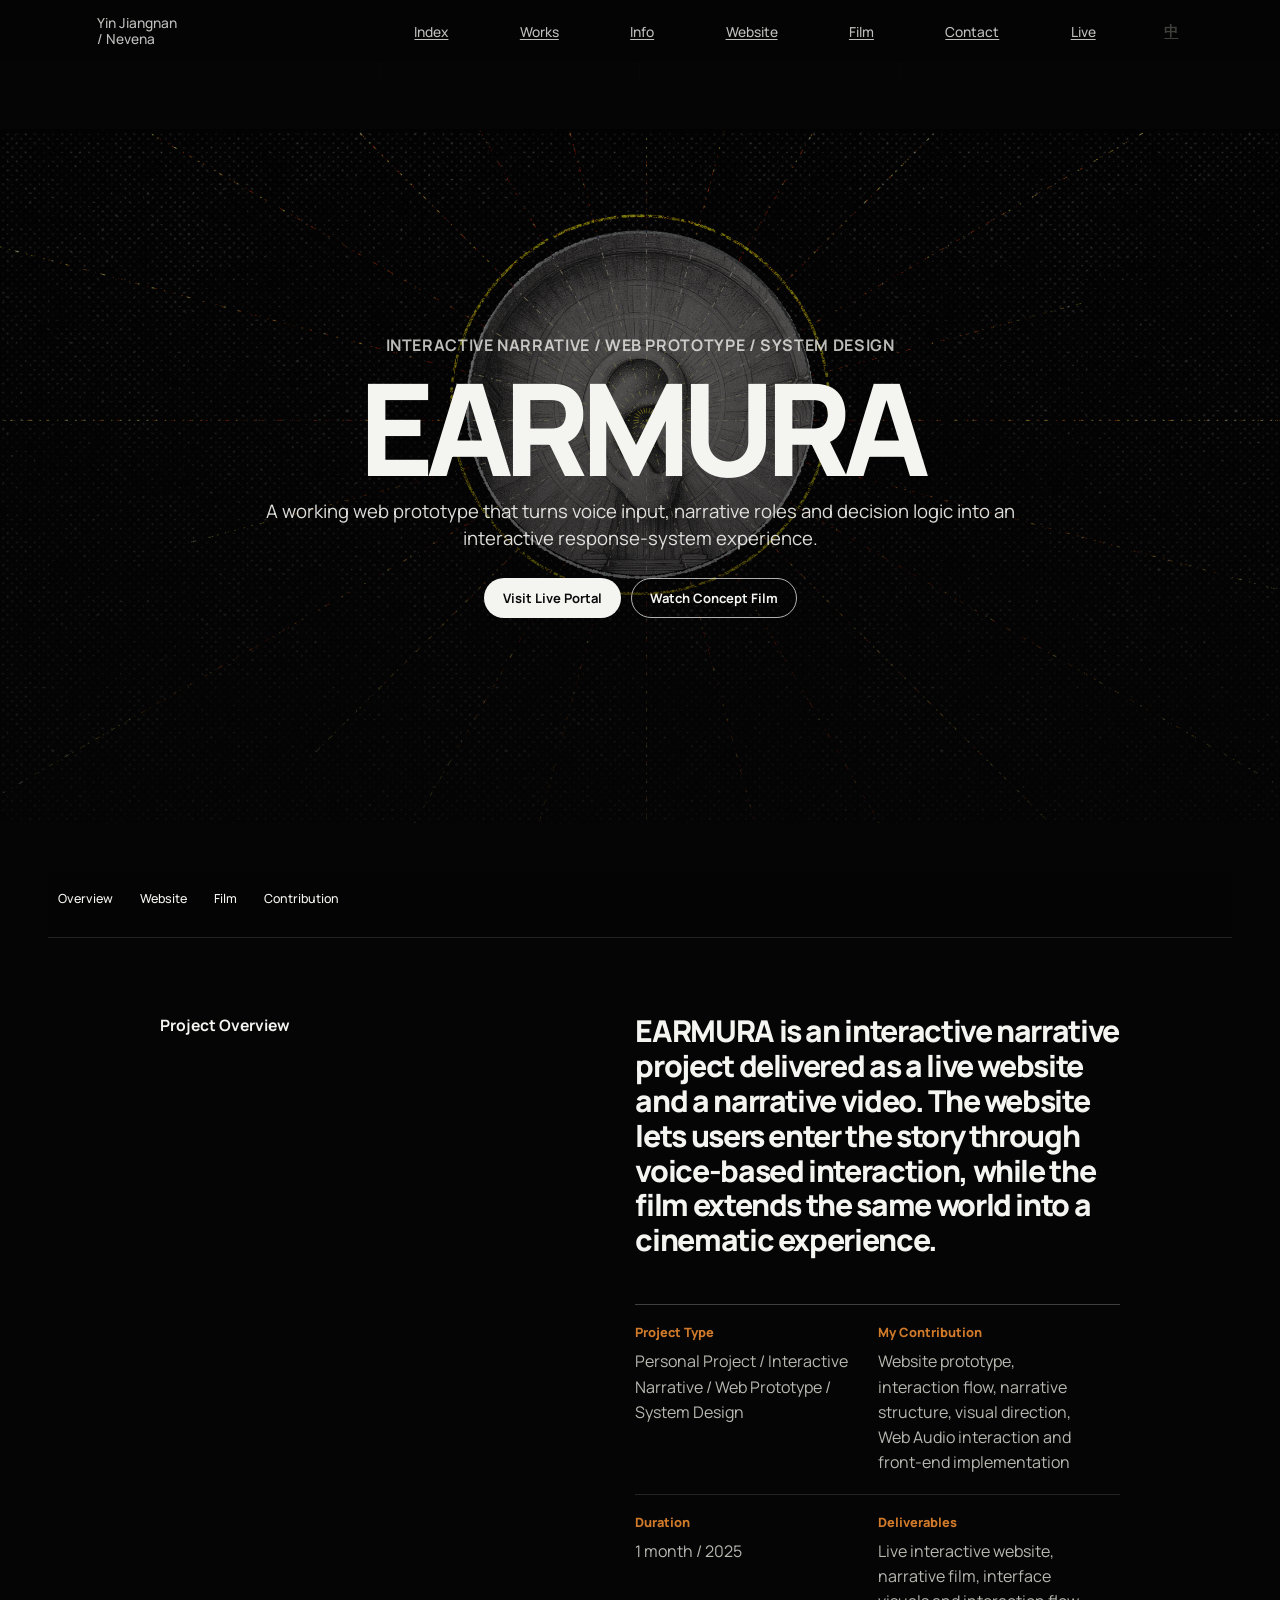
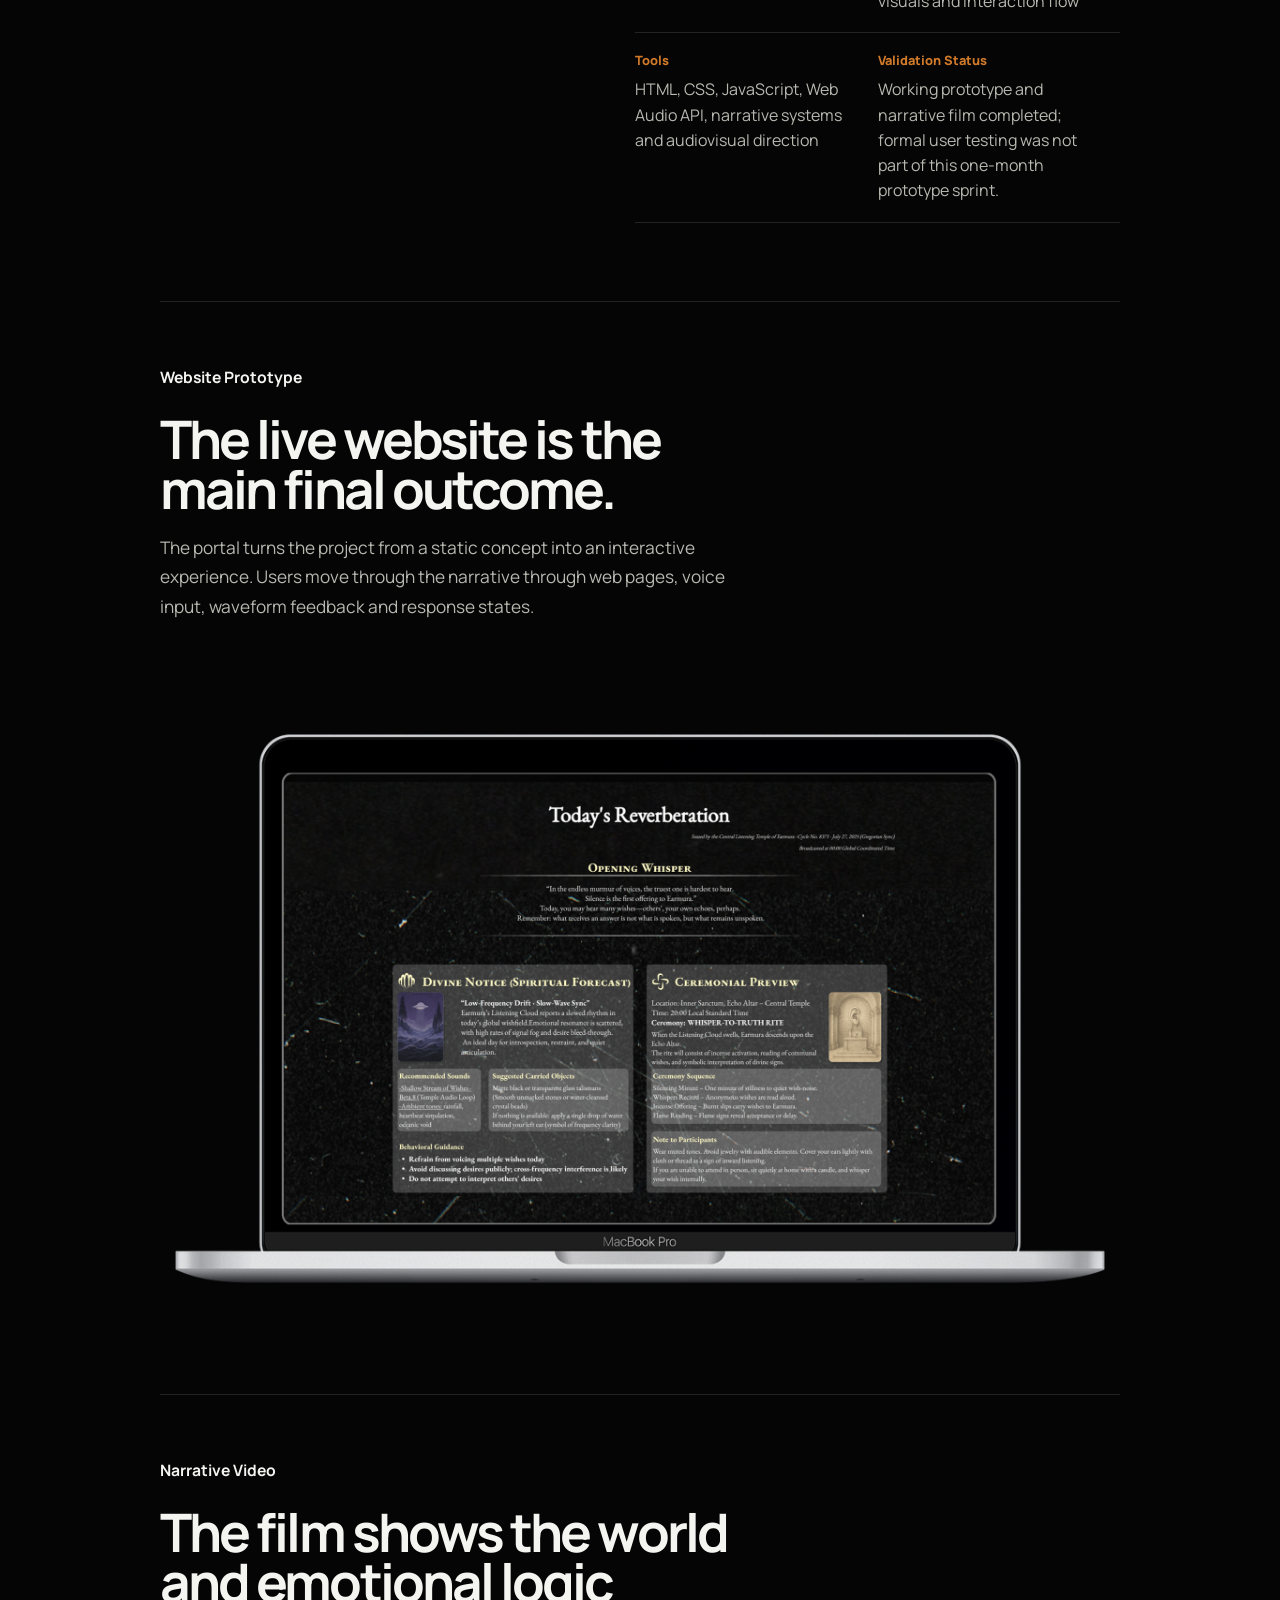
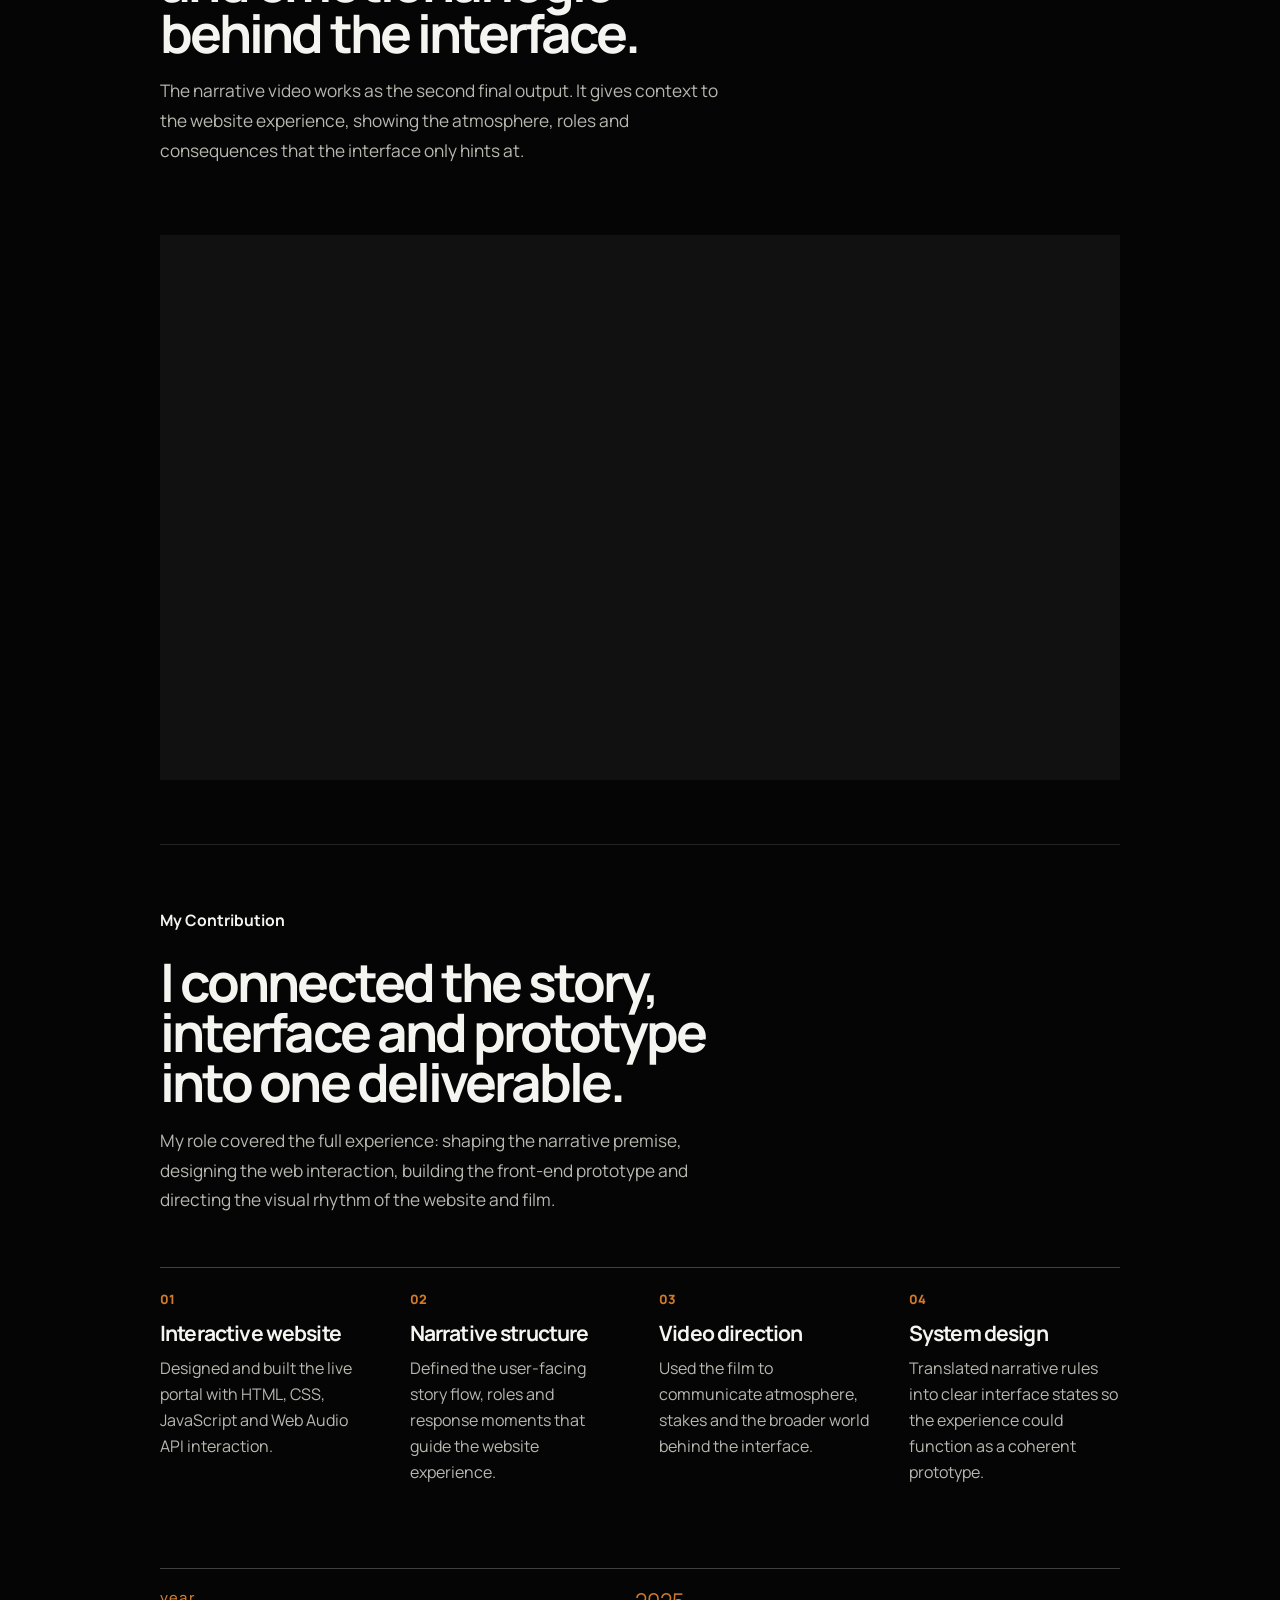
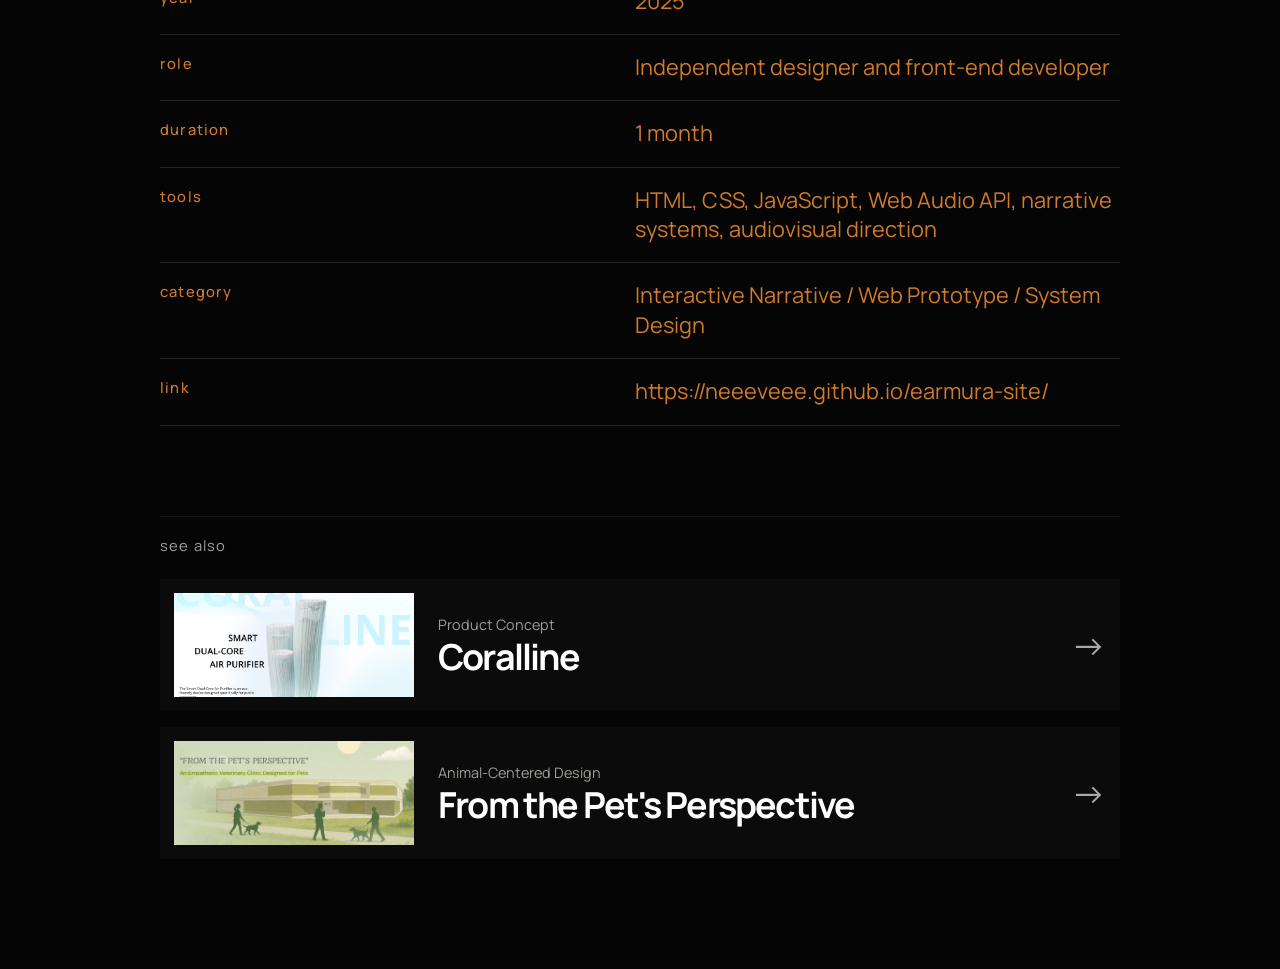
==== commit a521d801: "language trasition" ====
--- a/project-earmura.html
+++ b/project-earmura.html
@@ -210,6 +210,7 @@
     </section>
   </main>
 
+  <script src="translations.js"></script>
   <script src="script.js"></script>
 </body>
 </html>
--- a/styles.css
+++ b/styles.css
@@ -54,7 +54,7 @@
   right: 0;
   z-index: 65;
   display: grid;
-  grid-template-columns: auto minmax(0, 1fr);
+  grid-template-columns: auto minmax(0, 1fr) auto;
   align-items: center;
   min-height: 62px;
   width: 100%;
@@ -64,6 +64,42 @@
   transition: background 0.25s ease, box-shadow 0.25s ease, backdrop-filter 0.25s ease;
 }
 
+.language-toggle {
+  align-self: center;
+  justify-self: end;
+  min-width: 24px;
+  min-height: 28px;
+  margin-inline-start: clamp(18px, 2.2vw, 34px);
+  padding: 0;
+  border: 0;
+  border-radius: 0;
+  background: transparent;
+  color: #3f3f3c;
+  font: inherit;
+  font-size: 0.86rem;
+  font-weight: 600;
+  line-height: 1;
+  text-decoration: underline;
+  text-underline-offset: 2px;
+  cursor: pointer;
+}
+
+.language-toggle:hover,
+.language-toggle:focus-visible {
+  color: #111111;
+  text-decoration-thickness: 2px;
+}
+
+.language-toggle:focus-visible {
+  outline: 2px solid currentColor;
+  outline-offset: 5px;
+}
+
+.detail-floating-nav .language-toggle {
+  grid-column: auto;
+  margin-inline-start: 0;
+}
+
 .site-nav.is-scrolled {
   background: rgba(247, 247, 247, 0.78);
   backdrop-filter: blur(16px);
@@ -82,9 +118,9 @@
 .floating-nav {
   justify-self: end;
   display: grid;
-  grid-template-columns: repeat(4, auto);
+  grid-template-columns: repeat(3, auto);
   align-items: center;
-  width: min(430px, 42vw);
+  width: auto;
   gap: clamp(18px, 3vw, 38px);
   background: transparent;
 }
@@ -156,7 +192,7 @@
   display: flex;
   align-items: flex-start;
   justify-content: center;
-  width: min(890px, 92vw);
+  width: min(1040px, 94vw);
   height: min(58vh, 500px);
   margin-top: 28px;
   padding-top: 0;
@@ -166,7 +202,7 @@
 .curtain-item {
   --angle: 0deg;
   position: relative;
-  width: clamp(7px, 1.32vw, 19px);
+  width: clamp(9px, 1.58vw, 24px);
   height: var(--drop);
   transform: rotate(var(--angle));
   transform-origin: 50% 0;
@@ -174,7 +210,7 @@
 }
 
 .curtain-gap {
-  flex: 0 0 clamp(5px, 0.9vw, 13px);
+  flex: 0 0 clamp(10px, 1.6vw, 24px);
 }
 
 .curtain-thread {
@@ -596,6 +632,7 @@
   display: grid;
   grid-template-columns: 0.48fr 0.52fr;
   gap: 28px;
+  width: min(calc(100vw - clamp(160px, 18vw, 280px)), 1080px);
   padding: 120px 0 120px;
 }
 
@@ -656,9 +693,15 @@
 }
 
 .detail-floating-nav {
+  grid-template-columns: repeat(5, auto);
+  justify-content: end;
   width: min(1120px, calc(100% - 520px));
   margin: 0 auto;
   padding-top: 18px;
+}
+
+.detail-page-dark .detail-floating-nav .language-toggle {
+  color: #f4f4f1;
 }
 
 .detail-page-dark main {
@@ -1560,7 +1603,7 @@
 }
 
 .bee-cue-main-nav {
-  grid-template-columns: repeat(6, auto);
+  grid-template-columns: repeat(5, auto);
   width: min(640px, 50vw);
   gap: clamp(28px, 3.6vw, 58px);
 }
@@ -1632,16 +1675,15 @@
 .bee-cue-anchor-nav {
   position: sticky;
   top: 62px;
-  z-index: 20;
+  z-index: 30;
   display: flex;
   width: min(1480px, calc(100% - 96px));
   gap: 7px;
-  min-height: 65px;
-  margin-bottom: 0;
-  padding: 12px 0 23px;
+  min-height: 44px;
+  padding: 8px 0 10px;
   overflow-x: auto;
   border-bottom: 1px solid var(--bee-line);
-  background: rgba(247, 247, 247, 0.84);
+  background: rgba(247, 247, 247, 0.88);
   backdrop-filter: blur(14px);
   scrollbar-width: none;
 }
@@ -1652,13 +1694,10 @@
 
 .bee-cue-anchor-nav a {
   flex: 0 0 auto;
-  min-height: 30px;
-  padding: 0 10px;
-  border-color: var(--bee-line);
+  padding: 7px 10px;
   border-radius: 999px;
   color: var(--bee-text);
-  font-size: 12.48px;
-  line-height: 1;
+  font-size: 12.5px;
 }
 
 .bee-cue-hero {
@@ -1800,6 +1839,10 @@
   align-items: start;
 }
 
+.bee-cue-page .detail-intro-grid__inner {
+  grid-template-columns: minmax(220px, 320px) minmax(0, 1fr);
+}
+
 .bee-cue-page .section__header {
   grid-template-columns: 1fr;
 }
@@ -2425,30 +2468,42 @@
 }
 
 @media (max-width: 768px) {
+  .bee-cue-site-nav > .language-toggle,
+  .pets-site-nav > .language-toggle,
+  .coralline-site-nav > .language-toggle,
+  .earmura-site-nav > .language-toggle {
+    grid-column: 2;
+    grid-row: 1;
+  }
+
   .bee-cue-page {
     --bee-shell: min(100% - 32px, 680px);
   }
 
   .bee-cue-site-nav {
     display: grid;
-    grid-template-columns: 1fr;
+    grid-template-columns: 1fr auto;
     gap: 10px;
     align-items: start;
     padding: 10px 16px;
   }
 
   .bee-cue-main-nav {
-    grid-template-columns: repeat(6, auto);
+    grid-column: 1 / -1;
+    grid-template-columns: repeat(5, auto);
     justify-content: start;
     width: 100%;
     gap: 14px;
     overflow-x: auto;
   }
 
+  .bee-cue-page main {
+    padding-top: 96px;
+  }
+
   .bee-cue-anchor-nav {
     width: min(100% - 32px, 680px);
-    flex-wrap: wrap;
-    overflow: visible;
+    overflow-x: auto;
   }
 
   .bee-cue-page .bee-cue-hero__inner,
@@ -2564,8 +2619,8 @@
   .bee-cue-anchor-nav {
     width: min(100% - 24px, 390px);
     top: 58px;
-    min-height: 52px;
-    padding: 10px 0 12px;
+    min-height: 42px;
+    padding: 8px 0 9px;
   }
 
   .bee-cue-hero-copy h1 {
@@ -2833,7 +2888,7 @@
 }
 
 #research .bee-cue-research-card-field {
-  margin-right: 9%;
+  margin-right: max(0px, calc((100% - var(--bee-shell)) / 2 - 90px));
 }
 
 #research .bee-cue-research-copy span {
@@ -2879,7 +2934,7 @@
   }
 
   #research .bee-cue-research-card-field {
-    margin-right: 9%;
+    margin-right: max(0px, calc((100% - var(--bee-shell)) / 2 - 60px));
   }
 }
 
@@ -2924,6 +2979,10 @@
   padding-bottom: clamp(80px, 8vw, 128px);
 }
 
+#research .section__header {
+  padding-left: 12%;
+}
+
 #research .case-study-copy h2,
 #research .case-study-copy p {
   max-width: 760px;
@@ -2952,6 +3011,10 @@
   #research.case-study-section {
     padding-top: 36px;
     padding-bottom: 40px;
+  }
+
+  #research .section__header {
+    padding-left: 0;
   }
 
   #research .bee-cue-research-card,
@@ -3268,8 +3331,8 @@
 }
 
 #goal .bee-cue-goal-visual-grid {
-  width: min(100%, 1180px);
-  margin: clamp(58px, 6.1vw, 88px) auto 0;
+  width: min(80%, 944px);
+  margin: clamp(32px, 3.8vw, 54px) auto 0;
   grid-template-columns: repeat(3, minmax(0, 1fr));
   align-items: stretch;
 }
@@ -3281,7 +3344,7 @@
   align-items: center;
   justify-content: flex-start;
   text-align: center;
-  padding: clamp(26px, 2.8vw, 40px) clamp(20px, 2.4vw, 34px) 0;
+  padding: clamp(21px, 2.24vw, 32px) clamp(16px, 1.92vw, 27px) 0;
 }
 
 #goal .bee-cue-goal-visual-grid article:not(:last-child) {
@@ -3289,9 +3352,9 @@
 }
 
 #goal .bee-cue-goal-media {
-  width: min(100%, 220px);
+  width: min(100%, 176px);
   aspect-ratio: 1;
-  margin: 0 auto clamp(18px, 1.8vw, 24px);
+  margin: 0 auto clamp(14px, 1.44vw, 19px);
   background: transparent;
 }
 
@@ -3303,9 +3366,9 @@
 
 #goal .bee-cue-goal-visual-grid strong {
   display: block;
-  max-width: 280px;
+  max-width: 224px;
   margin: 0 auto;
-  font-size: clamp(24px, 2.35vw, 34px);
+  font-size: clamp(19px, 1.88vw, 27px);
   line-height: 0.98;
   letter-spacing: -0.04em;
   text-align: center;
@@ -3314,22 +3377,22 @@
 
 @media (max-width: 1024px) {
   #goal .bee-cue-goal-visual-grid {
-    width: min(100%, 980px);
-    margin-top: 68px;
+    width: min(80%, 784px);
+    margin-top: 42px;
   }
 
   #goal .bee-cue-goal-visual-grid article {
-    padding-inline: 22px;
+    padding-inline: 18px;
   }
 
   #goal .bee-cue-goal-media {
-    width: min(100%, 188px);
-    margin-bottom: 18px;
+    width: min(100%, 150px);
+    margin-bottom: 14px;
   }
 
   #goal .bee-cue-goal-visual-grid strong {
-    max-width: 240px;
-    font-size: clamp(21px, 2.8vw, 29px);
+    max-width: 192px;
+    font-size: clamp(17px, 2.24vw, 23px);
   }
 }
 
@@ -3386,15 +3449,15 @@
 /* Bee Cue — keep Design Decisions in three columns on mobile */
 @media (max-width: 768px) {
   #goal .bee-cue-goal-visual-grid {
-    width: 100%;
+    width: 86%;
     grid-template-columns: repeat(3, minmax(0, 1fr));
     gap: 0;
-    margin-top: clamp(34px, 7vw, 52px);
+    margin-top: clamp(24px, 5vw, 38px);
   }
 
   #goal .bee-cue-goal-visual-grid article {
     min-width: 0;
-    padding: clamp(16px, 3.5vw, 24px) clamp(8px, 2vw, 14px) 0;
+    padding: clamp(13px, 2.8vw, 19px) clamp(6px, 1.6vw, 11px) 0;
   }
 
   #goal .bee-cue-goal-visual-grid article:not(:last-child) {
@@ -3403,13 +3466,13 @@
   }
 
   #goal .bee-cue-goal-media {
-    width: clamp(72px, 18vw, 132px);
-    margin-bottom: clamp(10px, 2vw, 14px);
+    width: clamp(58px, 14.4vw, 106px);
+    margin-bottom: clamp(8px, 1.6vw, 11px);
   }
 
   #goal .bee-cue-goal-visual-grid strong {
     max-width: 100%;
-    font-size: clamp(11px, 2.8vw, 18px);
+    font-size: clamp(9px, 2.24vw, 14px);
     line-height: 1.06;
     letter-spacing: -0.035em;
     overflow-wrap: anywhere;
@@ -3419,22 +3482,22 @@
 
 @media (max-width: 430px) {
   #goal .bee-cue-goal-visual-grid {
-    width: 100%;
+    width: 92%;
     grid-template-columns: repeat(3, minmax(0, 1fr));
-    margin-top: 34px;
+    margin-top: 24px;
   }
 
   #goal .bee-cue-goal-visual-grid article {
-    padding: 16px 6px 0;
+    padding: 13px 5px 0;
   }
 
   #goal .bee-cue-goal-media {
-    width: clamp(62px, 20vw, 86px);
-    margin-bottom: 10px;
+    width: clamp(50px, 16vw, 69px);
+    margin-bottom: 8px;
   }
 
   #goal .bee-cue-goal-visual-grid strong {
-    font-size: clamp(10px, 3.1vw, 13px);
+    font-size: clamp(8px, 2.48vw, 10px);
     line-height: 1.08;
   }
 }
@@ -3445,11 +3508,11 @@
   }
 
   #goal .bee-cue-goal-media {
-    width: clamp(54px, 19vw, 72px);
+    width: clamp(43px, 15.2vw, 58px);
   }
 
   #goal .bee-cue-goal-visual-grid strong {
-    font-size: clamp(9px, 3vw, 11px);
+    font-size: clamp(7px, 2.4vw, 9px);
   }
 }
 
@@ -3886,6 +3949,7 @@
 }
 
 #evaluation .bee-cue-evaluation-media {
+  margin-top: clamp(104px, 8.2vw, 132px);
   overflow: visible;
   background: transparent;
 }
@@ -4011,6 +4075,10 @@
   #evaluation .bee-cue-evaluation-grid {
     gap: 36px;
     margin-top: 38px;
+  }
+
+  #evaluation .bee-cue-evaluation-media {
+    margin-top: 0;
   }
 
   #evaluation .bee-cue-evaluation-findings article {
@@ -4173,7 +4241,7 @@
   z-index: 0;
   margin: 0;
   overflow: hidden;
-  background: var(--pets-surface);
+  background: transparent;
 }
 
 .pets-hero__media::after {
@@ -4397,7 +4465,7 @@
   display: block;
   margin: 0;
   overflow: hidden;
-  background: var(--pets-paper);
+  background: transparent;
 }
 
 .pets-wide-media img,
@@ -4408,7 +4476,7 @@
 }
 
 .pets-wide-media--dark {
-  background: #30322f;
+  background: transparent;
 }
 
 .pets-wide-media--dark img {
@@ -4449,7 +4517,7 @@
 }
 
 .pets-media--light {
-  background: #f7f6ef;
+  background: transparent;
 }
 
 .pets-outcome-grid {
@@ -4670,7 +4738,7 @@
 .pets-detail-gallery figure {
   display: grid;
   grid-template-rows: auto auto;
-  background: #161816;
+  background: transparent;
 }
 
 .pets-detail-gallery img {
@@ -4680,7 +4748,7 @@
 
 .pets-detail-gallery figcaption {
   padding: 15px 18px 18px;
-  background: var(--pets-paper);
+  background: transparent;
   color: var(--pets-muted);
   font-size: 14px;
   line-height: 1.55;
@@ -4739,13 +4807,13 @@
   align-items: center;
   min-height: 132px;
   padding: 14px;
-  background: rgba(251, 248, 235, 0.55);
+  background: transparent;
   transition: transform 0.25s ease, background 0.25s ease;
 }
 
 .pets-see-also-list a:hover {
   transform: translateY(-2px);
-  background: var(--pets-paper);
+  background: transparent;
 }
 
 .pets-see-also-list img {
@@ -4826,13 +4894,14 @@
 
   .pets-site-nav {
     display: grid;
-    grid-template-columns: 1fr;
+    grid-template-columns: 1fr auto;
     gap: 10px;
     align-items: start;
     padding: 10px 16px;
   }
 
   .pets-main-nav {
+    grid-column: 1 / -1;
     grid-template-columns: repeat(5, auto);
     justify-content: start;
     width: 100%;
@@ -5784,13 +5853,14 @@
   }
 
   .coralline-site-nav {
-    grid-template-columns: 1fr;
+    grid-template-columns: 1fr auto;
     gap: 10px;
     align-items: start;
     padding: 10px 16px;
   }
 
   .coralline-main-nav {
+    grid-column: 1 / -1;
     grid-template-columns: repeat(5, auto);
     justify-content: start;
     justify-self: start;
@@ -6667,13 +6737,14 @@
   }
 
   .earmura-site-nav {
-    grid-template-columns: 1fr;
+    grid-template-columns: 1fr auto;
     gap: 10px;
     align-items: start;
     padding: 10px 16px;
   }
 
   .earmura-main-nav {
+    grid-column: 1 / -1;
     grid-template-columns: repeat(3, auto);
     justify-content: start;
     justify-self: start;
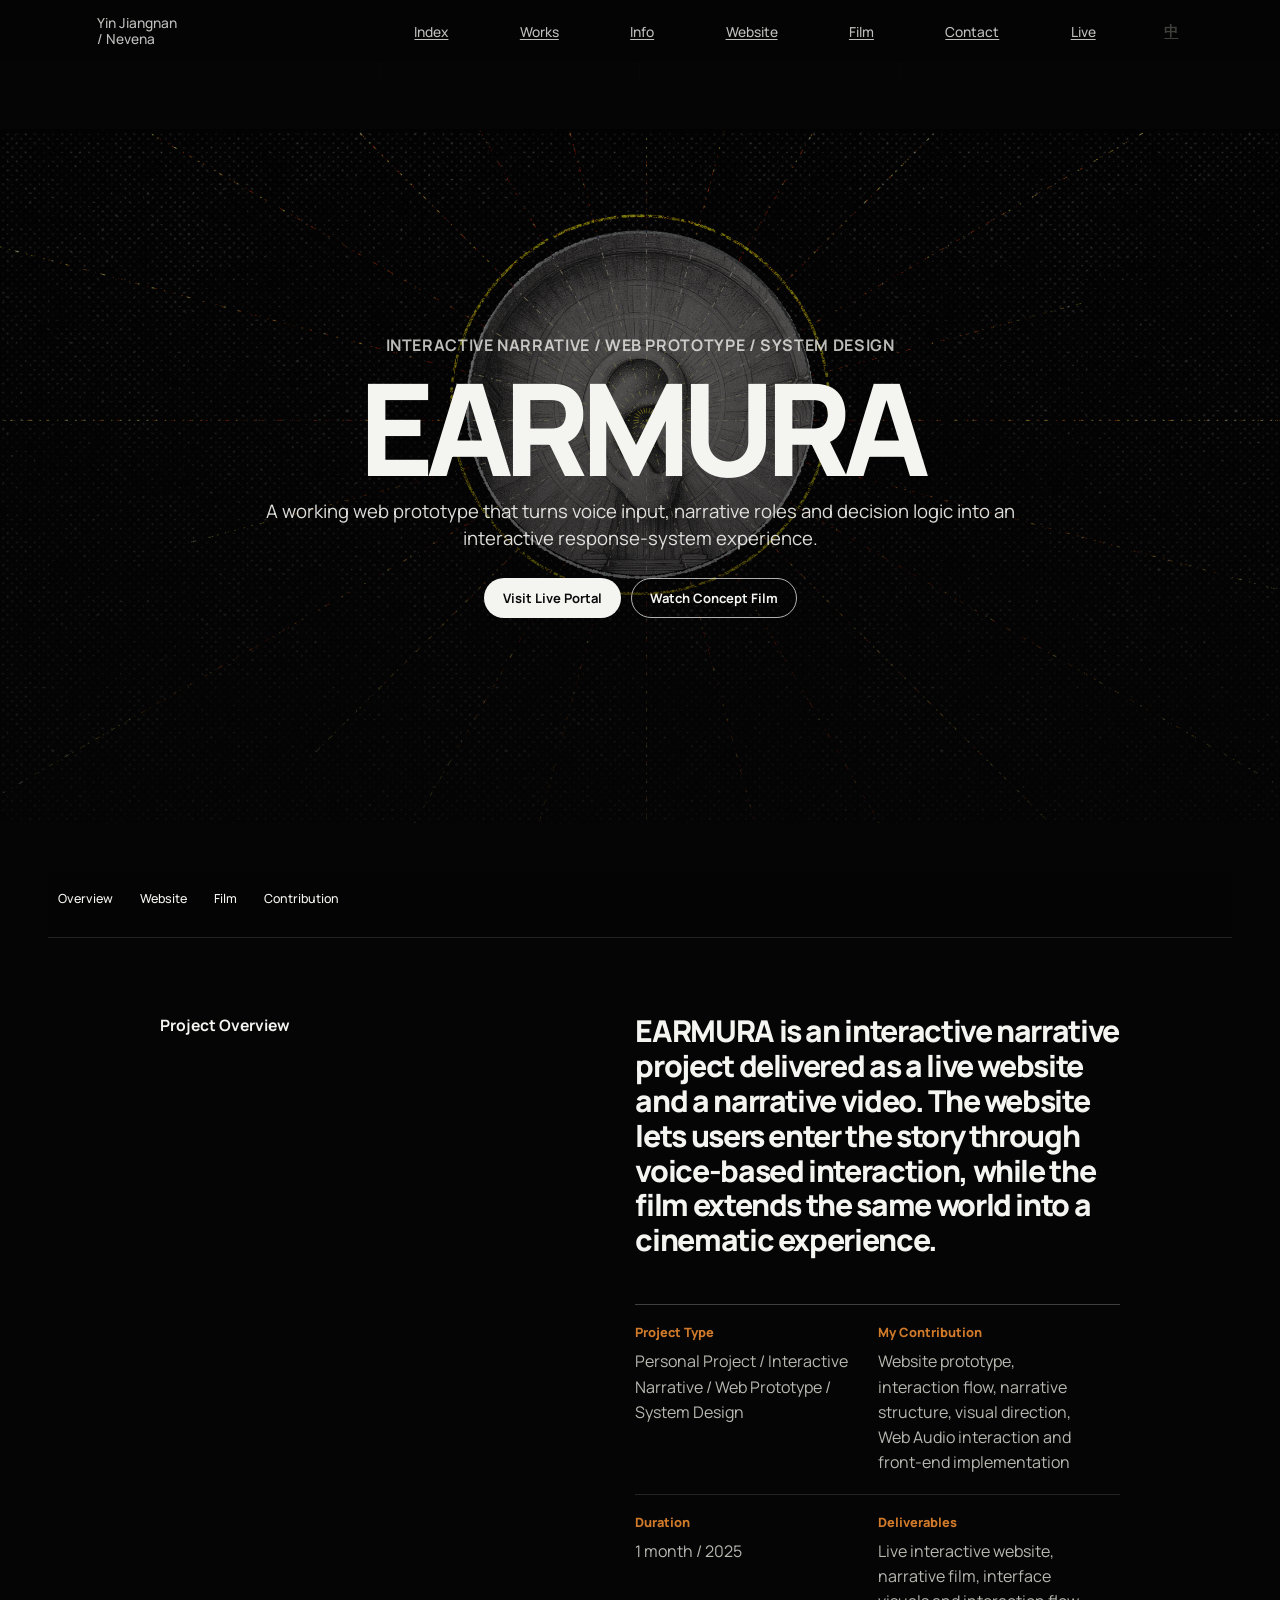
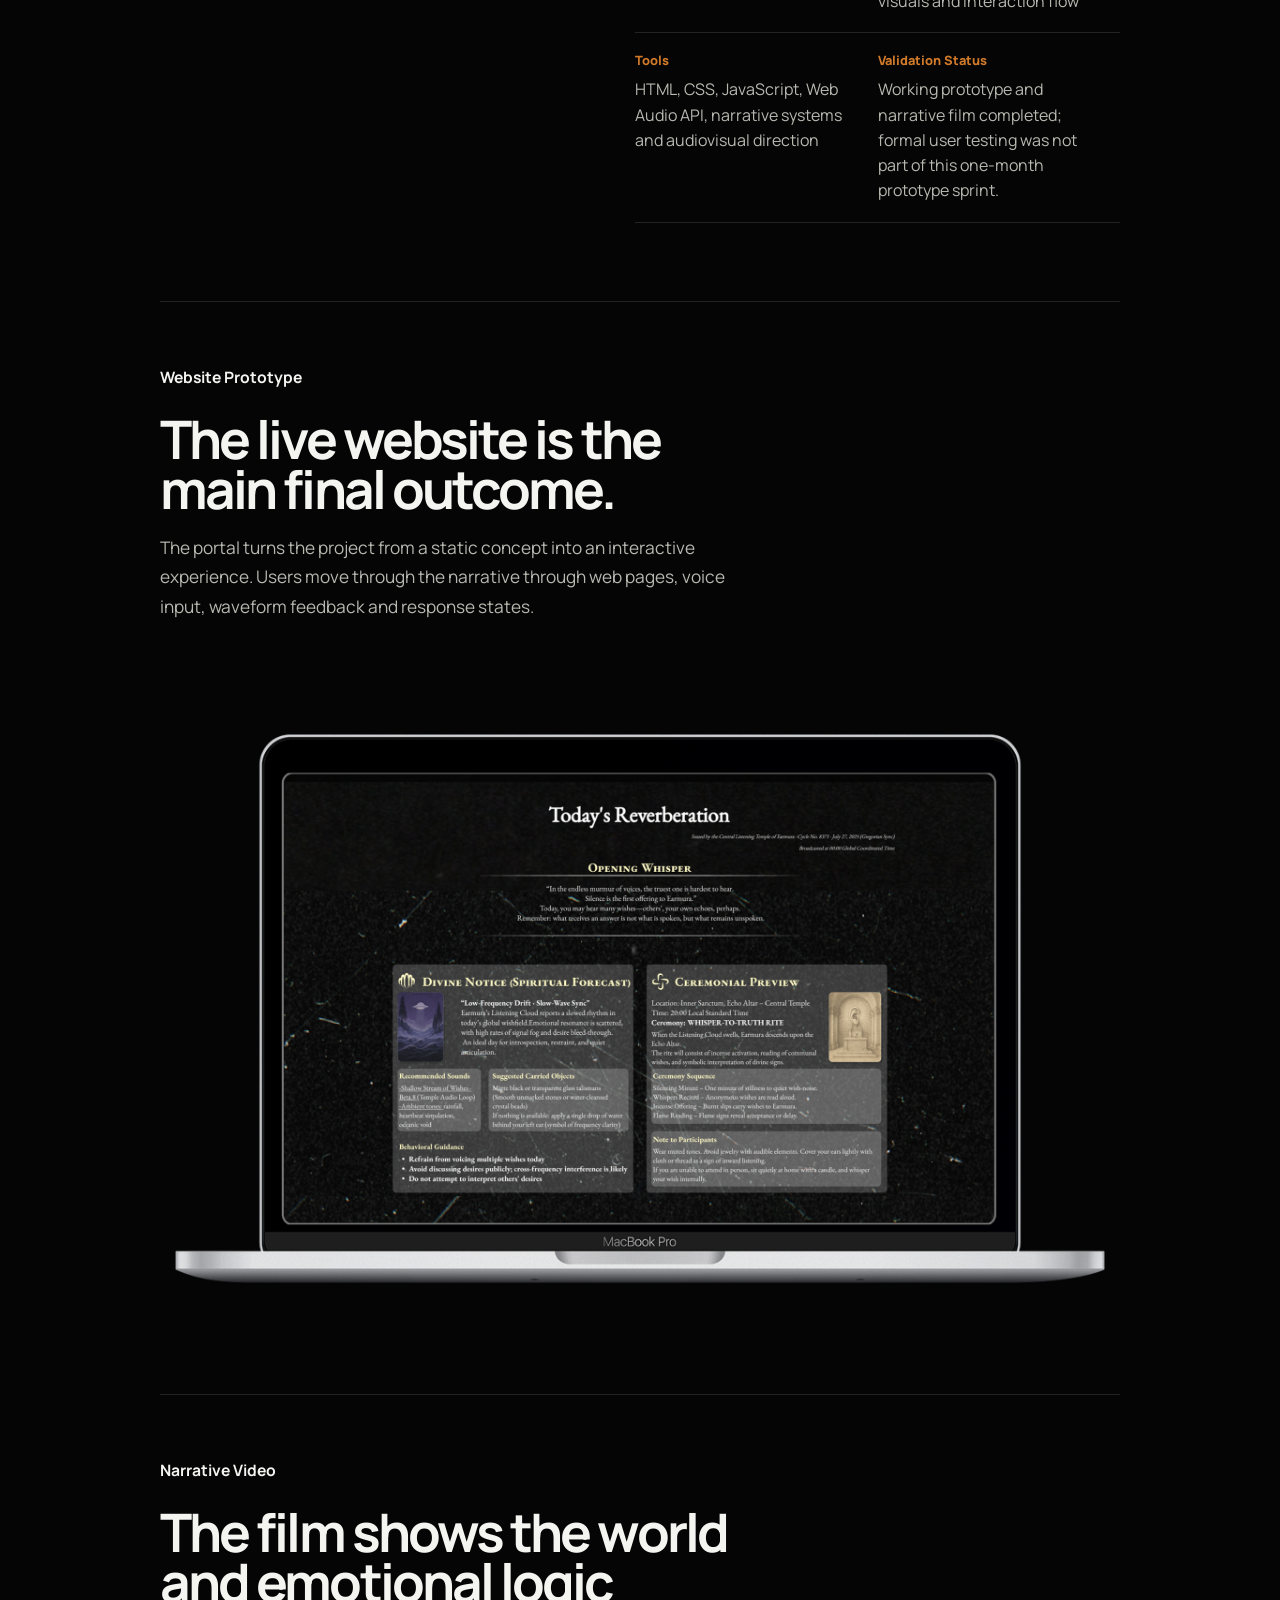
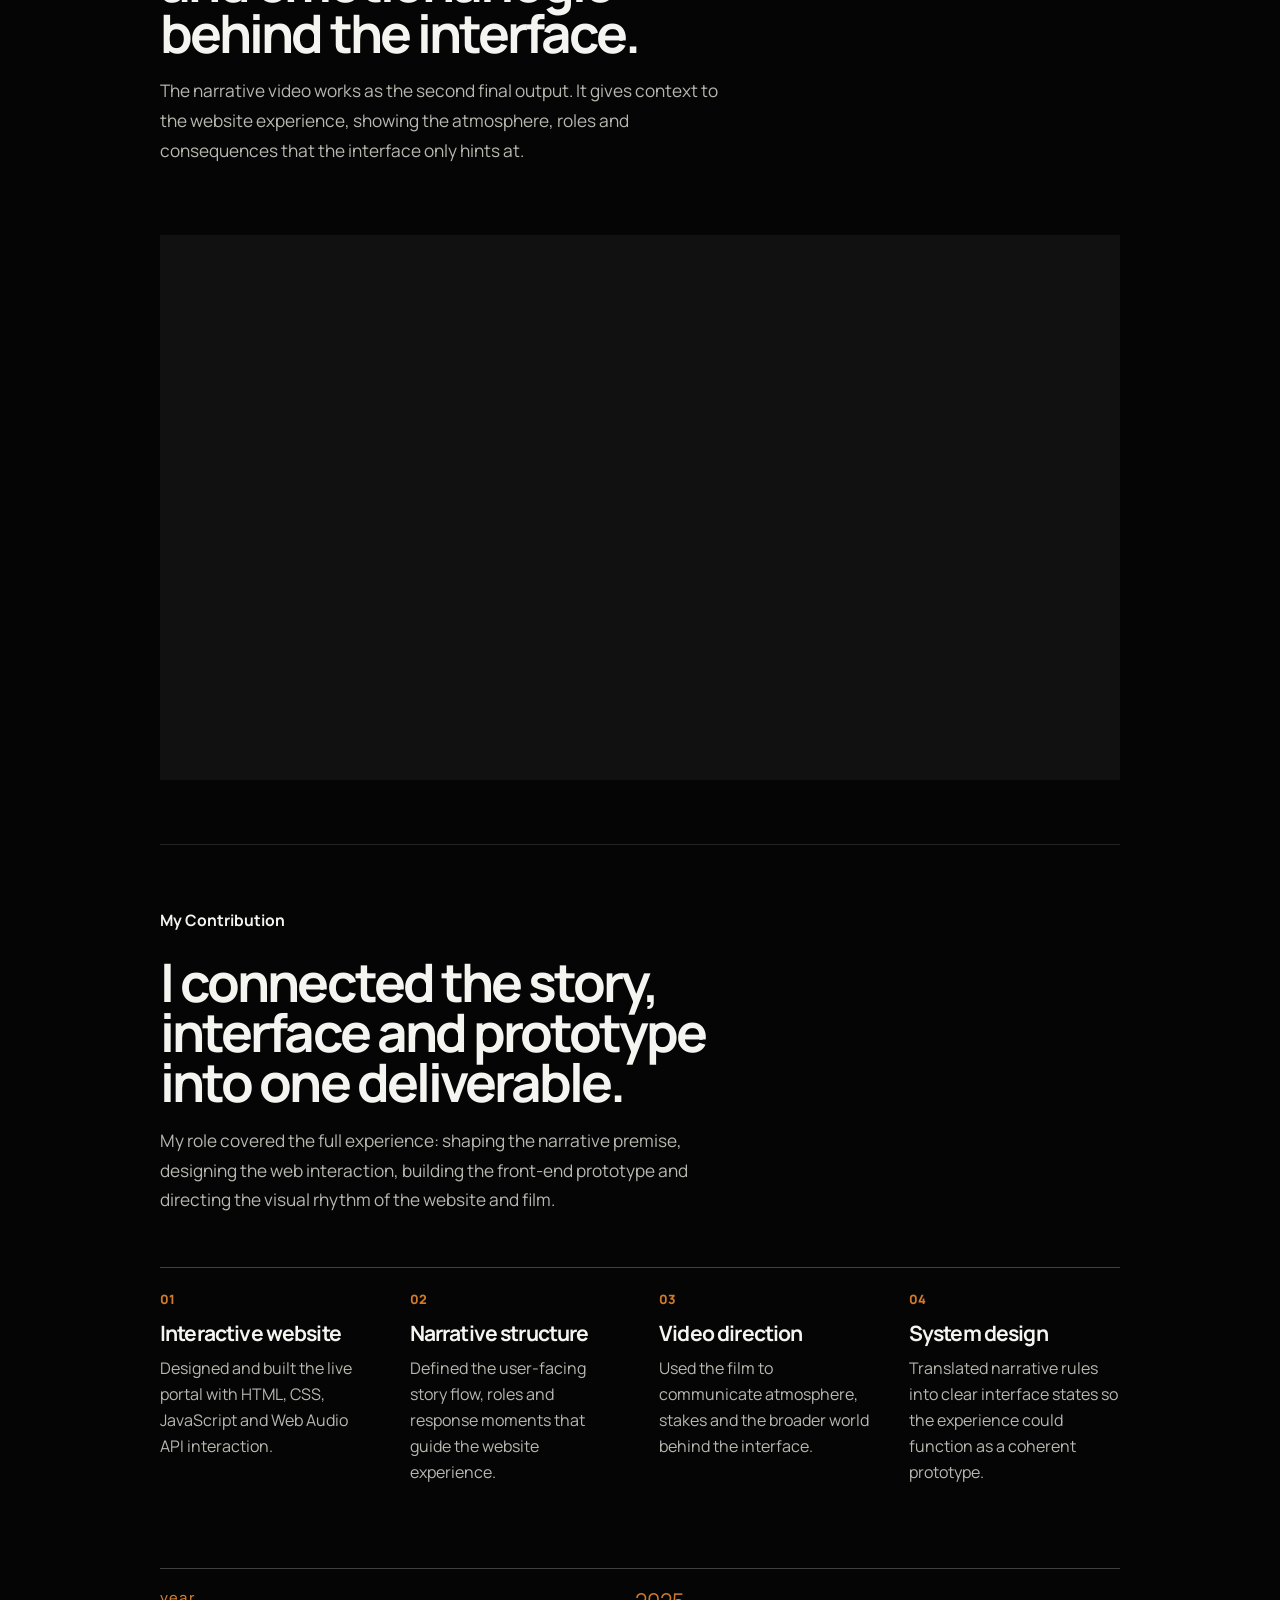
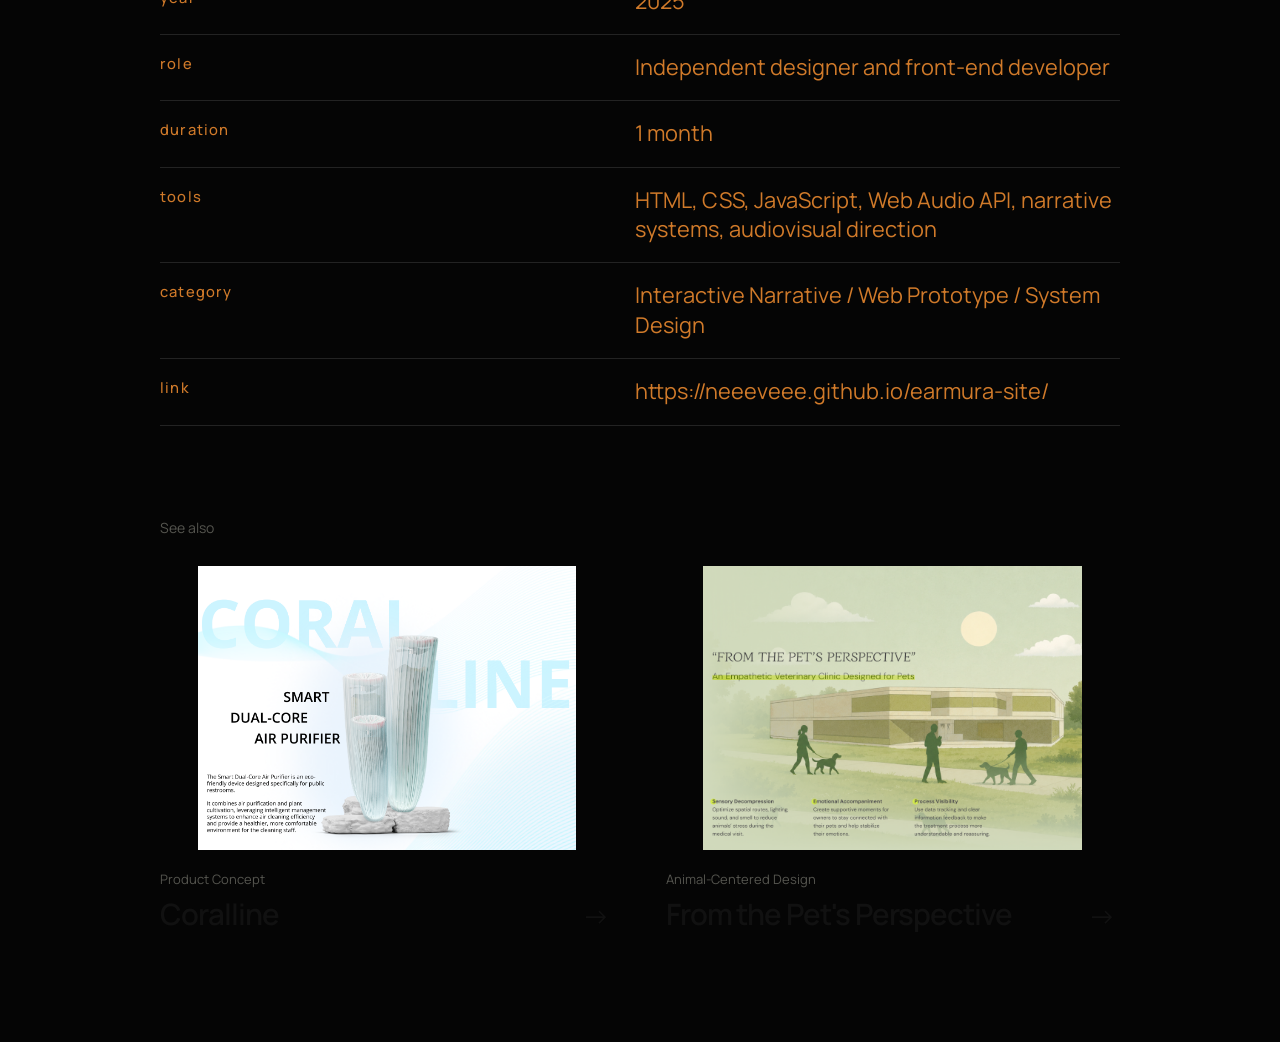
==== commit b3e91044: "Redesign related project links across all case studies" ====
--- a/project-earmura.html
+++ b/project-earmura.html
@@ -8,7 +8,7 @@
   <link rel="preconnect" href="https://fonts.googleapis.com">
   <link rel="preconnect" href="https://fonts.gstatic.com" crossorigin>
   <link href="https://fonts.googleapis.com/css2?family=Manrope:wght@400;500;600;700;800&display=swap" rel="stylesheet">
-  <link rel="stylesheet" href="styles.css">
+  <link rel="stylesheet" href="styles.css?v=20261105-related">
 </head>
 <body class="landing-dark detail-page-dark earmura-page">
   <div class="progress-bar" aria-hidden="true"></div>
@@ -185,7 +185,7 @@
       </div>
     </section>
 
-    <section class="detail-see-also reveal">
+    <section class="detail-see-also related-work reveal">
       <div class="detail-see-also-header">
         <span>See also</span>
       </div>
@@ -211,6 +211,6 @@
   </main>
 
   <script src="translations.js"></script>
-  <script src="script.js"></script>
+  <script src="script.js?v=20260929-nav2"></script>
 </body>
 </html>
--- a/styles.css
+++ b/styles.css
@@ -6813,3 +6813,316 @@
     font-size: clamp(2rem, 10vw, 3.1rem);
   }
 }
+
+/* Bee Cue — September Figma revision. */
+.bee-cue-page { --bee-page-bg: #fff; }
+.bee-cue-site-nav { background: rgba(255,255,255,.94); }
+.bee-cue-page .bee-cue-hero__inner { min-height: 745px; }
+.bee-cue-hero-copy h1 { margin-top: 94px; }
+.bee-cue-hero-copy h2 { max-width: 526px; }
+.bee-cue-hero-copy > p:not(.eyebrow) { max-width: 439px; }
+.bee-cue-anchor-nav { position: sticky; top: var(--bee-nav-height, 62px); background: #fff; }
+.bee-cue-page .case-study-section { border-top: 0; padding-bottom: 68px; }
+.bee-cue-page .case-study-section > .section__inner { padding-top: 0; }
+.bee-cue-page .bee-cue-section-body-plain { grid-template-columns: minmax(0, 930px); }
+.bee-cue-page #design .case-study-copy { max-width: 612px; }
+.bee-cue-page #evaluation .bee-cue-evaluation-media { margin-top: 0; }
+.bee-cue-page #evaluation .bee-cue-evaluation-grid { align-items: center; }
+.bee-cue-page #research .section__inner { width: var(--bee-shell); }
+.bee-cue-page #research .section__header { padding-left: 0; }
+.bee-cue-page #research .case-study-copy h2, .bee-cue-page #research .case-study-copy p { max-width: 930px; }
+.bee-cue-page section[id] { scroll-margin-top: 100px; }
+.bee-cue-page #research .case-study-copy h2 { font-size: 58.05px; }
+.bee-cue-page #research .case-study-copy p { font-size: 20.48px; font-weight: 400; line-height: 1.72; }
+.bee-cue-product-link { display: block; position: relative; margin: 40px auto 0; padding: 40px 24px; }
+.bee-cue-product-link img { display: block; width: 100%; height: auto; transition: transform .25s ease; }
+.bee-cue-product-link span { position: absolute; right: 24px; bottom: 14px; font-size: 13px; color: var(--bee-text); text-decoration: underline; }
+.bee-cue-product-link:hover img { transform: translateY(-5px); }
+.bee-cue-product-link:active img { transform: scale(.985); }
+.bee-cue-product-link:focus-visible { outline: 2px solid var(--bee-accent); outline-offset: 5px; }
+.bee-cue-demo-group { padding: 60px 0; width: min(100%, 958px); margin: auto; }
+.bee-cue-demo-copy { max-width: 666px; margin-bottom: 48px; }
+.bee-cue-demo-copy h3 { margin: 0 0 7px; font-size: 13px; line-height: 1.4; }
+.bee-cue-demo-copy p { margin: 0; font-size: 15px; line-height: 1.65; color: var(--bee-muted); }
+.bee-cue-demo-stage { display: flex; align-items: center; justify-content: center; gap: 50px; min-height: 436px; padding: 48px 68px; background: #f7f7f7; }
+.bee-cue-demo-stage figure { flex: 1; margin: 0; max-width: 604px; }
+.bee-cue-demo-video { display: block; width: 100%; aspect-ratio: 16/9; object-fit: contain; background: #eee; }
+.bee-cue-demo-stage figcaption { margin-top: 24px; text-align: center; font-size: 13px; }
+.bee-cue-research-cards { display: grid; grid-template-columns: repeat(3,minmax(0,1fr)); gap: 44px; padding: 70px; margin-top: 35px; align-items: center; }
+.bee-cue-research-cards article { padding: 16px; background: white; border: 1px solid #eee; border-radius: 16px; box-shadow: 10px 12px 22px rgba(0,0,0,.04); transform: rotate(-4deg); }
+.bee-cue-research-cards article:nth-child(2) { transform: rotate(4deg); }
+.bee-cue-research-cards article:nth-child(3) { transform: rotate(-3deg); }
+.bee-cue-research-cards span { font-size: 12px; }
+.bee-cue-research-cards h3 { margin: 14px 0 10px; font-size: 22px; letter-spacing: -.04em; }
+.bee-cue-research-cards p { margin: 0 0 18px; font-size: 13px; line-height: 1.3; color: var(--bee-muted); }
+.bee-cue-research-cards img { width: 100%; height: auto; }
+.bee-cue-needs-grid { display: grid; grid-template-columns: repeat(4,minmax(0,1fr)); gap: 34px; margin-top: 64px; }
+.bee-cue-needs-grid h3 { min-height: 42px; margin: 0 0 10px; font-size: 17px; line-height: 1.2; }
+.bee-cue-needs-grid > article > p { min-height: 36px; font-size: 11px; line-height: 1.45; color: var(--bee-muted); }
+.bee-cue-needs-grid img { display: block; width: 100%; height: 196px; object-fit: contain; margin: 10px 0 18px; }
+.bee-cue-needs-grid article > div { padding: 12px 13px; min-height: 104px; border: 1px dashed #292929; border-radius: 9px; font-size: 13px; line-height: 1.35; }
+.bee-cue-needs-grid article > div p { margin: 0; }
+.bee-cue-priorities { display: grid; gap: 20px; padding: 50px 11% 52px; }
+.bee-cue-priorities article { width: fit-content; max-width: 100%; padding: 13px 23px; background: #404040; border-radius: 8px; color: white; }
+.bee-cue-priorities article:nth-child(2) { justify-self: center; }
+.bee-cue-priorities article:nth-child(3) { justify-self: end; }
+.bee-cue-priorities h3 { color: #e4c25c; margin: 0 0 7px; font-size: 17px; }
+.bee-cue-priorities p { margin: 0; font-size: 13px; line-height: 1.3; }
+.bee-cue-practitioner-quotes { display: grid; align-content: space-around; gap: 28px; }
+.bee-cue-practitioner-quotes blockquote { margin: 0; padding: 12px 24px; color: var(--bee-accent); }
+.bee-cue-practitioner-quotes p { font-size: 18px; line-height: 1.62; }
+@media (max-width: 1200px) {
+  .bee-cue-page .bee-cue-hero__inner { min-height: 620px; }
+  .bee-cue-hero-copy h1 { margin-top: 50px; }
+  .bee-cue-hero-copy h2 { max-width: 440px; }
+  .bee-cue-hero-copy > p:not(.eyebrow) { max-width: 390px; }
+  .bee-cue-research-cards { padding: 45px 20px; gap: 25px; }
+  .bee-cue-demo-stage { min-height: 340px; padding: 36px; gap: 24px; }
+}
+@media (max-width: 760px) {
+  .bee-cue-page .bee-cue-hero__inner { min-height: 0; }
+  .bee-cue-hero-copy h1 { margin-top: 28px; }
+  .bee-cue-hero-copy h2, .bee-cue-hero-copy > p:not(.eyebrow) { max-width: 100%; }
+  .bee-cue-page #research .case-study-copy h2 { font-size: 36px; }
+  .bee-cue-page #research .case-study-copy p { font-size: 16px; }
+  .bee-cue-product-link { padding: 20px 0 40px; }
+  .bee-cue-demo-group { padding: 32px 0; }
+  .bee-cue-demo-copy { margin-bottom: 24px; }
+  .bee-cue-demo-stage { flex-direction: column; min-height: 0; padding: 22px 16px; gap: 30px; }
+  .bee-cue-demo-stage figure { width: 100%; }
+  .bee-cue-demo-stage figcaption { margin-top: 10px; }
+  .bee-cue-research-cards { grid-template-columns: 1fr; gap: 40px; padding: 30px 24px; }
+  .bee-cue-research-cards article { max-width: 330px; justify-self: center; }
+  .bee-cue-needs-grid { grid-template-columns: repeat(2,minmax(0,1fr)); gap: 28px 18px; margin-top: 36px; }
+  .bee-cue-needs-grid img { height: 150px; }
+  .bee-cue-needs-grid h3 { min-height: 62px; font-size: 16px; }
+  .bee-cue-needs-grid > article > p { min-height: 50px; }
+  .bee-cue-priorities { padding: 35px 0; }
+  .bee-cue-practitioner-quotes blockquote { padding: 0; }
+}
+@media (prefers-reduced-motion: reduce) {
+  .bee-cue-product-link img { transition: none; }
+}
+
+/* Research cards settle into their existing paper-like arrangement. */
+.bee-cue-research-cards article {
+  --card-angle: -4deg;
+  --card-delay: 0ms;
+  transform: rotate(var(--card-angle));
+  transition: transform 420ms cubic-bezier(.22, 1, .36, 1), box-shadow 420ms ease;
+}
+.bee-cue-research-cards article:nth-child(2) { --card-angle: 4deg; --card-delay: 120ms; }
+.bee-cue-research-cards article:nth-child(3) { --card-angle: -3deg; --card-delay: 240ms; }
+.bee-cue-research-cards article.is-arriving {
+  animation: bee-cue-card-arrive 850ms cubic-bezier(.22, 1, .36, 1) var(--card-delay) backwards;
+}
+@keyframes bee-cue-card-arrive {
+  from { opacity: .25; transform: translateY(32px) rotate(calc(var(--card-angle) * 1.8)) scale(.97); }
+  to { opacity: 1; transform: translateY(0) rotate(var(--card-angle)) scale(1); }
+}
+@media (hover: hover) and (pointer: fine) {
+  .bee-cue-research-cards article:hover {
+    transform: translateY(-10px) rotate(0deg);
+    box-shadow: 12px 22px 32px rgba(0, 0, 0, .08);
+  }
+}
+@media (prefers-reduced-motion: reduce) {
+  .bee-cue-research-cards article { transition: none; }
+  .bee-cue-research-cards article.is-arriving { animation: none; }
+  .bee-cue-research-cards article:hover { transform: rotate(var(--card-angle)); }
+}
+
+/* A continuous rule joins the four user-needs illustrations. */
+.bee-cue-needs-grid { --needs-column-gap: 34px; column-gap: var(--needs-column-gap); }
+.bee-cue-needs-grid article > div { position: relative; }
+.bee-cue-needs-grid article > div::before {
+  content: "";
+  position: absolute;
+  top: -19px;
+  left: -1px;
+  width: calc(100% + 2px + var(--needs-column-gap));
+  height: 1px;
+  background: #676767;
+}
+.bee-cue-needs-grid article:last-child > div::before { width: calc(100% + 2px); }
+@media (max-width: 760px) {
+  .bee-cue-needs-grid { --needs-column-gap: 18px; }
+  .bee-cue-needs-grid article:nth-child(even) > div::before { width: calc(100% + 2px); }
+}
+
+/* Practitioner quotations: inset italic copy and oversized quotation marks. */
+.bee-cue-practitioner-quotes { align-content: start; gap: 0; }
+.bee-cue-practitioner-quotes blockquote {
+  position: relative;
+  display: flex;
+  align-items: center;
+  min-height: 160px;
+  margin: 0;
+  padding: 48px 58px;
+  border-top: 1px solid #d6d6d6;
+  color: #955e23;
+}
+.bee-cue-practitioner-quotes blockquote:last-child { border-bottom: 1px solid #d6d6d6; }
+.bee-cue-practitioner-quotes p { margin: 0; font-size: 18px; line-height: 1.62; font-style: italic; font-weight: 500; letter-spacing: -.04em; }
+.bee-cue-quote-mark { position: absolute; font-size: 60px; font-weight: 800; font-style: italic; line-height: 1; }
+.bee-cue-quote-mark--open { top: 14px; left: 4px; }
+.bee-cue-quote-mark--close { bottom: 16px; right: 8px; }
+@media (max-width: 760px) {
+  .bee-cue-practitioner-quotes blockquote { min-height: 170px; padding: 44px 40px; }
+  .bee-cue-practitioner-quotes p { font-size: 16px; }
+  .bee-cue-quote-mark { font-size: 48px; }
+}
+
+/* Hero composition follows the complete 2118 × 729 reference artwork. */
+@media (min-width: 769px) {
+  .bee-cue-hero { position: relative; overflow: hidden; margin-bottom: 0; }
+  .bee-cue-page .bee-cue-hero__inner {
+    position: static;
+    width: 69.88%;
+    min-height: 0;
+    height: 34.42vw;
+    grid-template-columns: 43.24% minmax(0, 1fr);
+  }
+  .bee-cue-hero-media { inset: 0; width: 100%; height: 100%; transform: none; }
+  .bee-cue-hero-media img { object-fit: cover; object-position: center top; }
+  .bee-cue-hero-copy { padding: 1.9vw 0 0; }
+  .bee-cue-hero-copy .eyebrow { margin: 0; font-size: .614vw; line-height: 1.35; }
+  .bee-cue-hero-copy h1 { margin: 5.35vw 0 1.95vw; font-size: 5.95vw; line-height: .966; }
+  .bee-cue-hero-copy h2 { max-width: 24.83vw; margin: 0 0 1.3vw; font-size: 1.605vw; line-height: 1.12; }
+  .bee-cue-hero-copy > p:not(.eyebrow) { max-width: 20.73vw; font-size: .803vw; line-height: 1.7; }
+  .bee-cue-anchor-nav { width: 69.88%; }
+}
+@media (max-width: 768px) {
+  .bee-cue-hero-media { aspect-ratio: 2118 / 729; }
+}
+
+/* Keep the case-study rail below the responsive primary navigation. */
+.bee-cue-page .bee-cue-anchor-nav { top: var(--bee-nav-height, 62px); }
+.bee-cue-page section[id] { scroll-margin-top: calc(var(--bee-nav-height, 62px) + 64px); }
+
+/* Shared directional navigation; translate preserves existing page transforms. */
+[data-site-nav], .detail-floating-nav {
+  translate: 0 0;
+  transition: translate 240ms ease, background-color 240ms ease;
+}
+.detail-floating-nav { position: sticky; top: 0; z-index: 40; }
+[data-site-nav].is-scroll-hidden, .detail-floating-nav.is-scroll-hidden {
+  translate: 0 -100%;
+}
+body { --site-nav-offset: var(--site-nav-height, 62px); }
+body.site-nav-hidden { --site-nav-offset: calc(-1 * var(--case-nav-height, 0px)); }
+body.bee-cue-page .bee-cue-anchor-nav,
+body .pets-anchor-nav,
+body .coralline-anchor-nav,
+body .earmura-anchor-nav {
+  top: var(--site-nav-offset);
+  transition: top 240ms ease;
+}
+@media (prefers-reduced-motion: reduce) {
+  [data-site-nav], .detail-floating-nav,
+  body.bee-cue-page .bee-cue-anchor-nav, body .pets-anchor-nav,
+  body .coralline-anchor-nav, body .earmura-anchor-nav { transition: none; }
+}
+
+/* Related work: open image-led links shared by every case study. */
+section.related-work::before { display: none; }
+section.related-work header,
+section.related-work .detail-see-also-header {
+  display: block;
+  border: 0;
+  padding: 0 0 28px;
+}
+section.related-work header span,
+section.related-work .detail-see-also-header span {
+  padding: 0;
+  color: #55554f;
+  font-size: 14px;
+  letter-spacing: 0;
+  text-transform: none;
+}
+section.related-work [class$="see-also-list"] {
+  display: grid;
+  grid-template-columns: repeat(2, minmax(0, 1fr));
+  gap: clamp(24px, 4vw, 56px);
+  margin: 0;
+}
+section.related-work [class$="see-also-list"] > a {
+  display: grid;
+  grid-template-columns: minmax(0, 1fr) 32px;
+  align-content: start;
+  align-items: start;
+  gap: 20px 16px;
+  min-width: 0;
+  min-height: 0;
+  padding: 0;
+  border: 0;
+  border-radius: 0;
+  background: transparent;
+  color: #111;
+  text-decoration: none;
+  transform: none;
+  transition: none;
+}
+section.related-work [class$="see-also-list"] > a:hover {
+  background: transparent;
+  transform: none;
+}
+section.related-work [class$="see-also-list"] > a:focus-visible {
+  outline: 2px solid currentColor;
+  outline-offset: 8px;
+}
+section.related-work [class$="see-also-list"] img {
+  grid-column: 1 / -1;
+  width: 100%;
+  height: auto;
+  aspect-ratio: 16 / 10;
+  object-fit: contain;
+  object-position: center;
+  background: transparent;
+  transition: transform 350ms cubic-bezier(0.22, 1, 0.36, 1);
+}
+section.related-work [class$="see-also-list"] > a > div:not(.detail-see-also-arrow) { min-width: 0; }
+section.related-work [class$="see-also-list"] span {
+  display: block;
+  margin: 0 0 8px;
+  color: #55554f;
+  font-size: 13px;
+  line-height: 1.5;
+}
+section.related-work [class$="see-also-list"] strong {
+  display: block;
+  color: #111;
+  font-size: clamp(22px, 2.3vw, 32px);
+  font-weight: 600;
+  line-height: 1.2;
+  letter-spacing: -0.035em;
+  text-wrap: balance;
+  overflow-wrap: anywhere;
+}
+section.related-work [class$="see-also-list"] b,
+section.related-work .detail-see-also-arrow {
+  align-self: end;
+  color: #111;
+  font-size: 28px;
+  font-weight: 400;
+  line-height: 1.2;
+  transition: transform 250ms cubic-bezier(0.22, 1, 0.36, 1);
+}
+@media (hover: hover) {
+  section.related-work [class$="see-also-list"] > a:hover img { transform: translateY(-4px); }
+  section.related-work [class$="see-also-list"] > a:hover b,
+  section.related-work a:hover .detail-see-also-arrow { transform: translateX(6px); }
+}
+@media (max-width: 640px) {
+  section.related-work [class$="see-also-list"] { grid-template-columns: minmax(0, 1fr); gap: 40px; }
+  section.related-work [class$="see-also-list"] > a { gap: 16px; }
+  section.related-work [class$="see-also-list"] strong { font-size: 24px; }
+}
+@media (prefers-reduced-motion: reduce) {
+  section.related-work [class$="see-also-list"] img,
+  section.related-work [class$="see-also-list"] b,
+  section.related-work .detail-see-also-arrow { transition: none; }
+  section.related-work [class$="see-also-list"] > a:hover img,
+  section.related-work [class$="see-also-list"] > a:hover b,
+  section.related-work a:hover .detail-see-also-arrow { transform: none; }
+}
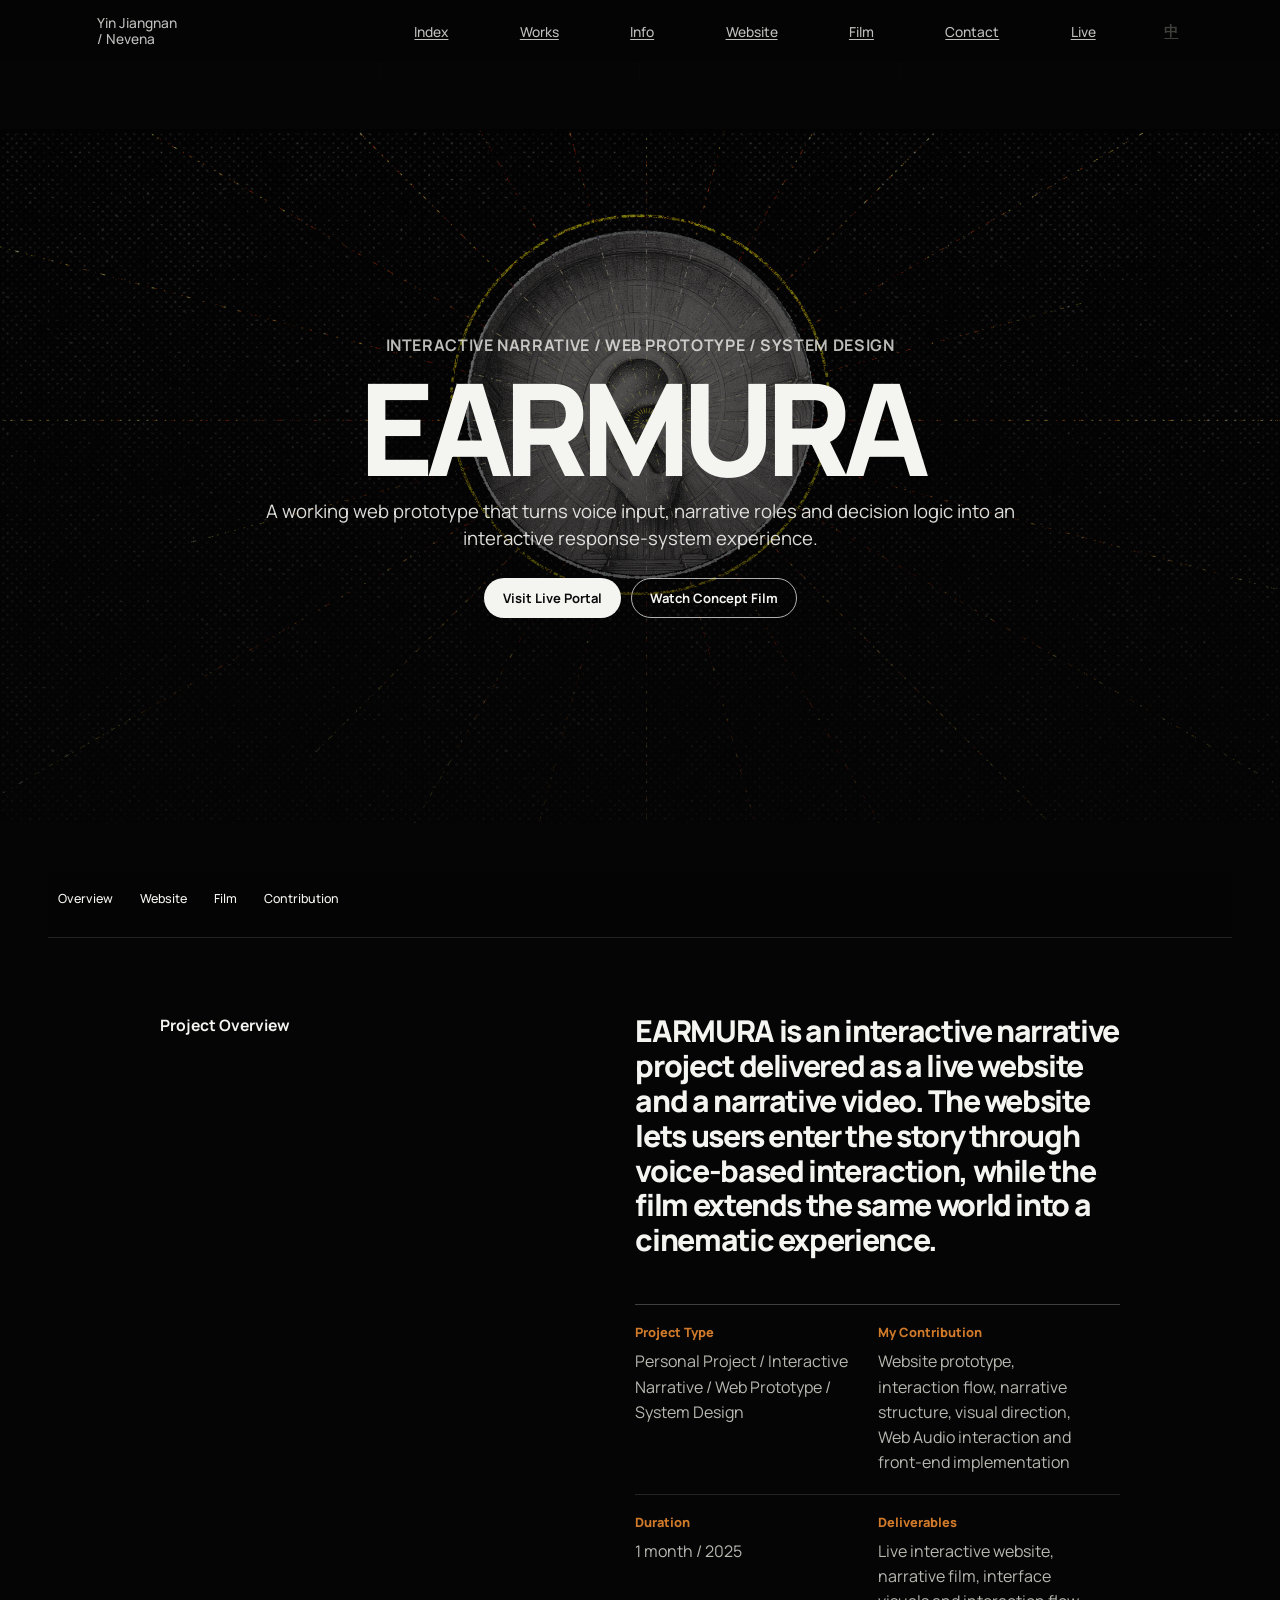
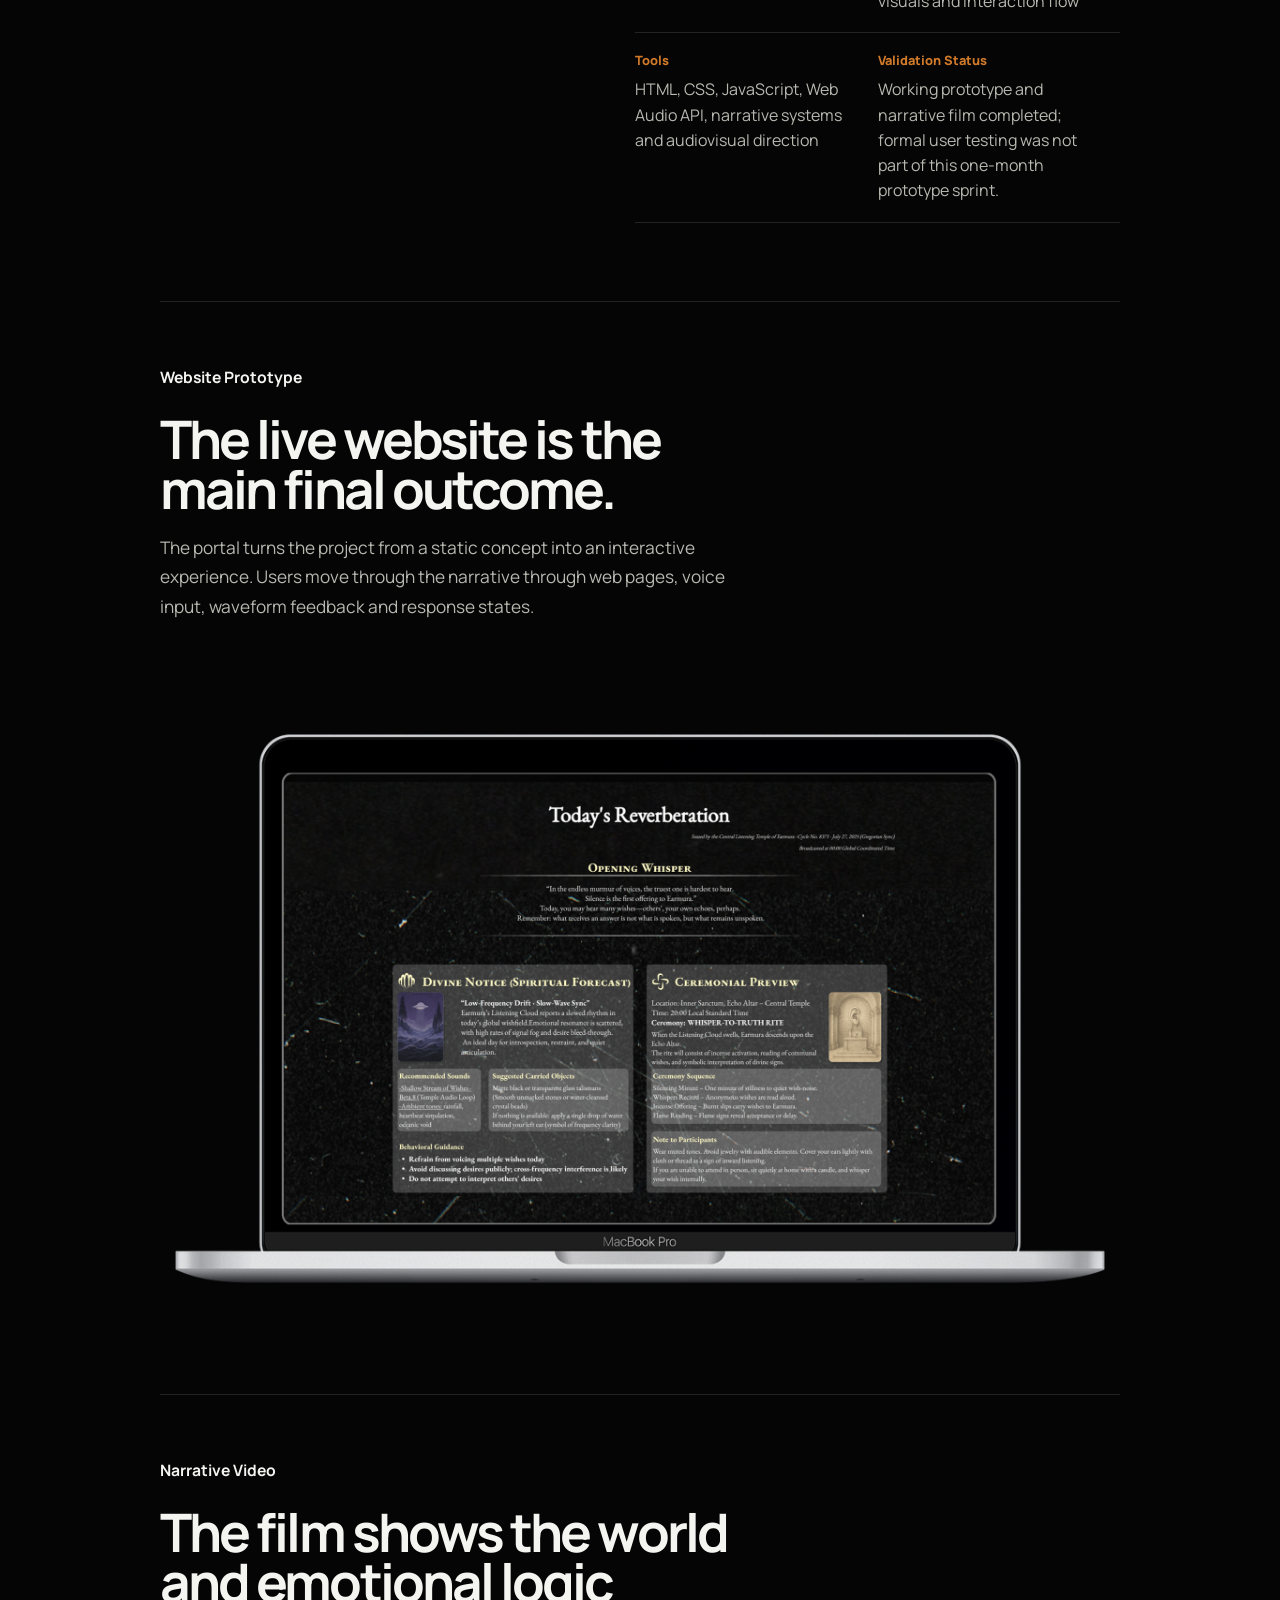
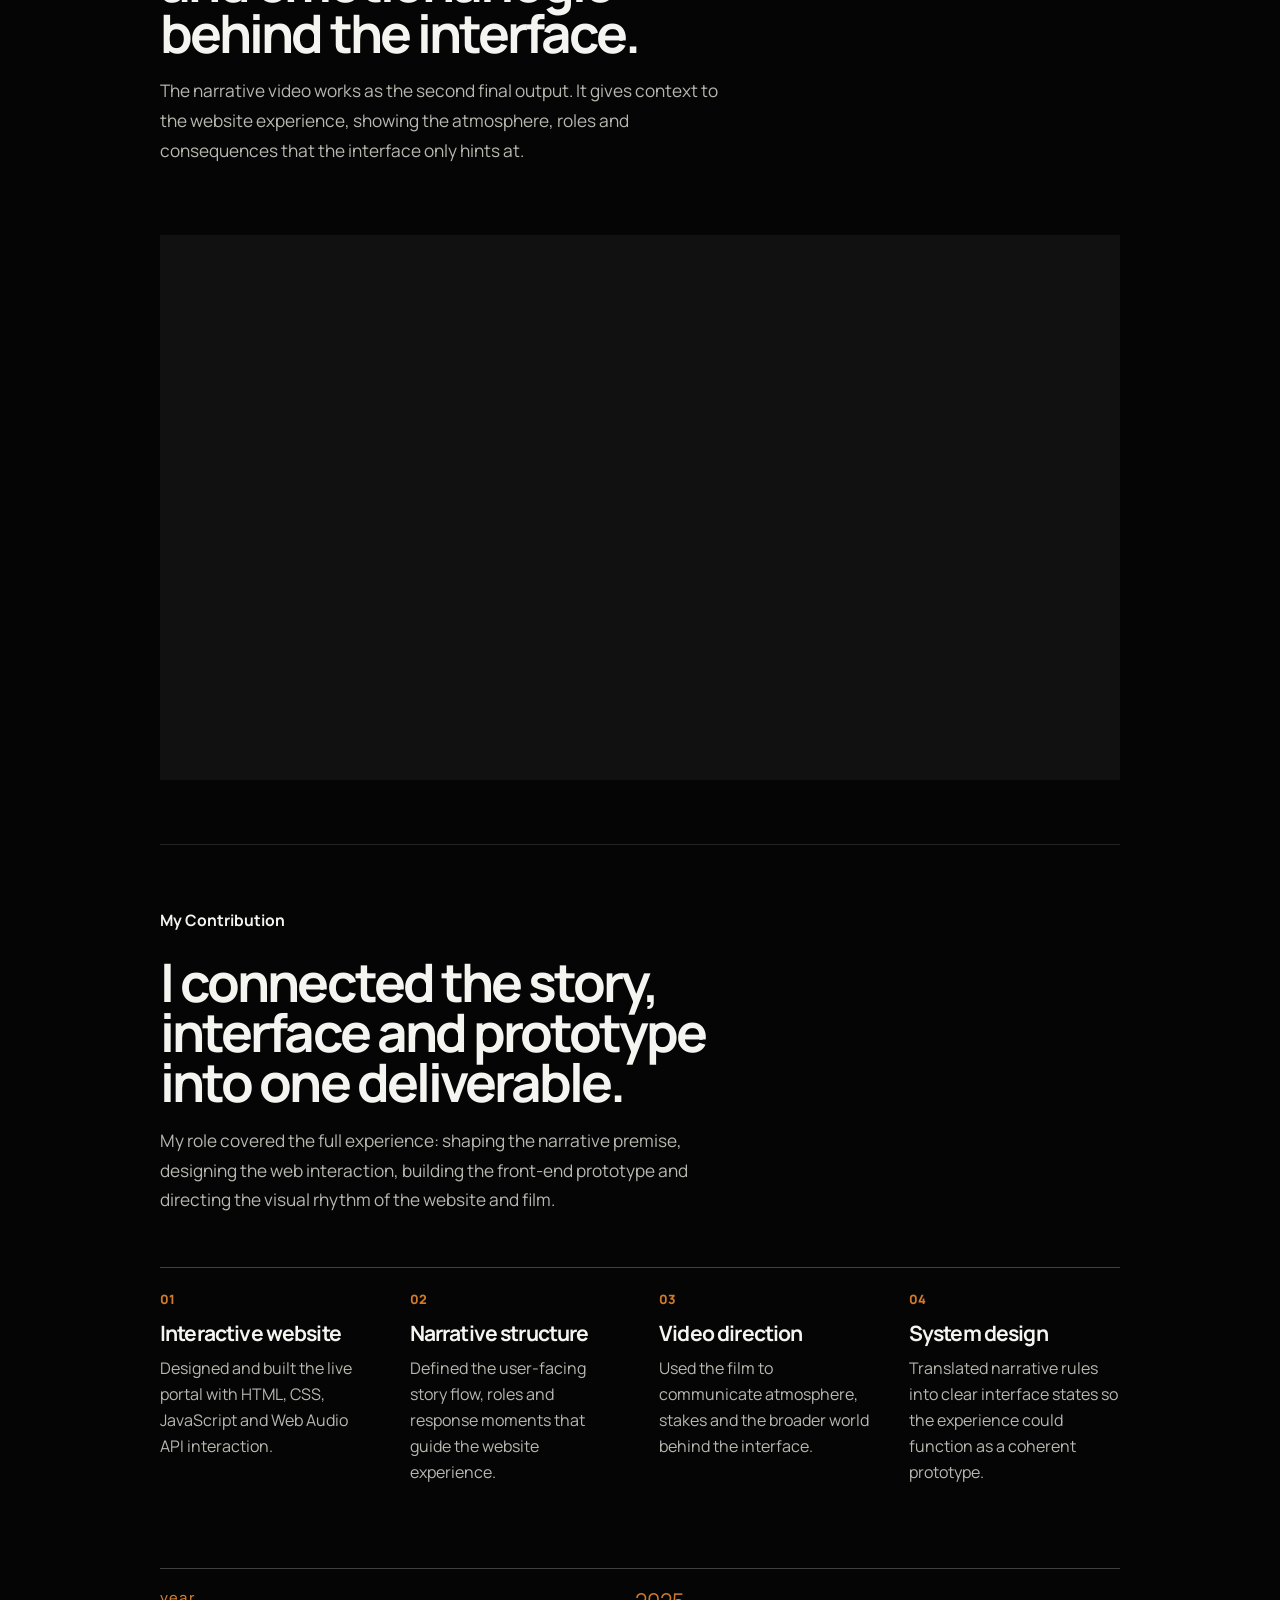
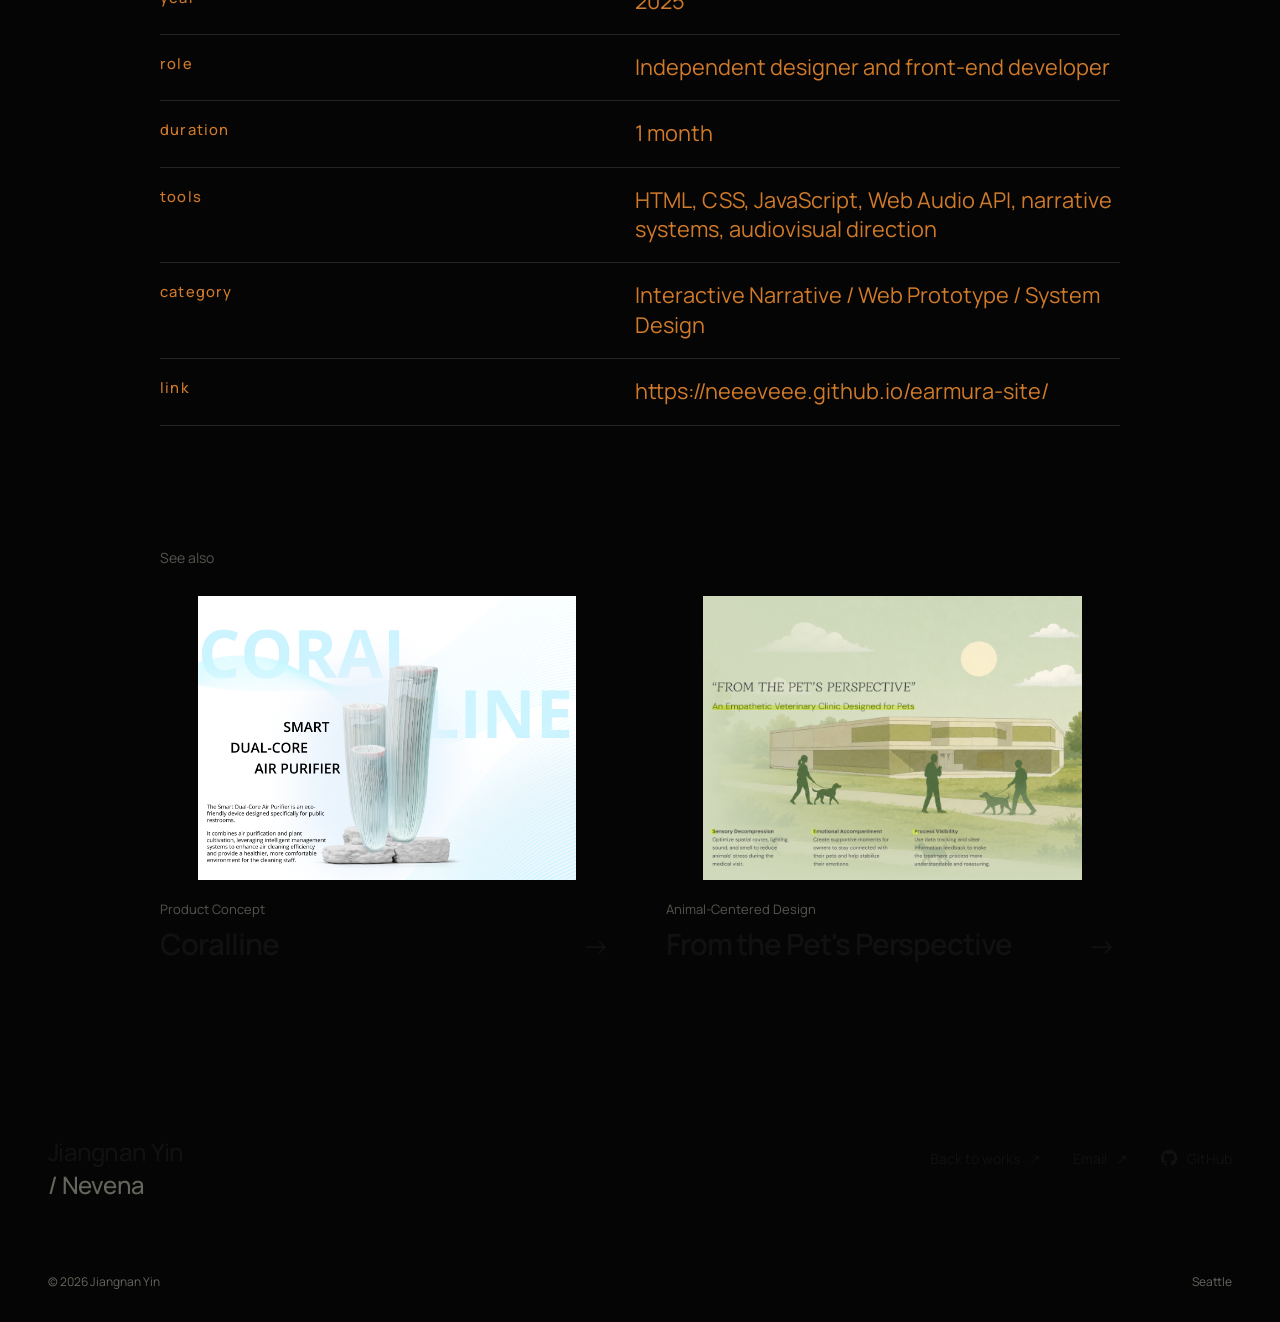
==== commit 3507c87d: "Unify portfolio footer and related-work spacing across all pages" ====
--- a/project-earmura.html
+++ b/project-earmura.html
@@ -8,7 +8,7 @@
   <link rel="preconnect" href="https://fonts.googleapis.com">
   <link rel="preconnect" href="https://fonts.gstatic.com" crossorigin>
   <link href="https://fonts.googleapis.com/css2?family=Manrope:wght@400;500;600;700;800&display=swap" rel="stylesheet">
-  <link rel="stylesheet" href="styles.css?v=20261105-related">
+  <link rel="stylesheet" href="styles.css?v=20261105-footer">
 </head>
 <body class="landing-dark detail-page-dark earmura-page">
   <div class="progress-bar" aria-hidden="true"></div>
@@ -210,7 +210,20 @@
     </section>
   </main>
 
-  <script src="translations.js"></script>
+
+  <footer class="project-footer" aria-label="Portfolio footer">
+    <div class="project-footer__main">
+      <a class="project-footer__name" href="index.html">Jiangnan Yin<span>/ Nevena</span></a>
+      <nav class="project-footer__links" aria-label="Explore and connect">
+        <a href="index.html#works"><span>Back to works</span><span aria-hidden="true">↗</span></a>
+        <a href="mailto:nevena9862@163.com"><span>Email</span><span aria-hidden="true">↗</span></a>
+        <a href="https://github.com/Neeeveee" target="_blank" rel="noopener noreferrer"><svg aria-hidden="true" viewBox="0 0 24 24" width="18" height="18" fill="currentColor"><path d="M12 .9a11.1 11.1 0 0 0-3.51 21.63c.55.1.76-.24.76-.53v-2.07c-3.09.67-3.74-1.31-3.74-1.31-.5-1.28-1.23-1.62-1.23-1.62-1.01-.69.08-.68.08-.68 1.12.08 1.7 1.14 1.7 1.14.99 1.7 2.6 1.21 3.23.92.1-.72.39-1.21.7-1.49-2.47-.28-5.06-1.23-5.06-5.49 0-1.21.43-2.2 1.14-2.98-.11-.28-.49-1.41.11-2.94 0 0 .93-.3 3.05 1.14a10.6 10.6 0 0 1 5.55 0c2.12-1.44 3.05-1.14 3.05-1.14.6 1.53.22 2.66.11 2.94.71.78 1.14 1.77 1.14 2.98 0 4.27-2.6 5.2-5.08 5.48.4.35.75 1.02.75 2.06V22c0 .3.2.64.77.53A11.1 11.1 0 0 0 12 .9Z"/></svg><span>GitHub</span></a>
+      </nav>
+    </div>
+    <div class="project-footer__meta"><span>© 2026 Jiangnan Yin</span><span>Seattle</span></div>
+  </footer>
+
+<script src="translations.js"></script>
   <script src="script.js?v=20260929-nav2"></script>
 </body>
 </html>
--- a/styles.css
+++ b/styles.css
@@ -7025,6 +7025,10 @@
 }
 
 /* Related work: open image-led links shared by every case study. */
+section.related-work {
+  margin-top: 0;
+  padding-top: 120px;
+}
 section.related-work::before { display: none; }
 section.related-work header,
 section.related-work .detail-see-also-header {
@@ -7114,6 +7118,7 @@
   section.related-work a:hover .detail-see-also-arrow { transform: translateX(6px); }
 }
 @media (max-width: 640px) {
+  section.related-work { padding-top: 72px; }
   section.related-work [class$="see-also-list"] { grid-template-columns: minmax(0, 1fr); gap: 40px; }
   section.related-work [class$="see-also-list"] > a { gap: 16px; }
   section.related-work [class$="see-also-list"] strong { font-size: 24px; }
@@ -7126,3 +7131,31 @@
   section.related-work [class$="see-also-list"] > a:hover b,
   section.related-work a:hover .detail-see-also-arrow { transform: none; }
 }
+
+/* A quiet, shared ending after the related projects. */
+.project-footer {
+  width: min(1200px, calc(100% - 96px));
+  margin: 0 auto;
+  padding: 64px 0 32px;
+  color: #111;
+}
+.project-footer__main {
+  display: flex;
+  justify-content: space-between;
+  align-items: flex-start;
+  gap: 40px;
+}
+.project-footer a { color: inherit; text-decoration: none; }
+.project-footer__name { font-size: 24px; font-weight: 500; line-height: 1.35; letter-spacing: -0.03em; }
+.project-footer__name > span { display: block; color: #66665f; }
+.project-footer__links { display: flex; flex-wrap: wrap; gap: 20px 32px; padding-top: 6px; }
+.project-footer__links a { display: inline-flex; align-items: center; gap: 9px; font-size: 14px; min-height: 32px; }
+.project-footer__links a:hover { text-decoration: underline; text-underline-offset: 5px; }
+.project-footer a:focus-visible { outline: 2px solid currentColor; outline-offset: 6px; }
+.project-footer__meta { display: flex; justify-content: space-between; gap: 24px; margin-top: 72px; color: #66665f; font-size: 12px; }
+@media (max-width: 640px) {
+  .project-footer { width: calc(100% - 40px); padding-top: 40px; padding-bottom: 24px; }
+  .project-footer__main { flex-direction: column; gap: 28px; }
+  .project-footer__links { gap: 16px 24px; padding-top: 0; }
+  .project-footer__meta { margin-top: 48px; }
+}
